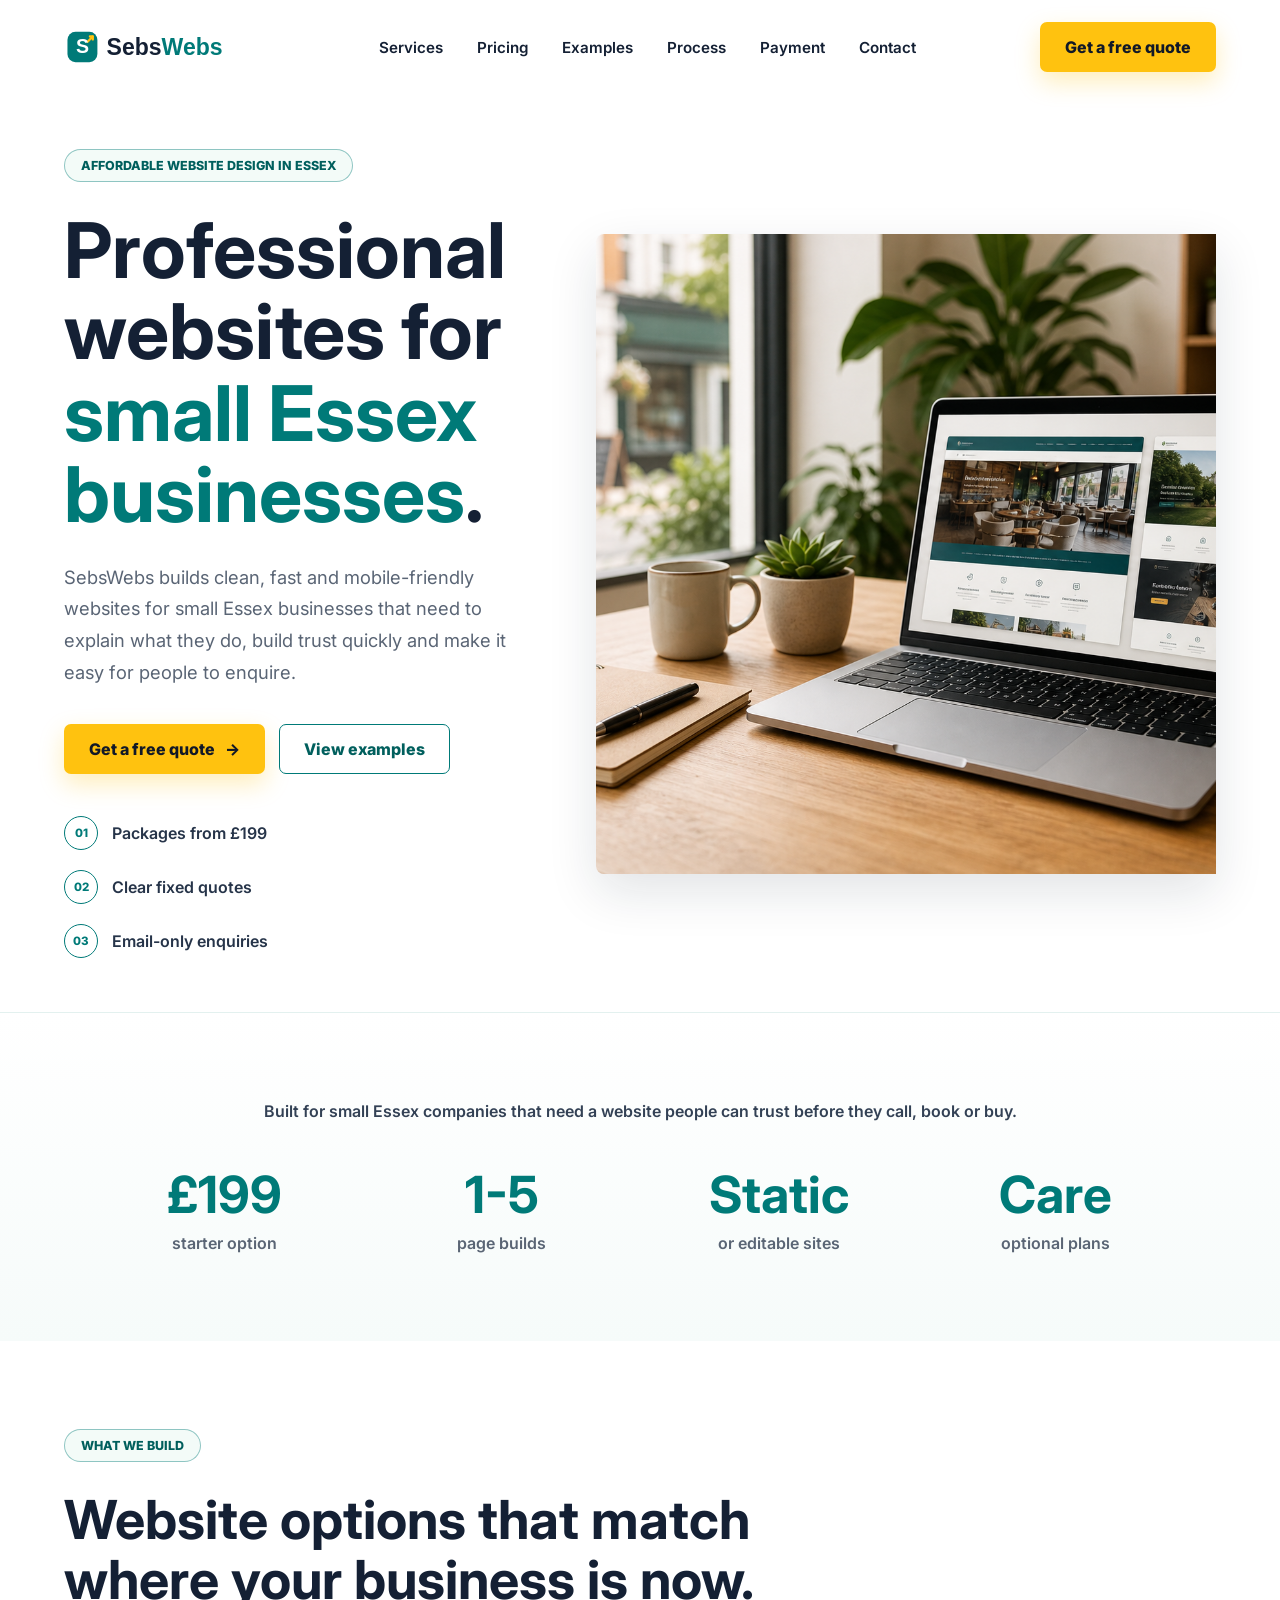
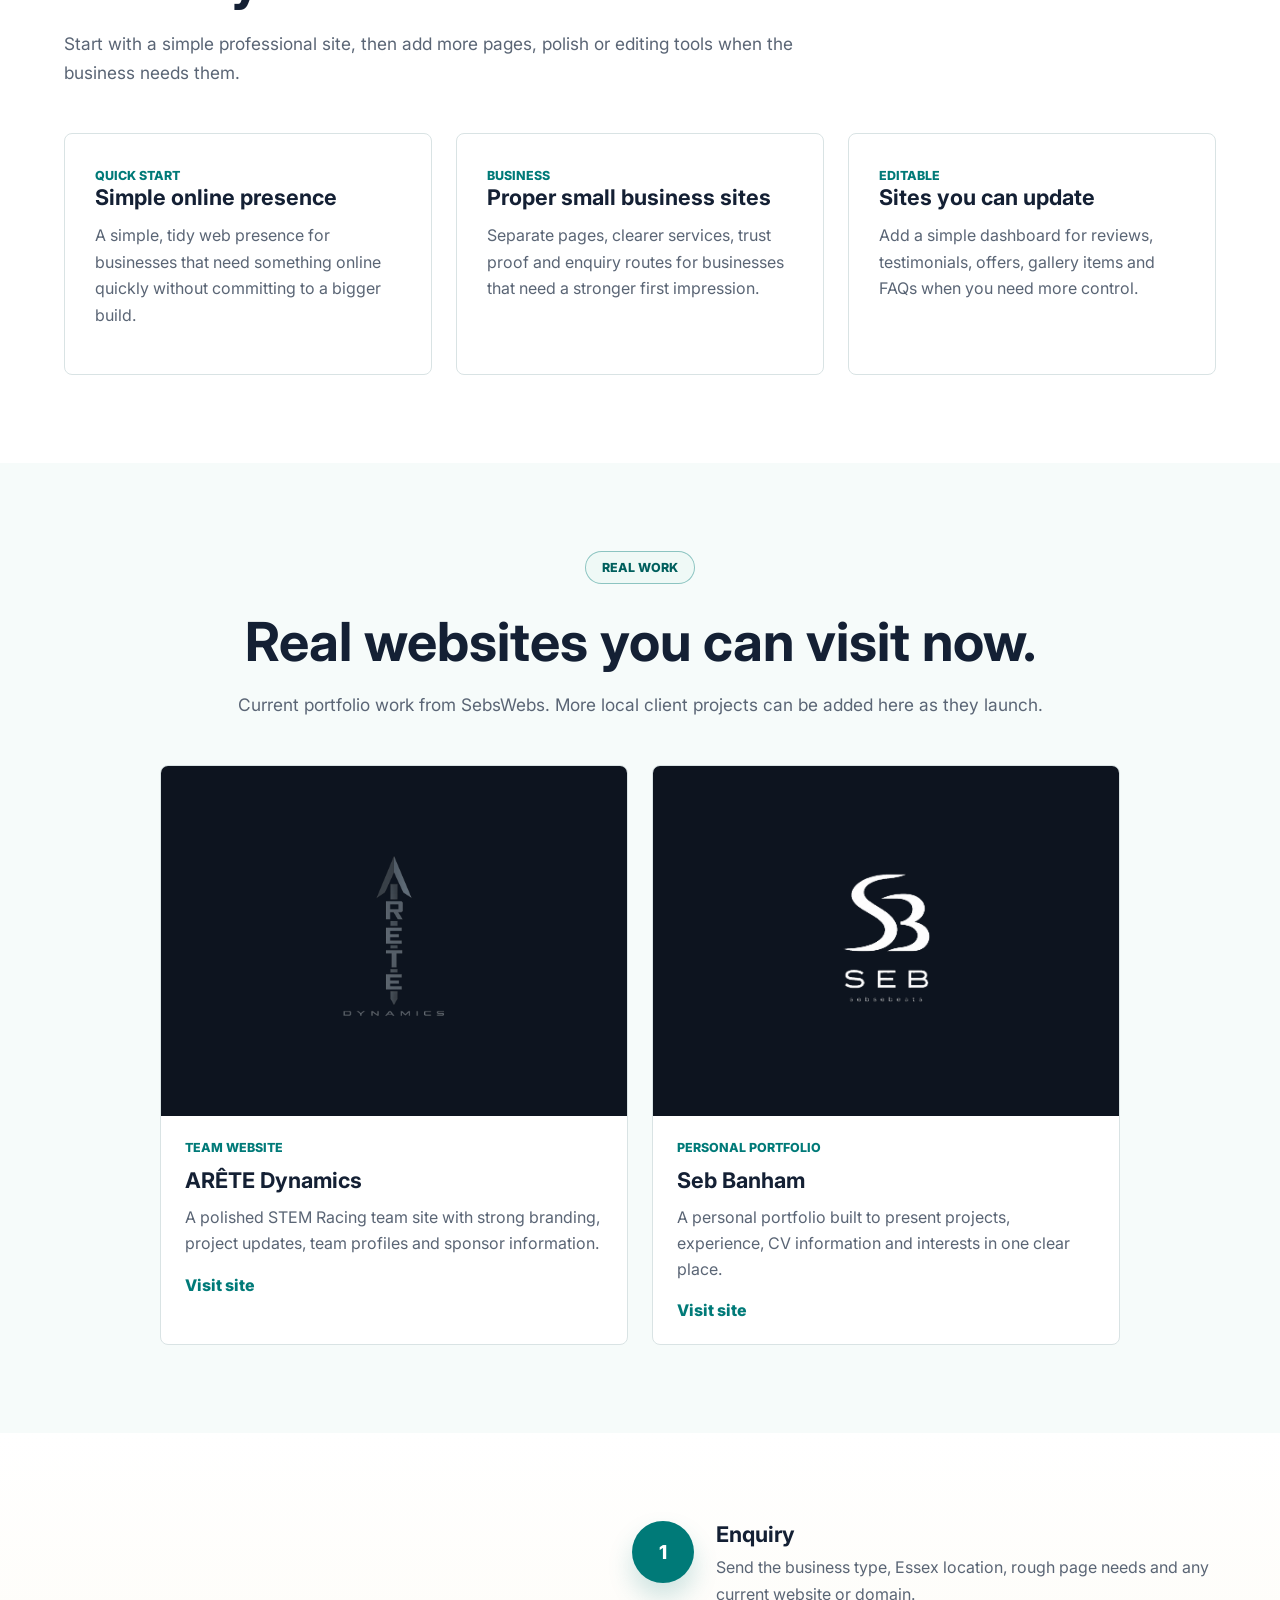
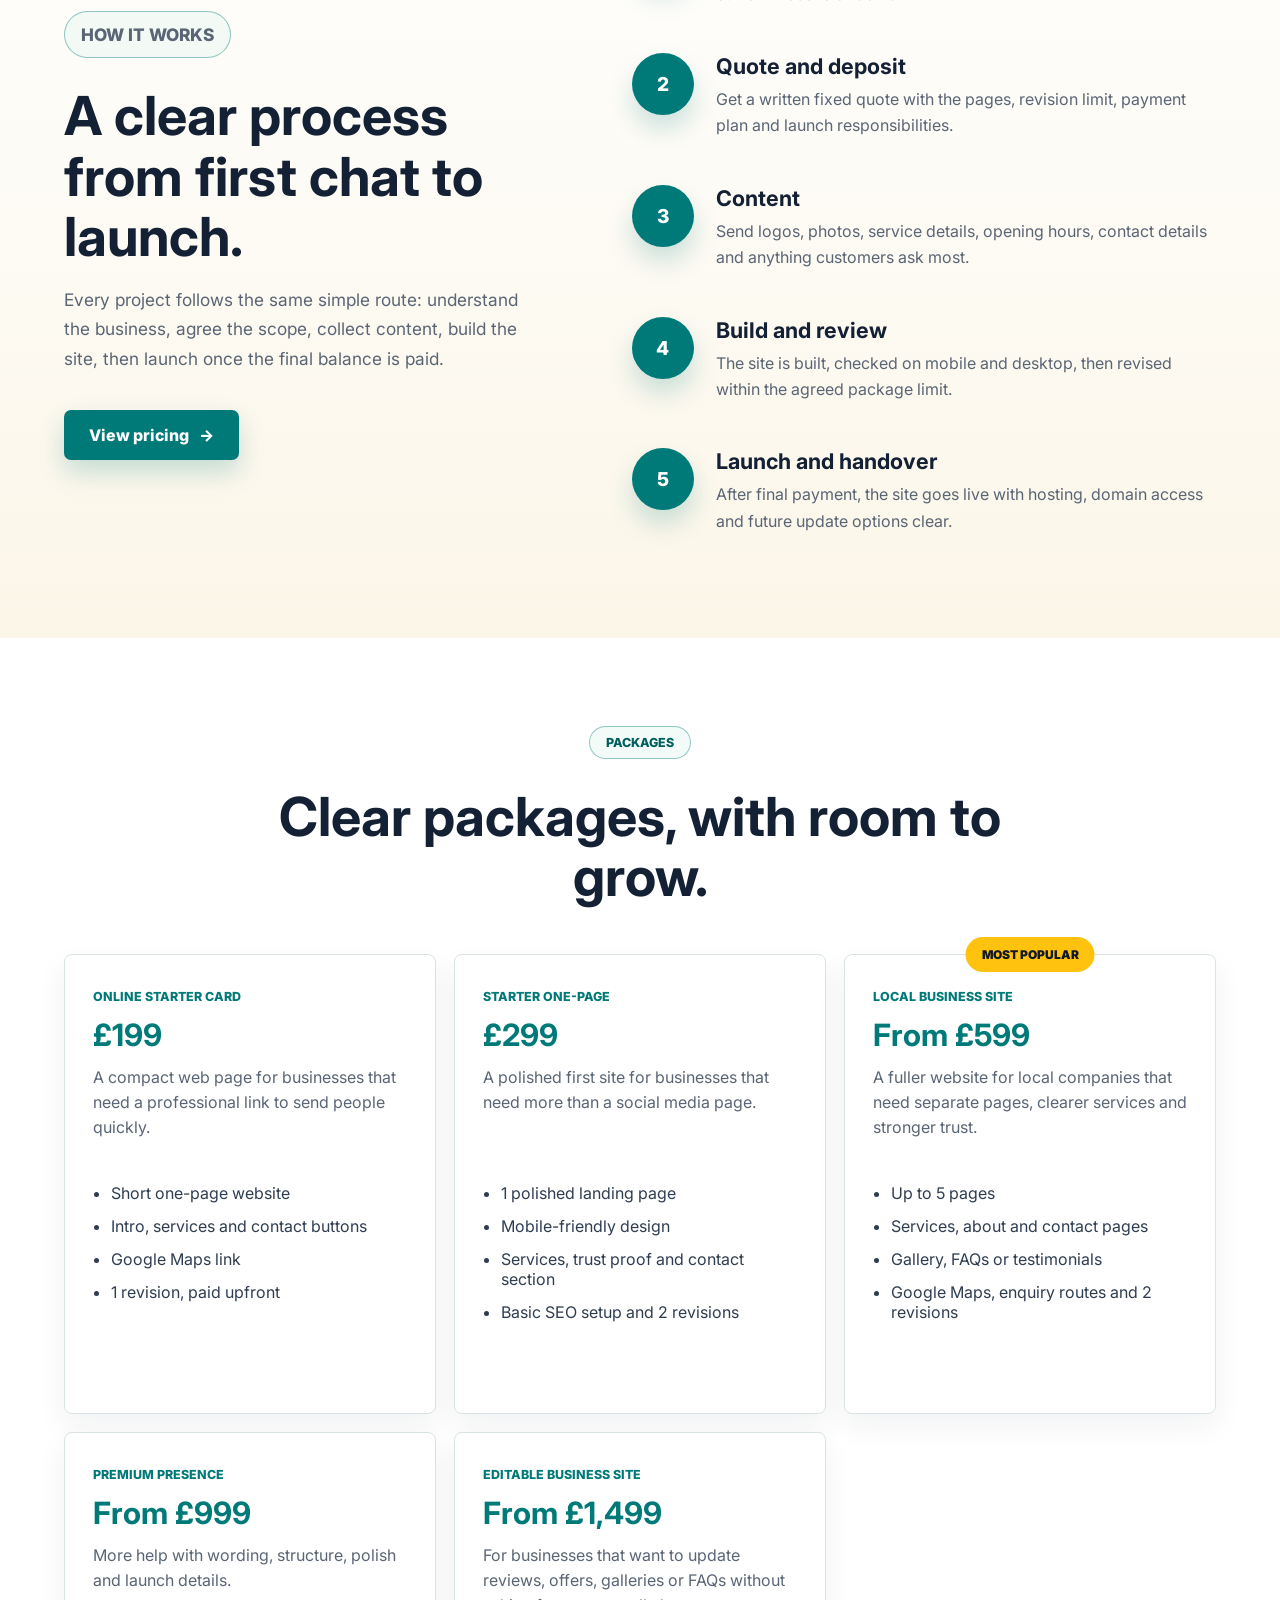
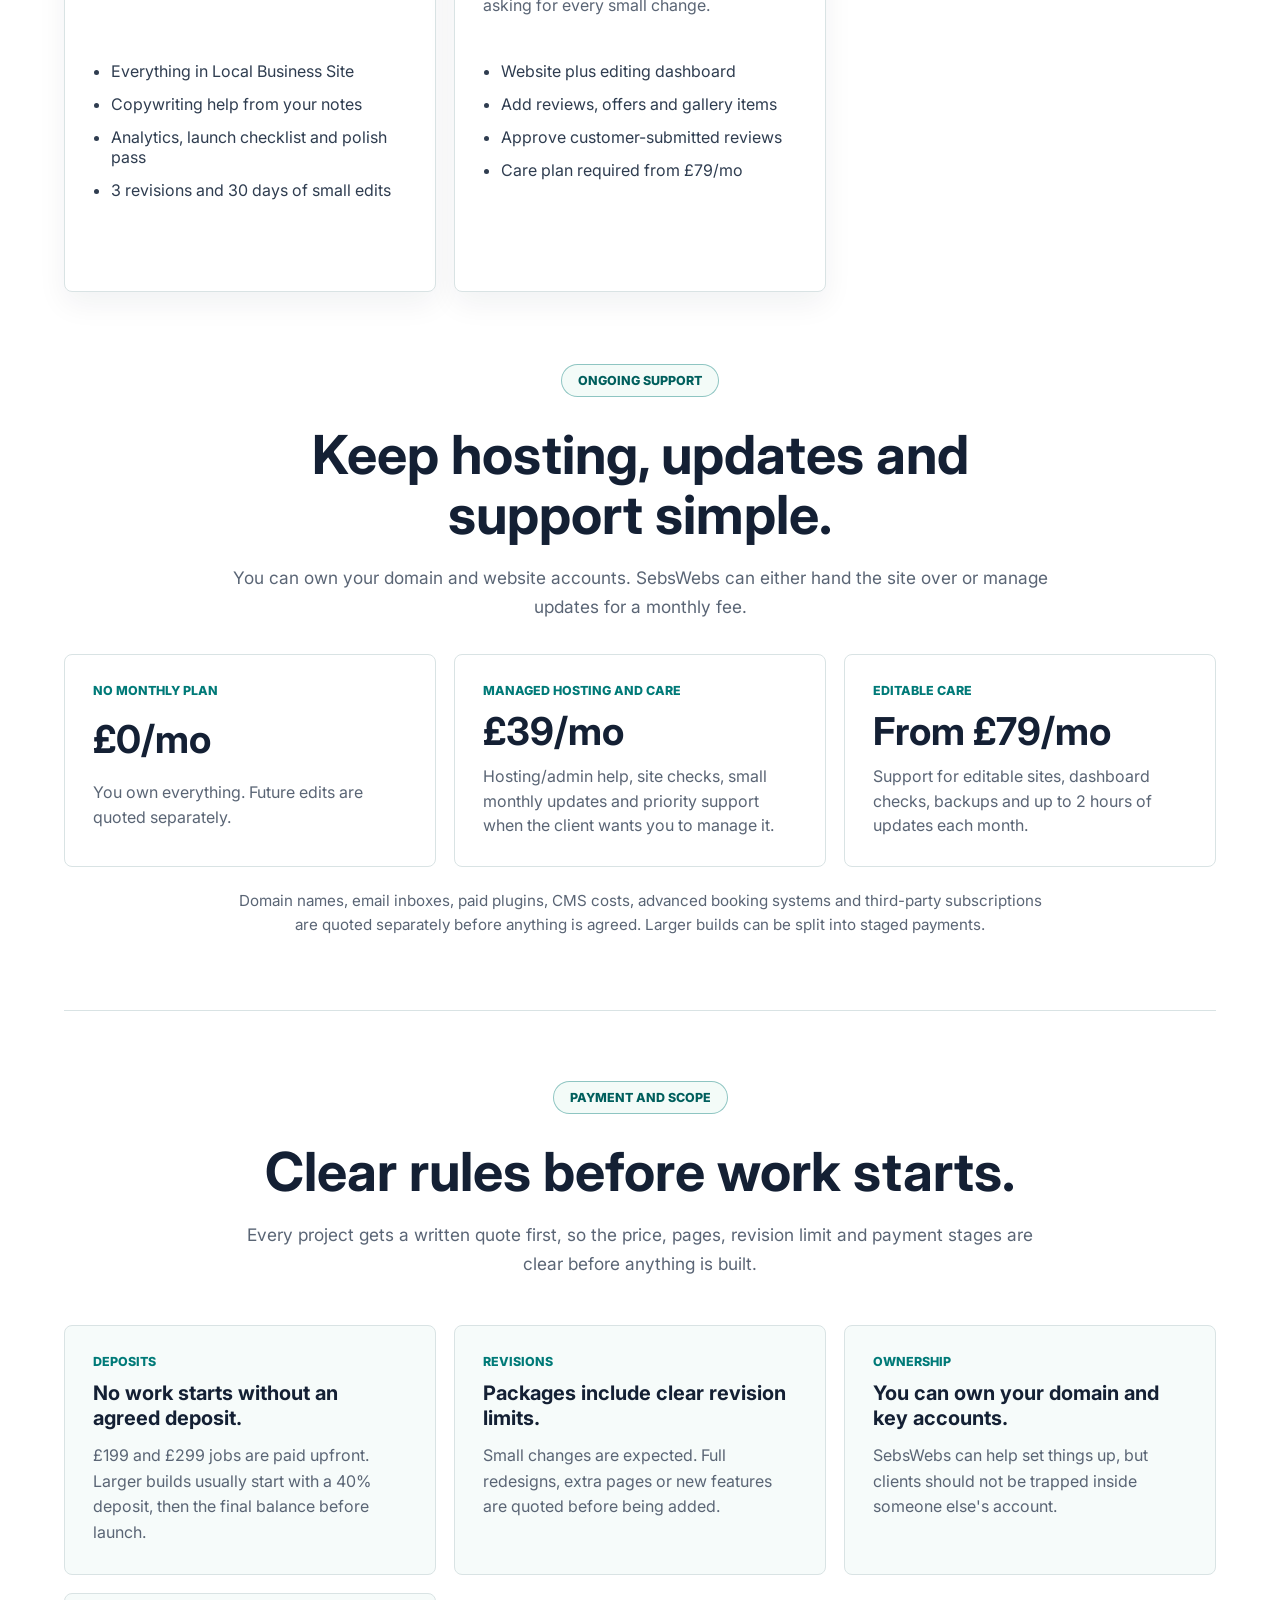
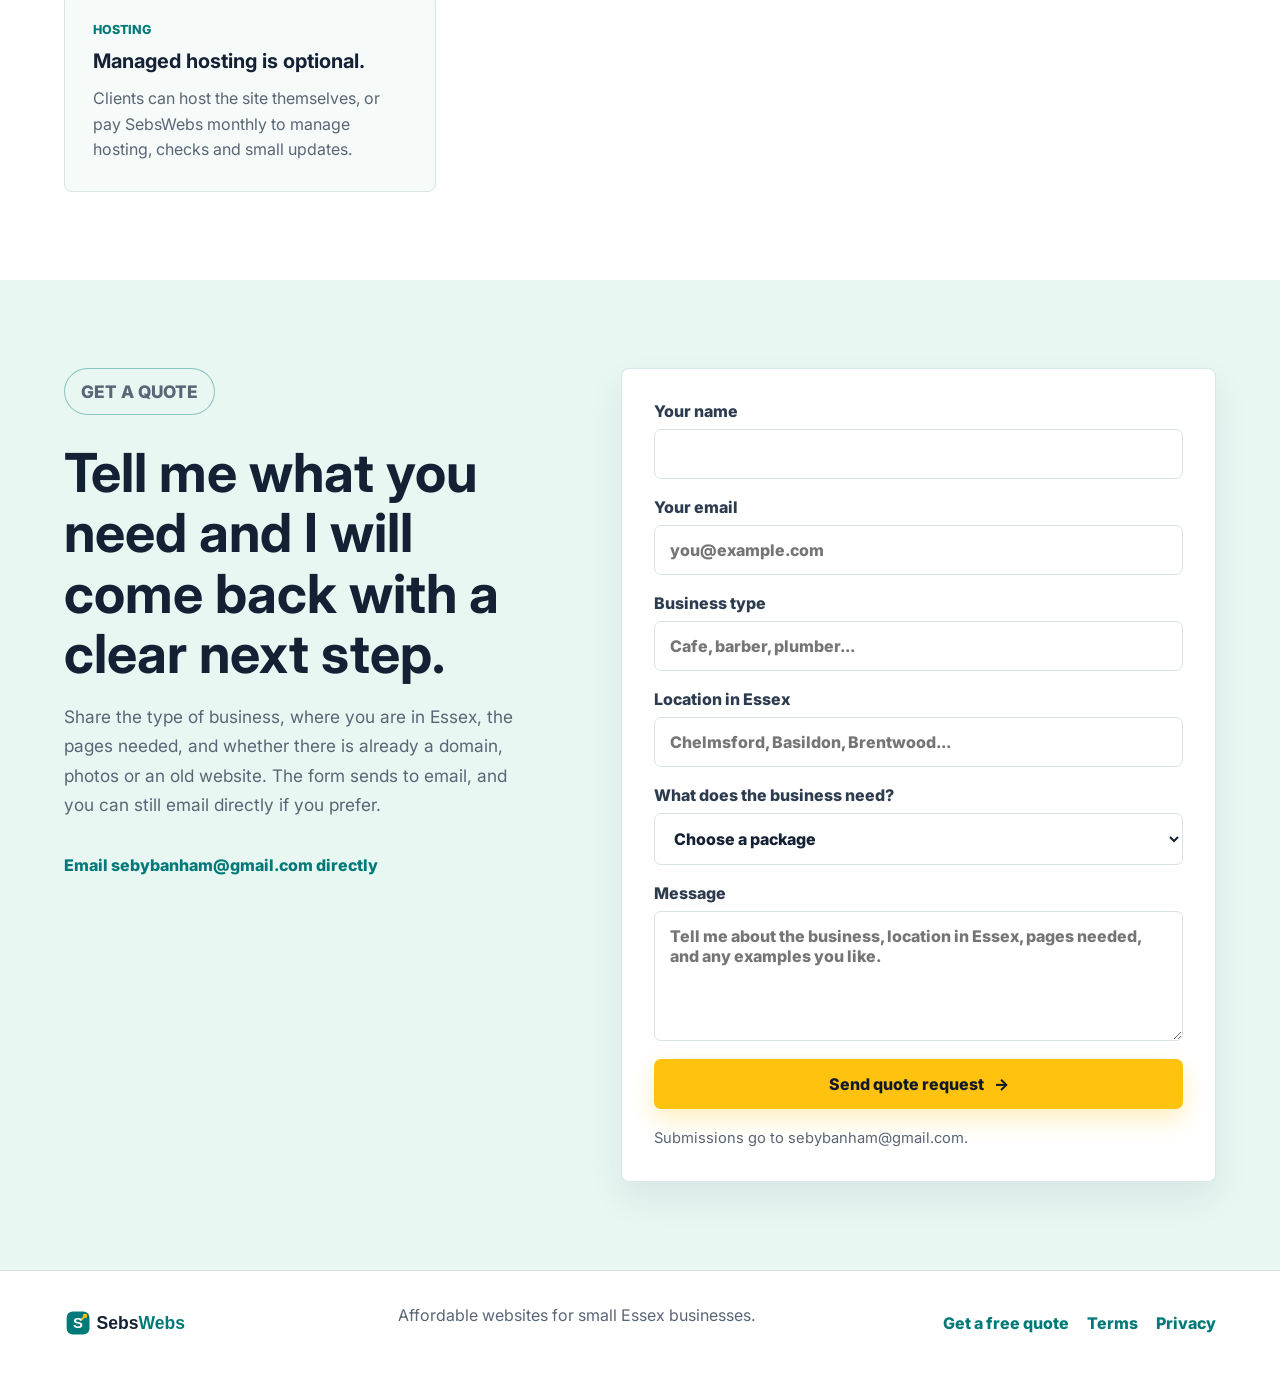
==== index.html @ 16cc8976 "Improve favicon, form confirmation and SEO" ====
<!DOCTYPE html>
<html lang="en">
<head>
  <meta charset="UTF-8">
  <meta name="viewport" content="width=device-width, initial-scale=1.0">
  <title>SebsWebs | Affordable Website Design in Essex</title>
  <meta name="description" content="SebsWebs builds affordable, professional website design for small businesses in Essex, from simple starter pages to editable business sites and ongoing care.">
  <link rel="canonical" href="https://sebswebs.co.uk/">
  <meta name="theme-color" content="#007a78">
  <meta property="og:type" content="website">
  <meta property="og:site_name" content="SebsWebs">
  <meta property="og:title" content="SebsWebs | Affordable Website Design in Essex">
  <meta property="og:description" content="Affordable, professional website design for small Essex businesses, from simple starter pages to editable business sites and ongoing care.">
  <meta property="og:url" content="https://sebswebs.co.uk/">
  <meta property="og:image" content="https://sebswebs.co.uk/assets/hero-workspace.png">
  <meta name="twitter:card" content="summary_large_image">
  <meta name="twitter:title" content="SebsWebs | Affordable Website Design in Essex">
  <meta name="twitter:description" content="Affordable websites for small Essex businesses that need trust, enquiries and a cleaner online presence.">
  <meta name="twitter:image" content="https://sebswebs.co.uk/assets/hero-workspace.png">
  <link rel="preconnect" href="https://fonts.googleapis.com">
  <link rel="preconnect" href="https://fonts.gstatic.com" crossorigin>
  <link href="https://fonts.googleapis.com/css2?family=Inter:wght@400;500;600;700;800&display=swap" rel="stylesheet">
  <link rel="icon" href="/favicon.ico" sizes="any">
  <link rel="icon" href="/assets/favicon.svg" type="image/svg+xml">
  <link rel="stylesheet" href="styles.css">
  <script type="application/ld+json">
    {
      "@context": "https://schema.org",
      "@graph": [
        {
          "@type": "ProfessionalService",
          "@id": "https://sebswebs.co.uk/#business",
          "name": "SebsWebs",
          "url": "https://sebswebs.co.uk/",
          "logo": "https://sebswebs.co.uk/assets/logo.svg",
          "image": "https://sebswebs.co.uk/assets/hero-workspace.png",
          "email": "sebybanham@gmail.com",
          "founder": {
            "@type": "Person",
            "name": "Seb Banham"
          },
          "areaServed": [
            {
              "@type": "AdministrativeArea",
              "name": "Essex"
            },
            {
              "@type": "City",
              "name": "Chelmsford"
            },
            {
              "@type": "City",
              "name": "Maldon"
            },
            {
              "@type": "City",
              "name": "Billericay"
            }
          ],
          "serviceType": [
            "Small business website design",
            "Affordable local business websites",
            "Website care and updates"
          ],
          "priceRange": "Starter websites from 149 GBP"
        },
        {
          "@type": "WebSite",
          "@id": "https://sebswebs.co.uk/#website",
          "name": "SebsWebs",
          "url": "https://sebswebs.co.uk/",
          "publisher": {
            "@id": "https://sebswebs.co.uk/#business"
          }
        }
      ]
    }
  </script>
</head>
<body>
  <header class="site-header" data-header>
    <a class="brand" href="#home" aria-label="SebsWebs home">
      <img src="assets/logo.svg" alt="SebsWebs">
    </a>

    <button class="menu-toggle" type="button" aria-label="Open menu" aria-expanded="false" aria-controls="site-nav">
      <span></span>
      <span></span>
      <span></span>
    </button>

    <nav class="site-nav" id="site-nav" aria-label="Main navigation">
      <a href="#services">Services</a>
      <a href="#pricing">Pricing</a>
      <a href="#examples">Examples</a>
      <a href="#process">Process</a>
      <a href="#payment">Payment</a>
      <a href="#contact">Contact</a>
    </nav>

    <a class="header-cta" href="#contact">Get a free quote</a>
  </header>

  <main id="home">
    <section class="hero section-pad">
      <div class="hero-copy">
        <p class="eyebrow">Affordable website design in Essex</p>
        <h1>Professional websites for <span>small Essex businesses</span>.</h1>
        <p class="hero-text">SebsWebs builds clean, fast and mobile-friendly websites for small Essex businesses that need to explain what they do, build trust quickly and make it easy for people to enquire.</p>
        <div class="hero-actions">
          <a class="button primary" href="#contact">Get a free quote <span aria-hidden="true">-></span></a>
          <a class="button secondary" href="#examples">View examples</a>
        </div>
        <ul class="trust-list" aria-label="SebsWebs benefits">
          <li><span aria-hidden="true">01</span>Packages from &pound;199</li>
          <li><span aria-hidden="true">02</span>Clear fixed quotes</li>
          <li><span aria-hidden="true">03</span>Email-only enquiries</li>
        </ul>
      </div>

      <div class="hero-media" aria-label="SebsWebs website examples">
        <img src="assets/hero-workspace.png" alt="Laptop on a desk showing local business website designs">
      </div>
    </section>

    <section class="proof section-pad" aria-label="Trust signals">
      <p>Built for small Essex companies that need a website people can trust before they call, book or buy.</p>
      <div class="proof-grid">
        <div>
          <strong>&pound;199</strong>
          <span>starter option</span>
        </div>
        <div>
          <strong>1-5</strong>
          <span>page builds</span>
        </div>
        <div>
          <strong>Static</strong>
          <span>or editable sites</span>
        </div>
        <div>
          <strong>Care</strong>
          <span>optional plans</span>
        </div>
      </div>
    </section>

    <section class="services section-pad" id="services">
      <div class="section-heading">
        <p class="eyebrow">What we build</p>
        <h2>Website options that match where your business is now.</h2>
        <p>Start with a simple professional site, then add more pages, polish or editing tools when the business needs them.</p>
      </div>

      <div class="service-grid">
        <article class="service-item">
          <span>Quick start</span>
          <h3>Simple online presence</h3>
          <p>A simple, tidy web presence for businesses that need something online quickly without committing to a bigger build.</p>
        </article>
        <article class="service-item">
          <span>Business</span>
          <h3>Proper small business sites</h3>
          <p>Separate pages, clearer services, trust proof and enquiry routes for businesses that need a stronger first impression.</p>
        </article>
        <article class="service-item">
          <span>Editable</span>
          <h3>Sites you can update</h3>
          <p>Add a simple dashboard for reviews, testimonials, offers, gallery items and FAQs when you need more control.</p>
        </article>
      </div>
    </section>

    <section class="examples section-pad" id="examples">
      <div class="section-heading compact">
          <p class="eyebrow">Real work</p>
          <h2>Real websites you can visit now.</h2>
          <p>Current portfolio work from SebsWebs. More local client projects can be added here as they launch.</p>
        </div>

      <div class="example-grid real-work-grid">
        <article class="example-item portfolio-item">
          <img src="assets/portfolio-arete.png" alt="ARÊTE Dynamics website branding preview">
          <div>
            <p>Team website</p>
            <h3>ARÊTE Dynamics</h3>
            <span>A polished STEM Racing team site with strong branding, project updates, team profiles and sponsor information.</span>
            <a class="text-link" href="https://aretedynamics.co.uk" target="_blank" rel="noopener">Visit site</a>
          </div>
        </article>
        <article class="example-item portfolio-item">
          <img src="assets/portfolio-sebbanham.png" alt="Seb Banham portfolio website branding preview">
          <div>
            <p>Personal portfolio</p>
            <h3>Seb Banham</h3>
            <span>A personal portfolio built to present projects, experience, CV information and interests in one clear place.</span>
            <a class="text-link" href="http://sebbanham.co.uk" target="_blank" rel="noopener">Visit site</a>
          </div>
        </article>
      </div>
    </section>

    <section class="process-pricing section-pad" id="process">
      <div class="process-copy">
        <p class="eyebrow">How it works</p>
        <h2>A clear process from first chat to launch.</h2>
        <p>Every project follows the same simple route: understand the business, agree the scope, collect content, build the site, then launch once the final balance is paid.</p>
        <a class="button primary dark" href="#pricing">View pricing <span aria-hidden="true">-></span></a>
      </div>

      <ol class="process-list">
        <li>
          <span>1</span>
          <div>
            <h3>Enquiry</h3>
            <p>Send the business type, Essex location, rough page needs and any current website or domain.</p>
          </div>
        </li>
        <li>
          <span>2</span>
          <div>
            <h3>Quote and deposit</h3>
            <p>Get a written fixed quote with the pages, revision limit, payment plan and launch responsibilities.</p>
          </div>
        </li>
        <li>
          <span>3</span>
          <div>
            <h3>Content</h3>
            <p>Send logos, photos, service details, opening hours, contact details and anything customers ask most.</p>
          </div>
        </li>
        <li>
          <span>4</span>
          <div>
            <h3>Build and review</h3>
            <p>The site is built, checked on mobile and desktop, then revised within the agreed package limit.</p>
          </div>
        </li>
        <li>
          <span>5</span>
          <div>
            <h3>Launch and handover</h3>
            <p>After final payment, the site goes live with hosting, domain access and future update options clear.</p>
          </div>
        </li>
      </ol>
    </section>

    <section class="pricing section-pad" id="pricing">
      <div class="section-heading compact">
        <p class="eyebrow">Packages</p>
        <h2>Clear packages, with room to grow.</h2>
      </div>

      <div class="pricing-panel package-grid">
        <article class="price-column">
          <p>Online Starter Card</p>
          <h3>&pound;199</h3>
          <span>A compact web page for businesses that need a professional link to send people quickly.</span>
          <ul>
            <li>Short one-page website</li>
            <li>Intro, services and contact buttons</li>
            <li>Google Maps link</li>
            <li>1 revision, paid upfront</li>
          </ul>
        </article>
        <article class="price-column">
          <p>Starter One-Page</p>
          <h3>&pound;299</h3>
          <span>A polished first site for businesses that need more than a social media page.</span>
          <ul>
            <li>1 polished landing page</li>
            <li>Mobile-friendly design</li>
            <li>Services, trust proof and contact section</li>
            <li>Basic SEO setup and 2 revisions</li>
          </ul>
        </article>
        <article class="price-column featured">
          <div class="badge">Most popular</div>
          <p>Local Business Site</p>
          <h3>From &pound;599</h3>
          <span>A fuller website for local companies that need separate pages, clearer services and stronger trust.</span>
          <ul>
            <li>Up to 5 pages</li>
            <li>Services, about and contact pages</li>
            <li>Gallery, FAQs or testimonials</li>
            <li>Google Maps, enquiry routes and 2 revisions</li>
          </ul>
        </article>
        <article class="price-column">
          <p>Premium Presence</p>
          <h3>From &pound;999</h3>
          <span>More help with wording, structure, polish and launch details.</span>
          <ul>
            <li>Everything in Local Business Site</li>
            <li>Copywriting help from your notes</li>
            <li>Analytics, launch checklist and polish pass</li>
            <li>3 revisions and 30 days of small edits</li>
          </ul>
        </article>
        <article class="price-column">
          <p>Editable Business Site</p>
          <h3>From &pound;1,499</h3>
          <span>For businesses that want to update reviews, offers, galleries or FAQs without asking for every small change.</span>
          <ul>
            <li>Website plus editing dashboard</li>
            <li>Add reviews, offers and gallery items</li>
            <li>Approve customer-submitted reviews</li>
            <li>Care plan required from &pound;79/mo</li>
          </ul>
        </article>
      </div>

      <div class="care-options" aria-label="Ongoing care options">
        <div class="section-heading compact">
          <p class="eyebrow">Ongoing support</p>
          <h2>Keep hosting, updates and support simple.</h2>
          <p>You can own your domain and website accounts. SebsWebs can either hand the site over or manage updates for a monthly fee.</p>
        </div>

        <div class="care-grid">
          <article class="care-item">
            <p>No monthly plan</p>
            <h3>&pound;0/mo</h3>
            <span>You own everything. Future edits are quoted separately.</span>
          </article>
          <article class="care-item">
            <p>Managed Hosting and Care</p>
            <h3>&pound;39/mo</h3>
            <span>Hosting/admin help, site checks, small monthly updates and priority support when the client wants you to manage it.</span>
          </article>
          <article class="care-item">
            <p>Editable Care</p>
            <h3>From &pound;79/mo</h3>
            <span>Support for editable sites, dashboard checks, backups and up to 2 hours of updates each month.</span>
          </article>
        </div>
      </div>

      <p class="pricing-note">Domain names, email inboxes, paid plugins, CMS costs, advanced booking systems and third-party subscriptions are quoted separately before anything is agreed. Larger builds can be split into staged payments.</p>

      <div class="payment-scope" id="payment" aria-label="Payment and project scope">
        <div class="section-heading compact">
          <p class="eyebrow">Payment and scope</p>
          <h2>Clear rules before work starts.</h2>
          <p>Every project gets a written quote first, so the price, pages, revision limit and payment stages are clear before anything is built.</p>
        </div>

        <div class="scope-grid">
          <article class="scope-item">
            <p>Deposits</p>
            <h3>No work starts without an agreed deposit.</h3>
            <span>&pound;199 and &pound;299 jobs are paid upfront. Larger builds usually start with a 40% deposit, then the final balance before launch.</span>
          </article>
          <article class="scope-item">
            <p>Revisions</p>
            <h3>Packages include clear revision limits.</h3>
            <span>Small changes are expected. Full redesigns, extra pages or new features are quoted before being added.</span>
          </article>
          <article class="scope-item">
            <p>Ownership</p>
            <h3>You can own your domain and key accounts.</h3>
            <span>SebsWebs can help set things up, but clients should not be trapped inside someone else's account.</span>
          </article>
          <article class="scope-item">
            <p>Hosting</p>
            <h3>Managed hosting is optional.</h3>
            <span>Clients can host the site themselves, or pay SebsWebs monthly to manage hosting, checks and small updates.</span>
          </article>
        </div>
      </div>
    </section>

    <section class="contact section-pad" id="contact">
      <div class="contact-copy">
        <p class="eyebrow">Get a quote</p>
        <h2>Tell me what you need and I will come back with a clear next step.</h2>
        <p>Share the type of business, where you are in Essex, the pages needed, and whether there is already a domain, photos or an old website. The form sends to email, and you can still email directly if you prefer.</p>
        <a class="text-link direct-email" href="mailto:sebybanham@gmail.com?subject=SebsWebs%20quote%20request">Email sebybanham@gmail.com directly</a>
      </div>

      <form class="quote-form" action="https://formsubmit.co/sebybanham@gmail.com" method="POST" data-quote-form data-form-endpoint="https://formsubmit.co/ajax/sebybanham@gmail.com">
        <input type="hidden" name="_subject" value="New SebsWebs quote request">
        <input type="hidden" name="_template" value="table">
        <input type="hidden" name="_captcha" value="false">
        <input type="hidden" name="_next" value="https://sebswebs.co.uk/thanks.html">
        <input type="text" name="_honey" class="hidden-field" tabindex="-1" autocomplete="off">
        <label>
          Your name
          <input name="name" type="text" autocomplete="name" required>
        </label>
        <label>
          Your email
          <input name="email" type="email" autocomplete="email" placeholder="you@example.com" required>
        </label>
        <label>
          Business type
          <input name="business" type="text" placeholder="Cafe, barber, plumber..." required>
        </label>
        <label>
          Location in Essex
          <input name="location" type="text" placeholder="Chelmsford, Basildon, Brentwood..." required>
        </label>
        <label>
          What does the business need?
          <select name="package" required>
            <option value="">Choose a package</option>
            <option>Online Starter Card</option>
            <option>Starter One-Page</option>
            <option>Local Business Site</option>
            <option>Premium Presence</option>
            <option>Editable Business Site</option>
            <option>Managed Care</option>
            <option>Not sure yet</option>
          </select>
        </label>
        <label>
          Message
          <textarea name="message" rows="5" placeholder="Tell me about the business, location in Essex, pages needed, and any examples you like."></textarea>
        </label>
        <button class="button primary" type="submit" data-submit-button>Send quote request <span aria-hidden="true">-></span></button>
        <p class="form-note" data-form-note>Submissions go to sebybanham@gmail.com.</p>
      </form>

      <div class="form-dialog" data-form-dialog hidden>
        <div class="form-dialog-backdrop" data-form-dialog-close></div>
        <div class="form-dialog-panel" role="alertdialog" aria-modal="true" aria-labelledby="form-dialog-title" aria-describedby="form-dialog-message">
          <span class="form-dialog-icon" data-form-dialog-icon aria-hidden="true">OK</span>
          <h3 id="form-dialog-title" data-form-dialog-title>Quote request sent</h3>
          <p id="form-dialog-message" data-form-dialog-message>Thanks - your request has been sent. I will reply by email as soon as possible.</p>
          <button class="button primary" type="button" data-form-dialog-close>Back to website</button>
        </div>
      </div>
    </section>
  </main>

  <footer class="site-footer">
    <a class="brand" href="#home">
      <img src="assets/logo.svg" alt="SebsWebs">
    </a>
    <p>Affordable websites for small Essex businesses.</p>
    <div class="footer-links">
      <a href="#contact">Get a free quote</a>
      <a href="terms.html">Terms</a>
      <a href="privacy.html">Privacy</a>
    </div>
  </footer>

  <script src="script.js"></script>
</body>
</html>
---- styles.css ----
:root {
  --ink: #142034;
  --muted: #5a6575;
  --teal: #007a78;
  --teal-dark: #005f5d;
  --mint: #e9f7f3;
  --yellow: #ffc20f;
  --yellow-dark: #e3a900;
  --coral: #f2765c;
  --line: #d9e3e4;
  --surface: #ffffff;
  --soft: #f6fbfa;
  --shadow: 0 18px 50px rgba(20, 32, 52, 0.12);
  --radius: 8px;
}

* {
  box-sizing: border-box;
}

html {
  scroll-behavior: smooth;
}

body {
  margin: 0;
  font-family: Inter, Arial, sans-serif;
  color: var(--ink);
  background: var(--surface);
  overflow-x: hidden;
}

body.dialog-open {
  overflow: hidden;
}

img {
  display: block;
  max-width: 100%;
}

a {
  color: inherit;
  text-decoration: none;
}

button,
input,
select,
textarea {
  font: inherit;
}

.section-pad {
  padding: 88px clamp(20px, 5vw, 72px);
}

.site-header {
  position: sticky;
  top: 0;
  z-index: 20;
  display: grid;
  grid-template-columns: auto 1fr auto;
  align-items: center;
  gap: 32px;
  padding: 22px clamp(20px, 5vw, 72px);
  background: rgba(255, 255, 255, 0.92);
  backdrop-filter: blur(16px);
  border-bottom: 1px solid transparent;
  transition: border-color 180ms ease, box-shadow 180ms ease;
}

.site-header.is-scrolled {
  border-bottom-color: rgba(0, 122, 120, 0.12);
  box-shadow: 0 8px 30px rgba(20, 32, 52, 0.06);
}

.brand {
  display: inline-flex;
  align-items: center;
  line-height: 0;
}

.brand img {
  width: clamp(150px, 16vw, 190px);
  height: auto;
}

.site-nav {
  justify-self: center;
  display: flex;
  align-items: center;
  gap: 34px;
  font-size: 0.95rem;
  font-weight: 600;
}

.site-nav a,
.site-footer a {
  transition: color 160ms ease;
}

.site-nav a:hover,
.site-footer a:hover {
  color: var(--teal);
}

.header-cta,
.button {
  display: inline-flex;
  align-items: center;
  justify-content: center;
  gap: 10px;
  min-height: 50px;
  padding: 0 24px;
  border-radius: 7px;
  font-weight: 800;
  border: 1px solid transparent;
  cursor: pointer;
  transition: transform 160ms ease, box-shadow 160ms ease, background 160ms ease;
}

.header-cta,
.button.primary {
  background: var(--yellow);
  color: #111827;
  box-shadow: 0 10px 24px rgba(255, 194, 15, 0.28);
}

.button.primary.dark {
  background: var(--teal);
  color: #fff;
  box-shadow: 0 12px 26px rgba(0, 122, 120, 0.22);
}

.button.secondary {
  color: var(--teal-dark);
  background: #fff;
  border-color: var(--teal);
}

.header-cta:hover,
.button:hover {
  transform: translateY(-2px);
}

.menu-toggle {
  display: none;
  width: 44px;
  height: 44px;
  padding: 0;
  border: 1px solid var(--line);
  border-radius: 7px;
  background: #fff;
}

.menu-toggle span {
  display: block;
  width: 20px;
  height: 2px;
  margin: 4px auto;
  background: var(--ink);
}

.hero {
  min-height: calc(100vh - 88px);
  display: grid;
  grid-template-columns: minmax(0, 0.86fr) minmax(420px, 1.14fr);
  gap: clamp(36px, 5vw, 78px);
  align-items: center;
  padding-top: 54px;
  padding-bottom: 54px;
  overflow: hidden;
}

.hero-copy {
  max-width: 590px;
}

.eyebrow {
  display: inline-flex;
  width: fit-content;
  margin: 0 0 28px;
  padding: 8px 16px;
  border: 1px solid rgba(0, 122, 120, 0.42);
  border-radius: 999px;
  color: var(--teal-dark);
  background: rgba(233, 247, 243, 0.55);
  font-size: 0.78rem;
  font-weight: 800;
  text-transform: uppercase;
}

h1,
h2,
h3,
p {
  margin-top: 0;
}

h1 {
  margin-bottom: 26px;
  font-size: clamp(3.1rem, 6vw, 5.7rem);
  line-height: 1.06;
  letter-spacing: 0;
}

h1::first-letter {
  letter-spacing: 0;
}

h1 span {
  color: var(--teal);
}

.hero h1 {
  max-width: 12ch;
}

.hero h1::selection,
.brand::selection {
  background: var(--yellow);
}

.hero-text {
  max-width: 540px;
  color: var(--muted);
  font-size: 1.15rem;
  line-height: 1.72;
}

.hero-actions {
  display: flex;
  flex-wrap: wrap;
  gap: 14px;
  margin: 36px 0 42px;
}

.trust-list {
  display: grid;
  gap: 20px;
  padding: 0;
  margin: 0;
  list-style: none;
  color: #263449;
}

.trust-list li {
  display: flex;
  align-items: center;
  gap: 14px;
  font-weight: 600;
}

.trust-list span {
  display: inline-grid;
  place-items: center;
  width: 34px;
  height: 34px;
  border-radius: 50%;
  border: 1px solid var(--teal);
  color: var(--teal);
  font-size: 0.72rem;
  font-weight: 800;
}

.hero-media {
  position: relative;
  min-height: 640px;
}

.hero-media img {
  width: min(820px, 58vw);
  min-height: 640px;
  object-fit: cover;
  border-radius: 8px 0 0 8px;
  box-shadow: var(--shadow);
}

.proof {
  background: linear-gradient(180deg, #ffffff 0%, var(--soft) 100%);
  text-align: center;
  border-top: 1px solid rgba(0, 122, 120, 0.08);
}

.proof > p {
  margin-bottom: 42px;
  color: #334155;
  font-weight: 600;
}

.proof-grid {
  display: grid;
  grid-template-columns: repeat(4, 1fr);
  gap: 28px;
  max-width: 1080px;
  margin: 0 auto;
}

.proof-grid div {
  display: grid;
  gap: 8px;
}

.proof-grid strong {
  color: var(--teal);
  font-size: clamp(2rem, 4vw, 3.2rem);
}

.proof-grid span {
  color: var(--muted);
  font-weight: 600;
}

.section-heading {
  max-width: 760px;
  margin-bottom: 46px;
}

.section-heading.compact {
  max-width: 830px;
  margin-left: auto;
  margin-right: auto;
  text-align: center;
}

h2 {
  margin-bottom: 18px;
  font-size: clamp(2.35rem, 4.2vw, 4.2rem);
  line-height: 1.12;
}

.section-heading p:not(.eyebrow),
.process-copy p,
.contact-copy p {
  color: var(--muted);
  font-size: 1.08rem;
  line-height: 1.7;
}

.service-grid,
.example-grid {
  display: grid;
  grid-template-columns: repeat(3, 1fr);
  gap: 24px;
}

.real-work-grid {
  grid-template-columns: repeat(2, minmax(0, 1fr));
  max-width: 960px;
  margin: 0 auto;
}

.service-item,
.example-item {
  border: 1px solid var(--line);
  border-radius: var(--radius);
  background: #fff;
}

.service-item {
  padding: 30px;
}

.service-item span,
.example-item p,
.price-column p {
  color: var(--teal);
  font-weight: 800;
  text-transform: uppercase;
  font-size: 0.78rem;
}

.service-item h3,
.example-item h3 {
  margin-bottom: 12px;
  font-size: 1.35rem;
}

.service-item p {
  color: var(--muted);
  line-height: 1.65;
}

.examples {
  background: var(--soft);
}

.example-item {
  overflow: hidden;
}

.example-item img {
  width: 100%;
  aspect-ratio: 4 / 3;
  object-fit: cover;
}

.example-item div {
  padding: 24px;
}

.portfolio-item img {
  padding: 34px;
  background: #0d141f;
  object-fit: contain;
}

.portfolio-item span {
  display: block;
  color: var(--muted);
  line-height: 1.6;
}

.text-link {
  display: inline-flex;
  width: fit-content;
  margin-top: 18px;
  color: var(--teal);
  font-weight: 800;
}

.text-link:hover {
  color: var(--teal-dark);
}

.process-pricing {
  display: grid;
  grid-template-columns: 0.9fr 1.1fr;
  gap: clamp(34px, 7vw, 96px);
  align-items: center;
  background: linear-gradient(180deg, #ffffff, #fbf6e8);
}

.process-copy {
  max-width: 560px;
}

.process-copy .button {
  margin-top: 20px;
}

.process-list {
  display: grid;
  gap: 30px;
  margin: 0;
  padding: 0;
  list-style: none;
}

.process-list li {
  display: grid;
  grid-template-columns: 62px 1fr;
  gap: 22px;
  align-items: start;
}

.process-list span {
  display: grid;
  place-items: center;
  width: 62px;
  height: 62px;
  border-radius: 50%;
  color: #fff;
  background: var(--teal);
  font-size: 1.2rem;
  font-weight: 800;
  box-shadow: 0 14px 26px rgba(0, 122, 120, 0.2);
}

.process-list h3 {
  margin-bottom: 7px;
  font-size: 1.35rem;
}

.process-list p {
  color: var(--muted);
  line-height: 1.65;
}

.pricing {
  background: #fff;
}

.pricing-panel {
  position: relative;
  display: grid;
  grid-template-columns: repeat(3, 1fr);
  max-width: 1180px;
  margin: 0 auto;
  border: 1px solid var(--line);
  border-radius: var(--radius);
  background: #fff;
  box-shadow: 0 16px 42px rgba(20, 32, 52, 0.08);
}

.package-grid {
  grid-template-columns: repeat(3, minmax(0, 1fr));
  max-width: 1180px;
  gap: 18px;
  border: 0;
  background: transparent;
  box-shadow: none;
}

.price-column {
  position: relative;
  padding: 34px 28px;
  min-height: 460px;
}

.price-column + .price-column {
  border-left: 1px solid var(--line);
}

.package-grid .price-column {
  border: 1px solid var(--line);
  border-radius: var(--radius);
  background: #fff;
  box-shadow: 0 12px 30px rgba(20, 32, 52, 0.06);
}

.package-grid .price-column + .price-column {
  border-left: 1px solid var(--line);
}

.price-column h3 {
  margin-bottom: 12px;
  color: var(--teal);
  font-size: clamp(1.8rem, 2.4vw, 2.65rem);
}

.price-column span {
  display: block;
  min-height: 92px;
  color: var(--muted);
  line-height: 1.55;
}

.price-column ul {
  display: grid;
  gap: 13px;
  margin: 26px 0 0;
  padding-left: 18px;
  color: #2f3d50;
}

.pricing-note {
  max-width: 820px;
  margin: 22px auto 0;
  color: var(--muted);
  font-size: 0.95rem;
  line-height: 1.6;
  text-align: center;
}

.care-options {
  max-width: 1180px;
  margin: 72px auto 0;
}

.care-options .section-heading {
  margin-bottom: 32px;
}

.care-grid {
  display: grid;
  grid-template-columns: repeat(3, minmax(0, 1fr));
  gap: 18px;
}

.care-item {
  display: grid;
  gap: 10px;
  padding: 28px;
  border: 1px solid var(--line);
  border-radius: var(--radius);
  background: #fff;
}

.care-item p {
  margin-bottom: 0;
  color: var(--teal);
  font-size: 0.78rem;
  font-weight: 800;
  text-transform: uppercase;
}

.care-item h3 {
  margin-bottom: 0;
  font-size: clamp(1.8rem, 3vw, 2.5rem);
}

.care-item span {
  color: var(--muted);
  line-height: 1.55;
}

.payment-scope {
  max-width: 1180px;
  margin: 72px auto 0;
  padding-top: 70px;
  border-top: 1px solid var(--line);
}

.scope-grid {
  display: grid;
  grid-template-columns: repeat(3, minmax(0, 1fr));
  gap: 18px;
}

.scope-item {
  padding: 28px;
  border: 1px solid var(--line);
  border-radius: var(--radius);
  background: var(--soft);
}

.scope-item p {
  color: var(--teal);
  font-size: 0.78rem;
  font-weight: 800;
  text-transform: uppercase;
}

.scope-item h3 {
  margin-bottom: 12px;
  font-size: 1.25rem;
  line-height: 1.25;
}

.scope-item span {
  color: var(--muted);
  line-height: 1.6;
}

.featured {
  background: linear-gradient(180deg, #fffdf3, #ffffff);
}

.badge {
  position: absolute;
  top: -18px;
  left: 50%;
  transform: translateX(-50%);
  padding: 10px 16px;
  border-radius: 999px;
  background: var(--yellow);
  color: #111827;
  font-size: 0.75rem;
  font-weight: 900;
  text-transform: uppercase;
}

.contact {
  display: grid;
  grid-template-columns: 0.88fr 1.12fr;
  gap: clamp(34px, 7vw, 92px);
  align-items: start;
  background: var(--mint);
}

.contact-copy {
  max-width: 560px;
}

.quote-form {
  display: grid;
  gap: 18px;
  padding: 32px;
  border-radius: var(--radius);
  background: #fff;
  border: 1px solid rgba(0, 122, 120, 0.16);
  box-shadow: 0 16px 34px rgba(20, 32, 52, 0.08);
}

.quote-form label {
  display: grid;
  gap: 8px;
  color: #2d3b4f;
  font-weight: 800;
}

.quote-form input,
.quote-form select,
.quote-form textarea {
  width: 100%;
  border: 1px solid var(--line);
  border-radius: 7px;
  padding: 14px 15px;
  color: var(--ink);
  background: #fff;
  outline: none;
  resize: vertical;
}

.quote-form input:focus,
.quote-form select:focus,
.quote-form textarea:focus {
  border-color: var(--teal);
  box-shadow: 0 0 0 4px rgba(0, 122, 120, 0.12);
}

.quote-form button:disabled {
  cursor: wait;
  opacity: 0.72;
}

.hidden-field {
  display: none;
}

.form-note {
  margin: 0;
  color: var(--muted);
  font-size: 0.92rem;
  line-height: 1.5;
}

.form-note[data-state="success"] {
  color: #146c43;
  font-weight: 700;
}

.form-note[data-state="error"] {
  color: #9b1c1c;
  font-weight: 700;
}

.form-note[data-state="pending"] {
  color: var(--teal);
  font-weight: 700;
}

.form-dialog {
  position: fixed;
  inset: 0;
  z-index: 80;
  display: grid;
  place-items: center;
  padding: 22px;
}

.form-dialog[hidden] {
  display: none;
}

.form-dialog-backdrop {
  position: absolute;
  inset: 0;
  background: rgba(20, 32, 52, 0.56);
}

.form-dialog-panel {
  position: relative;
  z-index: 1;
  width: min(100%, 440px);
  padding: 30px;
  border-radius: var(--radius);
  background: #fff;
  border: 1px solid rgba(0, 122, 120, 0.16);
  box-shadow: 0 24px 70px rgba(20, 32, 52, 0.24);
  text-align: center;
}

.form-dialog-icon {
  display: inline-grid;
  place-items: center;
  width: 52px;
  height: 52px;
  margin-bottom: 18px;
  border-radius: 50%;
  background: var(--teal);
  color: #fff;
  font-size: 0.92rem;
  font-weight: 900;
  letter-spacing: 0.04em;
}

.form-dialog[data-state="error"] .form-dialog-icon {
  background: #9b1c1c;
}

.form-dialog-panel h3 {
  margin: 0 0 10px;
  font-size: 1.35rem;
}

.form-dialog-panel p {
  margin: 0 0 22px;
  color: var(--muted);
  line-height: 1.6;
}

.site-footer {
  display: flex;
  align-items: center;
  justify-content: space-between;
  gap: 24px;
  padding: 34px clamp(20px, 5vw, 72px);
  border-top: 1px solid var(--line);
  color: var(--muted);
}

.site-footer .brand {
  flex: 0 0 auto;
}

.site-footer .brand img {
  width: 145px;
}

.site-footer a:last-child {
  color: var(--teal);
  font-weight: 800;
}

.footer-links {
  display: flex;
  align-items: center;
  gap: 18px;
  flex-wrap: wrap;
}

.footer-links a {
  color: var(--teal);
  font-weight: 800;
}

.legal-main {
  max-width: 980px;
  margin: 0 auto;
}

.legal-hero {
  padding-bottom: 36px;
}

.legal-hero h1 {
  max-width: 850px;
  font-size: clamp(2.8rem, 5vw, 4.8rem);
}

.legal-content {
  padding-top: 36px;
}

.legal-block {
  padding: 28px 0;
  border-top: 1px solid var(--line);
}

.legal-block h2 {
  font-size: clamp(1.65rem, 3vw, 2.35rem);
}

.legal-block p,
.legal-block li {
  color: var(--muted);
  line-height: 1.7;
}

.legal-block ul {
  display: grid;
  gap: 10px;
  padding-left: 22px;
}

@media (max-width: 1020px) {
  .site-header {
    grid-template-columns: auto auto;
    justify-content: space-between;
  }

  .menu-toggle {
    display: block;
    justify-self: end;
    margin-left: auto;
  }

  .site-nav,
  .header-cta {
    display: none;
  }

  .site-header.is-open {
    grid-template-columns: auto auto;
  }

  .site-header.is-open .site-nav {
    grid-column: 1 / -1;
    display: grid;
    justify-self: stretch;
    gap: 0;
    padding: 10px 0;
    border-top: 1px solid var(--line);
  }

  .site-header.is-open .site-nav a {
    padding: 16px 0;
  }

  .hero,
  .process-pricing,
  .contact {
    grid-template-columns: 1fr;
  }

  .hero {
    min-height: auto;
    padding-top: 48px;
    width: 100%;
    max-width: 100vw;
  }

  .hero h1 {
    max-width: 11ch;
  }

  .hero-copy,
  .hero-text,
  .hero-actions {
    width: 100%;
    min-width: 0;
  }

  .hero-media {
    min-height: 420px;
  }

  .hero-media img {
    width: 100%;
    min-height: 420px;
    border-radius: var(--radius);
  }

  .service-grid,
  .example-grid,
  .pricing-panel,
  .proof-grid,
  .care-grid,
  .scope-grid {
    grid-template-columns: repeat(2, 1fr);
  }

  .price-column + .price-column {
    border-left: 0;
    border-top: 1px solid var(--line);
  }

  .package-grid .price-column,
  .package-grid .price-column + .price-column {
    border: 1px solid var(--line);
  }
}

@media (max-width: 700px) {
  .section-pad {
    padding: 64px 20px;
  }

  .site-header {
    padding: 18px 20px;
  }

  .brand {
    max-width: 170px;
  }

  .brand img {
    width: 150px;
  }

  .eyebrow {
    max-width: 100%;
    white-space: normal;
  }

  h1 {
    font-size: clamp(2.65rem, 11.8vw, 3.35rem);
    line-height: 1.08;
  }

  .hero h1 {
    max-width: 100%;
  }

  .hero-copy,
  .hero-text,
  .hero-actions,
  .trust-list {
    max-width: calc(100vw - 40px);
  }

  .hero-text {
    overflow-wrap: break-word;
  }

  .hero-actions,
  .button,
  .header-cta {
    width: 100%;
    max-width: 100%;
  }

  .proof-grid,
  .service-grid,
  .example-grid,
  .pricing-panel,
  .care-grid,
  .scope-grid {
    grid-template-columns: 1fr;
  }

  .price-column {
    padding: 34px 26px;
    min-height: auto;
  }

  .process-list li {
    grid-template-columns: 48px 1fr;
  }

  .process-list span {
    width: 48px;
    height: 48px;
  }

  .quote-form {
    padding: 24px;
  }

  .site-footer {
    align-items: flex-start;
    flex-direction: column;
  }

  .footer-links {
    align-items: flex-start;
    flex-direction: column;
    gap: 10px;
  }
}
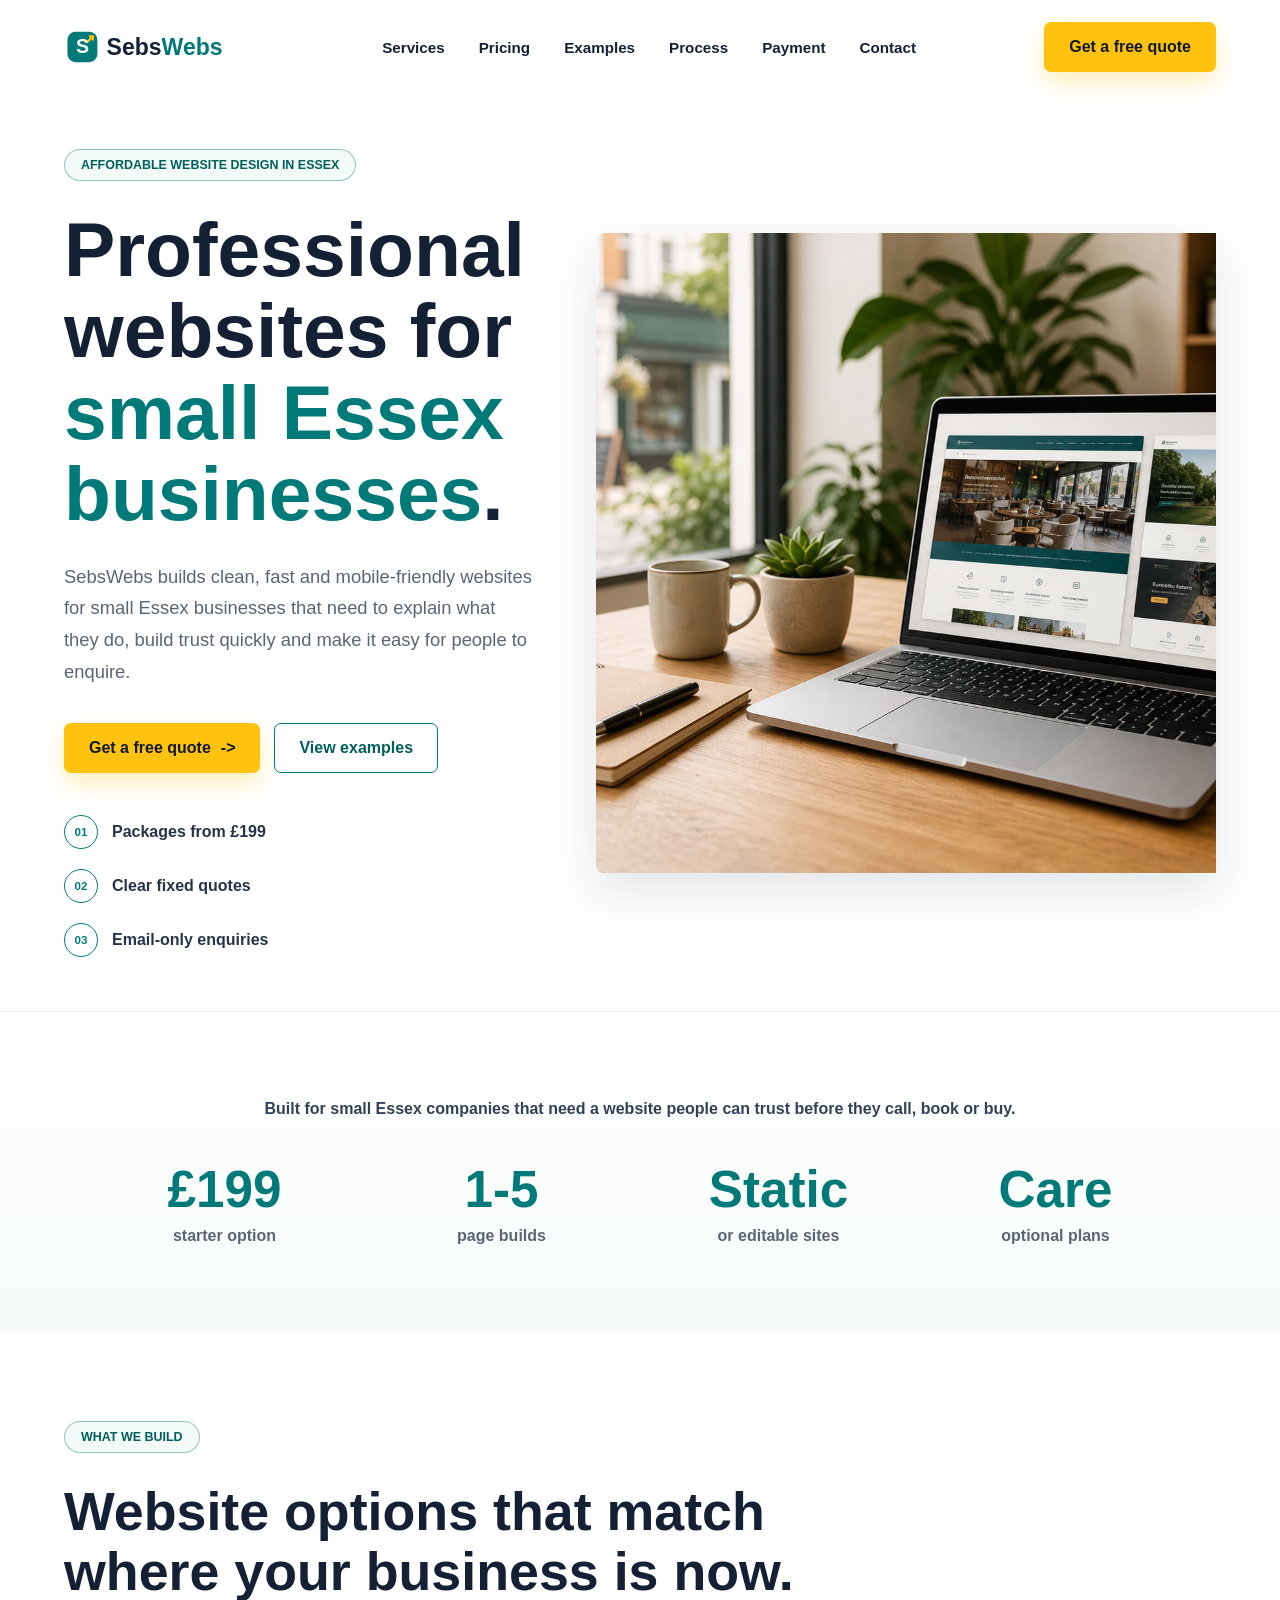
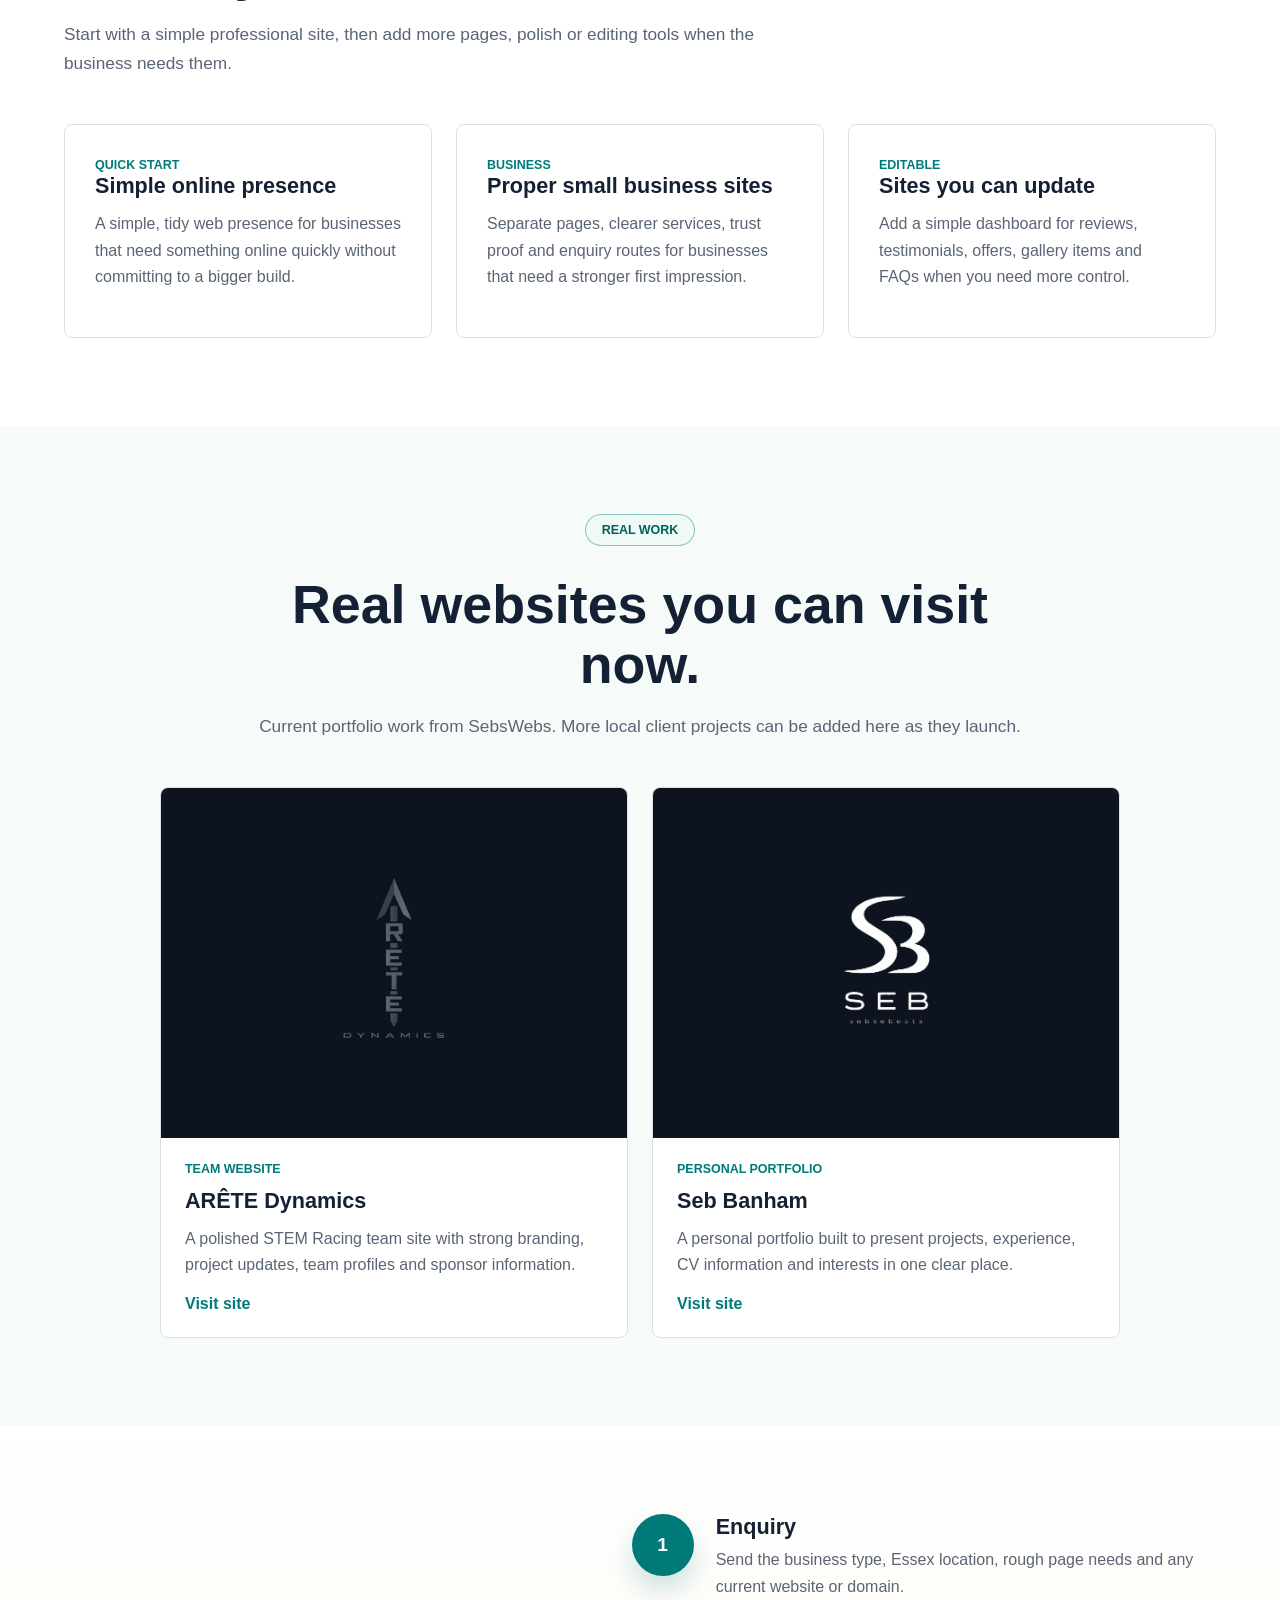
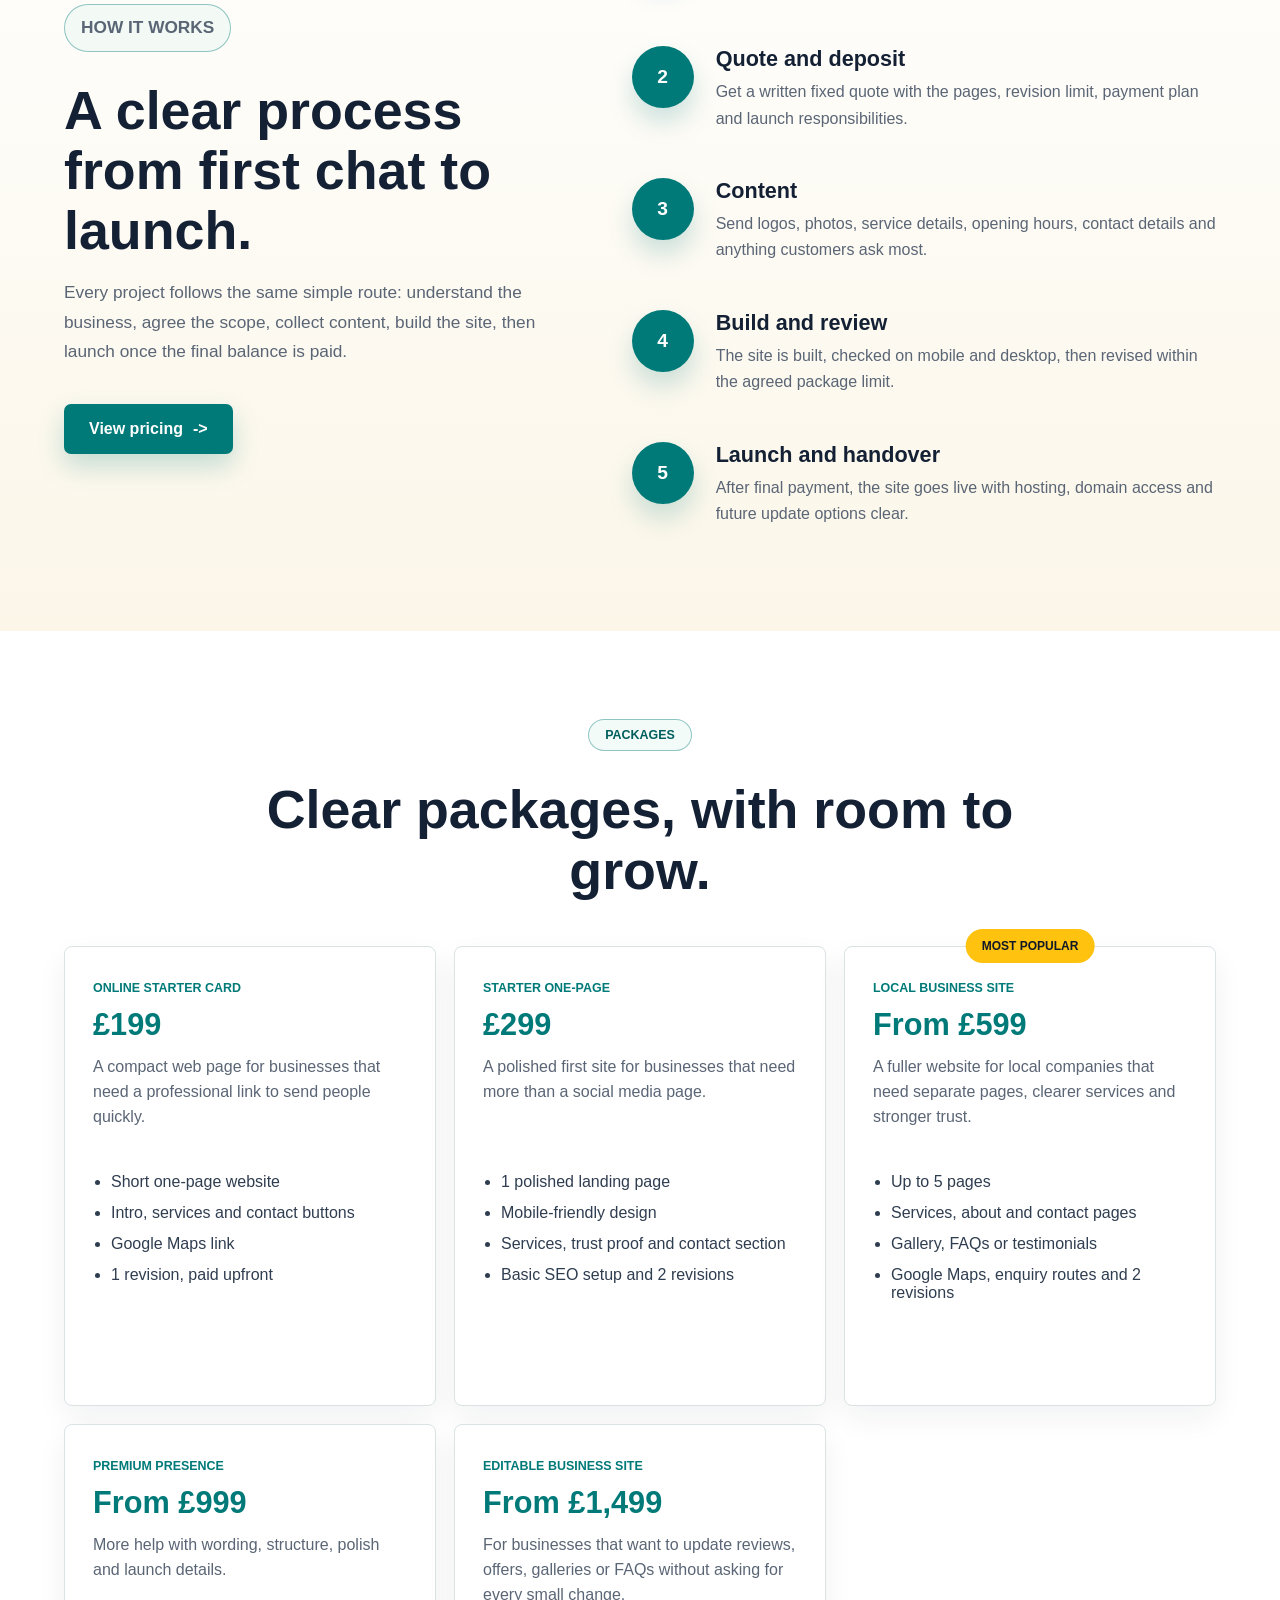
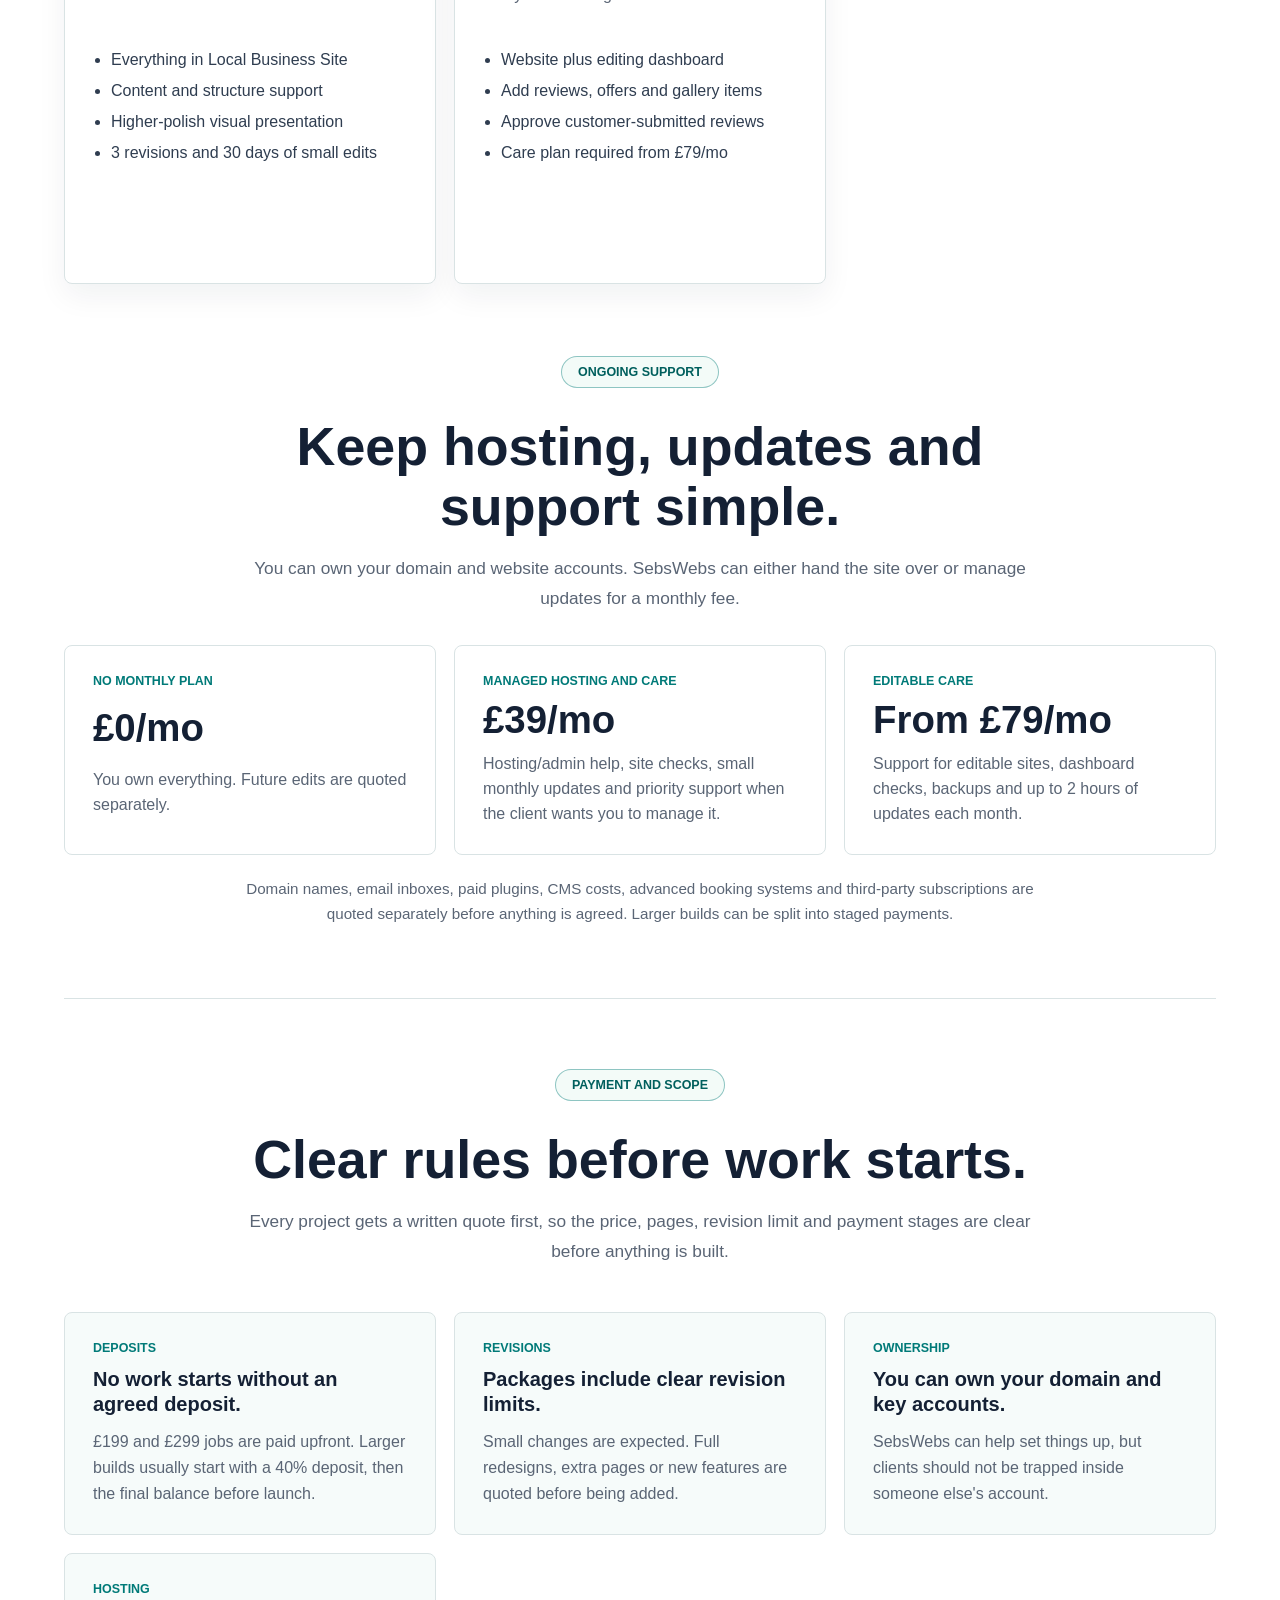
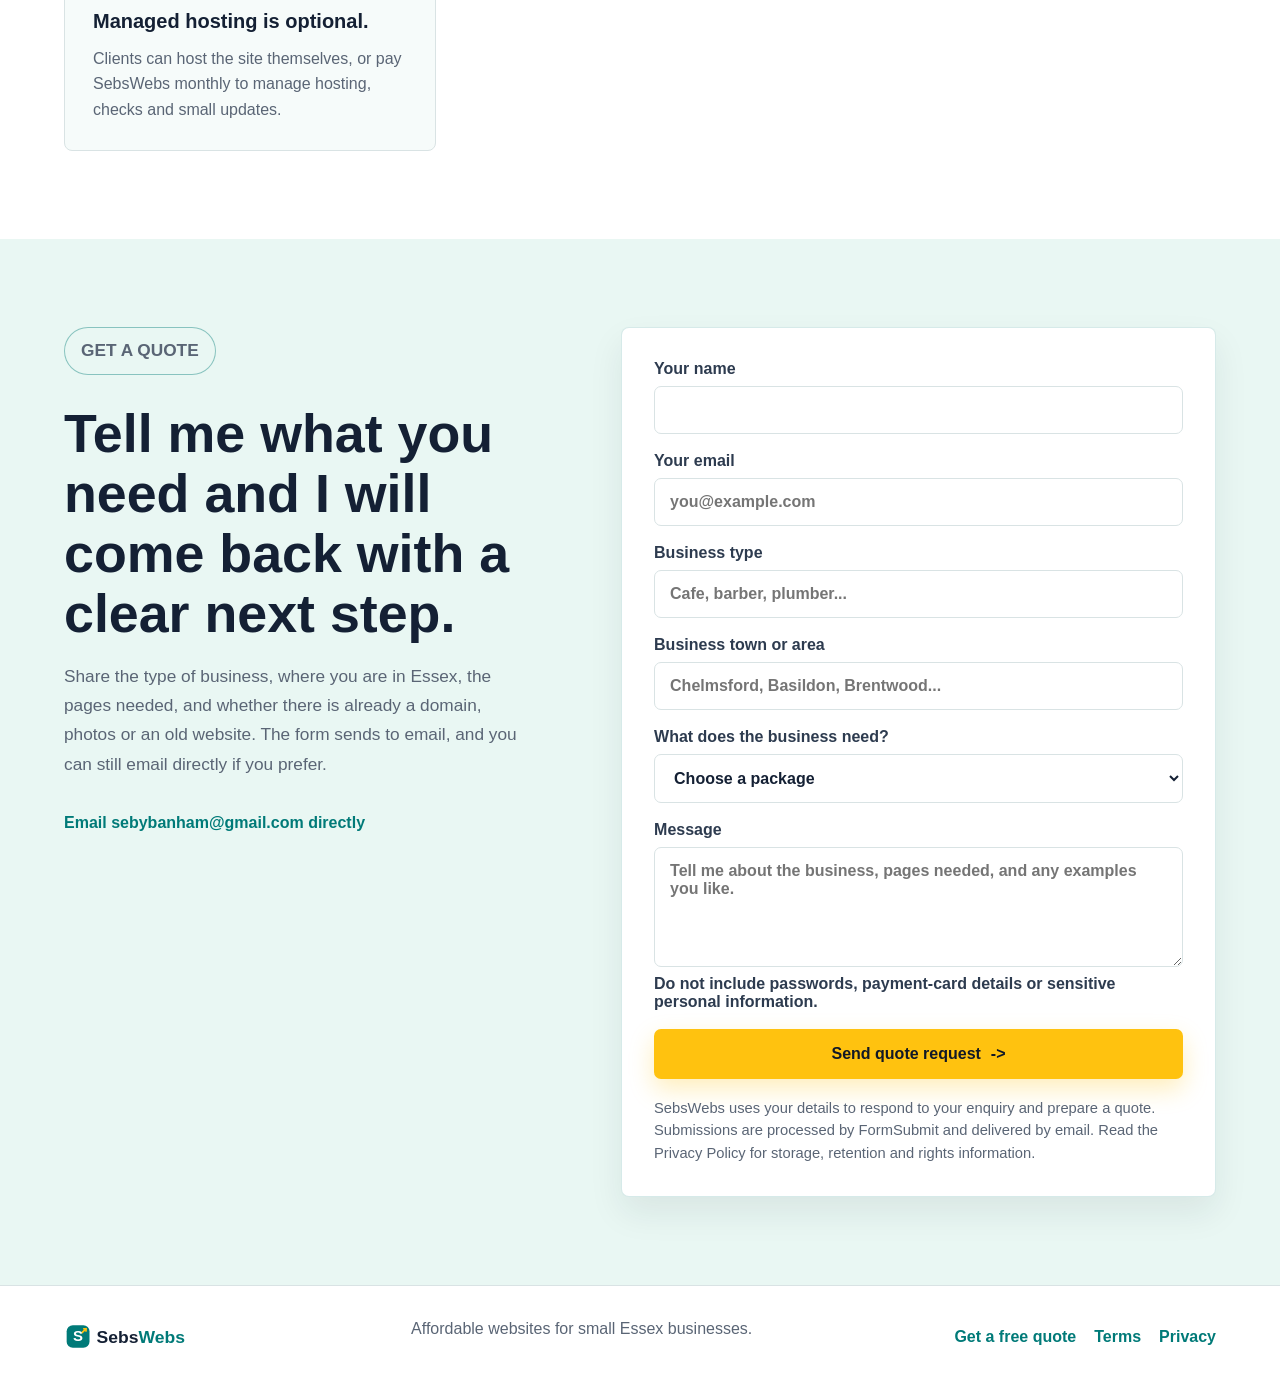
==== commit 46625f6f: "Improve enquiry privacy disclosure" ====
--- a/index.html
+++ b/index.html
@@ -17,12 +17,10 @@
   <meta name="twitter:title" content="SebsWebs | Affordable Website Design in Essex">
   <meta name="twitter:description" content="Affordable websites for small Essex businesses that need trust, enquiries and a cleaner online presence.">
   <meta name="twitter:image" content="https://sebswebs.co.uk/assets/hero-workspace.png">
-  <link rel="preconnect" href="https://fonts.googleapis.com">
-  <link rel="preconnect" href="https://fonts.gstatic.com" crossorigin>
-  <link href="https://fonts.googleapis.com/css2?family=Inter:wght@400;500;600;700;800&display=swap" rel="stylesheet">
   <link rel="icon" href="/favicon.ico" sizes="any">
   <link rel="icon" href="/assets/favicon.svg" type="image/svg+xml">
   <link rel="stylesheet" href="styles.css">
+  <link rel="stylesheet" href="privacy-fixes.css">
   <script type="application/ld+json">
     {
       "@context": "https://schema.org",
@@ -108,7 +106,7 @@
         <h1>Professional websites for <span>small Essex businesses</span>.</h1>
         <p class="hero-text">SebsWebs builds clean, fast and mobile-friendly websites for small Essex businesses that need to explain what they do, build trust quickly and make it easy for people to enquire.</p>
         <div class="hero-actions">
-          <a class="button primary" href="#contact">Get a free quote <span aria-hidden="true">-></span></a>
+          <a class="button primary" href="#contact">Get a free quote <span aria-hidden="true">-&gt;</span></a>
           <a class="button secondary" href="#examples">View examples</a>
         </div>
         <ul class="trust-list" aria-label="SebsWebs benefits">
@@ -173,10 +171,10 @@
 
     <section class="examples section-pad" id="examples">
       <div class="section-heading compact">
-          <p class="eyebrow">Real work</p>
-          <h2>Real websites you can visit now.</h2>
-          <p>Current portfolio work from SebsWebs. More local client projects can be added here as they launch.</p>
-        </div>
+        <p class="eyebrow">Real work</p>
+        <h2>Real websites you can visit now.</h2>
+        <p>Current portfolio work from SebsWebs. More local client projects can be added here as they launch.</p>
+      </div>
 
       <div class="example-grid real-work-grid">
         <article class="example-item portfolio-item">
@@ -205,7 +203,7 @@
         <p class="eyebrow">How it works</p>
         <h2>A clear process from first chat to launch.</h2>
         <p>Every project follows the same simple route: understand the business, agree the scope, collect content, build the site, then launch once the final balance is paid.</p>
-        <a class="button primary dark" href="#pricing">View pricing <span aria-hidden="true">-></span></a>
+        <a class="button primary dark" href="#pricing">View pricing <span aria-hidden="true">-&gt;</span></a>
       </div>
 
       <ol class="process-list">
@@ -294,8 +292,8 @@
           <span>More help with wording, structure, polish and launch details.</span>
           <ul>
             <li>Everything in Local Business Site</li>
-            <li>Copywriting help from your notes</li>
-            <li>Analytics, launch checklist and polish pass</li>
+            <li>Content and structure support</li>
+            <li>Higher-polish visual presentation</li>
             <li>3 revisions and 30 days of small edits</li>
           </ul>
         </article>
@@ -399,7 +397,7 @@
           <input name="business" type="text" placeholder="Cafe, barber, plumber..." required>
         </label>
         <label>
-          Location in Essex
+          Business town or area
           <input name="location" type="text" placeholder="Chelmsford, Basildon, Brentwood..." required>
         </label>
         <label>
@@ -417,10 +415,11 @@
         </label>
         <label>
           Message
-          <textarea name="message" rows="5" placeholder="Tell me about the business, location in Essex, pages needed, and any examples you like."></textarea>
-        </label>
-        <button class="button primary" type="submit" data-submit-button>Send quote request <span aria-hidden="true">-></span></button>
-        <p class="form-note" data-form-note>Submissions go to sebybanham@gmail.com.</p>
+          <textarea name="message" rows="5" placeholder="Tell me about the business, pages needed, and any examples you like."></textarea>
+          <span class="field-help">Do not include passwords, payment-card details or sensitive personal information.</span>
+        </label>
+        <button class="button primary" type="submit" data-submit-button>Send quote request <span aria-hidden="true">-&gt;</span></button>
+        <p class="form-note" data-form-note>SebsWebs uses your details to respond to your enquiry and prepare a quote. Submissions are processed by FormSubmit and delivered by email. Read the <a class="form-policy-link" href="privacy.html">Privacy Policy</a> for storage, retention and rights information.</p>
       </form>
 
       <div class="form-dialog" data-form-dialog hidden>
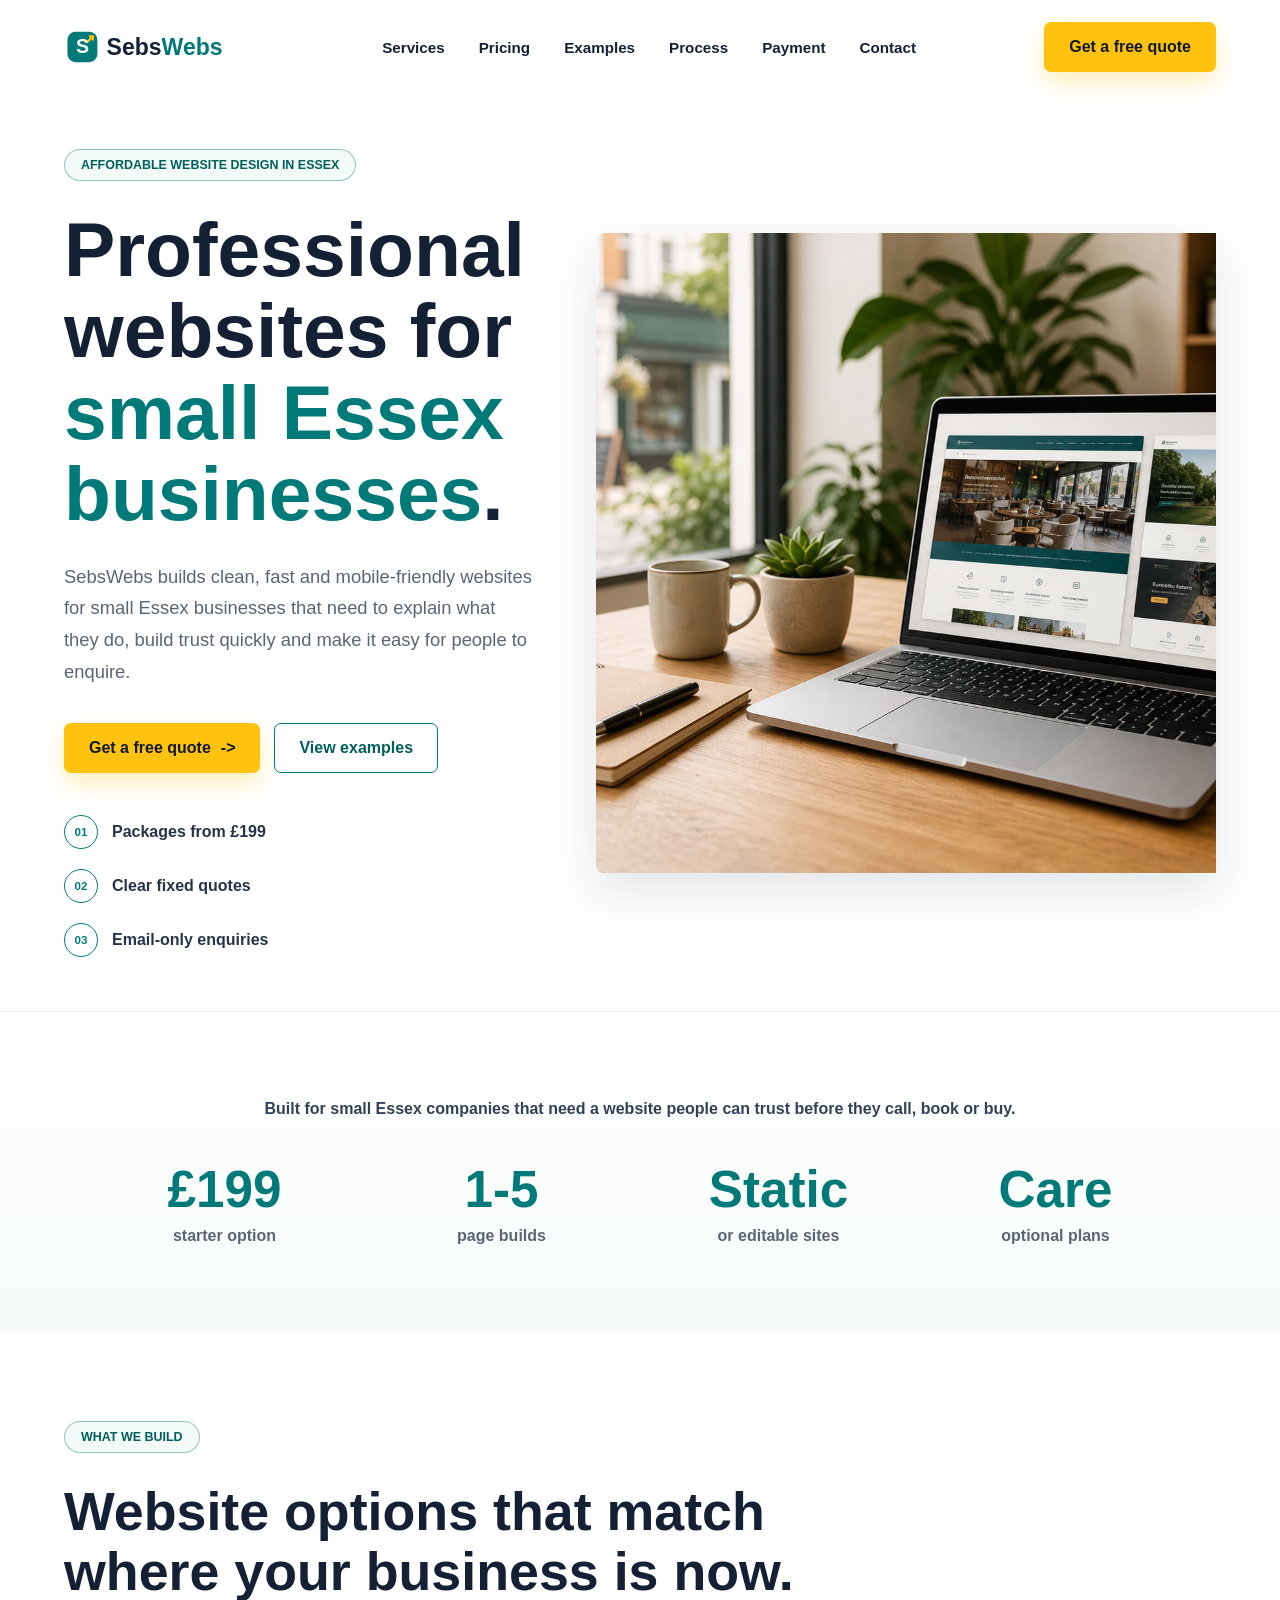
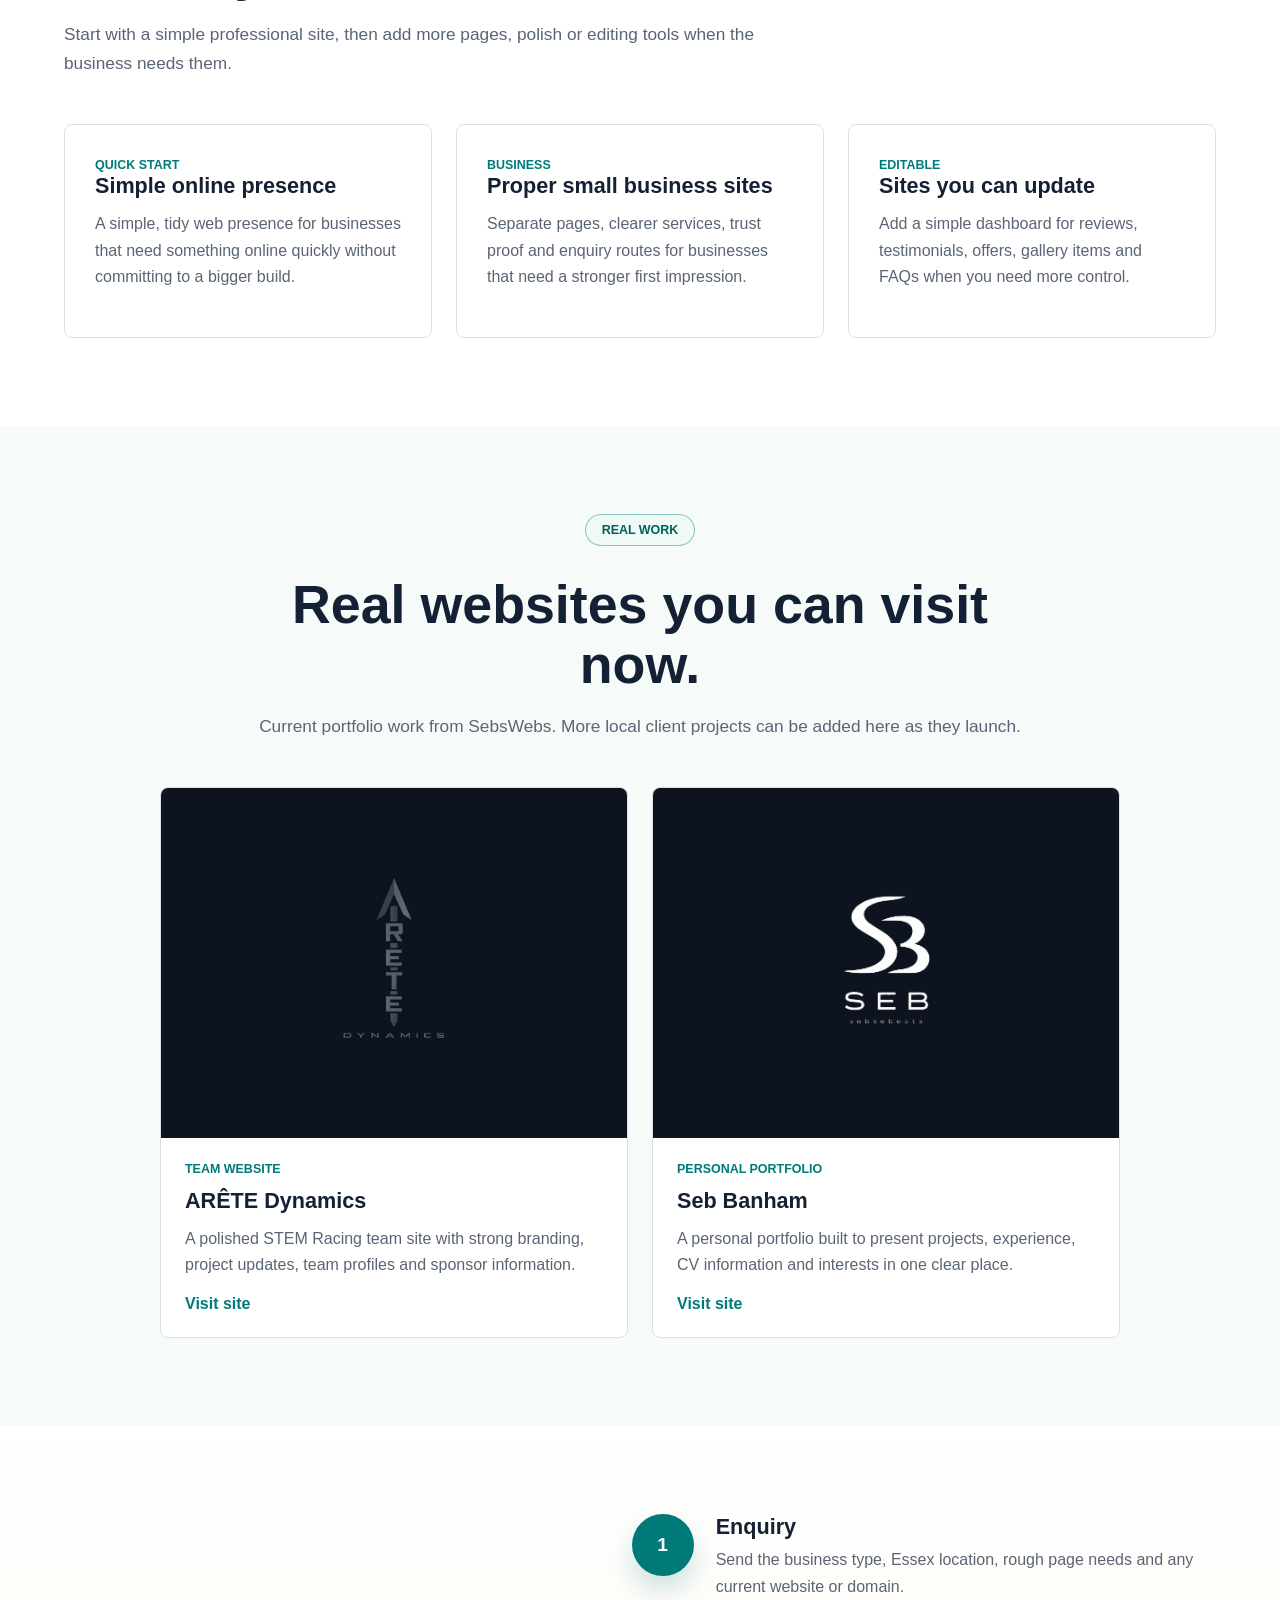
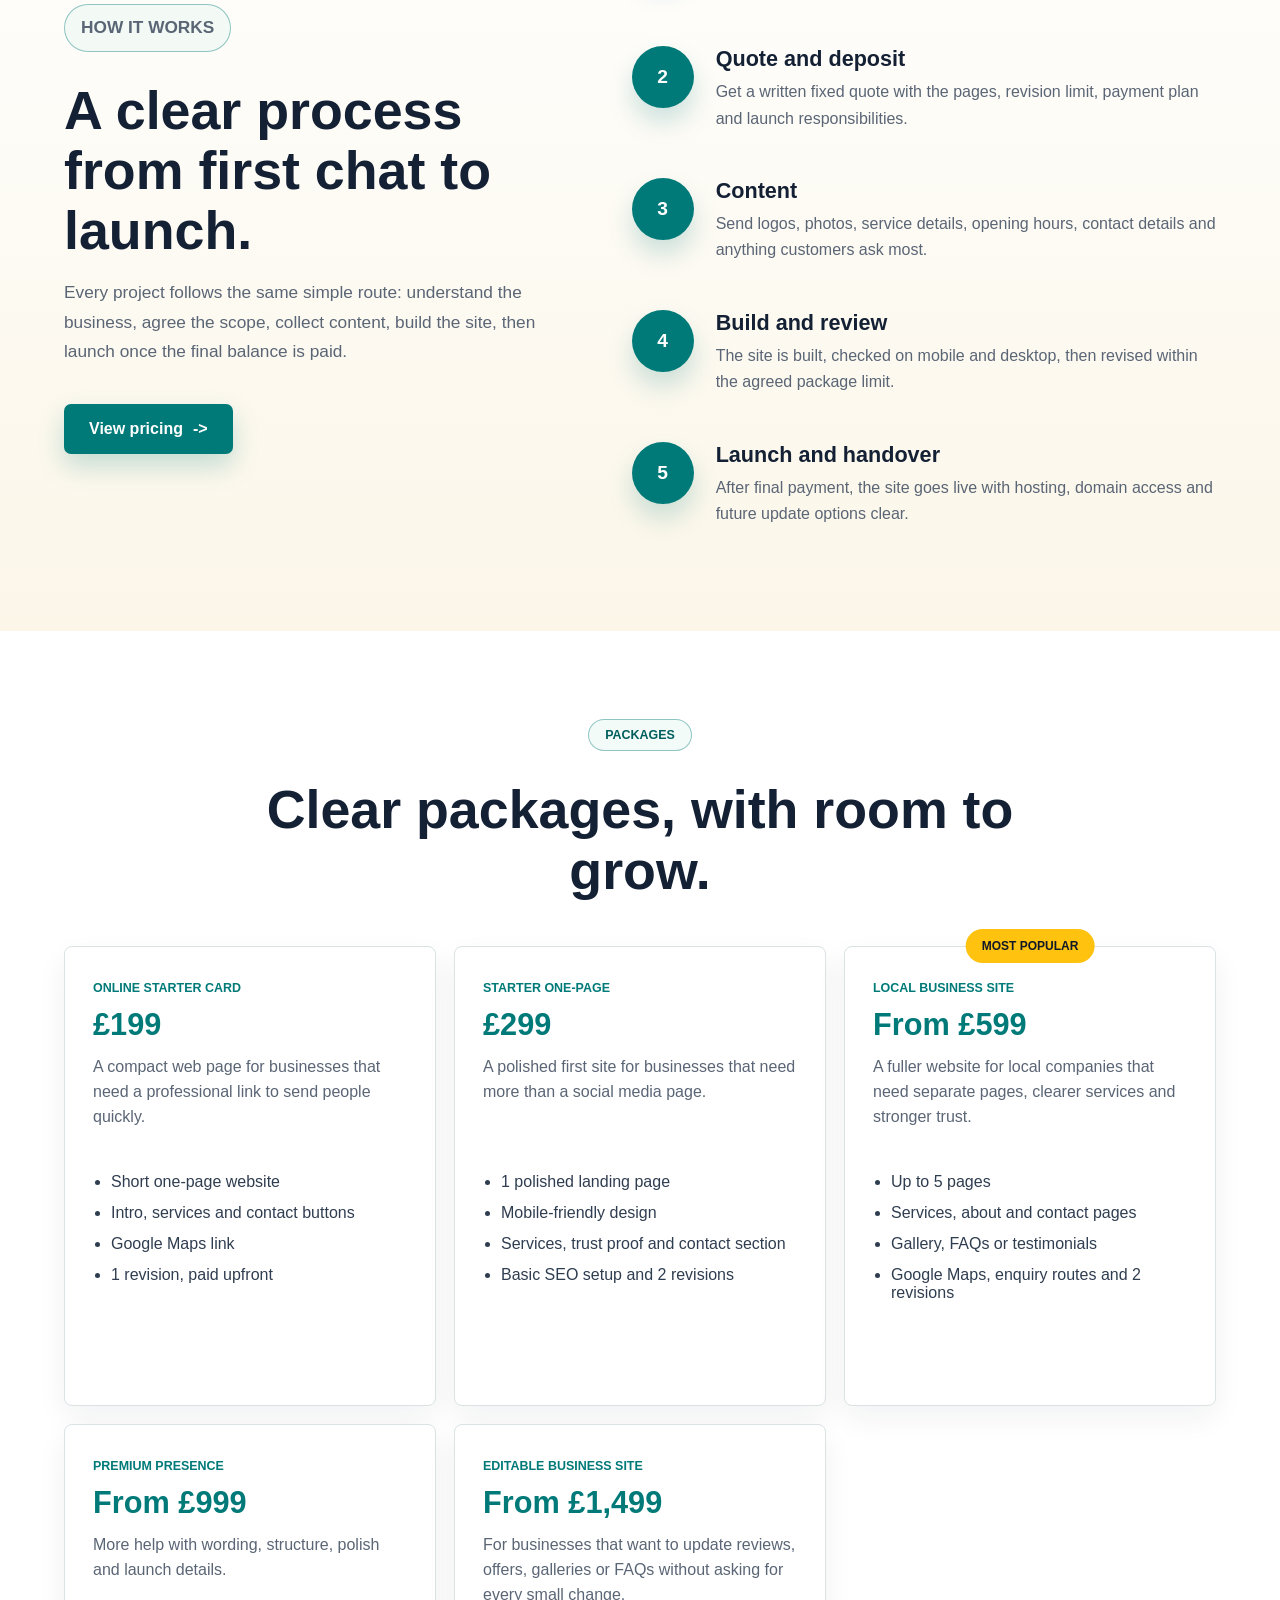
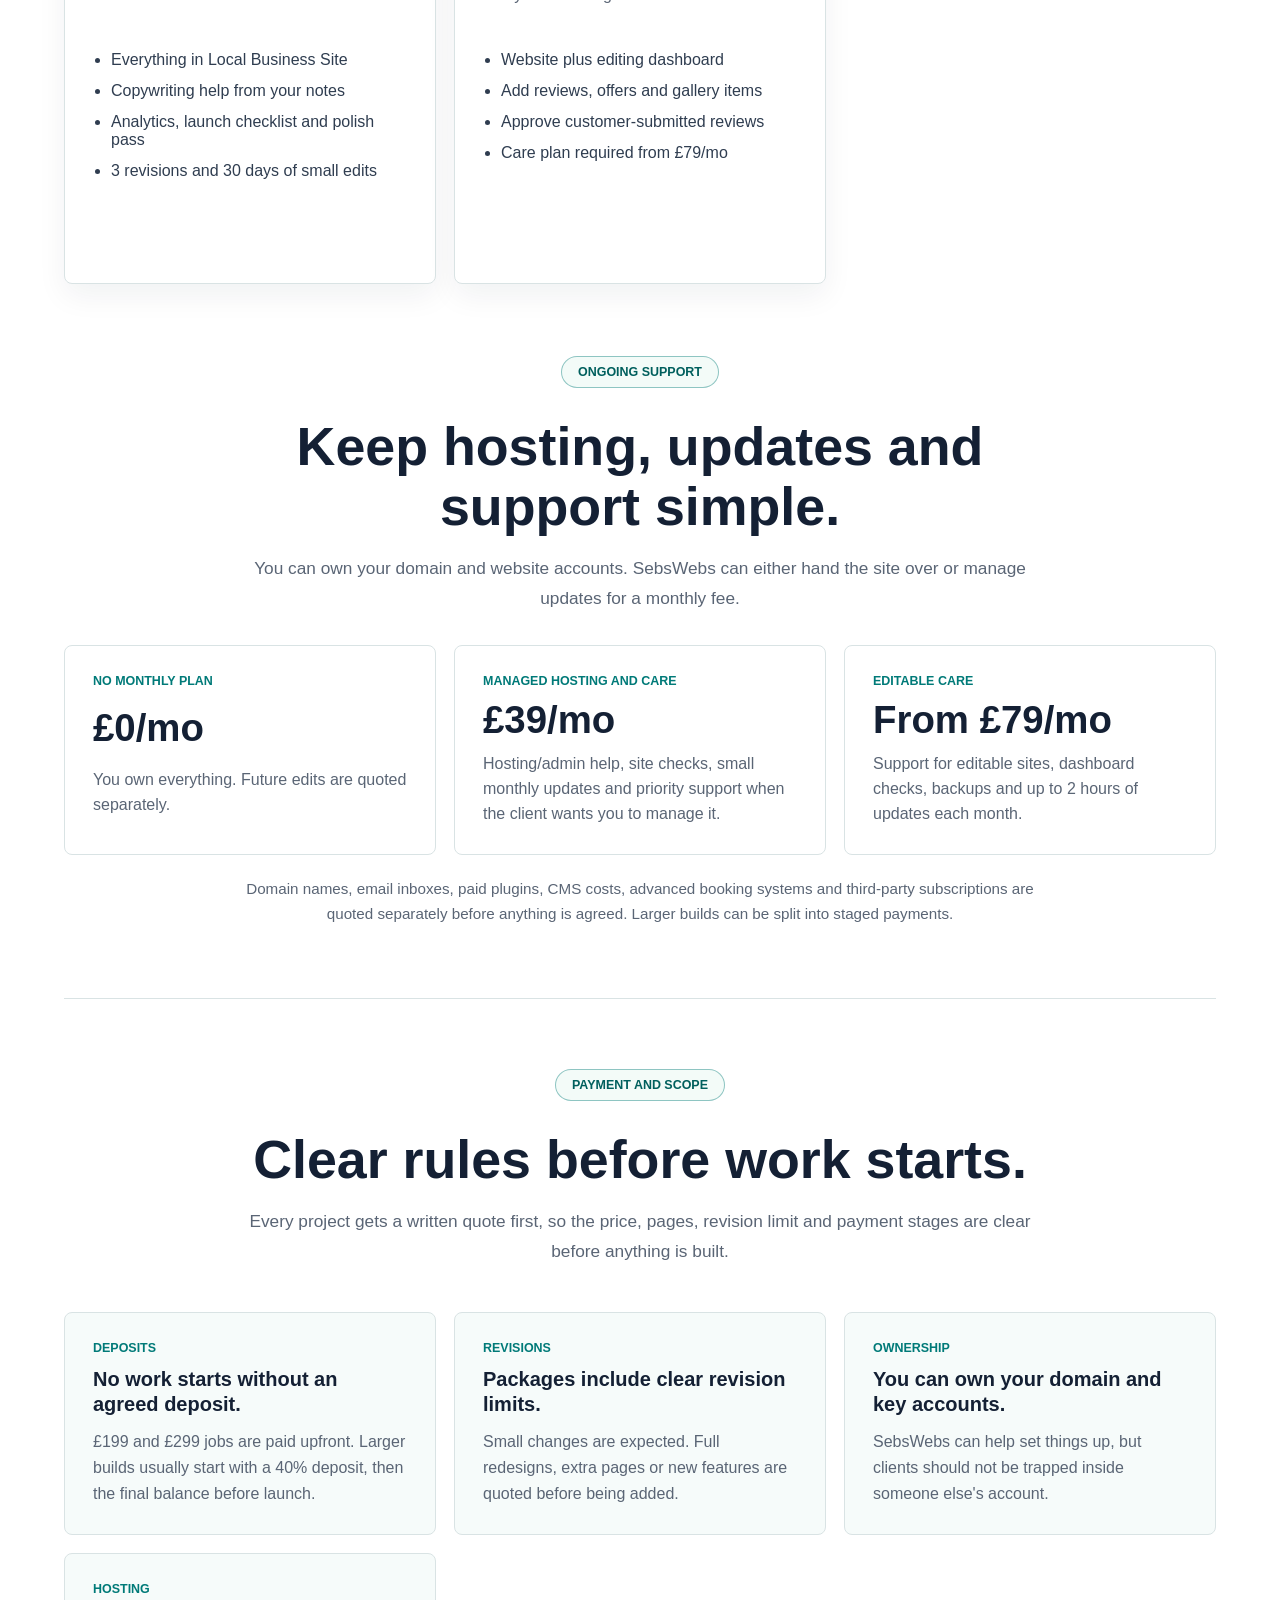
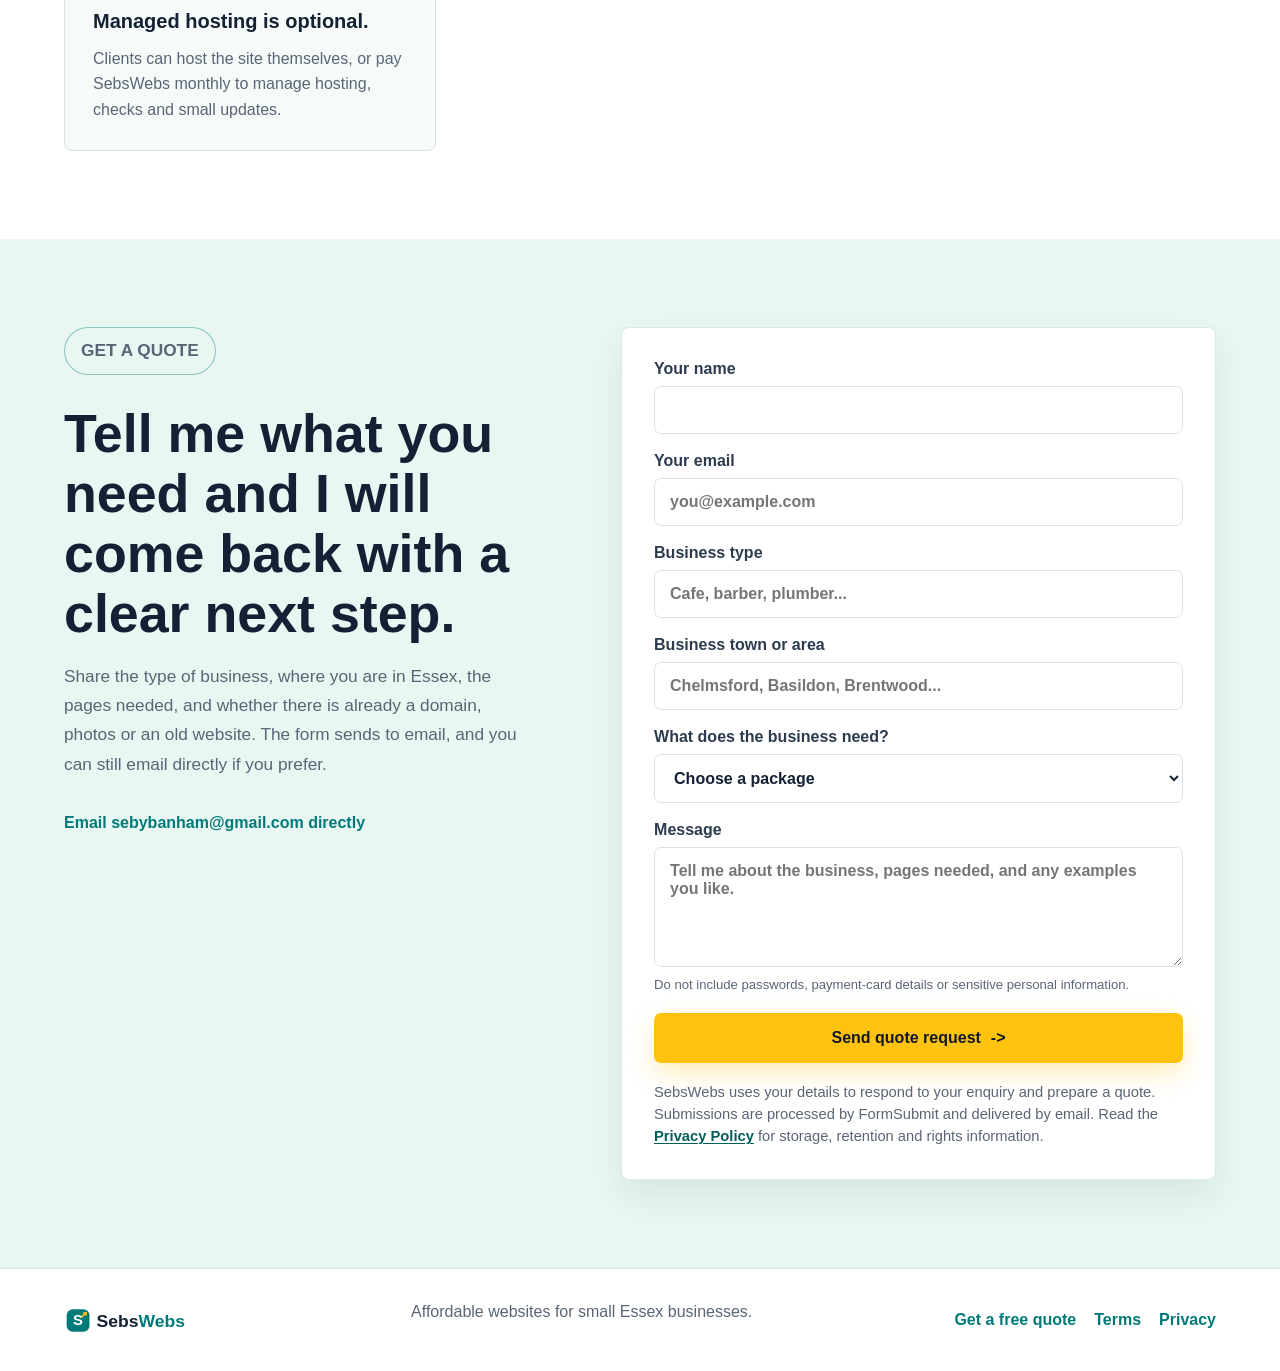
==== commit db174a3e: "Restore original pricing copy" ====
--- a/index.html
+++ b/index.html
@@ -292,8 +292,8 @@
           <span>More help with wording, structure, polish and launch details.</span>
           <ul>
             <li>Everything in Local Business Site</li>
-            <li>Content and structure support</li>
-            <li>Higher-polish visual presentation</li>
+            <li>Copywriting help from your notes</li>
+            <li>Analytics, launch checklist and polish pass</li>
             <li>3 revisions and 30 days of small edits</li>
           </ul>
         </article>
--- a/privacy-fixes.css
+++ b/privacy-fixes.css
@@ -0,0 +1,25 @@
+/* Privacy-focused overrides kept separate from the main design stylesheet. */
+
+body {
+  font-family: -apple-system, BlinkMacSystemFont, "Segoe UI", Arial, sans-serif;
+}
+
+.field-help {
+  color: var(--muted);
+  font-size: 0.82rem;
+  font-weight: 500;
+  line-height: 1.5;
+}
+
+.form-policy-link {
+  color: var(--teal-dark);
+  font-weight: 800;
+  text-decoration: underline;
+  text-decoration-thickness: 1px;
+  text-underline-offset: 2px;
+}
+
+.form-policy-link:hover,
+.form-policy-link:focus-visible {
+  color: var(--teal);
+}
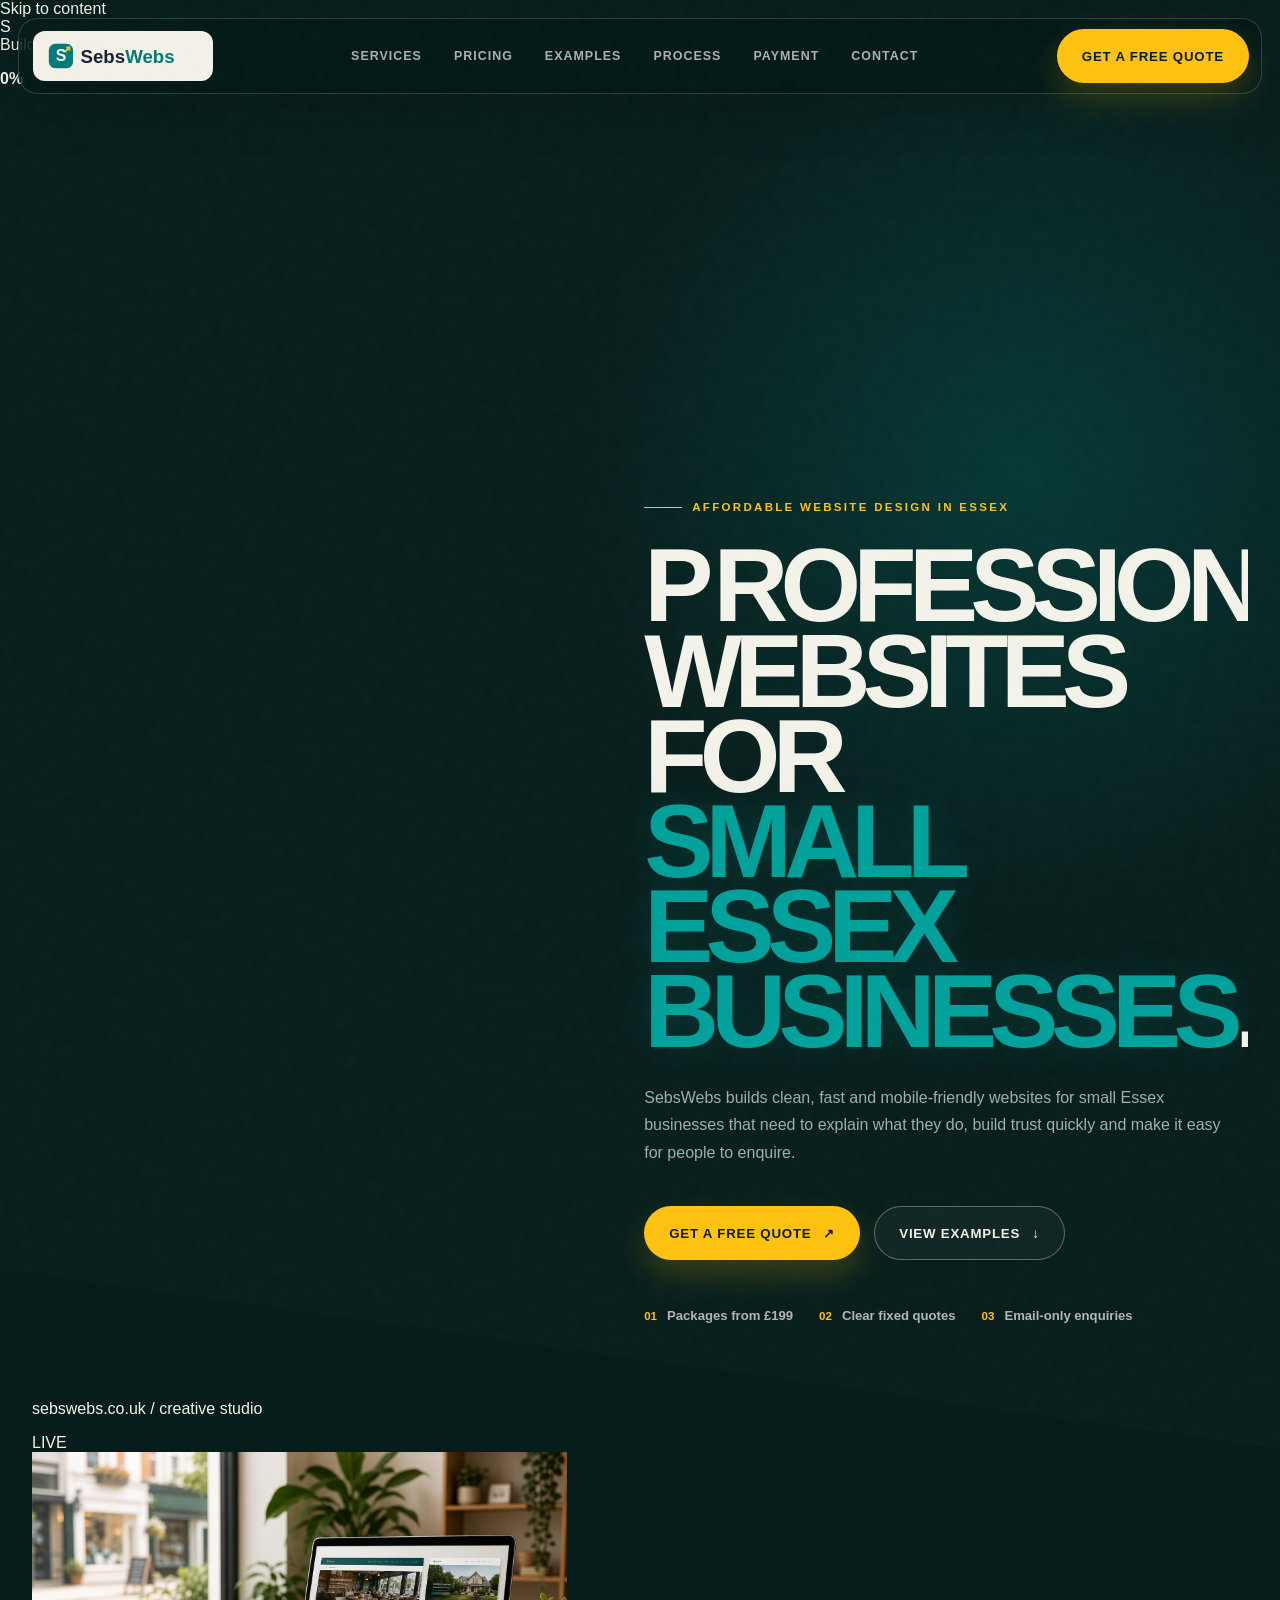
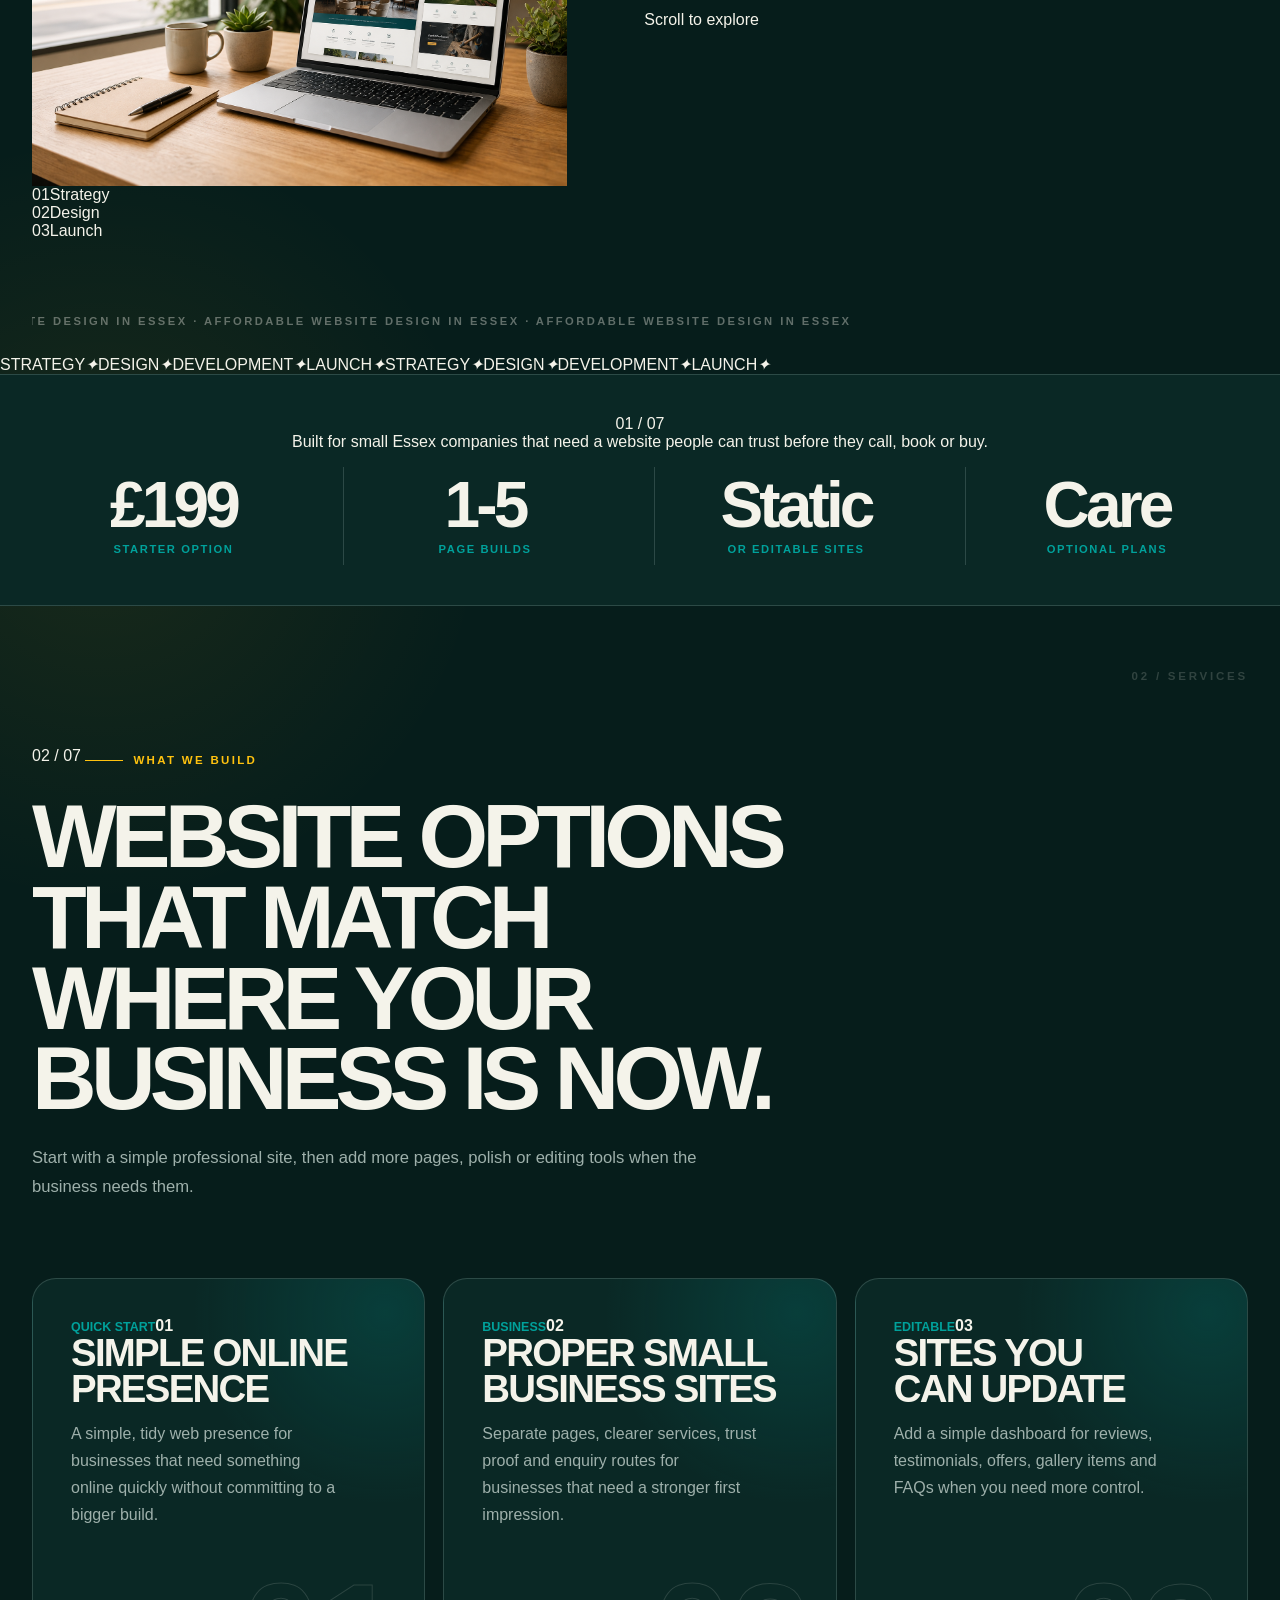
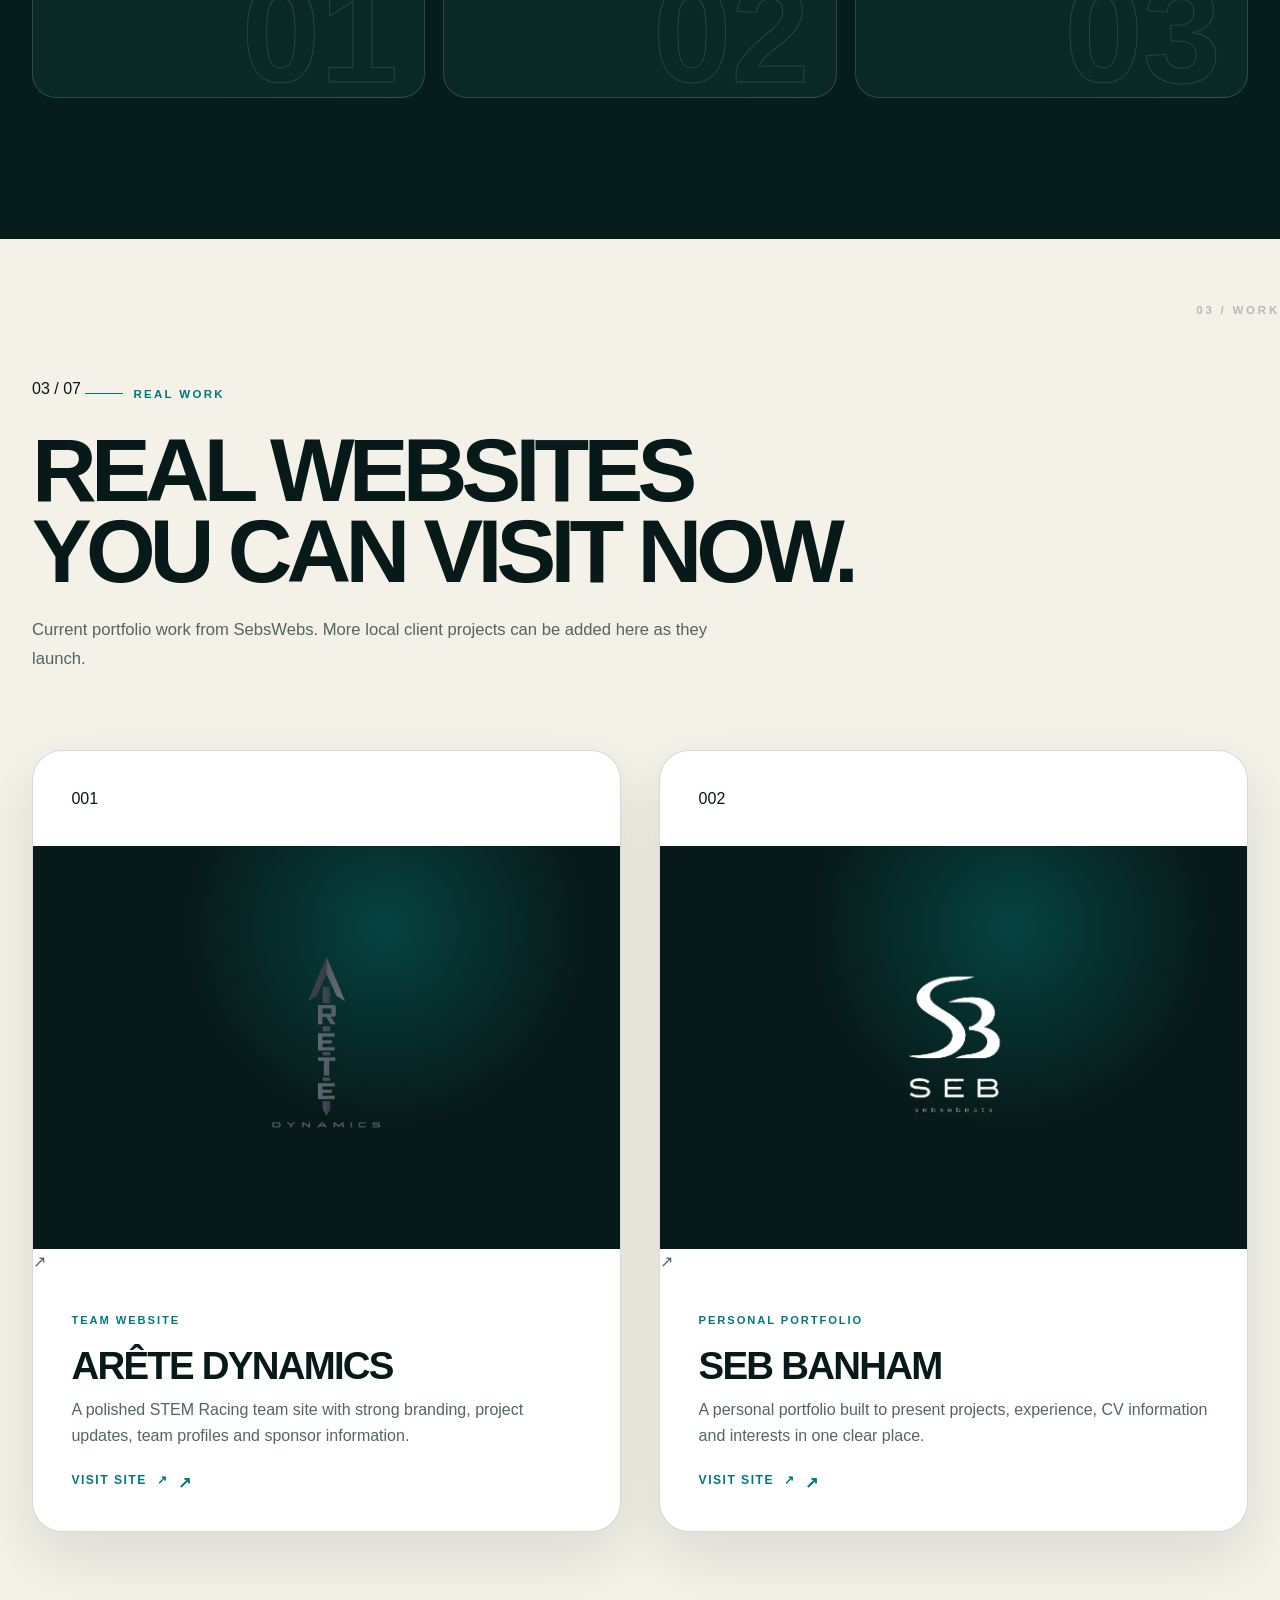
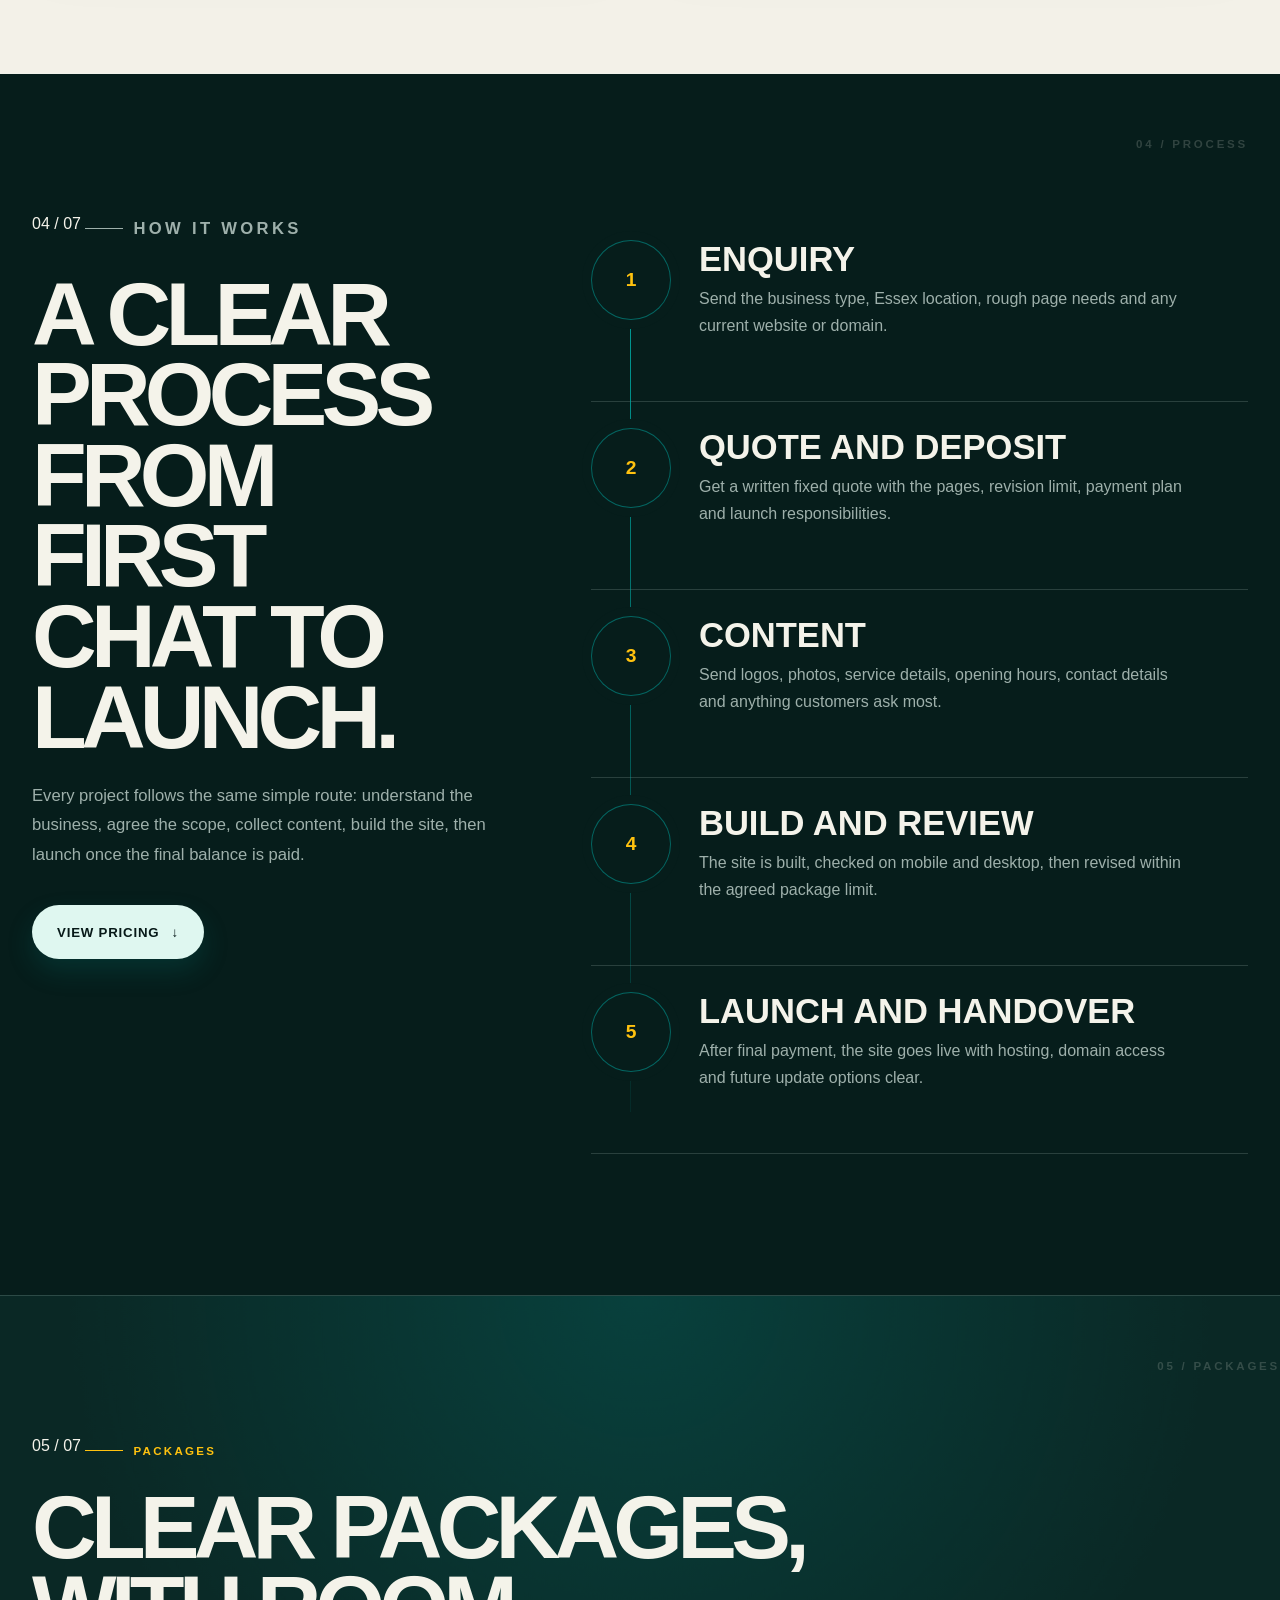
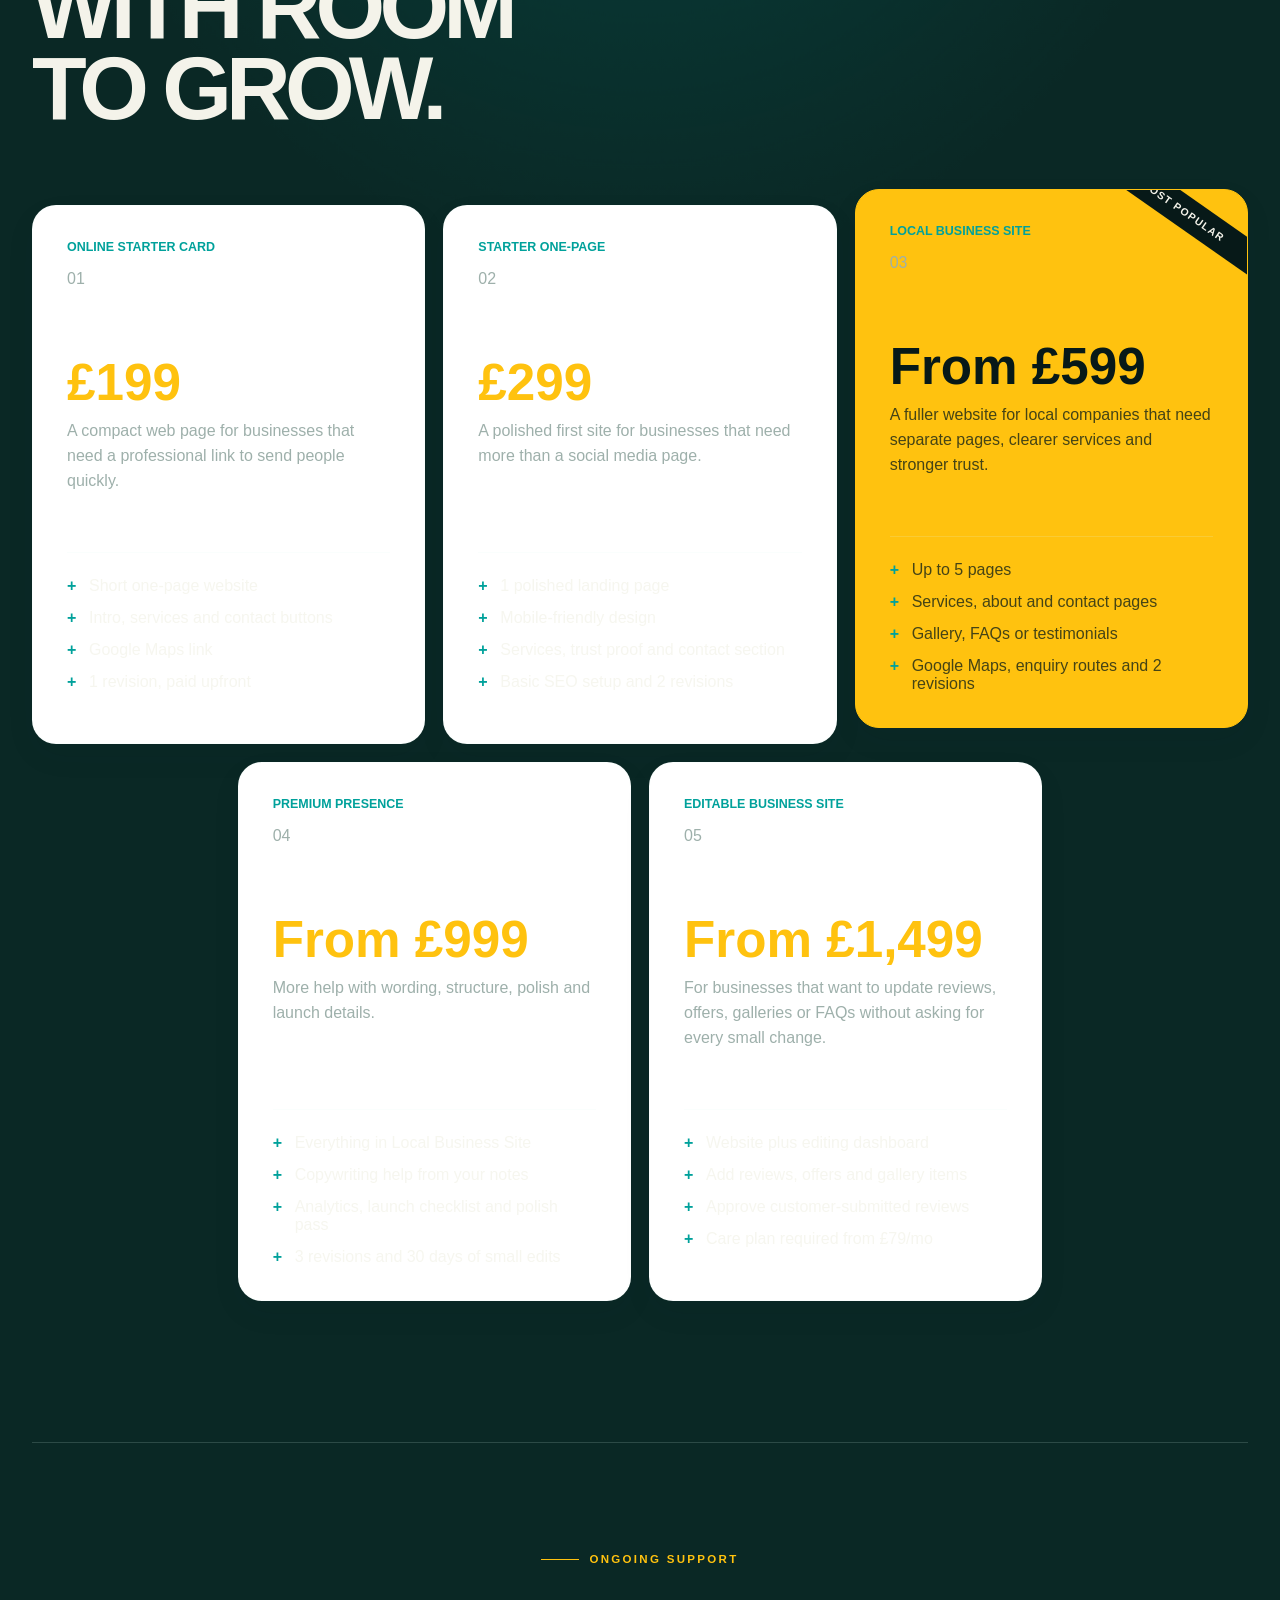
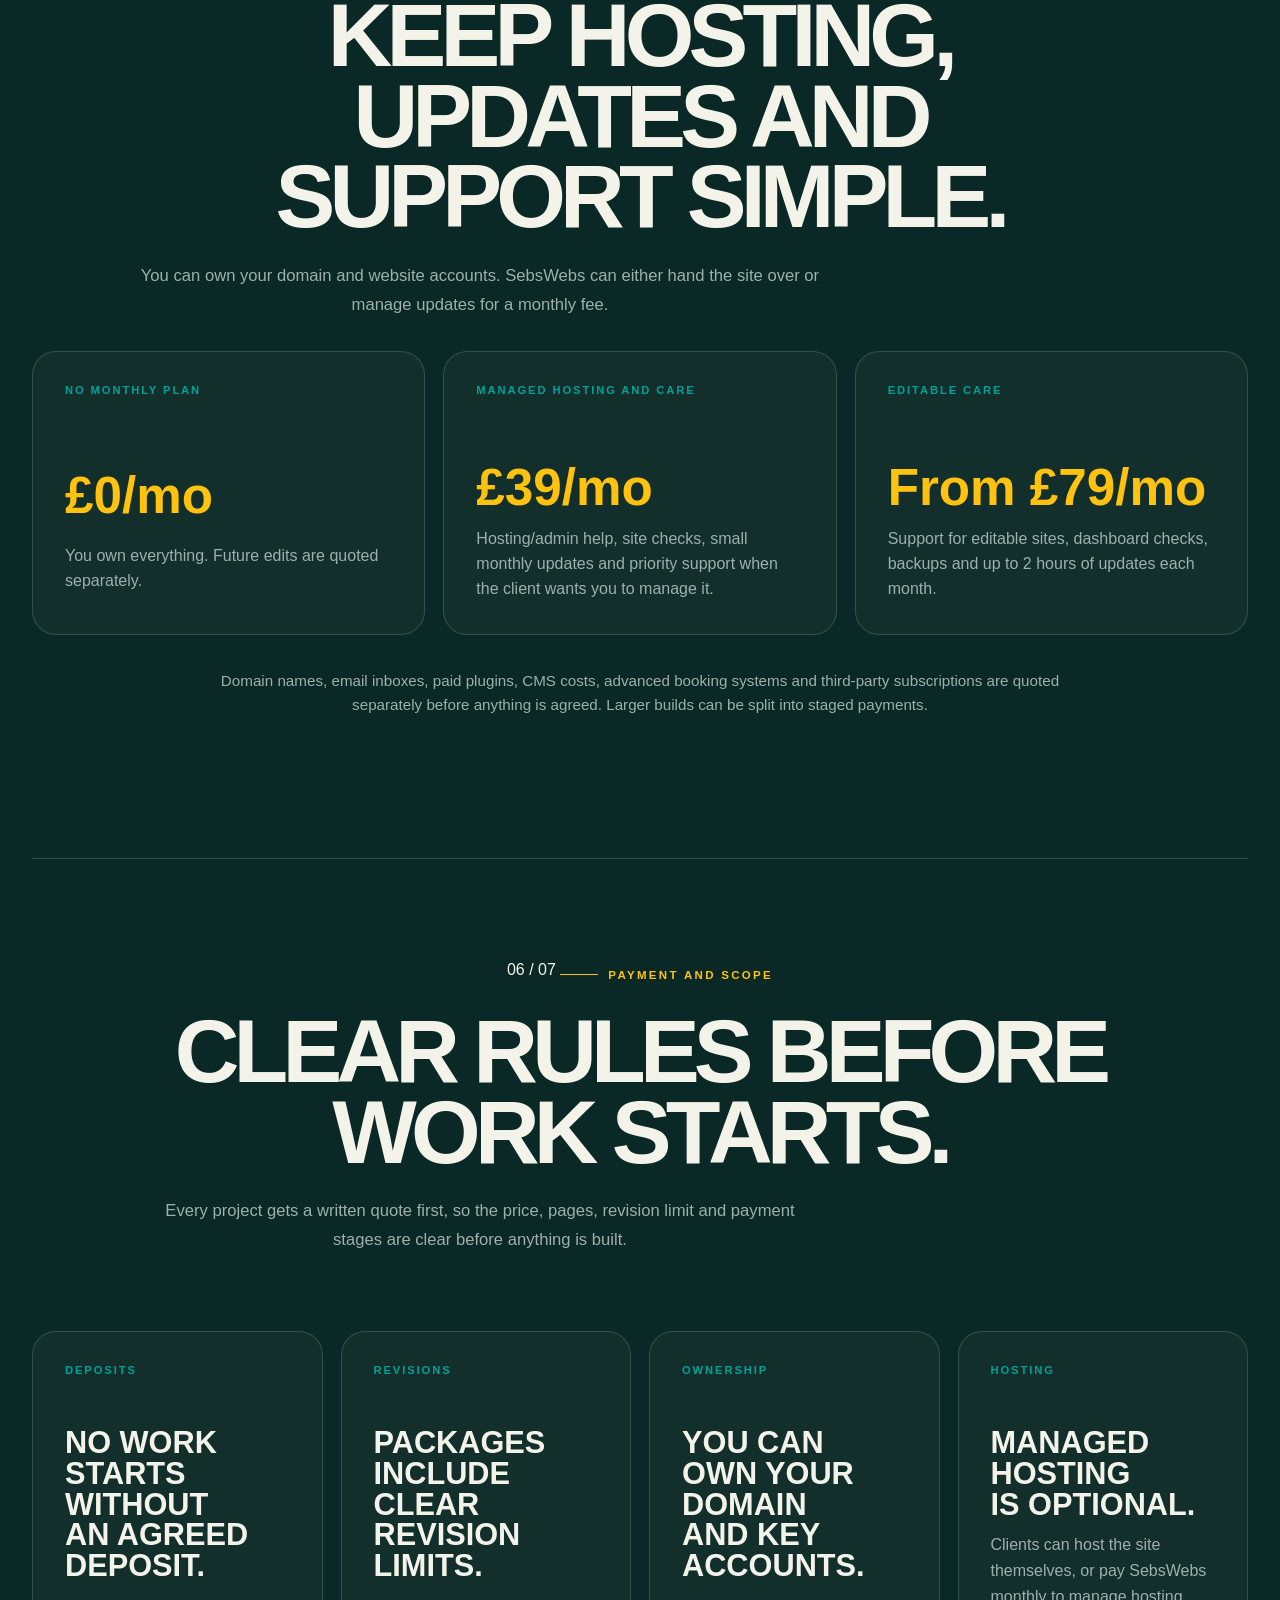
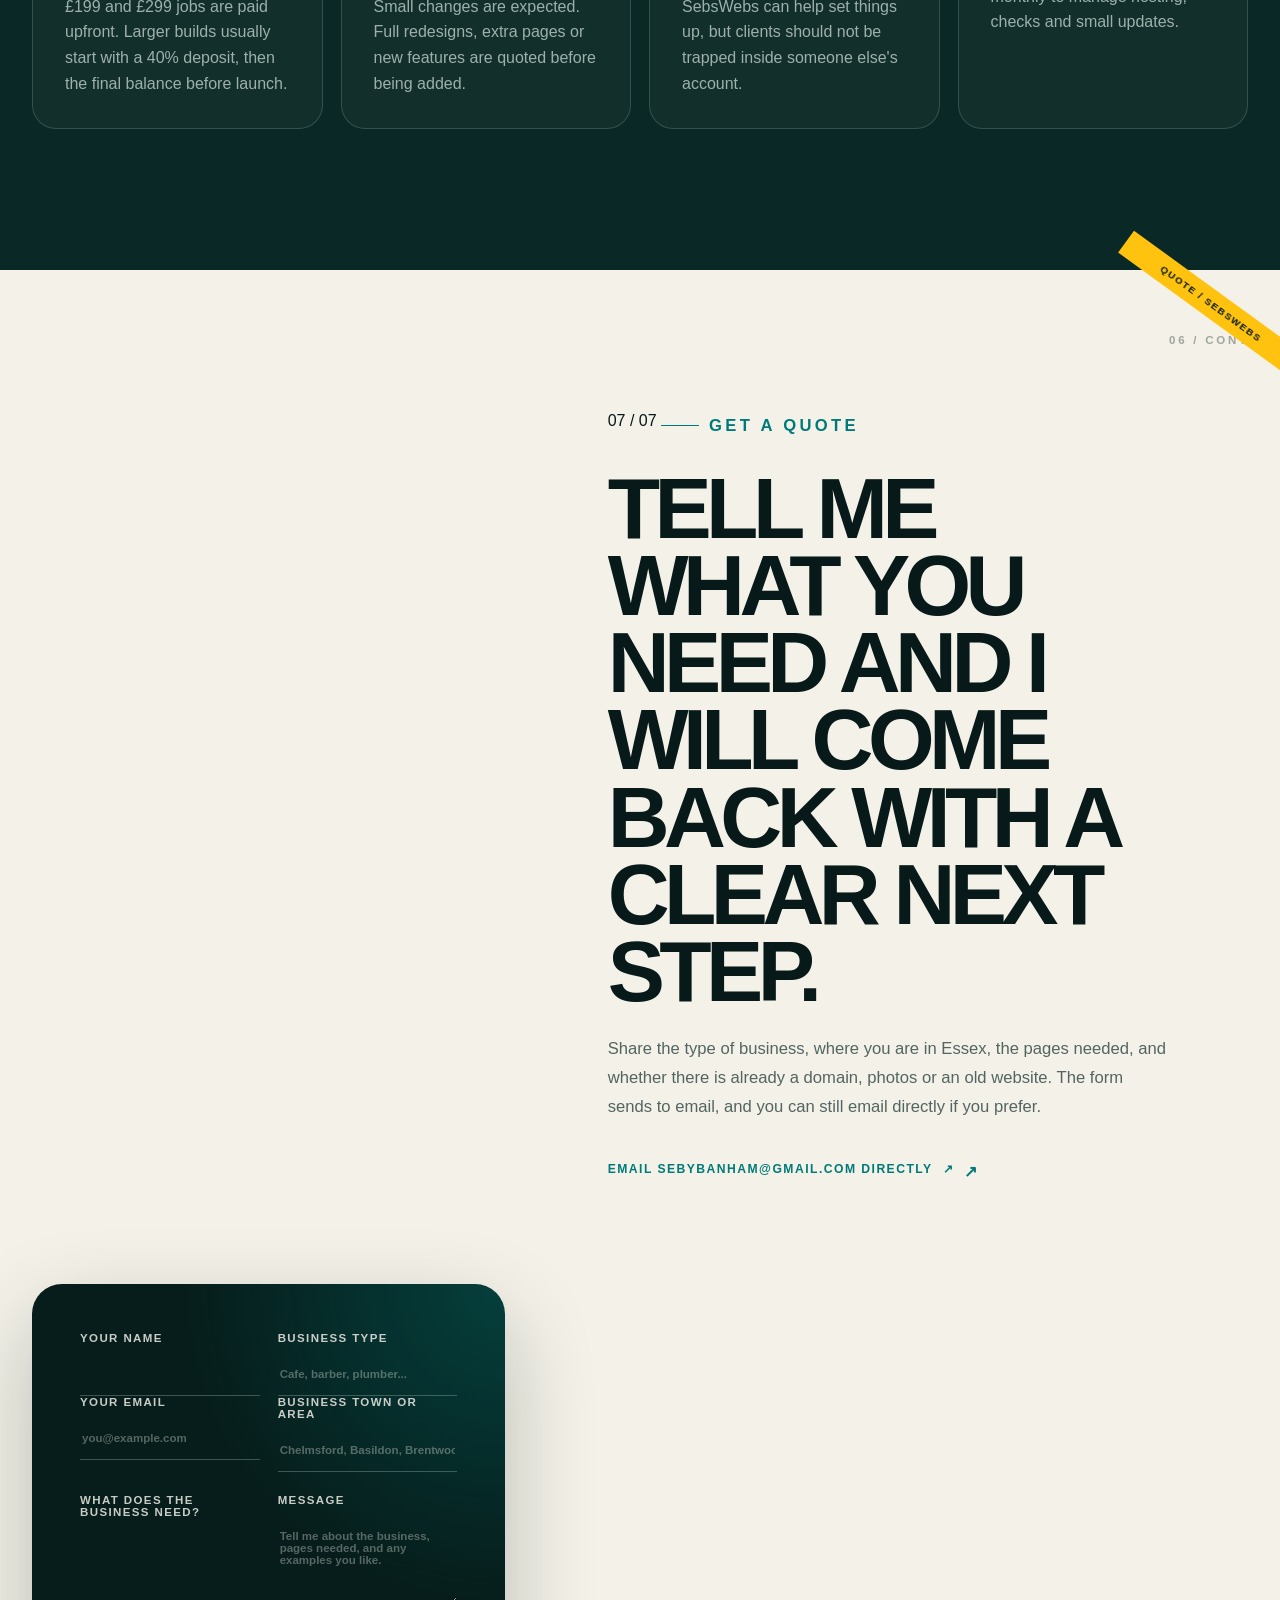
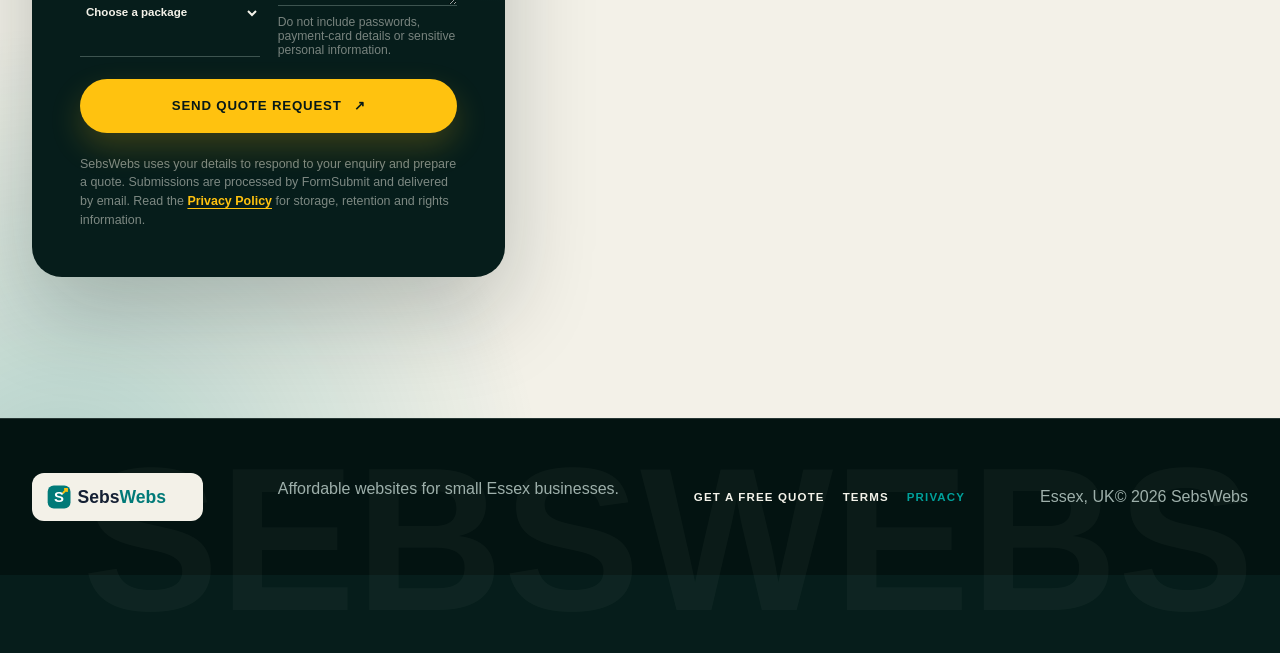
==== commit 4a14aa0a: "Rebuild SebsWebs homepage experience" ====
--- a/index.html
+++ b/index.html
@@ -6,7 +6,7 @@
   <title>SebsWebs | Affordable Website Design in Essex</title>
   <meta name="description" content="SebsWebs builds affordable, professional website design for small businesses in Essex, from simple starter pages to editable business sites and ongoing care.">
   <link rel="canonical" href="https://sebswebs.co.uk/">
-  <meta name="theme-color" content="#007a78">
+  <meta name="theme-color" content="#061412">
   <meta property="og:type" content="website">
   <meta property="og:site_name" content="SebsWebs">
   <meta property="og:title" content="SebsWebs | Affordable Website Design in Essex">
@@ -75,7 +75,24 @@
     }
   </script>
 </head>
-<body>
+<body class="home-page">
+  <a class="skip-link" href="#home">Skip to content</a>
+
+  <div class="experience-loader" data-loader aria-hidden="true">
+    <div class="loader-mark">
+      <span>S</span>
+      <i></i>
+    </div>
+    <div class="loader-copy">
+      <p>Building your first impression</p>
+      <strong data-loader-value>0%</strong>
+    </div>
+    <div class="loader-track"><span data-loader-track></span></div>
+  </div>
+
+  <div class="page-progress" aria-hidden="true"><span data-page-progress></span></div>
+  <div class="cursor-orb" data-cursor-orb aria-hidden="true"></div>
+
   <header class="site-header" data-header>
     <a class="brand" href="#home" aria-label="SebsWebs home">
       <img src="assets/logo.svg" alt="SebsWebs">
@@ -96,164 +113,192 @@
       <a href="#contact">Contact</a>
     </nav>
 
-    <a class="header-cta" href="#contact">Get a free quote</a>
+    <a class="header-cta magnetic" href="#contact"><span>Get a free quote</span></a>
   </header>
 
   <main id="home">
-    <section class="hero section-pad">
+    <section class="hero section-pad" data-section="home">
+      <canvas class="signal-canvas" data-signal-canvas aria-hidden="true"></canvas>
+      <div class="hero-halo hero-halo-one" aria-hidden="true"></div>
+      <div class="hero-halo hero-halo-two" aria-hidden="true"></div>
+
       <div class="hero-copy">
-        <p class="eyebrow">Affordable website design in Essex</p>
-        <h1>Professional websites for <span>small Essex businesses</span>.</h1>
-        <p class="hero-text">SebsWebs builds clean, fast and mobile-friendly websites for small Essex businesses that need to explain what they do, build trust quickly and make it easy for people to enquire.</p>
-        <div class="hero-actions">
-          <a class="button primary" href="#contact">Get a free quote <span aria-hidden="true">-&gt;</span></a>
-          <a class="button secondary" href="#examples">View examples</a>
-        </div>
-        <ul class="trust-list" aria-label="SebsWebs benefits">
+        <p class="eyebrow reveal-item">Affordable website design in Essex</p>
+        <h1 class="hero-title reveal-item">Professional websites for <span>small Essex businesses</span>.</h1>
+        <p class="hero-text reveal-item">SebsWebs builds clean, fast and mobile-friendly websites for small Essex businesses that need to explain what they do, build trust quickly and make it easy for people to enquire.</p>
+        <div class="hero-actions reveal-item">
+          <a class="button primary magnetic" href="#contact"><span>Get a free quote</span><b aria-hidden="true">↗</b></a>
+          <a class="button secondary magnetic" href="#examples"><span>View examples</span><b aria-hidden="true">↓</b></a>
+        </div>
+        <ul class="trust-list reveal-item" aria-label="SebsWebs benefits">
           <li><span aria-hidden="true">01</span>Packages from &pound;199</li>
           <li><span aria-hidden="true">02</span>Clear fixed quotes</li>
           <li><span aria-hidden="true">03</span>Email-only enquiries</li>
         </ul>
       </div>
 
-      <div class="hero-media" aria-label="SebsWebs website examples">
-        <img src="assets/hero-workspace.png" alt="Laptop on a desk showing local business website designs">
-      </div>
-    </section>
-
-    <section class="proof section-pad" aria-label="Trust signals">
-      <p>Built for small Essex companies that need a website people can trust before they call, book or buy.</p>
+      <div class="hero-stage reveal-item" data-tilt data-tilt-strength="7" aria-label="SebsWebs website examples">
+        <div class="hero-stage-ring" aria-hidden="true"></div>
+        <div class="browser-shell">
+          <div class="browser-bar">
+            <div class="browser-dots" aria-hidden="true"><i></i><i></i><i></i></div>
+            <p>sebswebs.co.uk / creative studio</p>
+            <span>LIVE</span>
+          </div>
+          <div class="browser-image-wrap">
+            <img src="assets/hero-workspace.png" alt="Laptop on a desk showing local business website designs">
+            <div class="browser-scan" aria-hidden="true"></div>
+          </div>
+        </div>
+        <div class="floating-chip chip-one"><span>01</span>Strategy</div>
+        <div class="floating-chip chip-two"><span>02</span>Design</div>
+        <div class="floating-chip chip-three"><span>03</span>Launch</div>
+      </div>
+
+      <a class="scroll-cue" href="#proof" aria-label="Scroll to trust signals">
+        <span>Scroll to explore</span>
+        <i aria-hidden="true"></i>
+      </a>
+    </section>
+
+    <div class="word-marquee" aria-hidden="true">
+      <div class="word-marquee-track">
+        <span>STRATEGY</span><i>✦</i><span>DESIGN</span><i>✦</i><span>DEVELOPMENT</span><i>✦</i><span>LAUNCH</span><i>✦</i><span>STRATEGY</span><i>✦</i><span>DESIGN</span><i>✦</i><span>DEVELOPMENT</span><i>✦</i><span>LAUNCH</span><i>✦</i>
+      </div>
+    </div>
+
+    <section class="proof section-pad" id="proof" data-section="proof">
+      <div class="proof-intro reveal-item">
+        <span class="section-index">01 / 07</span>
+        <p>Built for small Essex companies that need a website people can trust before they call, book or buy.</p>
+      </div>
       <div class="proof-grid">
+        <div class="reveal-item"><strong>&pound;199</strong><span>starter option</span></div>
+        <div class="reveal-item"><strong>1-5</strong><span>page builds</span></div>
+        <div class="reveal-item"><strong>Static</strong><span>or editable sites</span></div>
+        <div class="reveal-item"><strong>Care</strong><span>optional plans</span></div>
+      </div>
+    </section>
+
+    <section class="services section-pad" id="services" data-section="services">
+      <div class="section-heading split-heading reveal-item">
         <div>
-          <strong>&pound;199</strong>
-          <span>starter option</span>
+          <span class="section-index">02 / 07</span>
+          <p class="eyebrow">What we build</p>
         </div>
         <div>
-          <strong>1-5</strong>
-          <span>page builds</span>
-        </div>
-        <div>
-          <strong>Static</strong>
-          <span>or editable sites</span>
-        </div>
-        <div>
-          <strong>Care</strong>
-          <span>optional plans</span>
-        </div>
-      </div>
-    </section>
-
-    <section class="services section-pad" id="services">
-      <div class="section-heading">
-        <p class="eyebrow">What we build</p>
-        <h2>Website options that match where your business is now.</h2>
-        <p>Start with a simple professional site, then add more pages, polish or editing tools when the business needs them.</p>
+          <h2>Website options that match where your business is now.</h2>
+          <p>Start with a simple professional site, then add more pages, polish or editing tools when the business needs them.</p>
+        </div>
       </div>
 
       <div class="service-grid">
-        <article class="service-item">
-          <span>Quick start</span>
+        <article class="service-item reveal-item" data-tilt data-tilt-strength="3">
+          <div class="service-top"><span>Quick start</span><b>01</b></div>
+          <div class="service-orbit" aria-hidden="true"><i></i></div>
           <h3>Simple online presence</h3>
           <p>A simple, tidy web presence for businesses that need something online quickly without committing to a bigger build.</p>
         </article>
-        <article class="service-item">
-          <span>Business</span>
+        <article class="service-item reveal-item" data-tilt data-tilt-strength="3">
+          <div class="service-top"><span>Business</span><b>02</b></div>
+          <div class="service-orbit service-orbit-square" aria-hidden="true"><i></i></div>
           <h3>Proper small business sites</h3>
           <p>Separate pages, clearer services, trust proof and enquiry routes for businesses that need a stronger first impression.</p>
         </article>
-        <article class="service-item">
-          <span>Editable</span>
+        <article class="service-item reveal-item" data-tilt data-tilt-strength="3">
+          <div class="service-top"><span>Editable</span><b>03</b></div>
+          <div class="service-orbit service-orbit-grid" aria-hidden="true"><i></i><i></i><i></i><i></i></div>
           <h3>Sites you can update</h3>
           <p>Add a simple dashboard for reviews, testimonials, offers, gallery items and FAQs when you need more control.</p>
         </article>
       </div>
     </section>
 
-    <section class="examples section-pad" id="examples">
-      <div class="section-heading compact">
-        <p class="eyebrow">Real work</p>
+    <section class="examples section-pad" id="examples" data-section="examples">
+      <div class="section-heading project-heading reveal-item">
+        <div>
+          <span class="section-index">03 / 07</span>
+          <p class="eyebrow">Real work</p>
+        </div>
         <h2>Real websites you can visit now.</h2>
         <p>Current portfolio work from SebsWebs. More local client projects can be added here as they launch.</p>
       </div>
 
       <div class="example-grid real-work-grid">
-        <article class="example-item portfolio-item">
-          <img src="assets/portfolio-arete.png" alt="ARÊTE Dynamics website branding preview">
-          <div>
+        <article class="example-item portfolio-item reveal-item" data-tilt data-tilt-strength="4">
+          <a class="project-visual" href="https://aretedynamics.co.uk" target="_blank" rel="noopener" aria-label="Visit ARÊTE Dynamics website">
+            <div class="project-number">001</div>
+            <img src="assets/portfolio-arete.png" alt="ARÊTE Dynamics website branding preview">
+            <span class="project-open" aria-hidden="true">↗</span>
+          </a>
+          <div class="project-copy">
             <p>Team website</p>
             <h3>ARÊTE Dynamics</h3>
             <span>A polished STEM Racing team site with strong branding, project updates, team profiles and sponsor information.</span>
-            <a class="text-link" href="https://aretedynamics.co.uk" target="_blank" rel="noopener">Visit site</a>
+            <a class="text-link" href="https://aretedynamics.co.uk" target="_blank" rel="noopener">Visit site <b aria-hidden="true">↗</b></a>
           </div>
         </article>
-        <article class="example-item portfolio-item">
-          <img src="assets/portfolio-sebbanham.png" alt="Seb Banham portfolio website branding preview">
-          <div>
+        <article class="example-item portfolio-item reveal-item" data-tilt data-tilt-strength="4">
+          <a class="project-visual" href="http://sebbanham.co.uk" target="_blank" rel="noopener" aria-label="Visit Seb Banham portfolio website">
+            <div class="project-number">002</div>
+            <img src="assets/portfolio-sebbanham.png" alt="Seb Banham portfolio website branding preview">
+            <span class="project-open" aria-hidden="true">↗</span>
+          </a>
+          <div class="project-copy">
             <p>Personal portfolio</p>
             <h3>Seb Banham</h3>
             <span>A personal portfolio built to present projects, experience, CV information and interests in one clear place.</span>
-            <a class="text-link" href="http://sebbanham.co.uk" target="_blank" rel="noopener">Visit site</a>
+            <a class="text-link" href="http://sebbanham.co.uk" target="_blank" rel="noopener">Visit site <b aria-hidden="true">↗</b></a>
           </div>
         </article>
       </div>
     </section>
 
-    <section class="process-pricing section-pad" id="process">
-      <div class="process-copy">
+    <section class="process-pricing section-pad" id="process" data-section="process">
+      <div class="process-copy reveal-item">
+        <span class="section-index">04 / 07</span>
         <p class="eyebrow">How it works</p>
         <h2>A clear process from first chat to launch.</h2>
         <p>Every project follows the same simple route: understand the business, agree the scope, collect content, build the site, then launch once the final balance is paid.</p>
-        <a class="button primary dark" href="#pricing">View pricing <span aria-hidden="true">-&gt;</span></a>
+        <a class="button primary dark magnetic" href="#pricing"><span>View pricing</span><b aria-hidden="true">↓</b></a>
       </div>
 
       <ol class="process-list">
-        <li>
+        <li class="reveal-item">
           <span>1</span>
-          <div>
-            <h3>Enquiry</h3>
-            <p>Send the business type, Essex location, rough page needs and any current website or domain.</p>
-          </div>
+          <div><h3>Enquiry</h3><p>Send the business type, Essex location, rough page needs and any current website or domain.</p></div>
         </li>
-        <li>
+        <li class="reveal-item">
           <span>2</span>
-          <div>
-            <h3>Quote and deposit</h3>
-            <p>Get a written fixed quote with the pages, revision limit, payment plan and launch responsibilities.</p>
-          </div>
+          <div><h3>Quote and deposit</h3><p>Get a written fixed quote with the pages, revision limit, payment plan and launch responsibilities.</p></div>
         </li>
-        <li>
+        <li class="reveal-item">
           <span>3</span>
-          <div>
-            <h3>Content</h3>
-            <p>Send logos, photos, service details, opening hours, contact details and anything customers ask most.</p>
-          </div>
+          <div><h3>Content</h3><p>Send logos, photos, service details, opening hours, contact details and anything customers ask most.</p></div>
         </li>
-        <li>
+        <li class="reveal-item">
           <span>4</span>
-          <div>
-            <h3>Build and review</h3>
-            <p>The site is built, checked on mobile and desktop, then revised within the agreed package limit.</p>
-          </div>
+          <div><h3>Build and review</h3><p>The site is built, checked on mobile and desktop, then revised within the agreed package limit.</p></div>
         </li>
-        <li>
+        <li class="reveal-item">
           <span>5</span>
-          <div>
-            <h3>Launch and handover</h3>
-            <p>After final payment, the site goes live with hosting, domain access and future update options clear.</p>
-          </div>
+          <div><h3>Launch and handover</h3><p>After final payment, the site goes live with hosting, domain access and future update options clear.</p></div>
         </li>
       </ol>
     </section>
 
-    <section class="pricing section-pad" id="pricing">
-      <div class="section-heading compact">
-        <p class="eyebrow">Packages</p>
+    <section class="pricing section-pad" id="pricing" data-section="pricing">
+      <div class="section-heading pricing-heading reveal-item">
+        <div>
+          <span class="section-index">05 / 07</span>
+          <p class="eyebrow">Packages</p>
+        </div>
         <h2>Clear packages, with room to grow.</h2>
       </div>
 
       <div class="pricing-panel package-grid">
-        <article class="price-column">
-          <p>Online Starter Card</p>
+        <article class="price-column reveal-item">
+          <div class="price-topline"><p>Online Starter Card</p><span>01</span></div>
           <h3>&pound;199</h3>
           <span>A compact web page for businesses that need a professional link to send people quickly.</span>
           <ul>
@@ -263,8 +308,8 @@
             <li>1 revision, paid upfront</li>
           </ul>
         </article>
-        <article class="price-column">
-          <p>Starter One-Page</p>
+        <article class="price-column reveal-item">
+          <div class="price-topline"><p>Starter One-Page</p><span>02</span></div>
           <h3>&pound;299</h3>
           <span>A polished first site for businesses that need more than a social media page.</span>
           <ul>
@@ -274,9 +319,9 @@
             <li>Basic SEO setup and 2 revisions</li>
           </ul>
         </article>
-        <article class="price-column featured">
+        <article class="price-column featured reveal-item">
           <div class="badge">Most popular</div>
-          <p>Local Business Site</p>
+          <div class="price-topline"><p>Local Business Site</p><span>03</span></div>
           <h3>From &pound;599</h3>
           <span>A fuller website for local companies that need separate pages, clearer services and stronger trust.</span>
           <ul>
@@ -286,8 +331,8 @@
             <li>Google Maps, enquiry routes and 2 revisions</li>
           </ul>
         </article>
-        <article class="price-column">
-          <p>Premium Presence</p>
+        <article class="price-column reveal-item">
+          <div class="price-topline"><p>Premium Presence</p><span>04</span></div>
           <h3>From &pound;999</h3>
           <span>More help with wording, structure, polish and launch details.</span>
           <ul>
@@ -297,8 +342,8 @@
             <li>3 revisions and 30 days of small edits</li>
           </ul>
         </article>
-        <article class="price-column">
-          <p>Editable Business Site</p>
+        <article class="price-column reveal-item">
+          <div class="price-topline"><p>Editable Business Site</p><span>05</span></div>
           <h3>From &pound;1,499</h3>
           <span>For businesses that want to update reviews, offers, galleries or FAQs without asking for every small change.</span>
           <ul>
@@ -310,98 +355,64 @@
         </article>
       </div>
 
-      <div class="care-options" aria-label="Ongoing care options">
-        <div class="section-heading compact">
+      <div class="care-options">
+        <div class="section-heading compact reveal-item">
           <p class="eyebrow">Ongoing support</p>
           <h2>Keep hosting, updates and support simple.</h2>
           <p>You can own your domain and website accounts. SebsWebs can either hand the site over or manage updates for a monthly fee.</p>
         </div>
 
         <div class="care-grid">
-          <article class="care-item">
-            <p>No monthly plan</p>
-            <h3>&pound;0/mo</h3>
-            <span>You own everything. Future edits are quoted separately.</span>
-          </article>
-          <article class="care-item">
-            <p>Managed Hosting and Care</p>
-            <h3>&pound;39/mo</h3>
-            <span>Hosting/admin help, site checks, small monthly updates and priority support when the client wants you to manage it.</span>
-          </article>
-          <article class="care-item">
-            <p>Editable Care</p>
-            <h3>From &pound;79/mo</h3>
-            <span>Support for editable sites, dashboard checks, backups and up to 2 hours of updates each month.</span>
-          </article>
-        </div>
-      </div>
-
-      <p class="pricing-note">Domain names, email inboxes, paid plugins, CMS costs, advanced booking systems and third-party subscriptions are quoted separately before anything is agreed. Larger builds can be split into staged payments.</p>
+          <article class="care-item reveal-item"><p>No monthly plan</p><h3>&pound;0/mo</h3><span>You own everything. Future edits are quoted separately.</span></article>
+          <article class="care-item reveal-item"><p>Managed Hosting and Care</p><h3>&pound;39/mo</h3><span>Hosting/admin help, site checks, small monthly updates and priority support when the client wants you to manage it.</span></article>
+          <article class="care-item reveal-item"><p>Editable Care</p><h3>From &pound;79/mo</h3><span>Support for editable sites, dashboard checks, backups and up to 2 hours of updates each month.</span></article>
+        </div>
+      </div>
+
+      <p class="pricing-note reveal-item">Domain names, email inboxes, paid plugins, CMS costs, advanced booking systems and third-party subscriptions are quoted separately before anything is agreed. Larger builds can be split into staged payments.</p>
 
       <div class="payment-scope" id="payment" aria-label="Payment and project scope">
-        <div class="section-heading compact">
+        <div class="section-heading compact reveal-item">
+          <span class="section-index">06 / 07</span>
           <p class="eyebrow">Payment and scope</p>
           <h2>Clear rules before work starts.</h2>
           <p>Every project gets a written quote first, so the price, pages, revision limit and payment stages are clear before anything is built.</p>
         </div>
 
         <div class="scope-grid">
-          <article class="scope-item">
-            <p>Deposits</p>
-            <h3>No work starts without an agreed deposit.</h3>
-            <span>&pound;199 and &pound;299 jobs are paid upfront. Larger builds usually start with a 40% deposit, then the final balance before launch.</span>
-          </article>
-          <article class="scope-item">
-            <p>Revisions</p>
-            <h3>Packages include clear revision limits.</h3>
-            <span>Small changes are expected. Full redesigns, extra pages or new features are quoted before being added.</span>
-          </article>
-          <article class="scope-item">
-            <p>Ownership</p>
-            <h3>You can own your domain and key accounts.</h3>
-            <span>SebsWebs can help set things up, but clients should not be trapped inside someone else's account.</span>
-          </article>
-          <article class="scope-item">
-            <p>Hosting</p>
-            <h3>Managed hosting is optional.</h3>
-            <span>Clients can host the site themselves, or pay SebsWebs monthly to manage hosting, checks and small updates.</span>
-          </article>
-        </div>
-      </div>
-    </section>
-
-    <section class="contact section-pad" id="contact">
-      <div class="contact-copy">
+          <article class="scope-item reveal-item"><p>Deposits</p><h3>No work starts without an agreed deposit.</h3><span>&pound;199 and &pound;299 jobs are paid upfront. Larger builds usually start with a 40% deposit, then the final balance before launch.</span></article>
+          <article class="scope-item reveal-item"><p>Revisions</p><h3>Packages include clear revision limits.</h3><span>Small changes are expected. Full redesigns, extra pages or new features are quoted before being added.</span></article>
+          <article class="scope-item reveal-item"><p>Ownership</p><h3>You can own your domain and key accounts.</h3><span>SebsWebs can help set things up, but clients should not be trapped inside someone else's account.</span></article>
+          <article class="scope-item reveal-item"><p>Hosting</p><h3>Managed hosting is optional.</h3><span>Clients can host the site themselves, or pay SebsWebs monthly to manage hosting, checks and small updates.</span></article>
+        </div>
+      </div>
+    </section>
+
+    <section class="contact section-pad" id="contact" data-section="contact">
+      <div class="contact-noise" aria-hidden="true"></div>
+      <div class="contact-copy reveal-item">
+        <span class="section-index">07 / 07</span>
         <p class="eyebrow">Get a quote</p>
         <h2>Tell me what you need and I will come back with a clear next step.</h2>
         <p>Share the type of business, where you are in Essex, the pages needed, and whether there is already a domain, photos or an old website. The form sends to email, and you can still email directly if you prefer.</p>
-        <a class="text-link direct-email" href="mailto:sebybanham@gmail.com?subject=SebsWebs%20quote%20request">Email sebybanham@gmail.com directly</a>
-      </div>
-
-      <form class="quote-form" action="https://formsubmit.co/sebybanham@gmail.com" method="POST" data-quote-form data-form-endpoint="https://formsubmit.co/ajax/sebybanham@gmail.com">
+        <a class="text-link direct-email" href="mailto:sebybanham@gmail.com?subject=SebsWebs%20quote%20request">Email sebybanham@gmail.com directly <b aria-hidden="true">↗</b></a>
+      </div>
+
+      <form class="quote-form reveal-item" action="https://formsubmit.co/sebybanham@gmail.com" method="POST" data-quote-form data-form-endpoint="https://formsubmit.co/ajax/sebybanham@gmail.com">
         <input type="hidden" name="_subject" value="New SebsWebs quote request">
         <input type="hidden" name="_template" value="table">
         <input type="hidden" name="_captcha" value="false">
         <input type="hidden" name="_next" value="https://sebswebs.co.uk/thanks.html">
         <input type="text" name="_honey" class="hidden-field" tabindex="-1" autocomplete="off">
-        <label>
-          Your name
-          <input name="name" type="text" autocomplete="name" required>
-        </label>
-        <label>
-          Your email
-          <input name="email" type="email" autocomplete="email" placeholder="you@example.com" required>
-        </label>
-        <label>
-          Business type
-          <input name="business" type="text" placeholder="Cafe, barber, plumber..." required>
-        </label>
-        <label>
-          Business town or area
-          <input name="location" type="text" placeholder="Chelmsford, Basildon, Brentwood..." required>
-        </label>
-        <label>
-          What does the business need?
+        <div class="form-row">
+          <label>Your name<input name="name" type="text" autocomplete="name" required></label>
+          <label>Your email<input name="email" type="email" autocomplete="email" placeholder="you@example.com" required></label>
+        </div>
+        <div class="form-row">
+          <label>Business type<input name="business" type="text" placeholder="Cafe, barber, plumber..." required></label>
+          <label>Business town or area<input name="location" type="text" placeholder="Chelmsford, Basildon, Brentwood..." required></label>
+        </div>
+        <label>What does the business need?
           <select name="package" required>
             <option value="">Choose a package</option>
             <option>Online Starter Card</option>
@@ -413,12 +424,11 @@
             <option>Not sure yet</option>
           </select>
         </label>
-        <label>
-          Message
+        <label>Message
           <textarea name="message" rows="5" placeholder="Tell me about the business, pages needed, and any examples you like."></textarea>
           <span class="field-help">Do not include passwords, payment-card details or sensitive personal information.</span>
         </label>
-        <button class="button primary" type="submit" data-submit-button>Send quote request <span aria-hidden="true">-&gt;</span></button>
+        <button class="button primary magnetic" type="submit" data-submit-button><span>Send quote request</span><b aria-hidden="true">↗</b></button>
         <p class="form-note" data-form-note>SebsWebs uses your details to respond to your enquiry and prepare a quote. Submissions are processed by FormSubmit and delivered by email. Read the <a class="form-policy-link" href="privacy.html">Privacy Policy</a> for storage, retention and rights information.</p>
       </form>
 
@@ -435,15 +445,14 @@
   </main>
 
   <footer class="site-footer">
-    <a class="brand" href="#home">
-      <img src="assets/logo.svg" alt="SebsWebs">
-    </a>
+    <a class="brand" href="#home"><img src="assets/logo.svg" alt="SebsWebs"></a>
     <p>Affordable websites for small Essex businesses.</p>
     <div class="footer-links">
       <a href="#contact">Get a free quote</a>
       <a href="terms.html">Terms</a>
       <a href="privacy.html">Privacy</a>
     </div>
+    <div class="footer-meta"><span>Essex, UK</span><span>© 2026 SebsWebs</span></div>
   </footer>
 
   <script src="script.js"></script>
--- a/privacy-fixes.css
+++ b/privacy-fixes.css
@@ -1,25 +1,41 @@
-/* Privacy-focused overrides kept separate from the main design stylesheet. */
-
-body {
-  font-family: -apple-system, BlinkMacSystemFont, "Segoe UI", Arial, sans-serif;
+/* SebsWebs cinematic redesign. Existing content, SEO and form behaviour are unchanged. */
+:root{
+  --ink:#f4f3ea;--muted:#9eb0ab;--teal:#00a19b;--teal-dark:#007a78;--mint:#dff7f0;
+  --yellow:#ffc20f;--line:rgba(223,247,240,.16);--surface:#061d1b;--soft:#0a2825;
+  --paper:#f3f1e8;--shadow:0 30px 90px rgba(0,0,0,.38);--radius:24px;
+  --display:"Arial Narrow","Helvetica Neue",Arial,sans-serif;
 }
-
-.field-help {
-  color: var(--muted);
-  font-size: 0.82rem;
-  font-weight: 500;
-  line-height: 1.5;
-}
-
-.form-policy-link {
-  color: var(--teal-dark);
-  font-weight: 800;
-  text-decoration: underline;
-  text-decoration-thickness: 1px;
-  text-underline-offset: 2px;
-}
-
-.form-policy-link:hover,
-.form-policy-link:focus-visible {
-  color: var(--teal);
-}
+*{box-sizing:border-box}
+html{background:var(--surface);scrollbar-color:var(--teal) var(--surface)}
+body{min-width:320px;color:var(--ink);background:radial-gradient(circle at 80% 4%,rgba(0,161,155,.2),transparent 28rem),radial-gradient(circle at 8% 18%,rgba(255,194,15,.08),transparent 24rem),var(--surface);font-family:-apple-system,BlinkMacSystemFont,"Segoe UI",Arial,sans-serif;-webkit-font-smoothing:antialiased;text-rendering:optimizeLegibility}
+body:before{content:"";position:fixed;inset:0;z-index:-2;pointer-events:none;opacity:.28;background-image:linear-gradient(rgba(255,255,255,.025) 1px,transparent 1px),linear-gradient(90deg,rgba(255,255,255,.025) 1px,transparent 1px);background-size:62px 62px;mask-image:linear-gradient(#000,transparent 80%)}
+body:after{content:"";position:fixed;inset:-50%;z-index:100;pointer-events:none;opacity:.035;background-image:url("data:image/svg+xml,%3Csvg viewBox='0 0 180 180' xmlns='http://www.w3.org/2000/svg'%3E%3Cfilter id='n'%3E%3CfeTurbulence type='fractalNoise' baseFrequency='.75' numOctaves='4' stitchTiles='stitch'/%3E%3C/filter%3E%3Crect width='100%25' height='100%25' filter='url(%23n)' opacity='.72'/%3E%3C/svg%3E");transform:rotate(8deg)}
+body.dialog-open,body.menu-open{overflow:hidden}::selection{color:#071918;background:var(--yellow)}
+:focus-visible{outline:3px solid var(--yellow);outline-offset:5px}main{overflow:clip}.section-pad{position:relative;width:min(1500px,calc(100vw - 64px));margin:auto;padding:clamp(96px,11vw,170px) 0}
+.section-pad:not(.hero):before{position:absolute;top:clamp(42px,5vw,72px);right:0;color:rgba(244,243,234,.18);font:800 .72rem var(--display);letter-spacing:.24em;text-transform:uppercase}.services:before{content:"02 / Services"}.examples:before{content:"03 / Work"}.process-pricing:before{content:"04 / Process"}.pricing:before{content:"05 / Packages"}.contact:before{content:"06 / Contact";color:rgba(7,25,24,.35)!important}
+.site-header{position:fixed;top:18px;left:50%;z-index:60;display:grid;grid-template-columns:auto 1fr auto;align-items:center;gap:clamp(18px,3vw,42px);width:min(1500px,calc(100vw - 36px));min-height:72px;padding:10px 12px 10px 14px;border:1px solid rgba(223,247,240,.18);border-radius:20px;background:rgba(4,22,20,.7);box-shadow:0 18px 50px rgba(0,0,0,.14);backdrop-filter:blur(22px) saturate(150%);transform:translateX(-50%);transition:.3s}
+.site-header.is-scrolled{top:8px;border-color:rgba(223,247,240,.28);background:rgba(3,18,17,.92);box-shadow:0 20px 65px rgba(0,0,0,.28)}
+.brand{display:inline-flex;width:fit-content;padding:8px 13px;border-radius:12px;background:var(--paper);line-height:0;transition:.25s}.brand:hover{transform:rotate(-1deg) translateY(-2px);box-shadow:0 10px 28px rgba(0,0,0,.22)}.brand img{width:clamp(126px,12vw,172px)}
+.site-nav{justify-self:center;display:flex;gap:clamp(18px,2.5vw,36px);font-size:.78rem;font-weight:800;letter-spacing:.08em;text-transform:uppercase}.site-nav a{position:relative;padding:12px 0;color:rgba(244,243,234,.7)}.site-nav a:after{content:"";position:absolute;right:0;bottom:7px;left:0;height:2px;background:var(--yellow);transform:scaleX(0);transform-origin:right;transition:.22s}.site-nav a:hover,.site-nav a.is-active{color:var(--ink)}.site-nav a:hover:after,.site-nav a.is-active:after{transform:scaleX(1);transform-origin:left}
+.header-cta,.button{position:relative;display:inline-flex;align-items:center;justify-content:center;gap:12px;min-height:54px;padding:0 24px;overflow:hidden;border:1px solid transparent;border-radius:999px;font-size:.83rem;font-weight:900;letter-spacing:.06em;text-transform:uppercase;isolation:isolate;transition:.22s}.header-cta:before,.button:before{content:"";position:absolute;inset:0;z-index:-1;background:var(--ink);transform:translateY(105%);transition:.26s cubic-bezier(.2,.8,.2,1)}.header-cta,.button.primary{color:#071918;background:var(--yellow);box-shadow:0 14px 32px rgba(255,194,15,.2)}.button.primary.dark{color:#071918;background:var(--mint)}.button.secondary{color:var(--ink);border-color:rgba(244,243,234,.34);background:rgba(244,243,234,.04)}.button.secondary:before{background:var(--paper)}.header-cta:hover,.button:hover{color:var(--ink);transform:translateY(-3px);box-shadow:0 18px 38px rgba(0,0,0,.24)}.button.secondary:hover{color:#071918}.header-cta:hover:before,.button:hover:before{transform:none}
+.menu-toggle{display:none;width:48px;height:48px;border:1px solid var(--line);border-radius:50%;color:var(--ink);background:transparent}.menu-toggle span{width:19px;height:1.5px;margin:5px auto;background:currentColor;transition:.22s}.site-header.is-open .menu-toggle span:first-child{transform:translateY(6.5px) rotate(45deg)}.site-header.is-open .menu-toggle span:nth-child(2){opacity:0}.site-header.is-open .menu-toggle span:last-child{transform:translateY(-6.5px) rotate(-45deg)}
+.hero{display:grid;grid-template-columns:minmax(0,.94fr) minmax(420px,1.06fr);gap:clamp(42px,6vw,100px);align-items:center;min-height:100svh;padding-top:clamp(150px,14vw,210px);padding-bottom:clamp(100px,9vw,150px)}.hero:before{content:"01";position:absolute;top:11%;left:-.05em;z-index:-1;color:transparent;font:900 clamp(14rem,30vw,34rem)/.72 var(--display);-webkit-text-stroke:1px rgba(223,247,240,.07)}.hero:after{content:"Affordable website design in Essex  ·  Affordable website design in Essex  ·  Affordable website design in Essex";position:absolute;right:50%;bottom:28px;width:120vw;color:rgba(244,243,234,.38);font-size:.7rem;font-weight:800;letter-spacing:.22em;text-transform:uppercase;white-space:nowrap;transform:translateX(50%);animation:ticker 24s linear infinite}
+.hero-copy{position:relative;z-index:2;max-width:760px}.eyebrow{display:inline-flex;align-items:center;gap:10px;width:fit-content;margin:0 0 30px;padding:0;border:0;border-radius:0;color:var(--yellow);background:none;font-size:.72rem;font-weight:900;letter-spacing:.2em;text-transform:uppercase}.eyebrow:before{content:"";width:38px;height:1px;background:currentColor}
+h1,h2,h3{font-family:var(--display);text-wrap:balance}h1{margin-bottom:30px;font-size:clamp(4.3rem,8.1vw,9.2rem);font-weight:900;line-height:.82;letter-spacing:-.075em;text-transform:uppercase}.hero h1{max-width:8.5ch}h1 span{color:var(--teal);text-shadow:0 0 36px rgba(0,161,155,.22)}.hero-text{max-width:590px;color:var(--muted);font-size:clamp(1rem,1.25vw,1.2rem);line-height:1.72}.hero-actions{gap:14px;margin:40px 0 48px}.trust-list{display:flex;flex-wrap:wrap;gap:14px 26px;color:rgba(244,243,234,.72);font-size:.82rem}.trust-list li{gap:10px}.trust-list span{display:inline;width:auto;height:auto;border:0;border-radius:0;color:var(--yellow);font-size:.72rem}
+.hero-media{position:relative;z-index:1;min-height:clamp(560px,69vh,820px);perspective:1200px}.hero-media:before{content:"SEBSWEBS";position:absolute;top:8%;right:-6%;z-index:2;padding:11px 16px;color:#071918;background:var(--yellow);font:900 .74rem var(--display);letter-spacing:.18em;transform:rotate(5deg);box-shadow:0 18px 42px rgba(0,0,0,.24)}.hero-media:after{content:"";position:absolute;inset:8% -9% -5% 12%;z-index:-1;border:1px solid rgba(0,161,155,.42);border-radius:45% 55% 45% 55%/58% 43% 57% 42%;background:radial-gradient(circle at 60% 40%,rgba(0,161,155,.28),transparent 56%);animation:morph 9s ease-in-out infinite alternate}.hero-media img{width:100%;height:clamp(560px,69vh,820px);min-height:0;object-fit:cover;border:1px solid rgba(244,243,234,.18);border-radius:46px 8px 46px 8px;box-shadow:var(--shadow);transform:rotateY(-5deg) rotateX(1deg);transition:.5s cubic-bezier(.2,.8,.2,1)}
+.proof{width:100%;padding:40px max(32px,calc((100vw - 1500px)/2));border-block:1px solid var(--line);background:var(--soft)}.proof>p{max-width:760px;margin:0 auto 34px;color:var(--muted);font-size:.92rem}.proof-grid{grid-template-columns:repeat(4,1fr);max-width:1500px}.proof-grid div{padding:10px clamp(20px,4vw,56px)}.proof-grid div+div{border-left:1px solid var(--line)}.proof-grid strong{color:var(--ink);font:900 clamp(2.7rem,5vw,5.7rem)/.9 var(--display);letter-spacing:-.06em}.proof-grid span{color:var(--teal);font-size:.7rem;letter-spacing:.14em;text-transform:uppercase}
+.section-heading{max-width:900px;margin-bottom:clamp(46px,6vw,84px)}.section-heading.compact{max-width:1000px}.section-heading.compact .eyebrow{margin-inline:auto}h2{margin-bottom:24px;font-size:clamp(3.2rem,7vw,7.8rem);font-weight:900;line-height:.9;letter-spacing:-.065em;text-transform:uppercase}.section-heading p:not(.eyebrow),.process-copy p,.contact-copy p{max-width:680px;color:var(--muted);font-size:clamp(1rem,1.3vw,1.18rem);line-height:1.75}
+.service-grid{grid-template-columns:repeat(3,1fr);gap:18px;counter-reset:services}.service-item{position:relative;min-height:420px;padding:38px;overflow:hidden;border:1px solid var(--line);border-radius:var(--radius);background:radial-gradient(circle at 90% 8%,rgba(0,161,155,.18),transparent 12rem),var(--soft);transition:.35s}.service-item:before{counter-increment:services;content:"0" counter(services);position:absolute;right:26px;bottom:8px;color:transparent;font:900 clamp(7rem,11vw,12rem)/.78 var(--display);-webkit-text-stroke:1px rgba(244,243,234,.14)}.service-item:hover{color:#071918;border-color:var(--yellow);background:var(--yellow);box-shadow:0 28px 80px rgba(0,0,0,.28);transform:translateY(-10px)}.service-item>span,.example-item p,.price-column>p,.care-item p,.scope-item p{display:block;margin-bottom:82px;color:var(--teal);font-size:.7rem;font-weight:900;letter-spacing:.17em;text-transform:uppercase}.service-item:hover>span{color:#071918}.service-item h3,.example-item h3{font-size:clamp(2rem,3vw,3.2rem);font-weight:900;line-height:.95;letter-spacing:-.045em;text-transform:uppercase}.service-item p{max-width:31ch;color:var(--muted);line-height:1.7}.service-item:hover p{color:rgba(7,25,24,.74)}
+.examples{width:100%;padding-inline:max(32px,calc((100vw - 1500px)/2));border-block:1px solid var(--line);background:var(--paper);color:#071918}.examples:before{right:max(32px,calc((100vw - 1500px)/2));color:rgba(7,25,24,.25)!important}.examples .eyebrow,.examples .example-item p{color:var(--teal-dark)}.examples .section-heading p:not(.eyebrow),.examples .portfolio-item span{color:#536562}.real-work-grid{grid-template-columns:repeat(2,1fr);gap:clamp(22px,3vw,40px);max-width:1500px}.example-item{overflow:hidden;border:1px solid rgba(7,25,24,.16);border-radius:30px;background:#fff;box-shadow:0 24px 60px rgba(7,25,24,.1);transition:.42s}.example-item:hover{transform:translateY(-12px) rotate(-.5deg);box-shadow:0 36px 90px rgba(7,25,24,.18)}.example-item:nth-child(2):hover{transform:translateY(-12px) rotate(.5deg)}.example-item img{aspect-ratio:16/11;transition:.7s}.example-item:hover img{transform:scale(1.055)}.portfolio-item img{padding:clamp(28px,4vw,60px);background:radial-gradient(circle at 60% 20%,rgba(0,161,155,.3),transparent 42%),#071a19}.example-item div{padding:clamp(26px,3vw,42px)}.example-item p{margin-bottom:22px}.portfolio-item span{line-height:1.65}.text-link{gap:10px;margin-top:24px;color:var(--teal-dark);font-size:.76rem;letter-spacing:.12em;text-transform:uppercase}.text-link:after{content:"↗";font-size:1rem;transition:.2s}.text-link:hover:after{transform:translate(4px,-4px)}
+.process-pricing{grid-template-columns:minmax(0,.82fr) minmax(520px,1.18fr);gap:clamp(58px,8vw,130px);align-items:start;background:none}.process-copy{position:sticky;top:140px}.process-list{position:relative;gap:0}.process-list:before{content:"";position:absolute;top:42px;bottom:42px;left:39px;width:1px;background:linear-gradient(var(--teal),rgba(0,161,155,.1))}.process-list li{grid-template-columns:80px 1fr;gap:28px;min-height:188px;padding:26px 0 34px;border-bottom:1px solid var(--line)}.process-list span{position:relative;z-index:1;width:80px;height:80px;border:1px solid rgba(0,161,155,.55);color:var(--yellow);background:var(--surface);box-shadow:0 0 0 9px var(--surface)}.process-list li:hover>span{color:#071918;background:var(--yellow);transform:scale(1.08) rotate(-5deg)}.process-list h3{font-size:clamp(1.8rem,2.7vw,3rem);text-transform:uppercase}.process-list p{max-width:55ch;color:var(--muted)}
+.pricing{width:100%;padding-inline:max(32px,calc((100vw - 1500px)/2));background:radial-gradient(circle at 50% 0,rgba(0,161,155,.2),transparent 36rem),var(--soft);border-top:1px solid var(--line)}.pricing:before{right:max(32px,calc((100vw - 1500px)/2))}.pricing-panel,.package-grid{grid-template-columns:repeat(6,1fr);gap:18px;max-width:1500px;border:0;background:none;box-shadow:none}.price-column{position:relative;grid-column:span 2;min-height:500px;padding:34px;overflow:hidden;border:1px solid var(--line)!important;border-radius:var(--radius);background:rgba(6,29,27,.68);box-shadow:0 20px 60px rgba(0,0,0,.12);transition:.3s}.price-column:nth-child(4){grid-column:2/span 2}.price-column:nth-child(5){grid-column:4/span 2}.price-column:hover{border-color:rgba(0,161,155,.72)!important;background:#10312d;transform:translateY(-8px)}.price-column.featured{border-color:var(--yellow)!important;color:#071918;background:var(--yellow);transform:translateY(-16px)}.price-column.featured:hover{background:#ffd13f;transform:translateY(-24px)}.price-column>p{margin-bottom:46px}.price-column h3{color:var(--yellow);font-size:clamp(2.4rem,4vw,4.4rem);line-height:.95}.price-column.featured>p,.price-column.featured h3{color:#071918}.price-column>span{min-height:105px;color:var(--muted)}.price-column.featured>span,.price-column.featured li{color:rgba(7,25,24,.75)}.price-column ul{gap:14px;margin-top:28px;padding:24px 0 0;border-top:1px solid var(--line);color:rgba(244,243,234,.78);list-style:none}.price-column li{position:relative;padding-left:22px}.price-column li:before{content:"+";position:absolute;left:0;color:var(--teal);font-weight:900}.badge{top:20px;right:-42px;left:auto;width:170px;padding:10px;border-radius:0;color:var(--ink);background:#071918;font-size:.65rem;letter-spacing:.12em;transform:rotate(35deg)}
+.care-options,.payment-scope{max-width:1500px;margin:clamp(100px,11vw,160px) auto 0;padding-top:clamp(80px,8vw,120px);border-top:1px solid var(--line)}.care-grid{gap:18px}.care-item,.scope-item{position:relative;min-height:270px;padding:32px;overflow:hidden;border:1px solid var(--line);border-radius:var(--radius);background:rgba(244,243,234,.035);transition:.28s}.care-item:hover,.scope-item:hover{border-color:rgba(0,161,155,.72);background:rgba(0,161,155,.08);transform:translateY(-7px)}.care-item p,.scope-item p{margin-bottom:52px}.care-item h3{color:var(--yellow);font-size:clamp(2.4rem,4vw,4.2rem)}.care-item span,.scope-item span{color:var(--muted)}.pricing-note{max-width:900px;margin-top:34px;color:var(--muted)}.scope-grid{grid-template-columns:repeat(4,1fr);gap:18px}.scope-item{min-height:330px}.scope-item h3{font-size:clamp(1.7rem,2.4vw,2.5rem);line-height:1;text-transform:uppercase}
+.contact{width:100%;grid-template-columns:minmax(0,.85fr) minmax(500px,1.15fr);gap:clamp(52px,8vw,120px);padding-inline:max(32px,calc((100vw - 1500px)/2));color:#071918;background:radial-gradient(circle at 5% 105%,rgba(0,122,120,.28),transparent 30rem),var(--paper)}.contact-copy{position:sticky;top:150px}.contact .eyebrow,.contact .text-link{color:var(--teal-dark)}.contact h2{font-size:clamp(3.5rem,6.7vw,7rem)}.contact-copy p{color:#536562}.quote-form{grid-template-columns:repeat(2,1fr);gap:22px 18px;padding:clamp(28px,4vw,48px);overflow:hidden;border:0;border-radius:30px;color:var(--ink);background:radial-gradient(circle at 100% 0,rgba(0,161,155,.26),transparent 20rem),var(--surface);box-shadow:0 35px 90px rgba(7,25,24,.24)}.quote-form:before{content:"QUOTE / SEBSWEBS";position:absolute;top:20px;right:-36px;padding:8px 44px;color:#071918;background:var(--yellow);font-size:.62rem;font-weight:900;letter-spacing:.14em;transform:rotate(36deg)}.quote-form label{gap:9px;color:rgba(244,243,234,.82);font-size:.72rem;letter-spacing:.12em;text-transform:uppercase}.quote-form label:nth-of-type(5),.quote-form label:nth-of-type(6),.quote-form .button,.quote-form .form-note{grid-column:1/-1}.quote-form input,.quote-form select,.quote-form textarea{border:0;border-bottom:1px solid rgba(223,247,240,.25);border-radius:0;padding:15px 2px;color:var(--ink);background:transparent}.quote-form select{color-scheme:dark}.quote-form input::placeholder,.quote-form textarea::placeholder{color:rgba(244,243,234,.34)}.quote-form input:focus,.quote-form select:focus,.quote-form textarea:focus{border-color:var(--yellow);box-shadow:none}.quote-form .button{width:100%}.field-help{color:rgba(244,243,234,.48);font-size:.76rem;font-weight:500;letter-spacing:0;text-transform:none}.form-note{color:rgba(244,243,234,.5);font-size:.78rem}.form-policy-link{color:var(--yellow);font-weight:800;text-decoration:underline;text-underline-offset:3px}
+.form-dialog-backdrop{background:rgba(1,10,9,.84);backdrop-filter:blur(14px)}.form-dialog-panel{width:min(100%,500px);padding:44px;border:1px solid var(--line);border-radius:28px;color:var(--ink);background:var(--soft);box-shadow:0 35px 110px rgba(0,0,0,.52)}.form-dialog-icon{width:68px;height:68px;color:#071918;background:var(--yellow)}.form-dialog-panel h3{font-size:2rem;text-transform:uppercase}.form-dialog-panel p{color:var(--muted)}
+.site-footer{position:relative;grid-template-columns:auto 1fr auto;padding:54px max(32px,calc((100vw - 1500px)/2));border-color:var(--line);color:var(--muted);background:#031311}.site-footer:before{content:"SEBSWEBS";position:absolute;right:2vw;bottom:-.23em;color:rgba(244,243,234,.035);font:900 clamp(7rem,16vw,16rem)/.8 var(--display)}.site-footer>*{position:relative;z-index:1}.site-footer p{text-align:center}.footer-links{justify-content:flex-end}.footer-links a{color:var(--ink);font-size:.72rem;letter-spacing:.1em;text-transform:uppercase}.footer-links a:hover{color:var(--yellow)}
+.legal-main{padding-top:110px}.legal-hero h1{font-size:clamp(4rem,8vw,8rem)}.legal-block{border-color:var(--line)}.legal-block p,.legal-block li{color:var(--muted)}
+.site-loader{position:fixed;inset:0;z-index:1000;display:grid;place-items:center;color:var(--ink);background:#031311;transition:transform .7s cubic-bezier(.76,0,.24,1),visibility .7s}.site-loader:before{content:"";position:absolute;inset:20px;border:1px solid var(--line);border-radius:22px}.site-loader__inner{width:min(720px,calc(100vw - 64px));text-align:center}.site-loader__brand{display:block;margin-bottom:16px;color:var(--yellow);font-size:.72rem;font-weight:900;letter-spacing:.3em;text-transform:uppercase}.site-loader__count{display:block;font:900 clamp(7rem,24vw,20rem)/.75 var(--display);letter-spacing:-.08em}.site-loader__line{display:block;width:100%;height:2px;margin-top:40px;overflow:hidden;background:rgba(244,243,234,.14)}.site-loader__line:after{content:"";display:block;width:var(--loader-progress,0);height:100%;background:var(--teal)}.site-loader.is-done{visibility:hidden;transform:translateY(-105%)}.scroll-progress{position:fixed;top:0;left:0;z-index:80;width:var(--scroll-progress,0);height:3px;background:var(--yellow);box-shadow:0 0 18px rgba(255,194,15,.7)}.cursor-dot,.cursor-ring{position:fixed;top:0;left:0;z-index:120;pointer-events:none;border-radius:50%;opacity:0;transition:.18s}.cursor-dot{width:7px;height:7px;background:var(--yellow)}.cursor-ring{width:38px;height:38px;border:1px solid rgba(255,194,15,.68)}body.cursor-ready .cursor-dot,body.cursor-ready .cursor-ring{opacity:1}body.cursor-hover .cursor-ring{width:62px;height:62px;border-color:var(--teal);background:rgba(0,161,155,.12)}.will-reveal{opacity:0;transform:translateY(44px);transition:opacity .8s cubic-bezier(.2,.8,.2,1),transform .8s cubic-bezier(.2,.8,.2,1)}.will-reveal.reveal-left{transform:translateX(-46px)}.will-reveal.reveal-right{transform:translateX(46px)}.will-reveal.is-visible{opacity:1;transform:none}
+@keyframes ticker{from{transform:translateX(45%)}to{transform:translateX(55%)}}@keyframes morph{to{border-radius:57% 43% 58% 42%/42% 58% 43% 57%;transform:rotate(7deg) scale(1.05)}}
+@media(max-width:1180px){.site-header{grid-template-columns:auto auto;justify-content:space-between}.menu-toggle{display:block}.site-nav,.header-cta{display:none}.site-header.is-open .site-nav{position:fixed;top:98px;right:18px;left:18px;display:grid;height:calc(100svh - 116px);padding:30px;overflow:auto;border:1px solid var(--line);border-radius:24px;background:var(--surface);box-shadow:var(--shadow)}.site-header.is-open .site-nav a{display:flex;align-items:center;min-height:12vh;border-bottom:1px solid var(--line);color:var(--ink);font:900 clamp(2rem,8vw,4.5rem) var(--display);letter-spacing:-.04em}.hero{grid-template-columns:1fr;min-height:auto;padding-top:160px}.hero h1{max-width:9.3ch}.hero-media,.hero-media img{height:620px;min-height:620px}.hero-media img{transform:none}.service-grid{grid-template-columns:1fr 1fr}.service-item:last-child{grid-column:1/-1}.process-pricing,.contact{grid-template-columns:1fr}.process-copy,.contact-copy{position:static}.pricing-panel,.package-grid{grid-template-columns:repeat(2,1fr)}.price-column,.price-column:nth-child(4),.price-column:nth-child(5){grid-column:auto}.price-column.featured{transform:none}.scope-grid{grid-template-columns:repeat(2,1fr)}}
+@media(max-width:760px){.section-pad{width:calc(100vw - 32px);padding:96px 0}.site-header{top:10px;width:calc(100vw - 20px);min-height:64px}.brand img{width:126px}.hero{gap:52px;padding-top:132px;padding-bottom:110px}h1{font-size:clamp(3.65rem,18vw,6.3rem)}.hero h1{max-width:100%}h2{font-size:clamp(3rem,14vw,5.2rem)}.hero-actions,.button{width:100%}.trust-list{display:grid}.hero-media,.hero-media img{height:62svh;min-height:430px}.hero-media img{border-radius:28px 7px 28px 7px}.proof{padding:46px 16px}.proof-grid{grid-template-columns:repeat(2,1fr)}.proof-grid div+div{border-left:0}.proof-grid div:nth-child(even){border-left:1px solid var(--line)}.proof-grid div:nth-child(n+3){border-top:1px solid var(--line)}.service-grid,.real-work-grid,.pricing-panel,.package-grid,.care-grid,.scope-grid{grid-template-columns:1fr}.service-item:last-child{grid-column:auto}.examples,.pricing,.contact{padding-inline:16px}.process-list:before{left:28px}.process-list li{grid-template-columns:56px 1fr;gap:18px}.process-list span{width:56px;height:56px;box-shadow:0 0 0 7px var(--surface)}.price-column{min-height:auto}.price-column>span{min-height:0}.quote-form{grid-template-columns:1fr;padding:28px 22px}.quote-form label,.quote-form label:nth-of-type(5),.quote-form label:nth-of-type(6),.quote-form .button,.quote-form .form-note{grid-column:1}.site-footer{grid-template-columns:1fr;justify-items:start;padding:48px 20px 80px}.site-footer p{text-align:left}.footer-links{justify-content:flex-start}.cursor-dot,.cursor-ring{display:none}}
+@media(prefers-reduced-motion:reduce){html{scroll-behavior:auto}*,*:before,*:after{animation-duration:.001ms!important;animation-iteration-count:1!important;transition-duration:.001ms!important}.will-reveal{opacity:1;transform:none}.site-loader{display:none}}
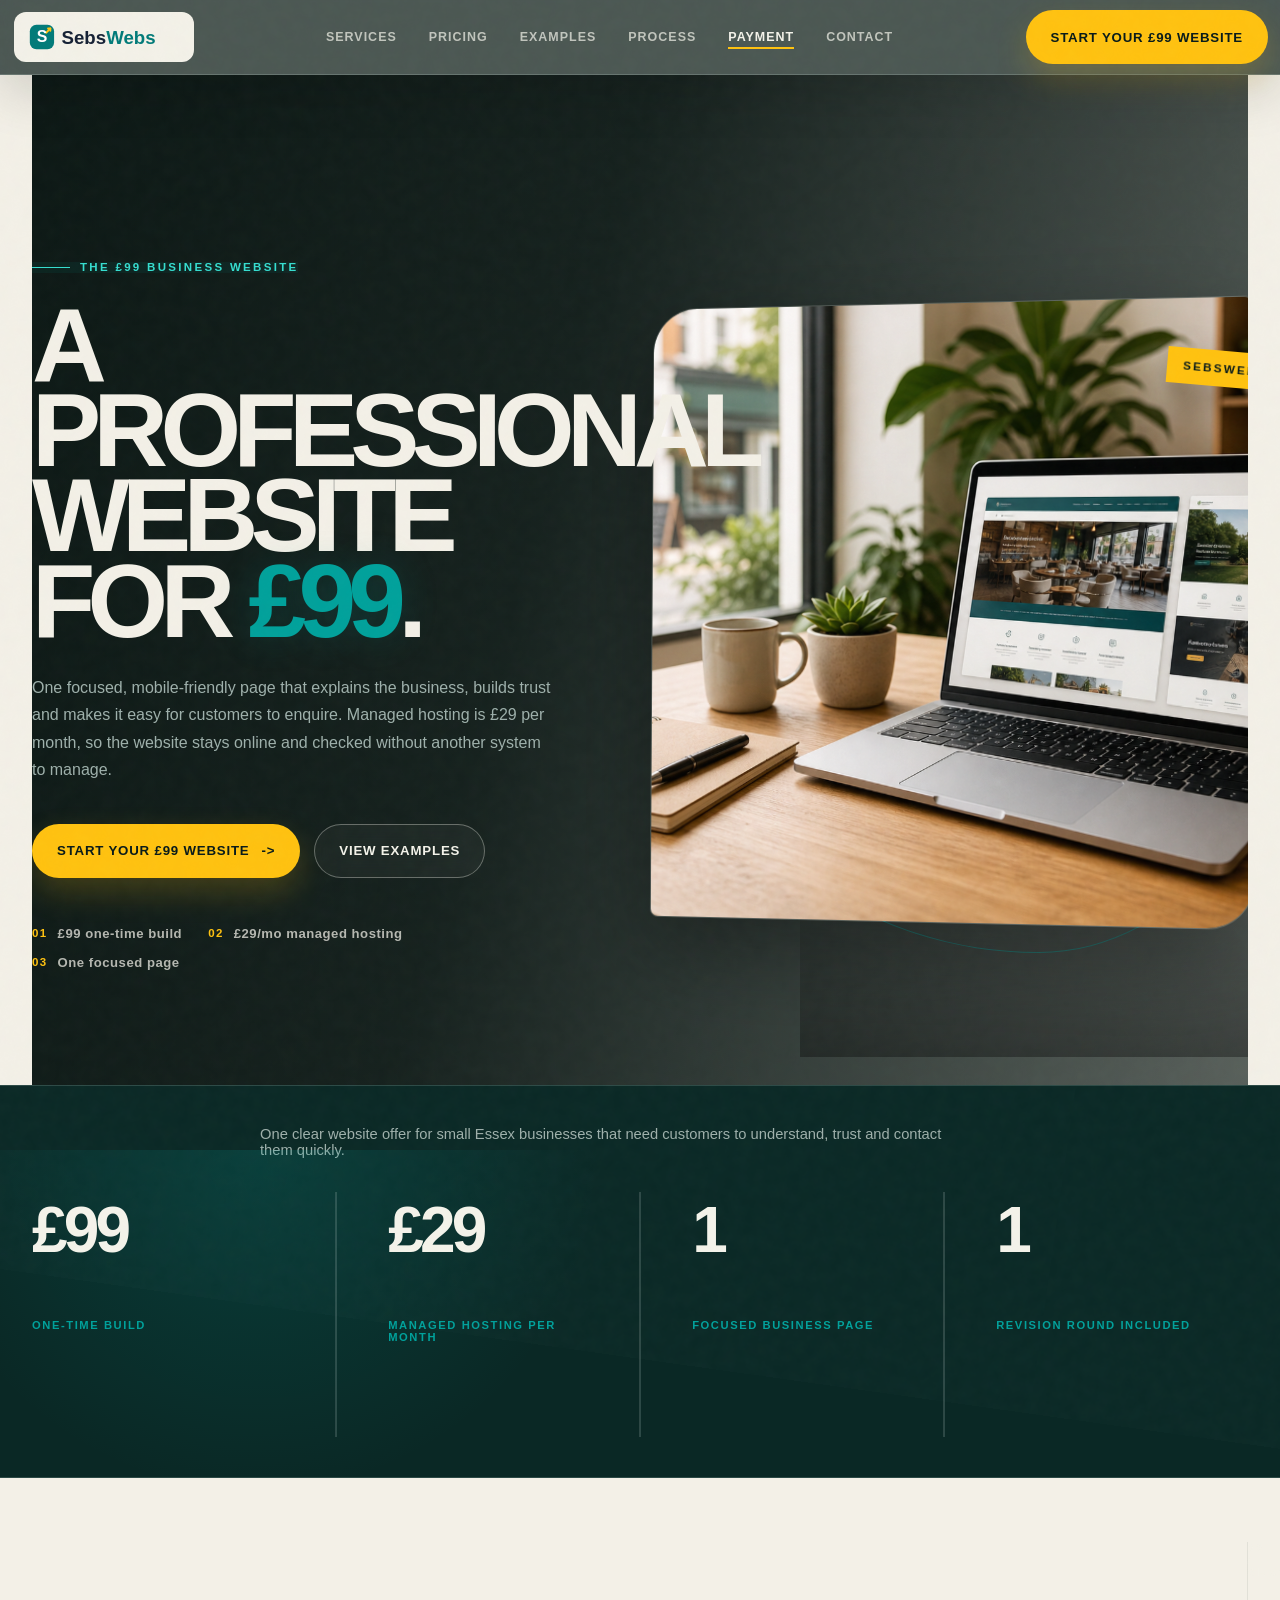
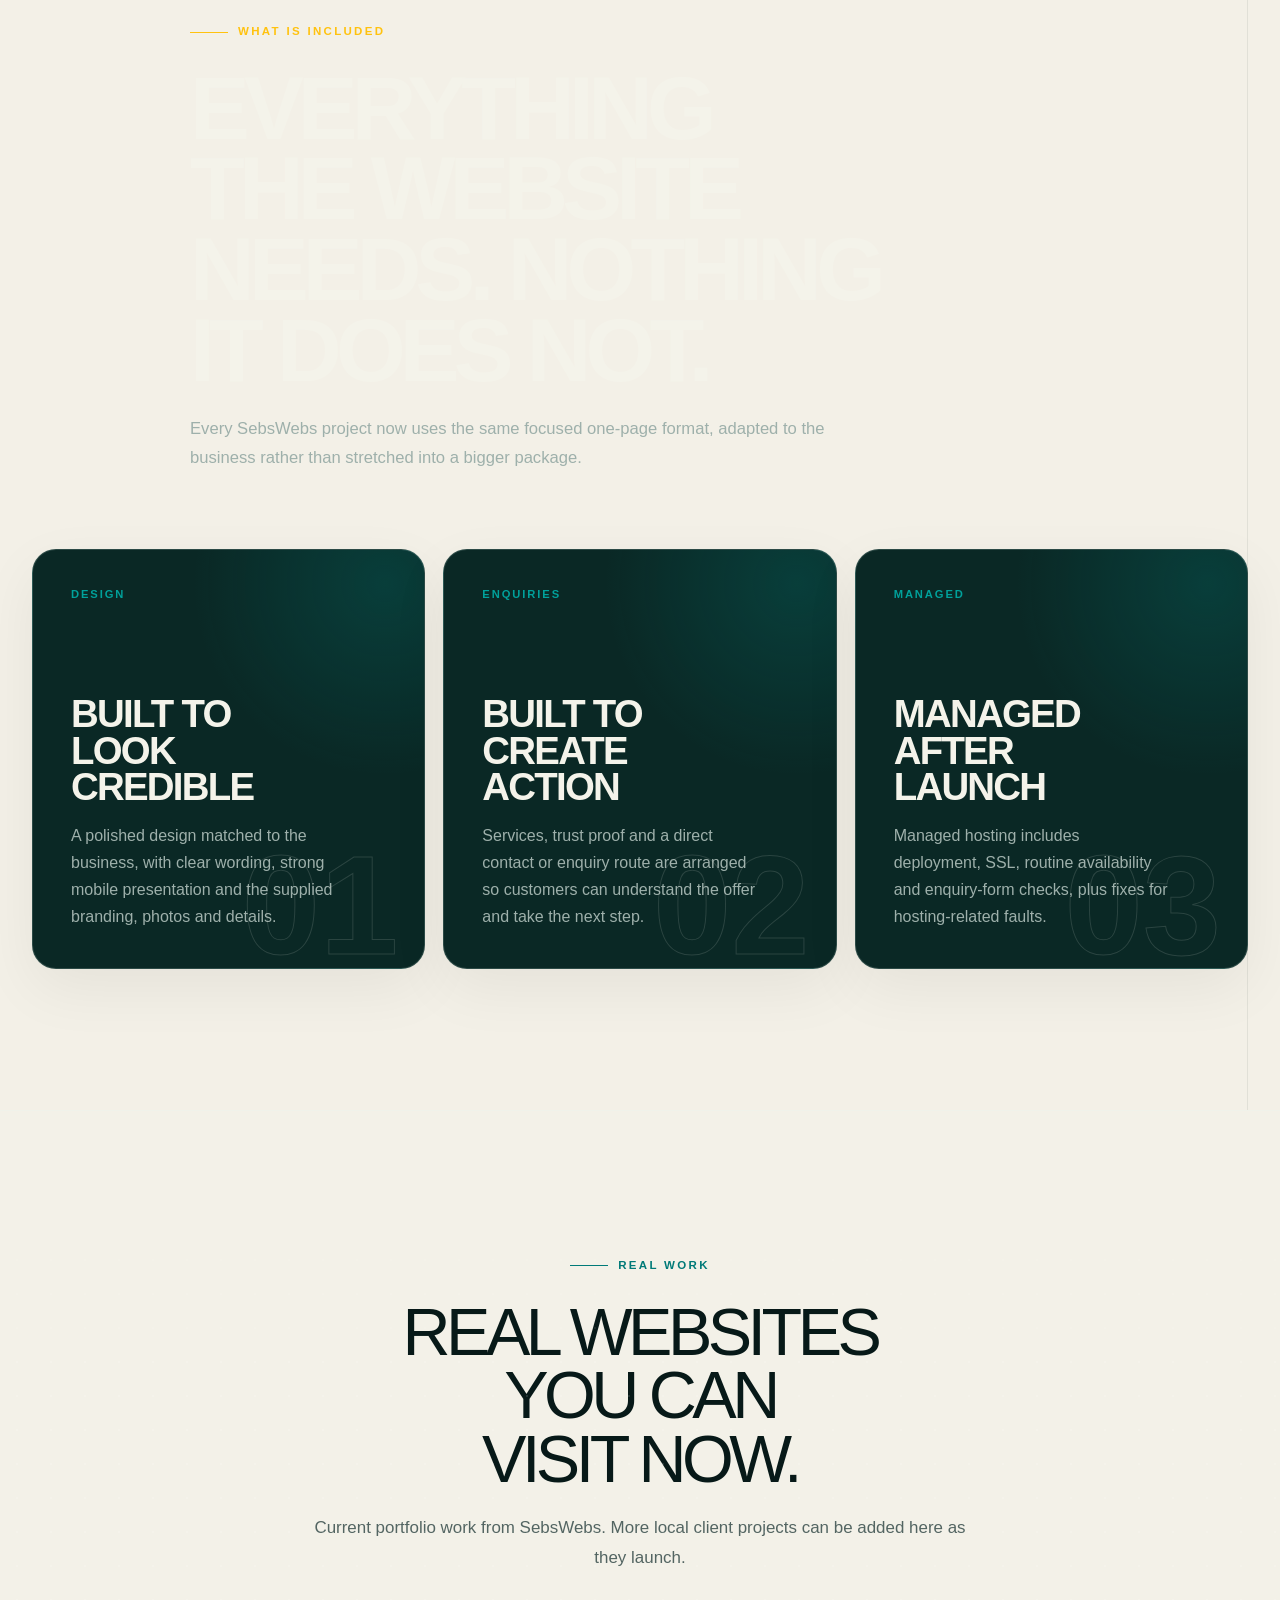
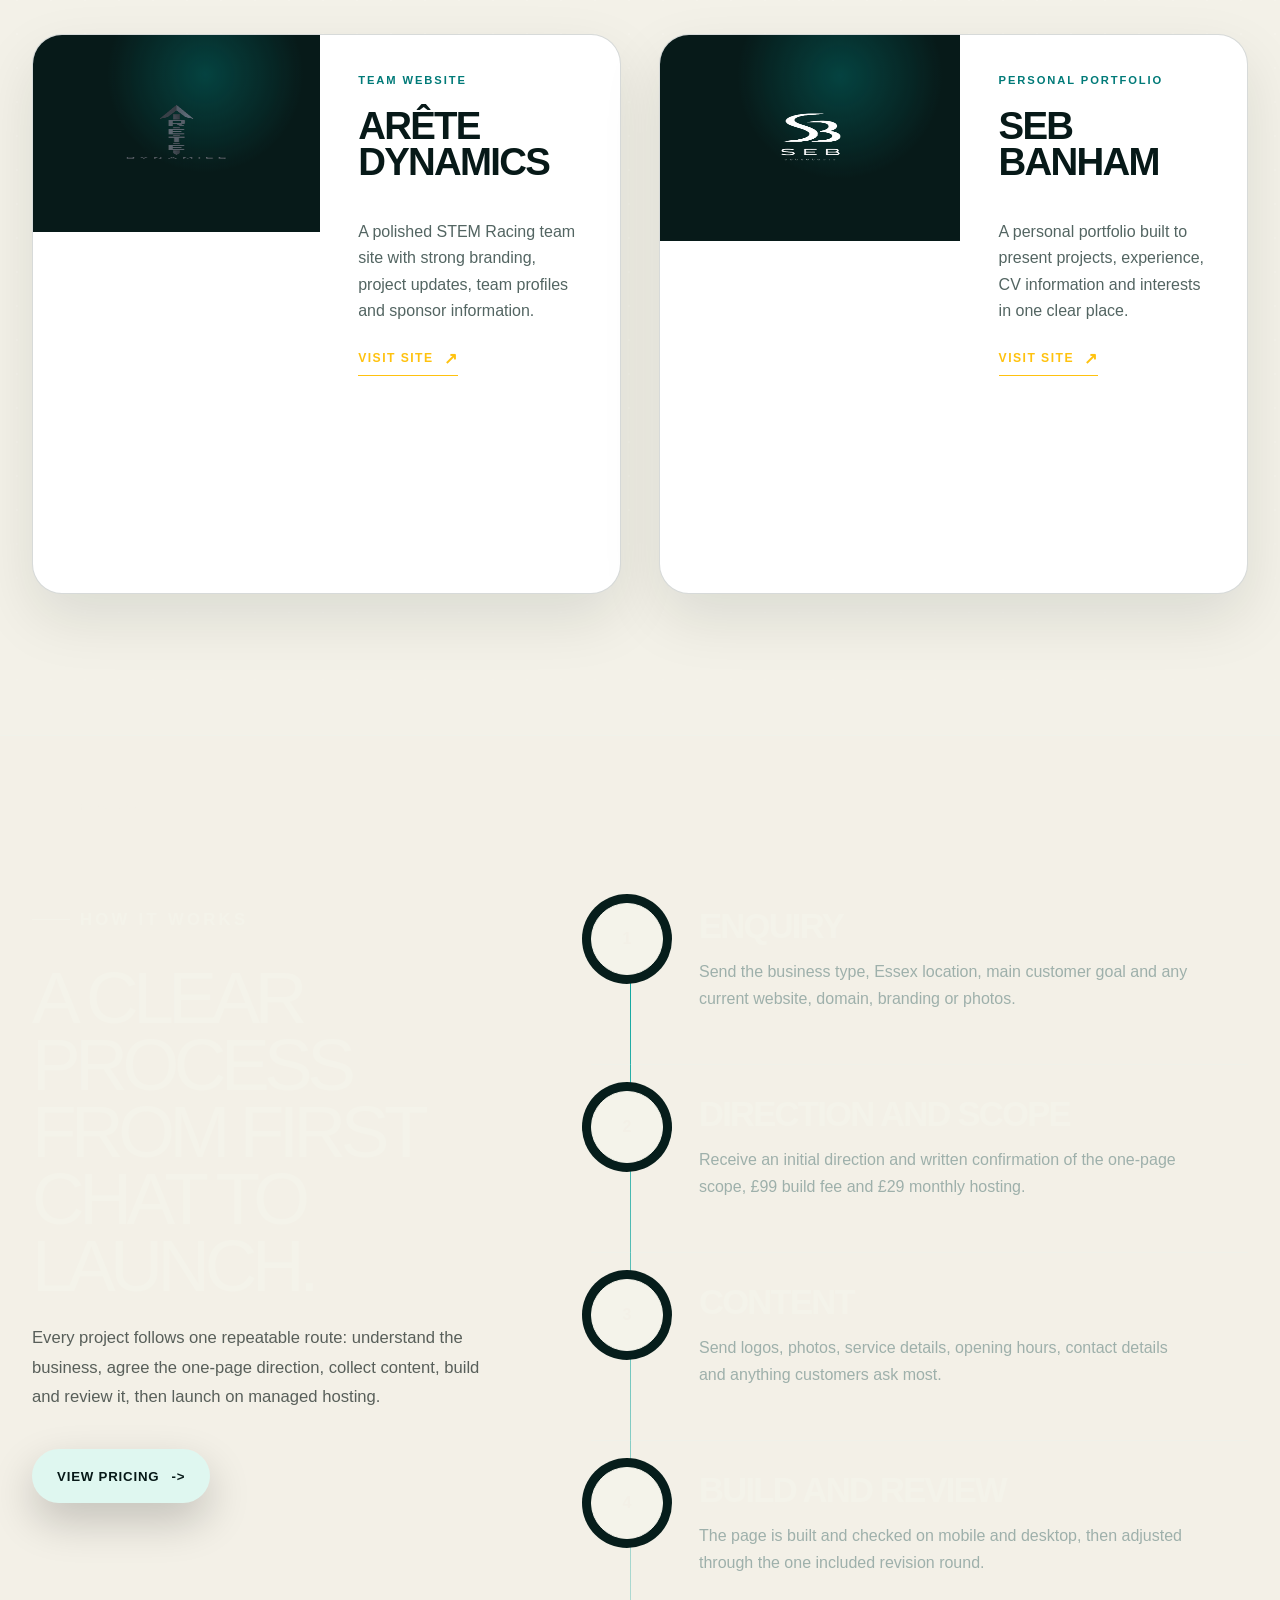
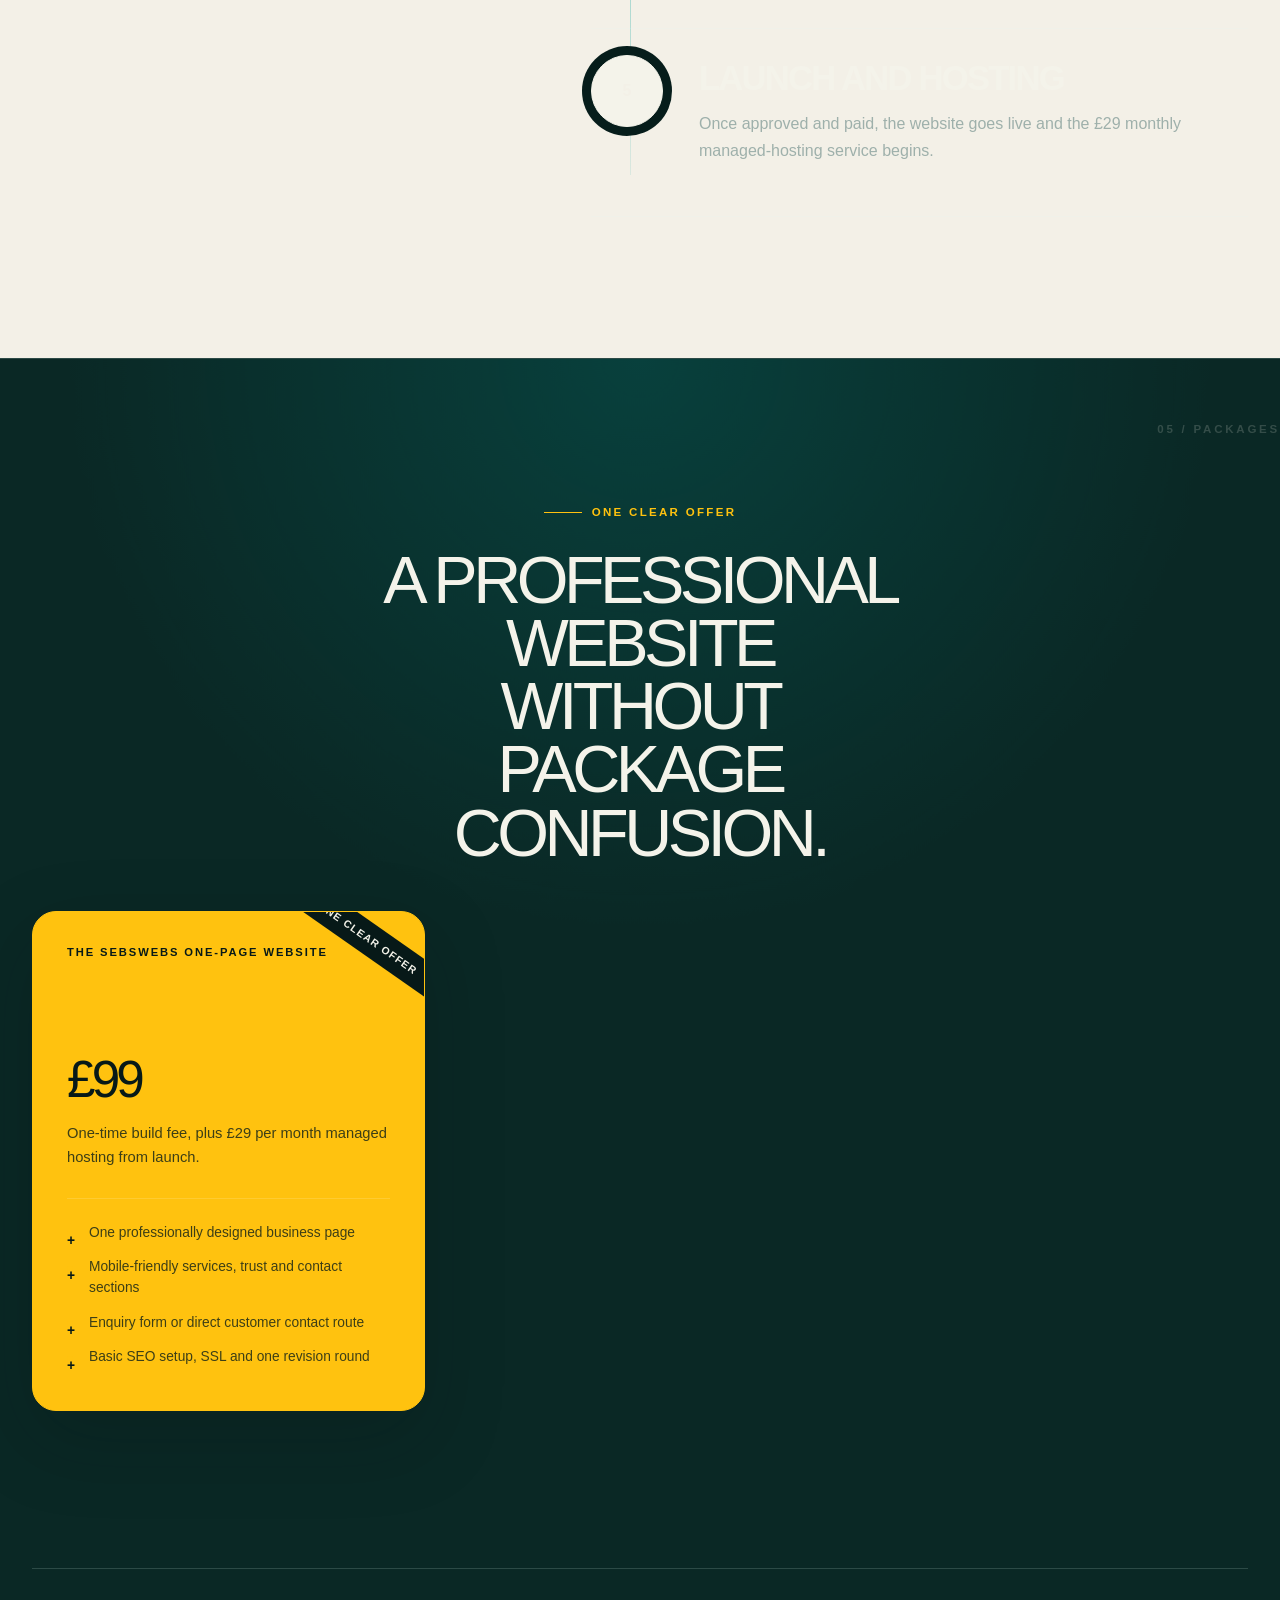
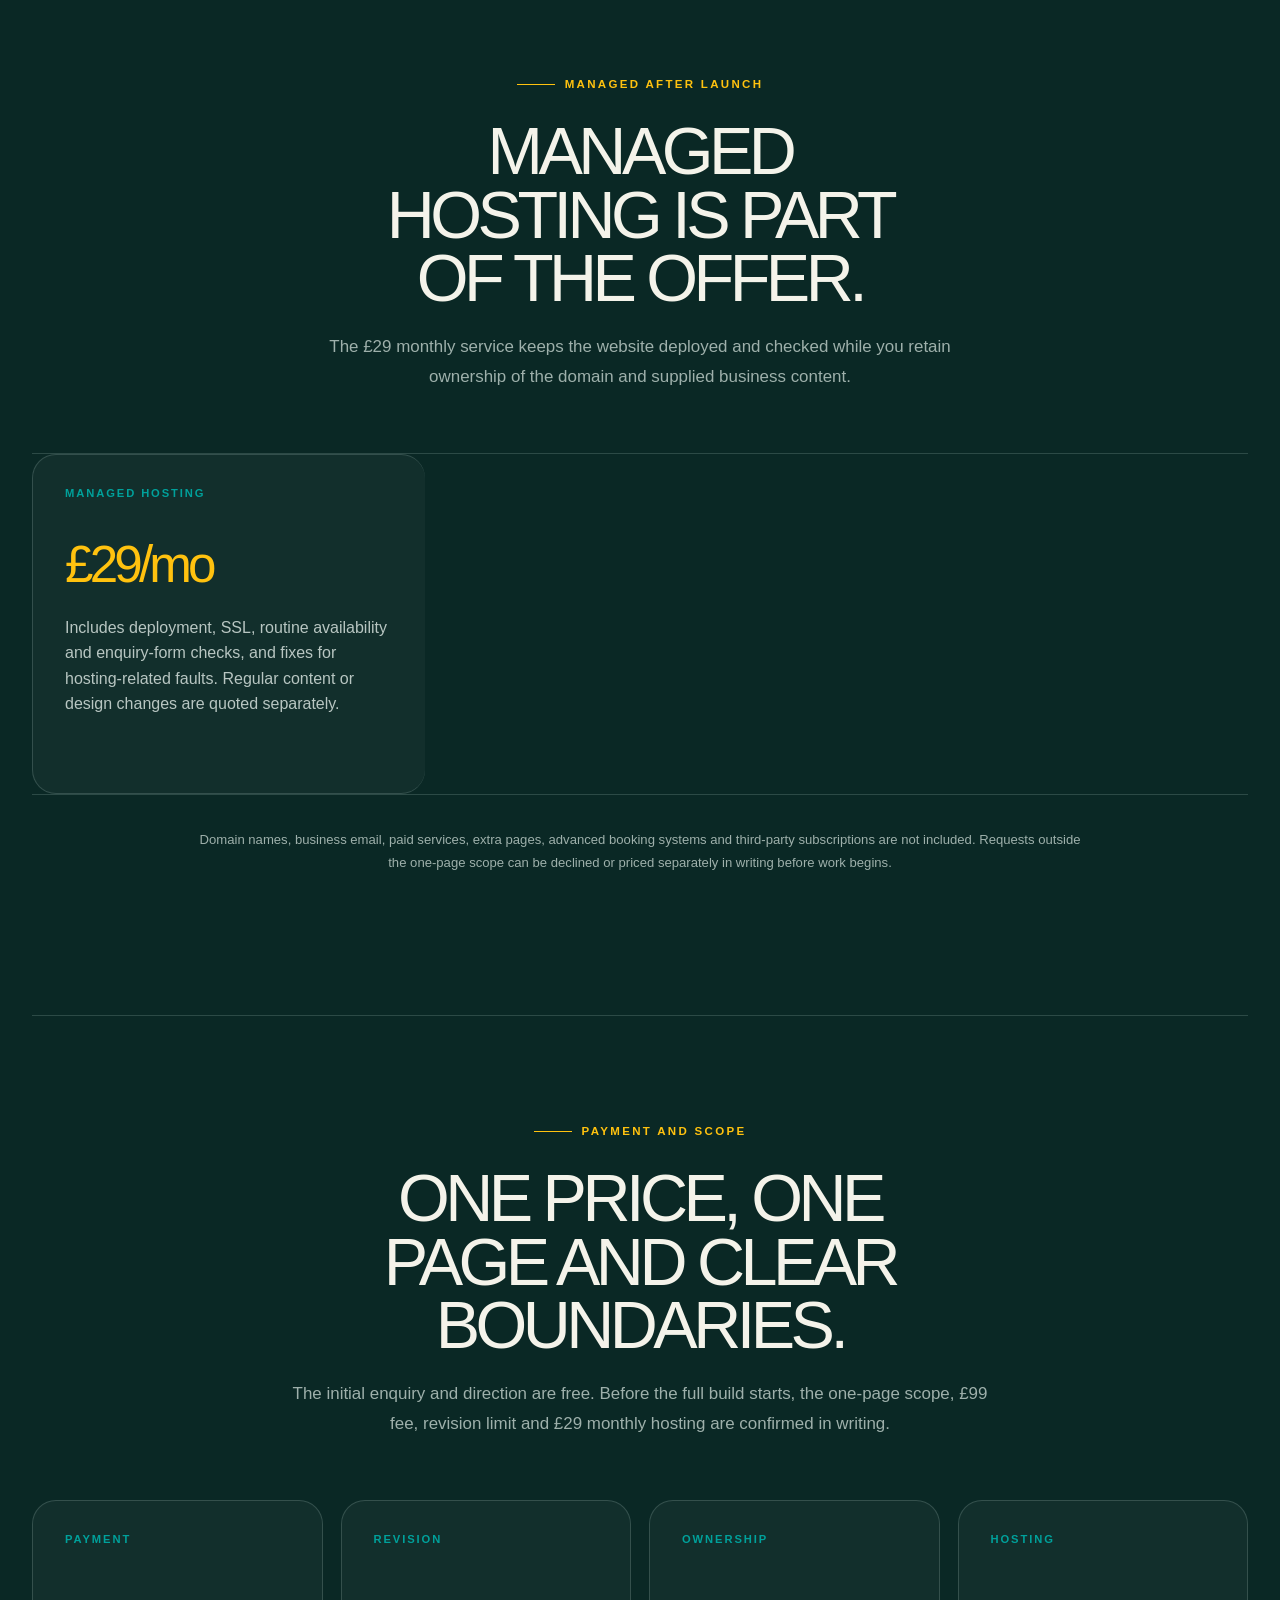
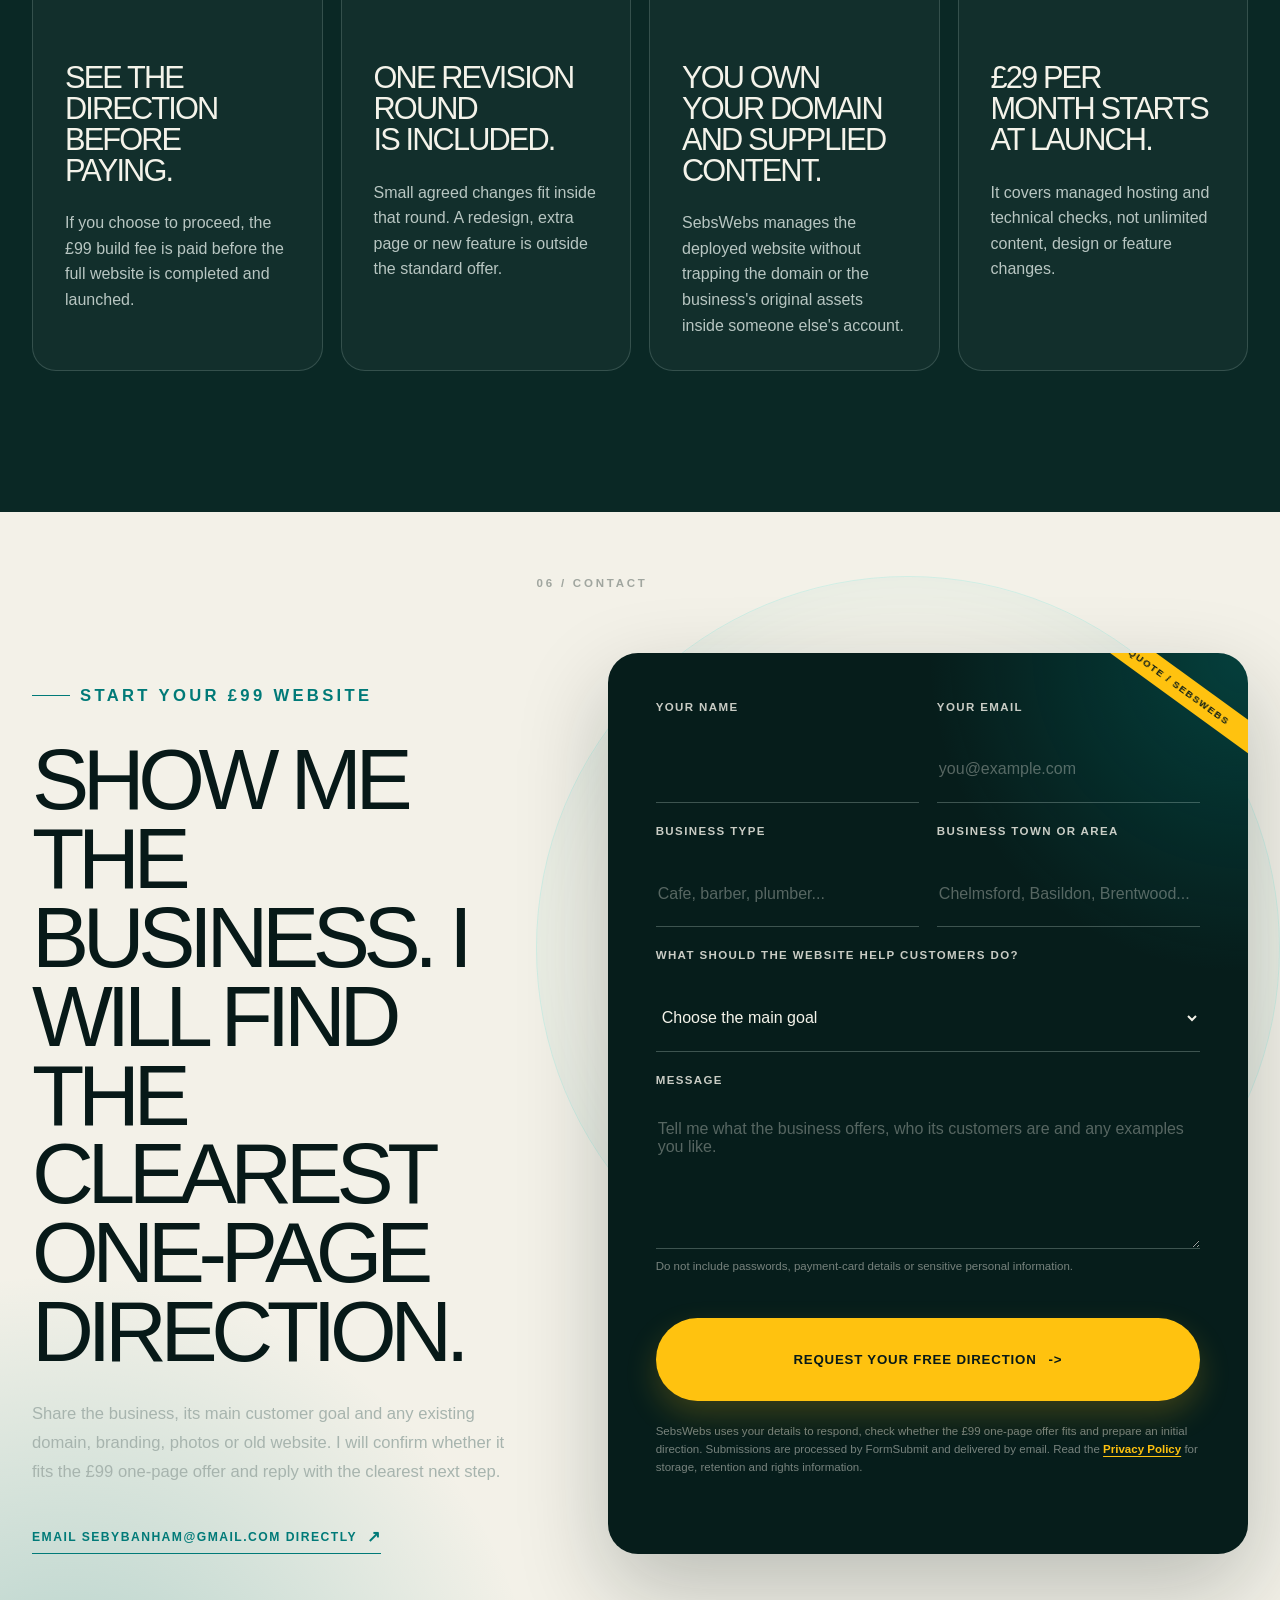
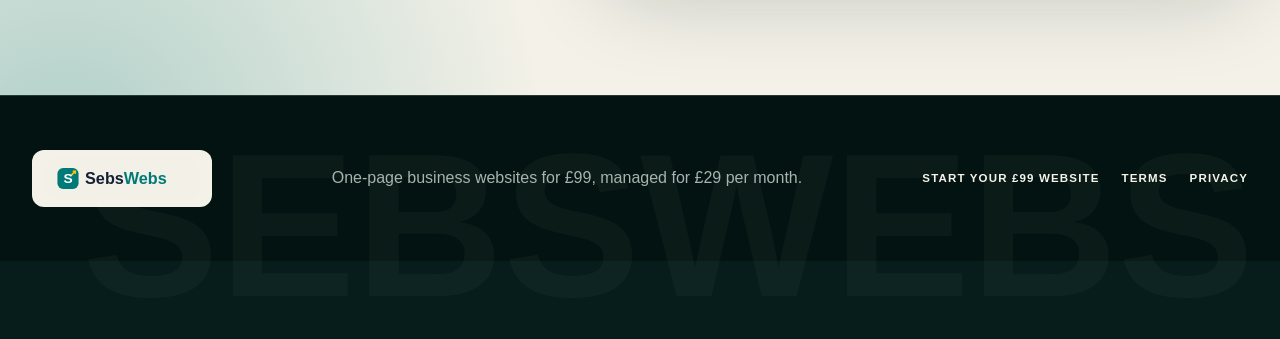
==== commit 6407507d: "Update site to single £99 offer" ====
--- a/index.html
+++ b/index.html
@@ -3,19 +3,19 @@
 <head>
   <meta charset="UTF-8">
   <meta name="viewport" content="width=device-width, initial-scale=1.0">
-  <title>SebsWebs | Affordable Website Design in Essex</title>
-  <meta name="description" content="SebsWebs builds affordable, professional website design for small businesses in Essex, from simple starter pages to editable business sites and ongoing care.">
+  <title>£99 One-Page Websites for Essex Businesses | SebsWebs</title>
+  <meta name="description" content="SebsWebs builds professional one-page websites for Essex businesses for £99, with managed hosting for £29 per month.">
   <link rel="canonical" href="https://sebswebs.co.uk/">
-  <meta name="theme-color" content="#061412">
+  <meta name="theme-color" content="#007a78">
   <meta property="og:type" content="website">
   <meta property="og:site_name" content="SebsWebs">
-  <meta property="og:title" content="SebsWebs | Affordable Website Design in Essex">
-  <meta property="og:description" content="Affordable, professional website design for small Essex businesses, from simple starter pages to editable business sites and ongoing care.">
+  <meta property="og:title" content="£99 One-Page Websites for Essex Businesses | SebsWebs">
+  <meta property="og:description" content="One professional business website for £99, with managed hosting for £29 per month.">
   <meta property="og:url" content="https://sebswebs.co.uk/">
   <meta property="og:image" content="https://sebswebs.co.uk/assets/hero-workspace.png">
   <meta name="twitter:card" content="summary_large_image">
-  <meta name="twitter:title" content="SebsWebs | Affordable Website Design in Essex">
-  <meta name="twitter:description" content="Affordable websites for small Essex businesses that need trust, enquiries and a cleaner online presence.">
+  <meta name="twitter:title" content="£99 One-Page Websites for Essex Businesses | SebsWebs">
+  <meta name="twitter:description" content="One professional business website for £99, with managed hosting for £29 per month.">
   <meta name="twitter:image" content="https://sebswebs.co.uk/assets/hero-workspace.png">
   <link rel="icon" href="/favicon.ico" sizes="any">
   <link rel="icon" href="/assets/favicon.svg" type="image/svg+xml">
@@ -56,11 +56,10 @@
             }
           ],
           "serviceType": [
-            "Small business website design",
-            "Affordable local business websites",
-            "Website care and updates"
+            "One-page small business website design",
+            "Managed business website hosting"
           ],
-          "priceRange": "Starter websites from 149 GBP"
+          "priceRange": "99 GBP setup plus 29 GBP per month managed hosting"
         },
         {
           "@type": "WebSite",
@@ -75,24 +74,7 @@
     }
   </script>
 </head>
-<body class="home-page">
-  <a class="skip-link" href="#home">Skip to content</a>
-
-  <div class="experience-loader" data-loader aria-hidden="true">
-    <div class="loader-mark">
-      <span>S</span>
-      <i></i>
-    </div>
-    <div class="loader-copy">
-      <p>Building your first impression</p>
-      <strong data-loader-value>0%</strong>
-    </div>
-    <div class="loader-track"><span data-loader-track></span></div>
-  </div>
-
-  <div class="page-progress" aria-hidden="true"><span data-page-progress></span></div>
-  <div class="cursor-orb" data-cursor-orb aria-hidden="true"></div>
-
+<body>
   <header class="site-header" data-header>
     <a class="brand" href="#home" aria-label="SebsWebs home">
       <img src="assets/logo.svg" alt="SebsWebs">
@@ -113,330 +95,282 @@
       <a href="#contact">Contact</a>
     </nav>
 
-    <a class="header-cta magnetic" href="#contact"><span>Get a free quote</span></a>
+    <a class="header-cta" href="#contact">Start your £99 website</a>
   </header>
 
   <main id="home">
-    <section class="hero section-pad" data-section="home">
-      <canvas class="signal-canvas" data-signal-canvas aria-hidden="true"></canvas>
-      <div class="hero-halo hero-halo-one" aria-hidden="true"></div>
-      <div class="hero-halo hero-halo-two" aria-hidden="true"></div>
-
+    <section class="hero section-pad">
       <div class="hero-copy">
-        <p class="eyebrow reveal-item">Affordable website design in Essex</p>
-        <h1 class="hero-title reveal-item">Professional websites for <span>small Essex businesses</span>.</h1>
-        <p class="hero-text reveal-item">SebsWebs builds clean, fast and mobile-friendly websites for small Essex businesses that need to explain what they do, build trust quickly and make it easy for people to enquire.</p>
-        <div class="hero-actions reveal-item">
-          <a class="button primary magnetic" href="#contact"><span>Get a free quote</span><b aria-hidden="true">↗</b></a>
-          <a class="button secondary magnetic" href="#examples"><span>View examples</span><b aria-hidden="true">↓</b></a>
-        </div>
-        <ul class="trust-list reveal-item" aria-label="SebsWebs benefits">
-          <li><span aria-hidden="true">01</span>Packages from &pound;199</li>
-          <li><span aria-hidden="true">02</span>Clear fixed quotes</li>
-          <li><span aria-hidden="true">03</span>Email-only enquiries</li>
+        <p class="eyebrow">The £99 business website</p>
+        <h1>A professional website for <span>&pound;99</span>.</h1>
+        <p class="hero-text">One focused, mobile-friendly page that explains the business, builds trust and makes it easy for customers to enquire. Managed hosting is £29 per month, so the website stays online and checked without another system to manage.</p>
+        <div class="hero-actions">
+          <a class="button primary" href="#contact">Start your £99 website <span aria-hidden="true">-&gt;</span></a>
+          <a class="button secondary" href="#examples">View examples</a>
+        </div>
+        <ul class="trust-list" aria-label="SebsWebs benefits">
+          <li><span aria-hidden="true">01</span>&pound;99 one-time build</li>
+          <li><span aria-hidden="true">02</span>&pound;29/mo managed hosting</li>
+          <li><span aria-hidden="true">03</span>One focused page</li>
         </ul>
       </div>
 
-      <div class="hero-stage reveal-item" data-tilt data-tilt-strength="7" aria-label="SebsWebs website examples">
-        <div class="hero-stage-ring" aria-hidden="true"></div>
-        <div class="browser-shell">
-          <div class="browser-bar">
-            <div class="browser-dots" aria-hidden="true"><i></i><i></i><i></i></div>
-            <p>sebswebs.co.uk / creative studio</p>
-            <span>LIVE</span>
-          </div>
-          <div class="browser-image-wrap">
-            <img src="assets/hero-workspace.png" alt="Laptop on a desk showing local business website designs">
-            <div class="browser-scan" aria-hidden="true"></div>
-          </div>
-        </div>
-        <div class="floating-chip chip-one"><span>01</span>Strategy</div>
-        <div class="floating-chip chip-two"><span>02</span>Design</div>
-        <div class="floating-chip chip-three"><span>03</span>Launch</div>
-      </div>
-
-      <a class="scroll-cue" href="#proof" aria-label="Scroll to trust signals">
-        <span>Scroll to explore</span>
-        <i aria-hidden="true"></i>
-      </a>
-    </section>
-
-    <div class="word-marquee" aria-hidden="true">
-      <div class="word-marquee-track">
-        <span>STRATEGY</span><i>✦</i><span>DESIGN</span><i>✦</i><span>DEVELOPMENT</span><i>✦</i><span>LAUNCH</span><i>✦</i><span>STRATEGY</span><i>✦</i><span>DESIGN</span><i>✦</i><span>DEVELOPMENT</span><i>✦</i><span>LAUNCH</span><i>✦</i>
-      </div>
-    </div>
-
-    <section class="proof section-pad" id="proof" data-section="proof">
-      <div class="proof-intro reveal-item">
-        <span class="section-index">01 / 07</span>
-        <p>Built for small Essex companies that need a website people can trust before they call, book or buy.</p>
-      </div>
+      <div class="hero-media" aria-label="SebsWebs website examples">
+        <img src="assets/hero-workspace.png" alt="Laptop on a desk showing local business website designs">
+      </div>
+    </section>
+
+    <section class="proof section-pad" aria-label="Trust signals">
+      <p>One clear website offer for small Essex businesses that need customers to understand, trust and contact them quickly.</p>
       <div class="proof-grid">
-        <div class="reveal-item"><strong>&pound;199</strong><span>starter option</span></div>
-        <div class="reveal-item"><strong>1-5</strong><span>page builds</span></div>
-        <div class="reveal-item"><strong>Static</strong><span>or editable sites</span></div>
-        <div class="reveal-item"><strong>Care</strong><span>optional plans</span></div>
-      </div>
-    </section>
-
-    <section class="services section-pad" id="services" data-section="services">
-      <div class="section-heading split-heading reveal-item">
         <div>
-          <span class="section-index">02 / 07</span>
-          <p class="eyebrow">What we build</p>
+          <strong>&pound;99</strong>
+          <span>one-time build</span>
         </div>
         <div>
-          <h2>Website options that match where your business is now.</h2>
-          <p>Start with a simple professional site, then add more pages, polish or editing tools when the business needs them.</p>
-        </div>
+          <strong>&pound;29</strong>
+          <span>managed hosting per month</span>
+        </div>
+        <div>
+          <strong>1</strong>
+          <span>focused business page</span>
+        </div>
+        <div>
+          <strong>1</strong>
+          <span>revision round included</span>
+        </div>
+      </div>
+    </section>
+
+    <section class="services section-pad" id="services">
+      <div class="section-heading">
+        <p class="eyebrow">What is included</p>
+        <h2>Everything the website needs. Nothing it does not.</h2>
+        <p>Every SebsWebs project now uses the same focused one-page format, adapted to the business rather than stretched into a bigger package.</p>
       </div>
 
       <div class="service-grid">
-        <article class="service-item reveal-item" data-tilt data-tilt-strength="3">
-          <div class="service-top"><span>Quick start</span><b>01</b></div>
-          <div class="service-orbit" aria-hidden="true"><i></i></div>
-          <h3>Simple online presence</h3>
-          <p>A simple, tidy web presence for businesses that need something online quickly without committing to a bigger build.</p>
-        </article>
-        <article class="service-item reveal-item" data-tilt data-tilt-strength="3">
-          <div class="service-top"><span>Business</span><b>02</b></div>
-          <div class="service-orbit service-orbit-square" aria-hidden="true"><i></i></div>
-          <h3>Proper small business sites</h3>
-          <p>Separate pages, clearer services, trust proof and enquiry routes for businesses that need a stronger first impression.</p>
-        </article>
-        <article class="service-item reveal-item" data-tilt data-tilt-strength="3">
-          <div class="service-top"><span>Editable</span><b>03</b></div>
-          <div class="service-orbit service-orbit-grid" aria-hidden="true"><i></i><i></i><i></i><i></i></div>
-          <h3>Sites you can update</h3>
-          <p>Add a simple dashboard for reviews, testimonials, offers, gallery items and FAQs when you need more control.</p>
-        </article>
-      </div>
-    </section>
-
-    <section class="examples section-pad" id="examples" data-section="examples">
-      <div class="section-heading project-heading reveal-item">
-        <div>
-          <span class="section-index">03 / 07</span>
-          <p class="eyebrow">Real work</p>
-        </div>
+        <article class="service-item">
+          <span>Design</span>
+          <h3>Built to look credible</h3>
+          <p>A polished design matched to the business, with clear wording, strong mobile presentation and the supplied branding, photos and details.</p>
+        </article>
+        <article class="service-item">
+          <span>Enquiries</span>
+          <h3>Built to create action</h3>
+          <p>Services, trust proof and a direct contact or enquiry route are arranged so customers can understand the offer and take the next step.</p>
+        </article>
+        <article class="service-item">
+          <span>Managed</span>
+          <h3>Managed after launch</h3>
+          <p>Managed hosting includes deployment, SSL, routine availability and enquiry-form checks, plus fixes for hosting-related faults.</p>
+        </article>
+      </div>
+    </section>
+
+    <section class="examples section-pad" id="examples">
+      <div class="section-heading compact">
+        <p class="eyebrow">Real work</p>
         <h2>Real websites you can visit now.</h2>
         <p>Current portfolio work from SebsWebs. More local client projects can be added here as they launch.</p>
       </div>
 
       <div class="example-grid real-work-grid">
-        <article class="example-item portfolio-item reveal-item" data-tilt data-tilt-strength="4">
-          <a class="project-visual" href="https://aretedynamics.co.uk" target="_blank" rel="noopener" aria-label="Visit ARÊTE Dynamics website">
-            <div class="project-number">001</div>
-            <img src="assets/portfolio-arete.png" alt="ARÊTE Dynamics website branding preview">
-            <span class="project-open" aria-hidden="true">↗</span>
-          </a>
-          <div class="project-copy">
+        <article class="example-item portfolio-item">
+          <img src="assets/portfolio-arete.png" alt="ARÊTE Dynamics website branding preview">
+          <div>
             <p>Team website</p>
             <h3>ARÊTE Dynamics</h3>
             <span>A polished STEM Racing team site with strong branding, project updates, team profiles and sponsor information.</span>
-            <a class="text-link" href="https://aretedynamics.co.uk" target="_blank" rel="noopener">Visit site <b aria-hidden="true">↗</b></a>
-          </div>
-        </article>
-        <article class="example-item portfolio-item reveal-item" data-tilt data-tilt-strength="4">
-          <a class="project-visual" href="http://sebbanham.co.uk" target="_blank" rel="noopener" aria-label="Visit Seb Banham portfolio website">
-            <div class="project-number">002</div>
-            <img src="assets/portfolio-sebbanham.png" alt="Seb Banham portfolio website branding preview">
-            <span class="project-open" aria-hidden="true">↗</span>
-          </a>
-          <div class="project-copy">
+            <a class="text-link" href="https://aretedynamics.co.uk" target="_blank" rel="noopener">Visit site</a>
+          </div>
+        </article>
+        <article class="example-item portfolio-item">
+          <img src="assets/portfolio-sebbanham.png" alt="Seb Banham portfolio website branding preview">
+          <div>
             <p>Personal portfolio</p>
             <h3>Seb Banham</h3>
             <span>A personal portfolio built to present projects, experience, CV information and interests in one clear place.</span>
-            <a class="text-link" href="http://sebbanham.co.uk" target="_blank" rel="noopener">Visit site <b aria-hidden="true">↗</b></a>
-          </div>
-        </article>
-      </div>
-    </section>
-
-    <section class="process-pricing section-pad" id="process" data-section="process">
-      <div class="process-copy reveal-item">
-        <span class="section-index">04 / 07</span>
+            <a class="text-link" href="http://sebbanham.co.uk" target="_blank" rel="noopener">Visit site</a>
+          </div>
+        </article>
+      </div>
+    </section>
+
+    <section class="process-pricing section-pad" id="process">
+      <div class="process-copy">
         <p class="eyebrow">How it works</p>
         <h2>A clear process from first chat to launch.</h2>
-        <p>Every project follows the same simple route: understand the business, agree the scope, collect content, build the site, then launch once the final balance is paid.</p>
-        <a class="button primary dark magnetic" href="#pricing"><span>View pricing</span><b aria-hidden="true">↓</b></a>
+        <p>Every project follows one repeatable route: understand the business, agree the one-page direction, collect content, build and review it, then launch on managed hosting.</p>
+        <a class="button primary dark" href="#pricing">View pricing <span aria-hidden="true">-&gt;</span></a>
       </div>
 
       <ol class="process-list">
-        <li class="reveal-item">
+        <li>
           <span>1</span>
-          <div><h3>Enquiry</h3><p>Send the business type, Essex location, rough page needs and any current website or domain.</p></div>
-        </li>
-        <li class="reveal-item">
+          <div>
+            <h3>Enquiry</h3>
+            <p>Send the business type, Essex location, main customer goal and any current website, domain, branding or photos.</p>
+          </div>
+        </li>
+        <li>
           <span>2</span>
-          <div><h3>Quote and deposit</h3><p>Get a written fixed quote with the pages, revision limit, payment plan and launch responsibilities.</p></div>
-        </li>
-        <li class="reveal-item">
+          <div>
+            <h3>Direction and scope</h3>
+            <p>Receive an initial direction and written confirmation of the one-page scope, £99 build fee and £29 monthly hosting.</p>
+          </div>
+        </li>
+        <li>
           <span>3</span>
-          <div><h3>Content</h3><p>Send logos, photos, service details, opening hours, contact details and anything customers ask most.</p></div>
-        </li>
-        <li class="reveal-item">
+          <div>
+            <h3>Content</h3>
+            <p>Send logos, photos, service details, opening hours, contact details and anything customers ask most.</p>
+          </div>
+        </li>
+        <li>
           <span>4</span>
-          <div><h3>Build and review</h3><p>The site is built, checked on mobile and desktop, then revised within the agreed package limit.</p></div>
-        </li>
-        <li class="reveal-item">
+          <div>
+            <h3>Build and review</h3>
+            <p>The page is built and checked on mobile and desktop, then adjusted through the one included revision round.</p>
+          </div>
+        </li>
+        <li>
           <span>5</span>
-          <div><h3>Launch and handover</h3><p>After final payment, the site goes live with hosting, domain access and future update options clear.</p></div>
+          <div>
+            <h3>Launch and hosting</h3>
+            <p>Once approved and paid, the website goes live and the £29 monthly managed-hosting service begins.</p>
+          </div>
         </li>
       </ol>
     </section>
 
-    <section class="pricing section-pad" id="pricing" data-section="pricing">
-      <div class="section-heading pricing-heading reveal-item">
-        <div>
-          <span class="section-index">05 / 07</span>
-          <p class="eyebrow">Packages</p>
-        </div>
-        <h2>Clear packages, with room to grow.</h2>
-      </div>
-
-      <div class="pricing-panel package-grid">
-        <article class="price-column reveal-item">
-          <div class="price-topline"><p>Online Starter Card</p><span>01</span></div>
-          <h3>&pound;199</h3>
-          <span>A compact web page for businesses that need a professional link to send people quickly.</span>
+    <section class="pricing section-pad" id="pricing">
+      <div class="section-heading compact">
+        <p class="eyebrow">One clear offer</p>
+        <h2>A professional website without package confusion.</h2>
+      </div>
+
+      <div class="pricing-panel package-grid single-offer-grid">
+        <article class="price-column featured">
+          <div class="badge">One clear offer</div>
+          <p>The SebsWebs One-Page Website</p>
+          <h3>&pound;99</h3>
+          <span>One-time build fee, plus £29 per month managed hosting from launch.</span>
           <ul>
-            <li>Short one-page website</li>
-            <li>Intro, services and contact buttons</li>
-            <li>Google Maps link</li>
-            <li>1 revision, paid upfront</li>
+            <li>One professionally designed business page</li>
+            <li>Mobile-friendly services, trust and contact sections</li>
+            <li>Enquiry form or direct customer contact route</li>
+            <li>Basic SEO setup, SSL and one revision round</li>
           </ul>
         </article>
-        <article class="price-column reveal-item">
-          <div class="price-topline"><p>Starter One-Page</p><span>02</span></div>
-          <h3>&pound;299</h3>
-          <span>A polished first site for businesses that need more than a social media page.</span>
-          <ul>
-            <li>1 polished landing page</li>
-            <li>Mobile-friendly design</li>
-            <li>Services, trust proof and contact section</li>
-            <li>Basic SEO setup and 2 revisions</li>
-          </ul>
-        </article>
-        <article class="price-column featured reveal-item">
-          <div class="badge">Most popular</div>
-          <div class="price-topline"><p>Local Business Site</p><span>03</span></div>
-          <h3>From &pound;599</h3>
-          <span>A fuller website for local companies that need separate pages, clearer services and stronger trust.</span>
-          <ul>
-            <li>Up to 5 pages</li>
-            <li>Services, about and contact pages</li>
-            <li>Gallery, FAQs or testimonials</li>
-            <li>Google Maps, enquiry routes and 2 revisions</li>
-          </ul>
-        </article>
-        <article class="price-column reveal-item">
-          <div class="price-topline"><p>Premium Presence</p><span>04</span></div>
-          <h3>From &pound;999</h3>
-          <span>More help with wording, structure, polish and launch details.</span>
-          <ul>
-            <li>Everything in Local Business Site</li>
-            <li>Copywriting help from your notes</li>
-            <li>Analytics, launch checklist and polish pass</li>
-            <li>3 revisions and 30 days of small edits</li>
-          </ul>
-        </article>
-        <article class="price-column reveal-item">
-          <div class="price-topline"><p>Editable Business Site</p><span>05</span></div>
-          <h3>From &pound;1,499</h3>
-          <span>For businesses that want to update reviews, offers, galleries or FAQs without asking for every small change.</span>
-          <ul>
-            <li>Website plus editing dashboard</li>
-            <li>Add reviews, offers and gallery items</li>
-            <li>Approve customer-submitted reviews</li>
-            <li>Care plan required from &pound;79/mo</li>
-          </ul>
-        </article>
-      </div>
-
-      <div class="care-options">
-        <div class="section-heading compact reveal-item">
-          <p class="eyebrow">Ongoing support</p>
-          <h2>Keep hosting, updates and support simple.</h2>
-          <p>You can own your domain and website accounts. SebsWebs can either hand the site over or manage updates for a monthly fee.</p>
-        </div>
-
-        <div class="care-grid">
-          <article class="care-item reveal-item"><p>No monthly plan</p><h3>&pound;0/mo</h3><span>You own everything. Future edits are quoted separately.</span></article>
-          <article class="care-item reveal-item"><p>Managed Hosting and Care</p><h3>&pound;39/mo</h3><span>Hosting/admin help, site checks, small monthly updates and priority support when the client wants you to manage it.</span></article>
-          <article class="care-item reveal-item"><p>Editable Care</p><h3>From &pound;79/mo</h3><span>Support for editable sites, dashboard checks, backups and up to 2 hours of updates each month.</span></article>
-        </div>
-      </div>
-
-      <p class="pricing-note reveal-item">Domain names, email inboxes, paid plugins, CMS costs, advanced booking systems and third-party subscriptions are quoted separately before anything is agreed. Larger builds can be split into staged payments.</p>
+      </div>
+
+      <div class="care-options" aria-label="Managed hosting">
+        <div class="section-heading compact">
+          <p class="eyebrow">Managed after launch</p>
+          <h2>Managed hosting is part of the offer.</h2>
+          <p>The £29 monthly service keeps the website deployed and checked while you retain ownership of the domain and supplied business content.</p>
+        </div>
+
+        <div class="care-grid single-care-grid">
+          <article class="care-item">
+            <p>Managed Hosting</p>
+            <h3>&pound;29/mo</h3>
+            <span>Includes deployment, SSL, routine availability and enquiry-form checks, and fixes for hosting-related faults. Regular content or design changes are quoted separately.</span>
+          </article>
+        </div>
+      </div>
+
+      <p class="pricing-note">Domain names, business email, paid services, extra pages, advanced booking systems and third-party subscriptions are not included. Requests outside the one-page scope can be declined or priced separately in writing before work begins.</p>
 
       <div class="payment-scope" id="payment" aria-label="Payment and project scope">
-        <div class="section-heading compact reveal-item">
-          <span class="section-index">06 / 07</span>
+        <div class="section-heading compact">
           <p class="eyebrow">Payment and scope</p>
-          <h2>Clear rules before work starts.</h2>
-          <p>Every project gets a written quote first, so the price, pages, revision limit and payment stages are clear before anything is built.</p>
+          <h2>One price, one page and clear boundaries.</h2>
+          <p>The initial enquiry and direction are free. Before the full build starts, the one-page scope, £99 fee, revision limit and £29 monthly hosting are confirmed in writing.</p>
         </div>
 
         <div class="scope-grid">
-          <article class="scope-item reveal-item"><p>Deposits</p><h3>No work starts without an agreed deposit.</h3><span>&pound;199 and &pound;299 jobs are paid upfront. Larger builds usually start with a 40% deposit, then the final balance before launch.</span></article>
-          <article class="scope-item reveal-item"><p>Revisions</p><h3>Packages include clear revision limits.</h3><span>Small changes are expected. Full redesigns, extra pages or new features are quoted before being added.</span></article>
-          <article class="scope-item reveal-item"><p>Ownership</p><h3>You can own your domain and key accounts.</h3><span>SebsWebs can help set things up, but clients should not be trapped inside someone else's account.</span></article>
-          <article class="scope-item reveal-item"><p>Hosting</p><h3>Managed hosting is optional.</h3><span>Clients can host the site themselves, or pay SebsWebs monthly to manage hosting, checks and small updates.</span></article>
-        </div>
-      </div>
-    </section>
-
-    <section class="contact section-pad" id="contact" data-section="contact">
-      <div class="contact-noise" aria-hidden="true"></div>
-      <div class="contact-copy reveal-item">
-        <span class="section-index">07 / 07</span>
-        <p class="eyebrow">Get a quote</p>
-        <h2>Tell me what you need and I will come back with a clear next step.</h2>
-        <p>Share the type of business, where you are in Essex, the pages needed, and whether there is already a domain, photos or an old website. The form sends to email, and you can still email directly if you prefer.</p>
-        <a class="text-link direct-email" href="mailto:sebybanham@gmail.com?subject=SebsWebs%20quote%20request">Email sebybanham@gmail.com directly <b aria-hidden="true">↗</b></a>
-      </div>
-
-      <form class="quote-form reveal-item" action="https://formsubmit.co/sebybanham@gmail.com" method="POST" data-quote-form data-form-endpoint="https://formsubmit.co/ajax/sebybanham@gmail.com">
-        <input type="hidden" name="_subject" value="New SebsWebs quote request">
+          <article class="scope-item">
+            <p>Payment</p>
+            <h3>See the direction before paying.</h3>
+            <span>If you choose to proceed, the £99 build fee is paid before the full website is completed and launched.</span>
+          </article>
+          <article class="scope-item">
+            <p>Revision</p>
+            <h3>One revision round is included.</h3>
+            <span>Small agreed changes fit inside that round. A redesign, extra page or new feature is outside the standard offer.</span>
+          </article>
+          <article class="scope-item">
+            <p>Ownership</p>
+            <h3>You own your domain and supplied content.</h3>
+            <span>SebsWebs manages the deployed website without trapping the domain or the business's original assets inside someone else's account.</span>
+          </article>
+          <article class="scope-item">
+            <p>Hosting</p>
+            <h3>£29 per month starts at launch.</h3>
+            <span>It covers managed hosting and technical checks, not unlimited content, design or feature changes.</span>
+          </article>
+        </div>
+      </div>
+    </section>
+
+    <section class="contact section-pad" id="contact">
+      <div class="contact-copy">
+        <p class="eyebrow">Start your £99 website</p>
+        <h2>Show me the business. I will find the clearest one-page direction.</h2>
+        <p>Share the business, its main customer goal and any existing domain, branding, photos or old website. I will confirm whether it fits the £99 one-page offer and reply with the clearest next step.</p>
+        <a class="text-link direct-email" href="mailto:sebybanham@gmail.com?subject=SebsWebs%20%C2%A399%20website%20enquiry">Email sebybanham@gmail.com directly</a>
+      </div>
+
+      <form class="quote-form" action="https://formsubmit.co/sebybanham@gmail.com" method="POST" data-quote-form data-form-endpoint="https://formsubmit.co/ajax/sebybanham@gmail.com">
+        <input type="hidden" name="_subject" value="New SebsWebs £99 website enquiry">
+        <input type="hidden" name="package" value="£99 One-Page Website + £29/month Managed Hosting">
         <input type="hidden" name="_template" value="table">
         <input type="hidden" name="_captcha" value="false">
         <input type="hidden" name="_next" value="https://sebswebs.co.uk/thanks.html">
         <input type="text" name="_honey" class="hidden-field" tabindex="-1" autocomplete="off">
-        <div class="form-row">
-          <label>Your name<input name="name" type="text" autocomplete="name" required></label>
-          <label>Your email<input name="email" type="email" autocomplete="email" placeholder="you@example.com" required></label>
-        </div>
-        <div class="form-row">
-          <label>Business type<input name="business" type="text" placeholder="Cafe, barber, plumber..." required></label>
-          <label>Business town or area<input name="location" type="text" placeholder="Chelmsford, Basildon, Brentwood..." required></label>
-        </div>
-        <label>What does the business need?
-          <select name="package" required>
-            <option value="">Choose a package</option>
-            <option>Online Starter Card</option>
-            <option>Starter One-Page</option>
-            <option>Local Business Site</option>
-            <option>Premium Presence</option>
-            <option>Editable Business Site</option>
-            <option>Managed Care</option>
-            <option>Not sure yet</option>
+        <label>
+          Your name
+          <input name="name" type="text" autocomplete="name" required>
+        </label>
+        <label>
+          Your email
+          <input name="email" type="email" autocomplete="email" placeholder="you@example.com" required>
+        </label>
+        <label>
+          Business type
+          <input name="business" type="text" placeholder="Cafe, barber, plumber..." required>
+        </label>
+        <label>
+          Business town or area
+          <input name="location" type="text" placeholder="Chelmsford, Basildon, Brentwood..." required>
+        </label>
+        <label>
+          What should the website help customers do?
+          <select name="goal" required>
+            <option value="">Choose the main goal</option>
+            <option>Send an enquiry</option>
+            <option>Call or message the business</option>
+            <option>Understand services and build trust</option>
+            <option>Follow an existing booking or payment link</option>
+            <option>Something else</option>
           </select>
         </label>
-        <label>Message
-          <textarea name="message" rows="5" placeholder="Tell me about the business, pages needed, and any examples you like."></textarea>
+        <label>
+          Message
+          <textarea name="message" rows="5" placeholder="Tell me what the business offers, who its customers are and any examples you like."></textarea>
           <span class="field-help">Do not include passwords, payment-card details or sensitive personal information.</span>
         </label>
-        <button class="button primary magnetic" type="submit" data-submit-button><span>Send quote request</span><b aria-hidden="true">↗</b></button>
-        <p class="form-note" data-form-note>SebsWebs uses your details to respond to your enquiry and prepare a quote. Submissions are processed by FormSubmit and delivered by email. Read the <a class="form-policy-link" href="privacy.html">Privacy Policy</a> for storage, retention and rights information.</p>
+        <button class="button primary" type="submit" data-submit-button>Request your free direction <span aria-hidden="true">-&gt;</span></button>
+        <p class="form-note" data-form-note>SebsWebs uses your details to respond, check whether the £99 one-page offer fits and prepare an initial direction. Submissions are processed by FormSubmit and delivered by email. Read the <a class="form-policy-link" href="privacy.html">Privacy Policy</a> for storage, retention and rights information.</p>
       </form>
 
       <div class="form-dialog" data-form-dialog hidden>
         <div class="form-dialog-backdrop" data-form-dialog-close></div>
         <div class="form-dialog-panel" role="alertdialog" aria-modal="true" aria-labelledby="form-dialog-title" aria-describedby="form-dialog-message">
           <span class="form-dialog-icon" data-form-dialog-icon aria-hidden="true">OK</span>
-          <h3 id="form-dialog-title" data-form-dialog-title>Quote request sent</h3>
+          <h3 id="form-dialog-title" data-form-dialog-title>Website enquiry sent</h3>
           <p id="form-dialog-message" data-form-dialog-message>Thanks - your request has been sent. I will reply by email as soon as possible.</p>
           <button class="button primary" type="button" data-form-dialog-close>Back to website</button>
         </div>
@@ -445,14 +379,15 @@
   </main>
 
   <footer class="site-footer">
-    <a class="brand" href="#home"><img src="assets/logo.svg" alt="SebsWebs"></a>
-    <p>Affordable websites for small Essex businesses.</p>
+    <a class="brand" href="#home">
+      <img src="assets/logo.svg" alt="SebsWebs">
+    </a>
+    <p>One-page business websites for £99, managed for £29 per month.</p>
     <div class="footer-links">
-      <a href="#contact">Get a free quote</a>
+      <a href="#contact">Start your £99 website</a>
       <a href="terms.html">Terms</a>
       <a href="privacy.html">Privacy</a>
     </div>
-    <div class="footer-meta"><span>Essex, UK</span><span>© 2026 SebsWebs</span></div>
   </footer>
 
   <script src="script.js"></script>
--- a/styles.css
+++ b/styles.css
@@ -1,1043 +1,4 @@
-:root {
-  --ink: #142034;
-  --muted: #5a6575;
-  --teal: #007a78;
-  --teal-dark: #005f5d;
-  --mint: #e9f7f3;
-  --yellow: #ffc20f;
-  --yellow-dark: #e3a900;
-  --coral: #f2765c;
-  --line: #d9e3e4;
-  --surface: #ffffff;
-  --soft: #f6fbfa;
-  --shadow: 0 18px 50px rgba(20, 32, 52, 0.12);
-  --radius: 8px;
-}
-
-* {
-  box-sizing: border-box;
-}
-
-html {
-  scroll-behavior: smooth;
-}
-
-body {
-  margin: 0;
-  font-family: Inter, Arial, sans-serif;
-  color: var(--ink);
-  background: var(--surface);
-  overflow-x: hidden;
-}
-
-body.dialog-open {
-  overflow: hidden;
-}
-
-img {
-  display: block;
-  max-width: 100%;
-}
-
-a {
-  color: inherit;
-  text-decoration: none;
-}
-
-button,
-input,
-select,
-textarea {
-  font: inherit;
-}
-
-.section-pad {
-  padding: 88px clamp(20px, 5vw, 72px);
-}
-
-.site-header {
-  position: sticky;
-  top: 0;
-  z-index: 20;
-  display: grid;
-  grid-template-columns: auto 1fr auto;
-  align-items: center;
-  gap: 32px;
-  padding: 22px clamp(20px, 5vw, 72px);
-  background: rgba(255, 255, 255, 0.92);
-  backdrop-filter: blur(16px);
-  border-bottom: 1px solid transparent;
-  transition: border-color 180ms ease, box-shadow 180ms ease;
-}
-
-.site-header.is-scrolled {
-  border-bottom-color: rgba(0, 122, 120, 0.12);
-  box-shadow: 0 8px 30px rgba(20, 32, 52, 0.06);
-}
-
-.brand {
-  display: inline-flex;
-  align-items: center;
-  line-height: 0;
-}
-
-.brand img {
-  width: clamp(150px, 16vw, 190px);
-  height: auto;
-}
-
-.site-nav {
-  justify-self: center;
-  display: flex;
-  align-items: center;
-  gap: 34px;
-  font-size: 0.95rem;
-  font-weight: 600;
-}
-
-.site-nav a,
-.site-footer a {
-  transition: color 160ms ease;
-}
-
-.site-nav a:hover,
-.site-footer a:hover {
-  color: var(--teal);
-}
-
-.header-cta,
-.button {
-  display: inline-flex;
-  align-items: center;
-  justify-content: center;
-  gap: 10px;
-  min-height: 50px;
-  padding: 0 24px;
-  border-radius: 7px;
-  font-weight: 800;
-  border: 1px solid transparent;
-  cursor: pointer;
-  transition: transform 160ms ease, box-shadow 160ms ease, background 160ms ease;
-}
-
-.header-cta,
-.button.primary {
-  background: var(--yellow);
-  color: #111827;
-  box-shadow: 0 10px 24px rgba(255, 194, 15, 0.28);
-}
-
-.button.primary.dark {
-  background: var(--teal);
-  color: #fff;
-  box-shadow: 0 12px 26px rgba(0, 122, 120, 0.22);
-}
-
-.button.secondary {
-  color: var(--teal-dark);
-  background: #fff;
-  border-color: var(--teal);
-}
-
-.header-cta:hover,
-.button:hover {
-  transform: translateY(-2px);
-}
-
-.menu-toggle {
-  display: none;
-  width: 44px;
-  height: 44px;
-  padding: 0;
-  border: 1px solid var(--line);
-  border-radius: 7px;
-  background: #fff;
-}
-
-.menu-toggle span {
-  display: block;
-  width: 20px;
-  height: 2px;
-  margin: 4px auto;
-  background: var(--ink);
-}
-
-.hero {
-  min-height: calc(100vh - 88px);
-  display: grid;
-  grid-template-columns: minmax(0, 0.86fr) minmax(420px, 1.14fr);
-  gap: clamp(36px, 5vw, 78px);
-  align-items: center;
-  padding-top: 54px;
-  padding-bottom: 54px;
-  overflow: hidden;
-}
-
-.hero-copy {
-  max-width: 590px;
-}
-
-.eyebrow {
-  display: inline-flex;
-  width: fit-content;
-  margin: 0 0 28px;
-  padding: 8px 16px;
-  border: 1px solid rgba(0, 122, 120, 0.42);
-  border-radius: 999px;
-  color: var(--teal-dark);
-  background: rgba(233, 247, 243, 0.55);
-  font-size: 0.78rem;
-  font-weight: 800;
-  text-transform: uppercase;
-}
-
-h1,
-h2,
-h3,
-p {
-  margin-top: 0;
-}
-
-h1 {
-  margin-bottom: 26px;
-  font-size: clamp(3.1rem, 6vw, 5.7rem);
-  line-height: 1.06;
-  letter-spacing: 0;
-}
-
-h1::first-letter {
-  letter-spacing: 0;
-}
-
-h1 span {
-  color: var(--teal);
-}
-
-.hero h1 {
-  max-width: 12ch;
-}
-
-.hero h1::selection,
-.brand::selection {
-  background: var(--yellow);
-}
-
-.hero-text {
-  max-width: 540px;
-  color: var(--muted);
-  font-size: 1.15rem;
-  line-height: 1.72;
-}
-
-.hero-actions {
-  display: flex;
-  flex-wrap: wrap;
-  gap: 14px;
-  margin: 36px 0 42px;
-}
-
-.trust-list {
-  display: grid;
-  gap: 20px;
-  padding: 0;
-  margin: 0;
-  list-style: none;
-  color: #263449;
-}
-
-.trust-list li {
-  display: flex;
-  align-items: center;
-  gap: 14px;
-  font-weight: 600;
-}
-
-.trust-list span {
-  display: inline-grid;
-  place-items: center;
-  width: 34px;
-  height: 34px;
-  border-radius: 50%;
-  border: 1px solid var(--teal);
-  color: var(--teal);
-  font-size: 0.72rem;
-  font-weight: 800;
-}
-
-.hero-media {
-  position: relative;
-  min-height: 640px;
-}
-
-.hero-media img {
-  width: min(820px, 58vw);
-  min-height: 640px;
-  object-fit: cover;
-  border-radius: 8px 0 0 8px;
-  box-shadow: var(--shadow);
-}
-
-.proof {
-  background: linear-gradient(180deg, #ffffff 0%, var(--soft) 100%);
-  text-align: center;
-  border-top: 1px solid rgba(0, 122, 120, 0.08);
-}
-
-.proof > p {
-  margin-bottom: 42px;
-  color: #334155;
-  font-weight: 600;
-}
-
-.proof-grid {
-  display: grid;
-  grid-template-columns: repeat(4, 1fr);
-  gap: 28px;
-  max-width: 1080px;
-  margin: 0 auto;
-}
-
-.proof-grid div {
-  display: grid;
-  gap: 8px;
-}
-
-.proof-grid strong {
-  color: var(--teal);
-  font-size: clamp(2rem, 4vw, 3.2rem);
-}
-
-.proof-grid span {
-  color: var(--muted);
-  font-weight: 600;
-}
-
-.section-heading {
-  max-width: 760px;
-  margin-bottom: 46px;
-}
-
-.section-heading.compact {
-  max-width: 830px;
-  margin-left: auto;
-  margin-right: auto;
-  text-align: center;
-}
-
-h2 {
-  margin-bottom: 18px;
-  font-size: clamp(2.35rem, 4.2vw, 4.2rem);
-  line-height: 1.12;
-}
-
-.section-heading p:not(.eyebrow),
-.process-copy p,
-.contact-copy p {
-  color: var(--muted);
-  font-size: 1.08rem;
-  line-height: 1.7;
-}
-
-.service-grid,
-.example-grid {
-  display: grid;
-  grid-template-columns: repeat(3, 1fr);
-  gap: 24px;
-}
-
-.real-work-grid {
-  grid-template-columns: repeat(2, minmax(0, 1fr));
-  max-width: 960px;
-  margin: 0 auto;
-}
-
-.service-item,
-.example-item {
-  border: 1px solid var(--line);
-  border-radius: var(--radius);
-  background: #fff;
-}
-
-.service-item {
-  padding: 30px;
-}
-
-.service-item span,
-.example-item p,
-.price-column p {
-  color: var(--teal);
-  font-weight: 800;
-  text-transform: uppercase;
-  font-size: 0.78rem;
-}
-
-.service-item h3,
-.example-item h3 {
-  margin-bottom: 12px;
-  font-size: 1.35rem;
-}
-
-.service-item p {
-  color: var(--muted);
-  line-height: 1.65;
-}
-
-.examples {
-  background: var(--soft);
-}
-
-.example-item {
-  overflow: hidden;
-}
-
-.example-item img {
-  width: 100%;
-  aspect-ratio: 4 / 3;
-  object-fit: cover;
-}
-
-.example-item div {
-  padding: 24px;
-}
-
-.portfolio-item img {
-  padding: 34px;
-  background: #0d141f;
-  object-fit: contain;
-}
-
-.portfolio-item span {
-  display: block;
-  color: var(--muted);
-  line-height: 1.6;
-}
-
-.text-link {
-  display: inline-flex;
-  width: fit-content;
-  margin-top: 18px;
-  color: var(--teal);
-  font-weight: 800;
-}
-
-.text-link:hover {
-  color: var(--teal-dark);
-}
-
-.process-pricing {
-  display: grid;
-  grid-template-columns: 0.9fr 1.1fr;
-  gap: clamp(34px, 7vw, 96px);
-  align-items: center;
-  background: linear-gradient(180deg, #ffffff, #fbf6e8);
-}
-
-.process-copy {
-  max-width: 560px;
-}
-
-.process-copy .button {
-  margin-top: 20px;
-}
-
-.process-list {
-  display: grid;
-  gap: 30px;
-  margin: 0;
-  padding: 0;
-  list-style: none;
-}
-
-.process-list li {
-  display: grid;
-  grid-template-columns: 62px 1fr;
-  gap: 22px;
-  align-items: start;
-}
-
-.process-list span {
-  display: grid;
-  place-items: center;
-  width: 62px;
-  height: 62px;
-  border-radius: 50%;
-  color: #fff;
-  background: var(--teal);
-  font-size: 1.2rem;
-  font-weight: 800;
-  box-shadow: 0 14px 26px rgba(0, 122, 120, 0.2);
-}
-
-.process-list h3 {
-  margin-bottom: 7px;
-  font-size: 1.35rem;
-}
-
-.process-list p {
-  color: var(--muted);
-  line-height: 1.65;
-}
-
-.pricing {
-  background: #fff;
-}
-
-.pricing-panel {
-  position: relative;
-  display: grid;
-  grid-template-columns: repeat(3, 1fr);
-  max-width: 1180px;
-  margin: 0 auto;
-  border: 1px solid var(--line);
-  border-radius: var(--radius);
-  background: #fff;
-  box-shadow: 0 16px 42px rgba(20, 32, 52, 0.08);
-}
-
-.package-grid {
-  grid-template-columns: repeat(3, minmax(0, 1fr));
-  max-width: 1180px;
-  gap: 18px;
-  border: 0;
-  background: transparent;
-  box-shadow: none;
-}
-
-.price-column {
-  position: relative;
-  padding: 34px 28px;
-  min-height: 460px;
-}
-
-.price-column + .price-column {
-  border-left: 1px solid var(--line);
-}
-
-.package-grid .price-column {
-  border: 1px solid var(--line);
-  border-radius: var(--radius);
-  background: #fff;
-  box-shadow: 0 12px 30px rgba(20, 32, 52, 0.06);
-}
-
-.package-grid .price-column + .price-column {
-  border-left: 1px solid var(--line);
-}
-
-.price-column h3 {
-  margin-bottom: 12px;
-  color: var(--teal);
-  font-size: clamp(1.8rem, 2.4vw, 2.65rem);
-}
-
-.price-column span {
-  display: block;
-  min-height: 92px;
-  color: var(--muted);
-  line-height: 1.55;
-}
-
-.price-column ul {
-  display: grid;
-  gap: 13px;
-  margin: 26px 0 0;
-  padding-left: 18px;
-  color: #2f3d50;
-}
-
-.pricing-note {
-  max-width: 820px;
-  margin: 22px auto 0;
-  color: var(--muted);
-  font-size: 0.95rem;
-  line-height: 1.6;
-  text-align: center;
-}
-
-.care-options {
-  max-width: 1180px;
-  margin: 72px auto 0;
-}
-
-.care-options .section-heading {
-  margin-bottom: 32px;
-}
-
-.care-grid {
-  display: grid;
-  grid-template-columns: repeat(3, minmax(0, 1fr));
-  gap: 18px;
-}
-
-.care-item {
-  display: grid;
-  gap: 10px;
-  padding: 28px;
-  border: 1px solid var(--line);
-  border-radius: var(--radius);
-  background: #fff;
-}
-
-.care-item p {
-  margin-bottom: 0;
-  color: var(--teal);
-  font-size: 0.78rem;
-  font-weight: 800;
-  text-transform: uppercase;
-}
-
-.care-item h3 {
-  margin-bottom: 0;
-  font-size: clamp(1.8rem, 3vw, 2.5rem);
-}
-
-.care-item span {
-  color: var(--muted);
-  line-height: 1.55;
-}
-
-.payment-scope {
-  max-width: 1180px;
-  margin: 72px auto 0;
-  padding-top: 70px;
-  border-top: 1px solid var(--line);
-}
-
-.scope-grid {
-  display: grid;
-  grid-template-columns: repeat(3, minmax(0, 1fr));
-  gap: 18px;
-}
-
-.scope-item {
-  padding: 28px;
-  border: 1px solid var(--line);
-  border-radius: var(--radius);
-  background: var(--soft);
-}
-
-.scope-item p {
-  color: var(--teal);
-  font-size: 0.78rem;
-  font-weight: 800;
-  text-transform: uppercase;
-}
-
-.scope-item h3 {
-  margin-bottom: 12px;
-  font-size: 1.25rem;
-  line-height: 1.25;
-}
-
-.scope-item span {
-  color: var(--muted);
-  line-height: 1.6;
-}
-
-.featured {
-  background: linear-gradient(180deg, #fffdf3, #ffffff);
-}
-
-.badge {
-  position: absolute;
-  top: -18px;
-  left: 50%;
-  transform: translateX(-50%);
-  padding: 10px 16px;
-  border-radius: 999px;
-  background: var(--yellow);
-  color: #111827;
-  font-size: 0.75rem;
-  font-weight: 900;
-  text-transform: uppercase;
-}
-
-.contact {
-  display: grid;
-  grid-template-columns: 0.88fr 1.12fr;
-  gap: clamp(34px, 7vw, 92px);
-  align-items: start;
-  background: var(--mint);
-}
-
-.contact-copy {
-  max-width: 560px;
-}
-
-.quote-form {
-  display: grid;
-  gap: 18px;
-  padding: 32px;
-  border-radius: var(--radius);
-  background: #fff;
-  border: 1px solid rgba(0, 122, 120, 0.16);
-  box-shadow: 0 16px 34px rgba(20, 32, 52, 0.08);
-}
-
-.quote-form label {
-  display: grid;
-  gap: 8px;
-  color: #2d3b4f;
-  font-weight: 800;
-}
-
-.quote-form input,
-.quote-form select,
-.quote-form textarea {
-  width: 100%;
-  border: 1px solid var(--line);
-  border-radius: 7px;
-  padding: 14px 15px;
-  color: var(--ink);
-  background: #fff;
-  outline: none;
-  resize: vertical;
-}
-
-.quote-form input:focus,
-.quote-form select:focus,
-.quote-form textarea:focus {
-  border-color: var(--teal);
-  box-shadow: 0 0 0 4px rgba(0, 122, 120, 0.12);
-}
-
-.quote-form button:disabled {
-  cursor: wait;
-  opacity: 0.72;
-}
-
-.hidden-field {
-  display: none;
-}
-
-.form-note {
-  margin: 0;
-  color: var(--muted);
-  font-size: 0.92rem;
-  line-height: 1.5;
-}
-
-.form-note[data-state="success"] {
-  color: #146c43;
-  font-weight: 700;
-}
-
-.form-note[data-state="error"] {
-  color: #9b1c1c;
-  font-weight: 700;
-}
-
-.form-note[data-state="pending"] {
-  color: var(--teal);
-  font-weight: 700;
-}
-
-.form-dialog {
-  position: fixed;
-  inset: 0;
-  z-index: 80;
-  display: grid;
-  place-items: center;
-  padding: 22px;
-}
-
-.form-dialog[hidden] {
-  display: none;
-}
-
-.form-dialog-backdrop {
-  position: absolute;
-  inset: 0;
-  background: rgba(20, 32, 52, 0.56);
-}
-
-.form-dialog-panel {
-  position: relative;
-  z-index: 1;
-  width: min(100%, 440px);
-  padding: 30px;
-  border-radius: var(--radius);
-  background: #fff;
-  border: 1px solid rgba(0, 122, 120, 0.16);
-  box-shadow: 0 24px 70px rgba(20, 32, 52, 0.24);
-  text-align: center;
-}
-
-.form-dialog-icon {
-  display: inline-grid;
-  place-items: center;
-  width: 52px;
-  height: 52px;
-  margin-bottom: 18px;
-  border-radius: 50%;
-  background: var(--teal);
-  color: #fff;
-  font-size: 0.92rem;
-  font-weight: 900;
-  letter-spacing: 0.04em;
-}
-
-.form-dialog[data-state="error"] .form-dialog-icon {
-  background: #9b1c1c;
-}
-
-.form-dialog-panel h3 {
-  margin: 0 0 10px;
-  font-size: 1.35rem;
-}
-
-.form-dialog-panel p {
-  margin: 0 0 22px;
-  color: var(--muted);
-  line-height: 1.6;
-}
-
-.site-footer {
-  display: flex;
-  align-items: center;
-  justify-content: space-between;
-  gap: 24px;
-  padding: 34px clamp(20px, 5vw, 72px);
-  border-top: 1px solid var(--line);
-  color: var(--muted);
-}
-
-.site-footer .brand {
-  flex: 0 0 auto;
-}
-
-.site-footer .brand img {
-  width: 145px;
-}
-
-.site-footer a:last-child {
-  color: var(--teal);
-  font-weight: 800;
-}
-
-.footer-links {
-  display: flex;
-  align-items: center;
-  gap: 18px;
-  flex-wrap: wrap;
-}
-
-.footer-links a {
-  color: var(--teal);
-  font-weight: 800;
-}
-
-.legal-main {
-  max-width: 980px;
-  margin: 0 auto;
-}
-
-.legal-hero {
-  padding-bottom: 36px;
-}
-
-.legal-hero h1 {
-  max-width: 850px;
-  font-size: clamp(2.8rem, 5vw, 4.8rem);
-}
-
-.legal-content {
-  padding-top: 36px;
-}
-
-.legal-block {
-  padding: 28px 0;
-  border-top: 1px solid var(--line);
-}
-
-.legal-block h2 {
-  font-size: clamp(1.65rem, 3vw, 2.35rem);
-}
-
-.legal-block p,
-.legal-block li {
-  color: var(--muted);
-  line-height: 1.7;
-}
-
-.legal-block ul {
-  display: grid;
-  gap: 10px;
-  padding-left: 22px;
-}
-
-@media (max-width: 1020px) {
-  .site-header {
-    grid-template-columns: auto auto;
-    justify-content: space-between;
-  }
-
-  .menu-toggle {
-    display: block;
-    justify-self: end;
-    margin-left: auto;
-  }
-
-  .site-nav,
-  .header-cta {
-    display: none;
-  }
-
-  .site-header.is-open {
-    grid-template-columns: auto auto;
-  }
-
-  .site-header.is-open .site-nav {
-    grid-column: 1 / -1;
-    display: grid;
-    justify-self: stretch;
-    gap: 0;
-    padding: 10px 0;
-    border-top: 1px solid var(--line);
-  }
-
-  .site-header.is-open .site-nav a {
-    padding: 16px 0;
-  }
-
-  .hero,
-  .process-pricing,
-  .contact {
-    grid-template-columns: 1fr;
-  }
-
-  .hero {
-    min-height: auto;
-    padding-top: 48px;
-    width: 100%;
-    max-width: 100vw;
-  }
-
-  .hero h1 {
-    max-width: 11ch;
-  }
-
-  .hero-copy,
-  .hero-text,
-  .hero-actions {
-    width: 100%;
-    min-width: 0;
-  }
-
-  .hero-media {
-    min-height: 420px;
-  }
-
-  .hero-media img {
-    width: 100%;
-    min-height: 420px;
-    border-radius: var(--radius);
-  }
-
-  .service-grid,
-  .example-grid,
-  .pricing-panel,
-  .proof-grid,
-  .care-grid,
-  .scope-grid {
-    grid-template-columns: repeat(2, 1fr);
-  }
-
-  .price-column + .price-column {
-    border-left: 0;
-    border-top: 1px solid var(--line);
-  }
-
-  .package-grid .price-column,
-  .package-grid .price-column + .price-column {
-    border: 1px solid var(--line);
-  }
-}
-
-@media (max-width: 700px) {
-  .section-pad {
-    padding: 64px 20px;
-  }
-
-  .site-header {
-    padding: 18px 20px;
-  }
-
-  .brand {
-    max-width: 170px;
-  }
-
-  .brand img {
-    width: 150px;
-  }
-
-  .eyebrow {
-    max-width: 100%;
-    white-space: normal;
-  }
-
-  h1 {
-    font-size: clamp(2.65rem, 11.8vw, 3.35rem);
-    line-height: 1.08;
-  }
-
-  .hero h1 {
-    max-width: 100%;
-  }
-
-  .hero-copy,
-  .hero-text,
-  .hero-actions,
-  .trust-list {
-    max-width: calc(100vw - 40px);
-  }
-
-  .hero-text {
-    overflow-wrap: break-word;
-  }
-
-  .hero-actions,
-  .button,
-  .header-cta {
-    width: 100%;
-    max-width: 100%;
-  }
-
-  .proof-grid,
-  .service-grid,
-  .example-grid,
-  .pricing-panel,
-  .care-grid,
-  .scope-grid {
-    grid-template-columns: 1fr;
-  }
-
-  .price-column {
-    padding: 34px 26px;
-    min-height: auto;
-  }
-
-  .process-list li {
-    grid-template-columns: 48px 1fr;
-  }
-
-  .process-list span {
-    width: 48px;
-    height: 48px;
-  }
-
-  .quote-form {
-    padding: 24px;
-  }
-
-  .site-footer {
-    align-items: flex-start;
-    flex-direction: column;
-  }
-
-  .footer-links {
-    align-items: flex-start;
-    flex-direction: column;
-    gap: 10px;
-  }
-}
+@import url("styles-core.css");
+@import url("styles-home.css");
+@import url("styles-sections.css");
+@import url("styles-responsive.css");
--- a/privacy-fixes.css
+++ b/privacy-fixes.css
@@ -39,3 +39,66 @@
 @media(max-width:1180px){.site-header{grid-template-columns:auto auto;justify-content:space-between}.menu-toggle{display:block}.site-nav,.header-cta{display:none}.site-header.is-open .site-nav{position:fixed;top:98px;right:18px;left:18px;display:grid;height:calc(100svh - 116px);padding:30px;overflow:auto;border:1px solid var(--line);border-radius:24px;background:var(--surface);box-shadow:var(--shadow)}.site-header.is-open .site-nav a{display:flex;align-items:center;min-height:12vh;border-bottom:1px solid var(--line);color:var(--ink);font:900 clamp(2rem,8vw,4.5rem) var(--display);letter-spacing:-.04em}.hero{grid-template-columns:1fr;min-height:auto;padding-top:160px}.hero h1{max-width:9.3ch}.hero-media,.hero-media img{height:620px;min-height:620px}.hero-media img{transform:none}.service-grid{grid-template-columns:1fr 1fr}.service-item:last-child{grid-column:1/-1}.process-pricing,.contact{grid-template-columns:1fr}.process-copy,.contact-copy{position:static}.pricing-panel,.package-grid{grid-template-columns:repeat(2,1fr)}.price-column,.price-column:nth-child(4),.price-column:nth-child(5){grid-column:auto}.price-column.featured{transform:none}.scope-grid{grid-template-columns:repeat(2,1fr)}}
 @media(max-width:760px){.section-pad{width:calc(100vw - 32px);padding:96px 0}.site-header{top:10px;width:calc(100vw - 20px);min-height:64px}.brand img{width:126px}.hero{gap:52px;padding-top:132px;padding-bottom:110px}h1{font-size:clamp(3.65rem,18vw,6.3rem)}.hero h1{max-width:100%}h2{font-size:clamp(3rem,14vw,5.2rem)}.hero-actions,.button{width:100%}.trust-list{display:grid}.hero-media,.hero-media img{height:62svh;min-height:430px}.hero-media img{border-radius:28px 7px 28px 7px}.proof{padding:46px 16px}.proof-grid{grid-template-columns:repeat(2,1fr)}.proof-grid div+div{border-left:0}.proof-grid div:nth-child(even){border-left:1px solid var(--line)}.proof-grid div:nth-child(n+3){border-top:1px solid var(--line)}.service-grid,.real-work-grid,.pricing-panel,.package-grid,.care-grid,.scope-grid{grid-template-columns:1fr}.service-item:last-child{grid-column:auto}.examples,.pricing,.contact{padding-inline:16px}.process-list:before{left:28px}.process-list li{grid-template-columns:56px 1fr;gap:18px}.process-list span{width:56px;height:56px;box-shadow:0 0 0 7px var(--surface)}.price-column{min-height:auto}.price-column>span{min-height:0}.quote-form{grid-template-columns:1fr;padding:28px 22px}.quote-form label,.quote-form label:nth-of-type(5),.quote-form label:nth-of-type(6),.quote-form .button,.quote-form .form-note{grid-column:1}.site-footer{grid-template-columns:1fr;justify-items:start;padding:48px 20px 80px}.site-footer p{text-align:left}.footer-links{justify-content:flex-start}.cursor-dot,.cursor-ring{display:none}}
 @media(prefers-reduced-motion:reduce){html{scroll-behavior:auto}*,*:before,*:after{animation-duration:.001ms!important;animation-iteration-count:1!important;transition-duration:.001ms!important}.will-reveal{opacity:1;transform:none}.site-loader{display:none}}
+
+/* Tablet and component stability fixes. These rules intentionally use component-level
+   specificity so the original stylesheet cannot override the cinematic theme. */
+html,body{overflow-x:clip}
+.section-heading.compact{width:min(100%,1040px);margin-left:auto;margin-right:auto;text-align:center}
+.section-heading.compact>p:not(.eyebrow){margin-left:auto;margin-right:auto}
+.examples .section-heading.compact h2,.pricing .section-heading.compact h2,.care-options .section-heading.compact h2,.payment-scope .section-heading.compact h2{max-width:15ch;margin-left:auto;margin-right:auto}
+
+.package-grid .price-column{display:flex;flex-direction:column;align-items:stretch;justify-content:flex-start;color:var(--ink);background:rgba(6,29,27,.82);border-color:rgba(223,247,240,.16)!important}
+.package-grid .price-column>p{color:var(--teal);opacity:1}
+.package-grid .price-column h3{color:var(--yellow);opacity:1}
+.package-grid .price-column>span{min-height:0;color:#b8c6c2;opacity:1}
+.package-grid .price-column ul{color:#d6dedb;opacity:1}
+.package-grid .price-column li{color:inherit;opacity:1}
+.package-grid .price-column.featured{color:#071918;background:var(--yellow);border-color:var(--yellow)!important}
+.package-grid .price-column.featured>p,.package-grid .price-column.featured h3{color:#071918}
+.package-grid .price-column.featured>span,.package-grid .price-column.featured ul,.package-grid .price-column.featured li{color:rgba(7,25,24,.78)}
+.package-grid .price-column.featured li:before{color:#071918}
+
+.care-grid{align-items:stretch}
+.care-grid .care-item{display:flex;flex-direction:column;justify-content:flex-start;min-height:340px}
+.care-grid .care-item p{margin-bottom:40px}
+.care-grid .care-item h3{margin:0 0 24px;line-height:1;overflow-wrap:anywhere}
+.care-grid .care-item span{margin-top:0;color:#b8c6c2;line-height:1.6}
+.scope-grid .scope-item{display:flex;flex-direction:column;justify-content:flex-start}
+.scope-grid .scope-item span{color:#b8c6c2;line-height:1.6}
+
+@media(max-width:1180px){
+  .section-pad{width:min(1120px,calc(100vw - 40px));padding:clamp(88px,10vw,124px) 0}
+  .section-pad:not(.hero):before{display:none}
+  .section-heading,.section-heading.compact{margin-left:auto;margin-right:auto;text-align:center}
+  .section-heading .eyebrow,.section-heading.compact .eyebrow{margin-left:auto;margin-right:auto}
+  .section-heading p:not(.eyebrow),.process-copy p,.contact-copy p{margin-left:auto;margin-right:auto}
+  h2{font-size:clamp(3.2rem,7.4vw,5.2rem);line-height:.94;letter-spacing:-.055em}
+  .examples .section-heading.compact h2,.pricing .section-heading.compact h2,.care-options .section-heading.compact h2,.payment-scope .section-heading.compact h2{max-width:14ch}
+  .pricing-panel,.package-grid{grid-template-columns:repeat(2,minmax(0,1fr))}
+  .package-grid .price-column,.package-grid .price-column:nth-child(4),.package-grid .price-column:nth-child(5){grid-column:auto;min-height:0;padding:30px}
+  .package-grid .price-column:nth-child(5){grid-column:1/-1;width:calc(50% - 9px);justify-self:center}
+  .package-grid .price-column>p{margin-bottom:34px}
+  .package-grid .price-column h3{font-size:clamp(2.45rem,5.4vw,3.9rem)}
+  .package-grid .price-column ul{margin-top:24px}
+  .care-grid{grid-template-columns:repeat(3,minmax(0,1fr))}
+  .care-grid .care-item{min-height:320px;padding:28px}
+  .care-grid .care-item p{margin-bottom:34px}
+  .care-grid .care-item h3{font-size:clamp(2rem,3.6vw,3rem)}
+  .scope-grid .scope-item{min-height:290px}
+}
+
+@media(max-width:840px){
+  .section-pad{width:calc(100vw - 32px)}
+  .service-grid,.real-work-grid,.pricing-panel,.package-grid,.care-grid,.scope-grid{grid-template-columns:1fr}
+  .service-item:last-child{grid-column:auto}
+  .package-grid .price-column:nth-child(5){grid-column:auto;width:100%}
+  .package-grid .price-column,.care-grid .care-item,.scope-grid .scope-item{min-height:0}
+  .examples,.pricing,.contact{padding-left:16px;padding-right:16px}
+  h2{font-size:clamp(3rem,11vw,4.7rem)}
+}
+
+@media(hover:none){
+  .service-item:hover,.example-item:hover,.example-item:nth-child(2):hover,.price-column:hover,.care-item:hover,.scope-item:hover{transform:none}
+  .package-grid .price-column:hover{background:rgba(6,29,27,.82)}
+  .package-grid .price-column.featured:hover{background:var(--yellow)}
+}
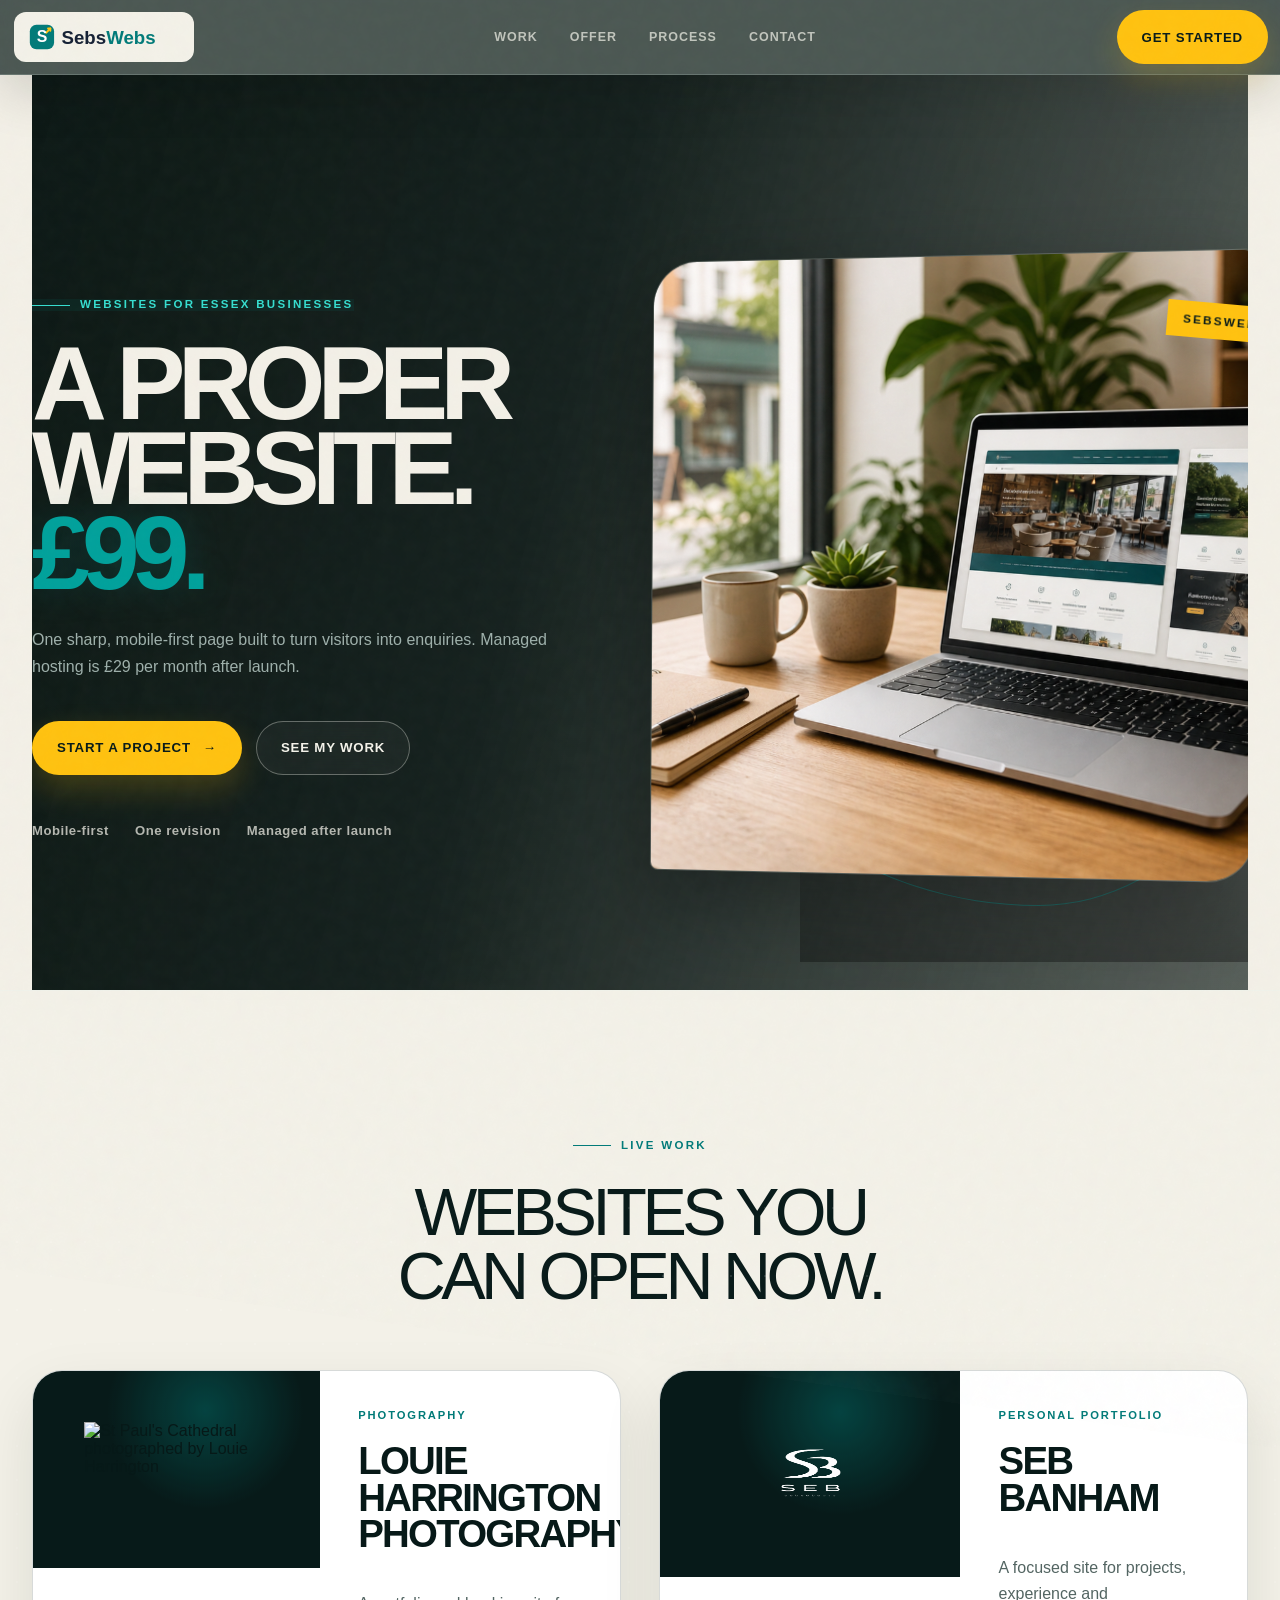
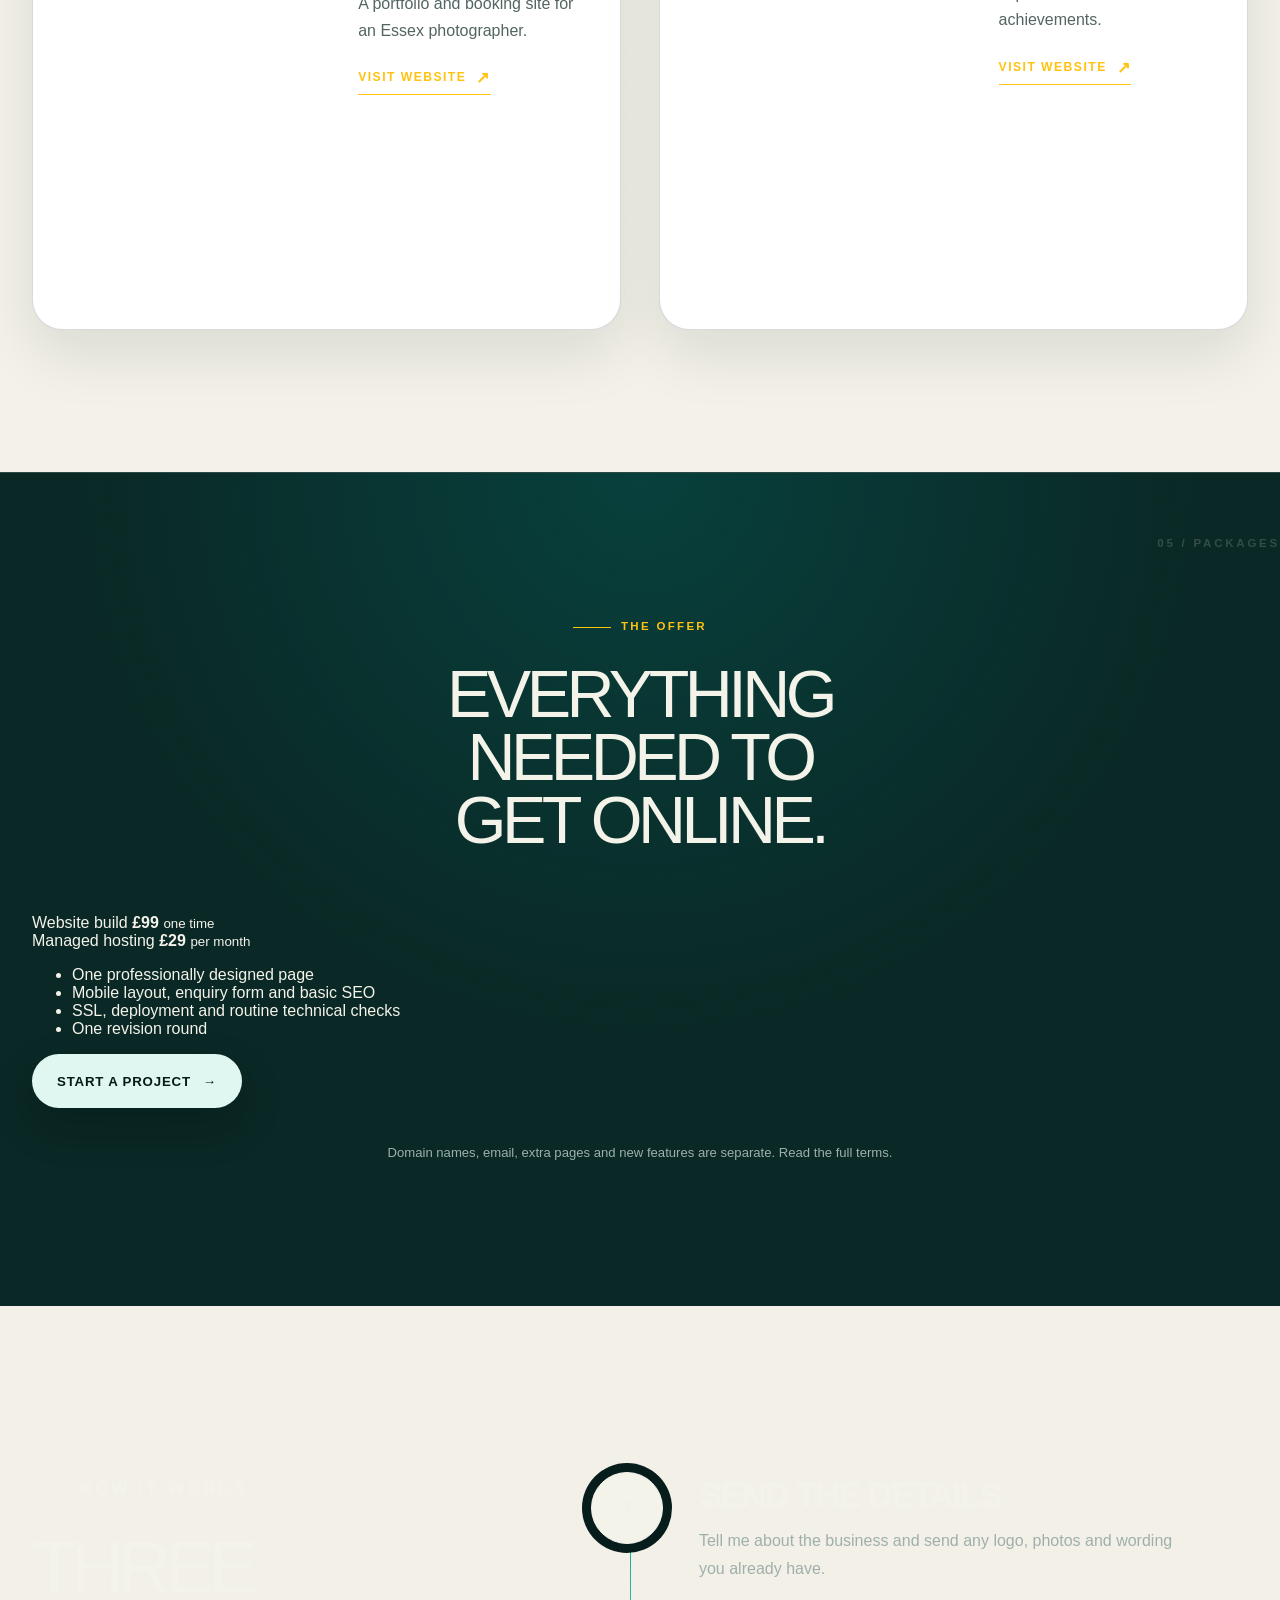
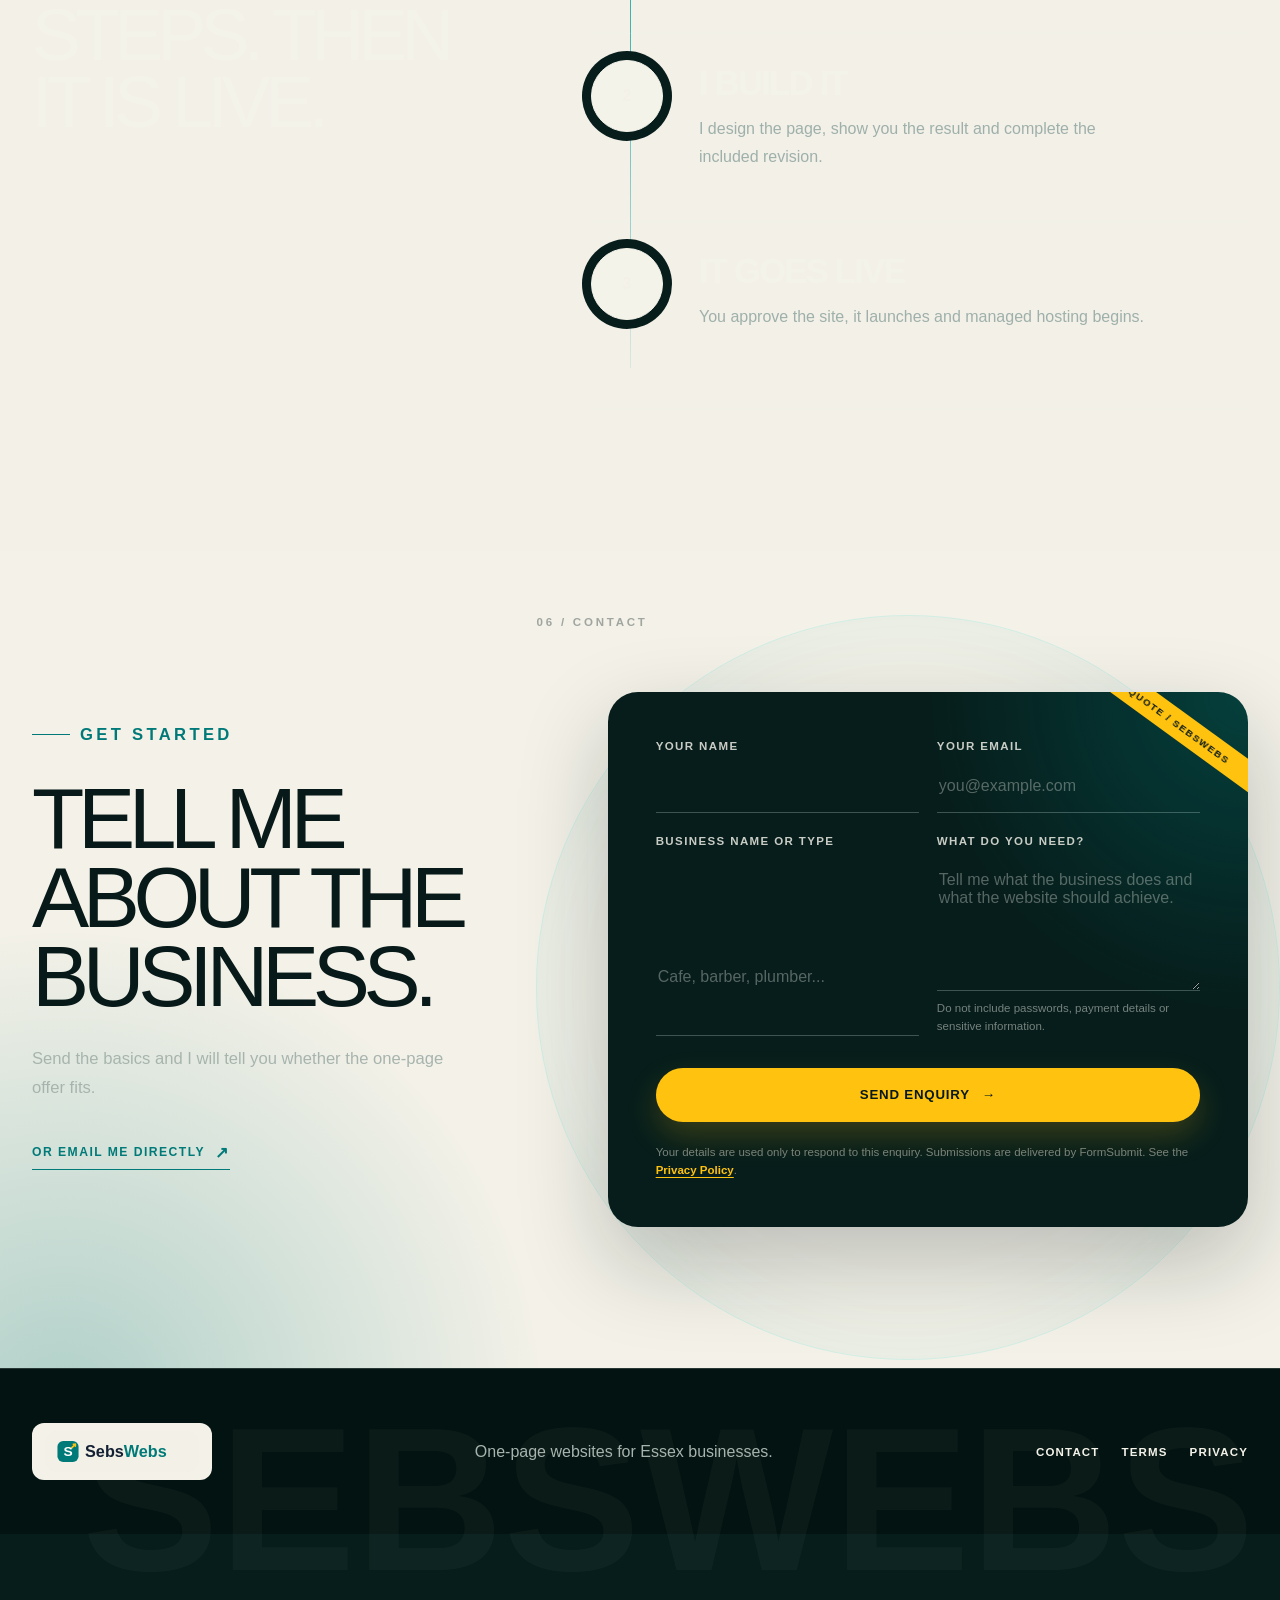
==== commit 76bdfa35: "Simplify homepage and feature LH Photography" ====
--- a/index.html
+++ b/index.html
@@ -6,16 +6,16 @@
   <title>£99 One-Page Websites for Essex Businesses | SebsWebs</title>
   <meta name="description" content="SebsWebs builds professional one-page websites for Essex businesses for £99, with managed hosting for £29 per month.">
   <link rel="canonical" href="https://sebswebs.co.uk/">
-  <meta name="theme-color" content="#007a78">
+  <meta name="theme-color" content="#061d1b">
   <meta property="og:type" content="website">
   <meta property="og:site_name" content="SebsWebs">
   <meta property="og:title" content="£99 One-Page Websites for Essex Businesses | SebsWebs">
-  <meta property="og:description" content="One professional business website for £99, with managed hosting for £29 per month.">
+  <meta property="og:description" content="A professional one-page website for £99, managed for £29 per month.">
   <meta property="og:url" content="https://sebswebs.co.uk/">
   <meta property="og:image" content="https://sebswebs.co.uk/assets/hero-workspace.png">
   <meta name="twitter:card" content="summary_large_image">
   <meta name="twitter:title" content="£99 One-Page Websites for Essex Businesses | SebsWebs">
-  <meta name="twitter:description" content="One professional business website for £99, with managed hosting for £29 per month.">
+  <meta name="twitter:description" content="A professional one-page website for £99, managed for £29 per month.">
   <meta name="twitter:image" content="https://sebswebs.co.uk/assets/hero-workspace.png">
   <link rel="icon" href="/favicon.ico" sizes="any">
   <link rel="icon" href="/assets/favicon.svg" type="image/svg+xml">
@@ -37,24 +37,10 @@
             "@type": "Person",
             "name": "Seb Banham"
           },
-          "areaServed": [
-            {
-              "@type": "AdministrativeArea",
-              "name": "Essex"
-            },
-            {
-              "@type": "City",
-              "name": "Chelmsford"
-            },
-            {
-              "@type": "City",
-              "name": "Maldon"
-            },
-            {
-              "@type": "City",
-              "name": "Billericay"
-            }
-          ],
+          "areaServed": {
+            "@type": "AdministrativeArea",
+            "name": "Essex"
+          },
           "serviceType": [
             "One-page small business website design",
             "Managed business website hosting"
@@ -87,240 +73,134 @@
     </button>
 
     <nav class="site-nav" id="site-nav" aria-label="Main navigation">
-      <a href="#services">Services</a>
-      <a href="#pricing">Pricing</a>
-      <a href="#examples">Examples</a>
+      <a href="#examples">Work</a>
+      <a href="#pricing">Offer</a>
       <a href="#process">Process</a>
-      <a href="#payment">Payment</a>
       <a href="#contact">Contact</a>
     </nav>
 
-    <a class="header-cta" href="#contact">Start your £99 website</a>
+    <a class="header-cta" href="#contact">Get started</a>
   </header>
 
   <main id="home">
     <section class="hero section-pad">
       <div class="hero-copy">
-        <p class="eyebrow">The £99 business website</p>
-        <h1>A professional website for <span>&pound;99</span>.</h1>
-        <p class="hero-text">One focused, mobile-friendly page that explains the business, builds trust and makes it easy for customers to enquire. Managed hosting is £29 per month, so the website stays online and checked without another system to manage.</p>
+        <p class="eyebrow">Websites for Essex businesses</p>
+        <h1>A proper website. <span>£99.</span></h1>
+        <p class="hero-text">One sharp, mobile-first page built to turn visitors into enquiries. Managed hosting is £29 per month after launch.</p>
         <div class="hero-actions">
-          <a class="button primary" href="#contact">Start your £99 website <span aria-hidden="true">-&gt;</span></a>
-          <a class="button secondary" href="#examples">View examples</a>
+          <a class="button primary" href="#contact">Start a project <span aria-hidden="true">→</span></a>
+          <a class="button secondary" href="#examples">See my work</a>
         </div>
-        <ul class="trust-list" aria-label="SebsWebs benefits">
-          <li><span aria-hidden="true">01</span>&pound;99 one-time build</li>
-          <li><span aria-hidden="true">02</span>&pound;29/mo managed hosting</li>
-          <li><span aria-hidden="true">03</span>One focused page</li>
+        <ul class="trust-list" aria-label="Offer highlights">
+          <li>Mobile-first</li>
+          <li>One revision</li>
+          <li>Managed after launch</li>
         </ul>
       </div>
 
-      <div class="hero-media" aria-label="SebsWebs website examples">
-        <img src="assets/hero-workspace.png" alt="Laptop on a desk showing local business website designs">
-      </div>
-    </section>
-
-    <section class="proof section-pad" aria-label="Trust signals">
-      <p>One clear website offer for small Essex businesses that need customers to understand, trust and contact them quickly.</p>
-      <div class="proof-grid">
-        <div>
-          <strong>&pound;99</strong>
-          <span>one-time build</span>
-        </div>
-        <div>
-          <strong>&pound;29</strong>
-          <span>managed hosting per month</span>
-        </div>
-        <div>
-          <strong>1</strong>
-          <span>focused business page</span>
-        </div>
-        <div>
-          <strong>1</strong>
-          <span>revision round included</span>
-        </div>
-      </div>
-    </section>
-
-    <section class="services section-pad" id="services">
-      <div class="section-heading">
-        <p class="eyebrow">What is included</p>
-        <h2>Everything the website needs. Nothing it does not.</h2>
-        <p>Every SebsWebs project now uses the same focused one-page format, adapted to the business rather than stretched into a bigger package.</p>
-      </div>
-
-      <div class="service-grid">
-        <article class="service-item">
-          <span>Design</span>
-          <h3>Built to look credible</h3>
-          <p>A polished design matched to the business, with clear wording, strong mobile presentation and the supplied branding, photos and details.</p>
-        </article>
-        <article class="service-item">
-          <span>Enquiries</span>
-          <h3>Built to create action</h3>
-          <p>Services, trust proof and a direct contact or enquiry route are arranged so customers can understand the offer and take the next step.</p>
-        </article>
-        <article class="service-item">
-          <span>Managed</span>
-          <h3>Managed after launch</h3>
-          <p>Managed hosting includes deployment, SSL, routine availability and enquiry-form checks, plus fixes for hosting-related faults.</p>
-        </article>
+      <div class="hero-media">
+        <img src="assets/hero-workspace.png" alt="Laptop on a desk showing a modern business website">
       </div>
     </section>
 
     <section class="examples section-pad" id="examples">
       <div class="section-heading compact">
-        <p class="eyebrow">Real work</p>
-        <h2>Real websites you can visit now.</h2>
-        <p>Current portfolio work from SebsWebs. More local client projects can be added here as they launch.</p>
+        <p class="eyebrow">Live work</p>
+        <h2>Websites you can open now.</h2>
       </div>
 
       <div class="example-grid real-work-grid">
         <article class="example-item portfolio-item">
-          <img src="assets/portfolio-arete.png" alt="ARÊTE Dynamics website branding preview">
-          <div>
-            <p>Team website</p>
-            <h3>ARÊTE Dynamics</h3>
-            <span>A polished STEM Racing team site with strong branding, project updates, team profiles and sponsor information.</span>
-            <a class="text-link" href="https://aretedynamics.co.uk" target="_blank" rel="noopener">Visit site</a>
+          <img src="https://lh-photography.github.io/photos/photo-01.jpg" alt="St Paul's Cathedral photographed by Louie Harrington">
+          <div>
+            <p>Photography</p>
+            <h3>Louie Harrington Photography</h3>
+            <span>A portfolio and booking site for an Essex photographer.</span>
+            <a class="text-link" href="https://lh-photography.github.io/" target="_blank" rel="noopener">Visit website</a>
           </div>
         </article>
+
         <article class="example-item portfolio-item">
-          <img src="assets/portfolio-sebbanham.png" alt="Seb Banham portfolio website branding preview">
+          <img src="assets/portfolio-sebbanham.png" alt="Seb Banham portfolio website preview">
           <div>
             <p>Personal portfolio</p>
             <h3>Seb Banham</h3>
-            <span>A personal portfolio built to present projects, experience, CV information and interests in one clear place.</span>
-            <a class="text-link" href="http://sebbanham.co.uk" target="_blank" rel="noopener">Visit site</a>
+            <span>A focused site for projects, experience and achievements.</span>
+            <a class="text-link" href="https://sebbanham.co.uk" target="_blank" rel="noopener">Visit website</a>
           </div>
         </article>
       </div>
+    </section>
+
+    <section class="pricing section-pad" id="pricing">
+      <div class="section-heading compact">
+        <p class="eyebrow">The offer</p>
+        <h2>Everything needed to get online.</h2>
+      </div>
+
+      <article class="offer-card">
+        <div class="offer-prices" aria-label="Offer pricing">
+          <div>
+            <span>Website build</span>
+            <strong>£99</strong>
+            <small>one time</small>
+          </div>
+          <div>
+            <span>Managed hosting</span>
+            <strong>£29</strong>
+            <small>per month</small>
+          </div>
+        </div>
+        <ul class="offer-list">
+          <li>One professionally designed page</li>
+          <li>Mobile layout, enquiry form and basic SEO</li>
+          <li>SSL, deployment and routine technical checks</li>
+          <li>One revision round</li>
+        </ul>
+        <a class="button primary dark" href="#contact">Start a project <span aria-hidden="true">→</span></a>
+      </article>
+
+      <p class="pricing-note">Domain names, email, extra pages and new features are separate. <a href="terms.html">Read the full terms.</a></p>
     </section>
 
     <section class="process-pricing section-pad" id="process">
       <div class="process-copy">
         <p class="eyebrow">How it works</p>
-        <h2>A clear process from first chat to launch.</h2>
-        <p>Every project follows one repeatable route: understand the business, agree the one-page direction, collect content, build and review it, then launch on managed hosting.</p>
-        <a class="button primary dark" href="#pricing">View pricing <span aria-hidden="true">-&gt;</span></a>
+        <h2>Three steps. Then it is live.</h2>
       </div>
 
       <ol class="process-list">
         <li>
           <span>1</span>
           <div>
-            <h3>Enquiry</h3>
-            <p>Send the business type, Essex location, main customer goal and any current website, domain, branding or photos.</p>
+            <h3>Send the details</h3>
+            <p>Tell me about the business and send any logo, photos and wording you already have.</p>
           </div>
         </li>
         <li>
           <span>2</span>
           <div>
-            <h3>Direction and scope</h3>
-            <p>Receive an initial direction and written confirmation of the one-page scope, £99 build fee and £29 monthly hosting.</p>
+            <h3>I build it</h3>
+            <p>I design the page, show you the result and complete the included revision.</p>
           </div>
         </li>
         <li>
           <span>3</span>
           <div>
-            <h3>Content</h3>
-            <p>Send logos, photos, service details, opening hours, contact details and anything customers ask most.</p>
-          </div>
-        </li>
-        <li>
-          <span>4</span>
-          <div>
-            <h3>Build and review</h3>
-            <p>The page is built and checked on mobile and desktop, then adjusted through the one included revision round.</p>
-          </div>
-        </li>
-        <li>
-          <span>5</span>
-          <div>
-            <h3>Launch and hosting</h3>
-            <p>Once approved and paid, the website goes live and the £29 monthly managed-hosting service begins.</p>
+            <h3>It goes live</h3>
+            <p>You approve the site, it launches and managed hosting begins.</p>
           </div>
         </li>
       </ol>
     </section>
 
-    <section class="pricing section-pad" id="pricing">
-      <div class="section-heading compact">
-        <p class="eyebrow">One clear offer</p>
-        <h2>A professional website without package confusion.</h2>
-      </div>
-
-      <div class="pricing-panel package-grid single-offer-grid">
-        <article class="price-column featured">
-          <div class="badge">One clear offer</div>
-          <p>The SebsWebs One-Page Website</p>
-          <h3>&pound;99</h3>
-          <span>One-time build fee, plus £29 per month managed hosting from launch.</span>
-          <ul>
-            <li>One professionally designed business page</li>
-            <li>Mobile-friendly services, trust and contact sections</li>
-            <li>Enquiry form or direct customer contact route</li>
-            <li>Basic SEO setup, SSL and one revision round</li>
-          </ul>
-        </article>
-      </div>
-
-      <div class="care-options" aria-label="Managed hosting">
-        <div class="section-heading compact">
-          <p class="eyebrow">Managed after launch</p>
-          <h2>Managed hosting is part of the offer.</h2>
-          <p>The £29 monthly service keeps the website deployed and checked while you retain ownership of the domain and supplied business content.</p>
-        </div>
-
-        <div class="care-grid single-care-grid">
-          <article class="care-item">
-            <p>Managed Hosting</p>
-            <h3>&pound;29/mo</h3>
-            <span>Includes deployment, SSL, routine availability and enquiry-form checks, and fixes for hosting-related faults. Regular content or design changes are quoted separately.</span>
-          </article>
-        </div>
-      </div>
-
-      <p class="pricing-note">Domain names, business email, paid services, extra pages, advanced booking systems and third-party subscriptions are not included. Requests outside the one-page scope can be declined or priced separately in writing before work begins.</p>
-
-      <div class="payment-scope" id="payment" aria-label="Payment and project scope">
-        <div class="section-heading compact">
-          <p class="eyebrow">Payment and scope</p>
-          <h2>One price, one page and clear boundaries.</h2>
-          <p>The initial enquiry and direction are free. Before the full build starts, the one-page scope, £99 fee, revision limit and £29 monthly hosting are confirmed in writing.</p>
-        </div>
-
-        <div class="scope-grid">
-          <article class="scope-item">
-            <p>Payment</p>
-            <h3>See the direction before paying.</h3>
-            <span>If you choose to proceed, the £99 build fee is paid before the full website is completed and launched.</span>
-          </article>
-          <article class="scope-item">
-            <p>Revision</p>
-            <h3>One revision round is included.</h3>
-            <span>Small agreed changes fit inside that round. A redesign, extra page or new feature is outside the standard offer.</span>
-          </article>
-          <article class="scope-item">
-            <p>Ownership</p>
-            <h3>You own your domain and supplied content.</h3>
-            <span>SebsWebs manages the deployed website without trapping the domain or the business's original assets inside someone else's account.</span>
-          </article>
-          <article class="scope-item">
-            <p>Hosting</p>
-            <h3>£29 per month starts at launch.</h3>
-            <span>It covers managed hosting and technical checks, not unlimited content, design or feature changes.</span>
-          </article>
-        </div>
-      </div>
-    </section>
-
     <section class="contact section-pad" id="contact">
       <div class="contact-copy">
-        <p class="eyebrow">Start your £99 website</p>
-        <h2>Show me the business. I will find the clearest one-page direction.</h2>
-        <p>Share the business, its main customer goal and any existing domain, branding, photos or old website. I will confirm whether it fits the £99 one-page offer and reply with the clearest next step.</p>
-        <a class="text-link direct-email" href="mailto:sebybanham@gmail.com?subject=SebsWebs%20%C2%A399%20website%20enquiry">Email sebybanham@gmail.com directly</a>
+        <p class="eyebrow">Get started</p>
+        <h2>Tell me about the business.</h2>
+        <p>Send the basics and I will tell you whether the one-page offer fits.</p>
+        <a class="text-link direct-email" href="mailto:sebybanham@gmail.com?subject=SebsWebs%20%C2%A399%20website%20enquiry">Or email me directly</a>
       </div>
 
       <form class="quote-form" action="https://formsubmit.co/sebybanham@gmail.com" method="POST" data-quote-form data-form-endpoint="https://formsubmit.co/ajax/sebybanham@gmail.com">
@@ -330,6 +210,7 @@
         <input type="hidden" name="_captcha" value="false">
         <input type="hidden" name="_next" value="https://sebswebs.co.uk/thanks.html">
         <input type="text" name="_honey" class="hidden-field" tabindex="-1" autocomplete="off">
+
         <label>
           Your name
           <input name="name" type="text" autocomplete="name" required>
@@ -339,31 +220,17 @@
           <input name="email" type="email" autocomplete="email" placeholder="you@example.com" required>
         </label>
         <label>
-          Business type
+          Business name or type
           <input name="business" type="text" placeholder="Cafe, barber, plumber..." required>
         </label>
         <label>
-          Business town or area
-          <input name="location" type="text" placeholder="Chelmsford, Basildon, Brentwood..." required>
-        </label>
-        <label>
-          What should the website help customers do?
-          <select name="goal" required>
-            <option value="">Choose the main goal</option>
-            <option>Send an enquiry</option>
-            <option>Call or message the business</option>
-            <option>Understand services and build trust</option>
-            <option>Follow an existing booking or payment link</option>
-            <option>Something else</option>
-          </select>
-        </label>
-        <label>
-          Message
-          <textarea name="message" rows="5" placeholder="Tell me what the business offers, who its customers are and any examples you like."></textarea>
-          <span class="field-help">Do not include passwords, payment-card details or sensitive personal information.</span>
-        </label>
-        <button class="button primary" type="submit" data-submit-button>Request your free direction <span aria-hidden="true">-&gt;</span></button>
-        <p class="form-note" data-form-note>SebsWebs uses your details to respond, check whether the £99 one-page offer fits and prepare an initial direction. Submissions are processed by FormSubmit and delivered by email. Read the <a class="form-policy-link" href="privacy.html">Privacy Policy</a> for storage, retention and rights information.</p>
+          What do you need?
+          <textarea name="message" rows="5" placeholder="Tell me what the business does and what the website should achieve." required></textarea>
+          <span class="field-help">Do not include passwords, payment details or sensitive information.</span>
+        </label>
+
+        <button class="button primary" type="submit" data-submit-button>Send enquiry <span aria-hidden="true">→</span></button>
+        <p class="form-note" data-form-note>Your details are used only to respond to this enquiry. Submissions are delivered by FormSubmit. See the <a class="form-policy-link" href="privacy.html">Privacy Policy</a>.</p>
       </form>
 
       <div class="form-dialog" data-form-dialog hidden>
@@ -371,7 +238,7 @@
         <div class="form-dialog-panel" role="alertdialog" aria-modal="true" aria-labelledby="form-dialog-title" aria-describedby="form-dialog-message">
           <span class="form-dialog-icon" data-form-dialog-icon aria-hidden="true">OK</span>
           <h3 id="form-dialog-title" data-form-dialog-title>Website enquiry sent</h3>
-          <p id="form-dialog-message" data-form-dialog-message>Thanks - your request has been sent. I will reply by email as soon as possible.</p>
+          <p id="form-dialog-message" data-form-dialog-message>Thanks — your request has been sent. I will reply by email as soon as possible.</p>
           <button class="button primary" type="button" data-form-dialog-close>Back to website</button>
         </div>
       </div>
@@ -382,9 +249,9 @@
     <a class="brand" href="#home">
       <img src="assets/logo.svg" alt="SebsWebs">
     </a>
-    <p>One-page business websites for £99, managed for £29 per month.</p>
+    <p>One-page websites for Essex businesses.</p>
     <div class="footer-links">
-      <a href="#contact">Start your £99 website</a>
+      <a href="#contact">Contact</a>
       <a href="terms.html">Terms</a>
       <a href="privacy.html">Privacy</a>
     </div>
--- a/privacy-fixes.css
+++ b/privacy-fixes.css
@@ -102,3 +102,31 @@
   .package-grid .price-column:hover{background:rgba(6,29,27,.82)}
   .package-grid .price-column.featured:hover{background:var(--yellow)}
 }
+
+
+/* Single-offer pricing layout */
+.single-offer-grid,
+.single-care-grid {
+  grid-template-columns: minmax(0, 780px);
+  justify-content: center;
+}
+
+.single-offer-grid .price-column,
+.single-offer-grid .price-column:nth-child(4),
+.single-offer-grid .price-column:nth-child(5) {
+  grid-column: auto;
+  width: 100%;
+  min-height: 0;
+}
+
+.single-care-grid .care-item {
+  width: 100%;
+  min-height: 0;
+}
+
+@media (max-width: 840px) {
+  .single-offer-grid,
+  .single-care-grid {
+    grid-template-columns: 1fr;
+  }
+}
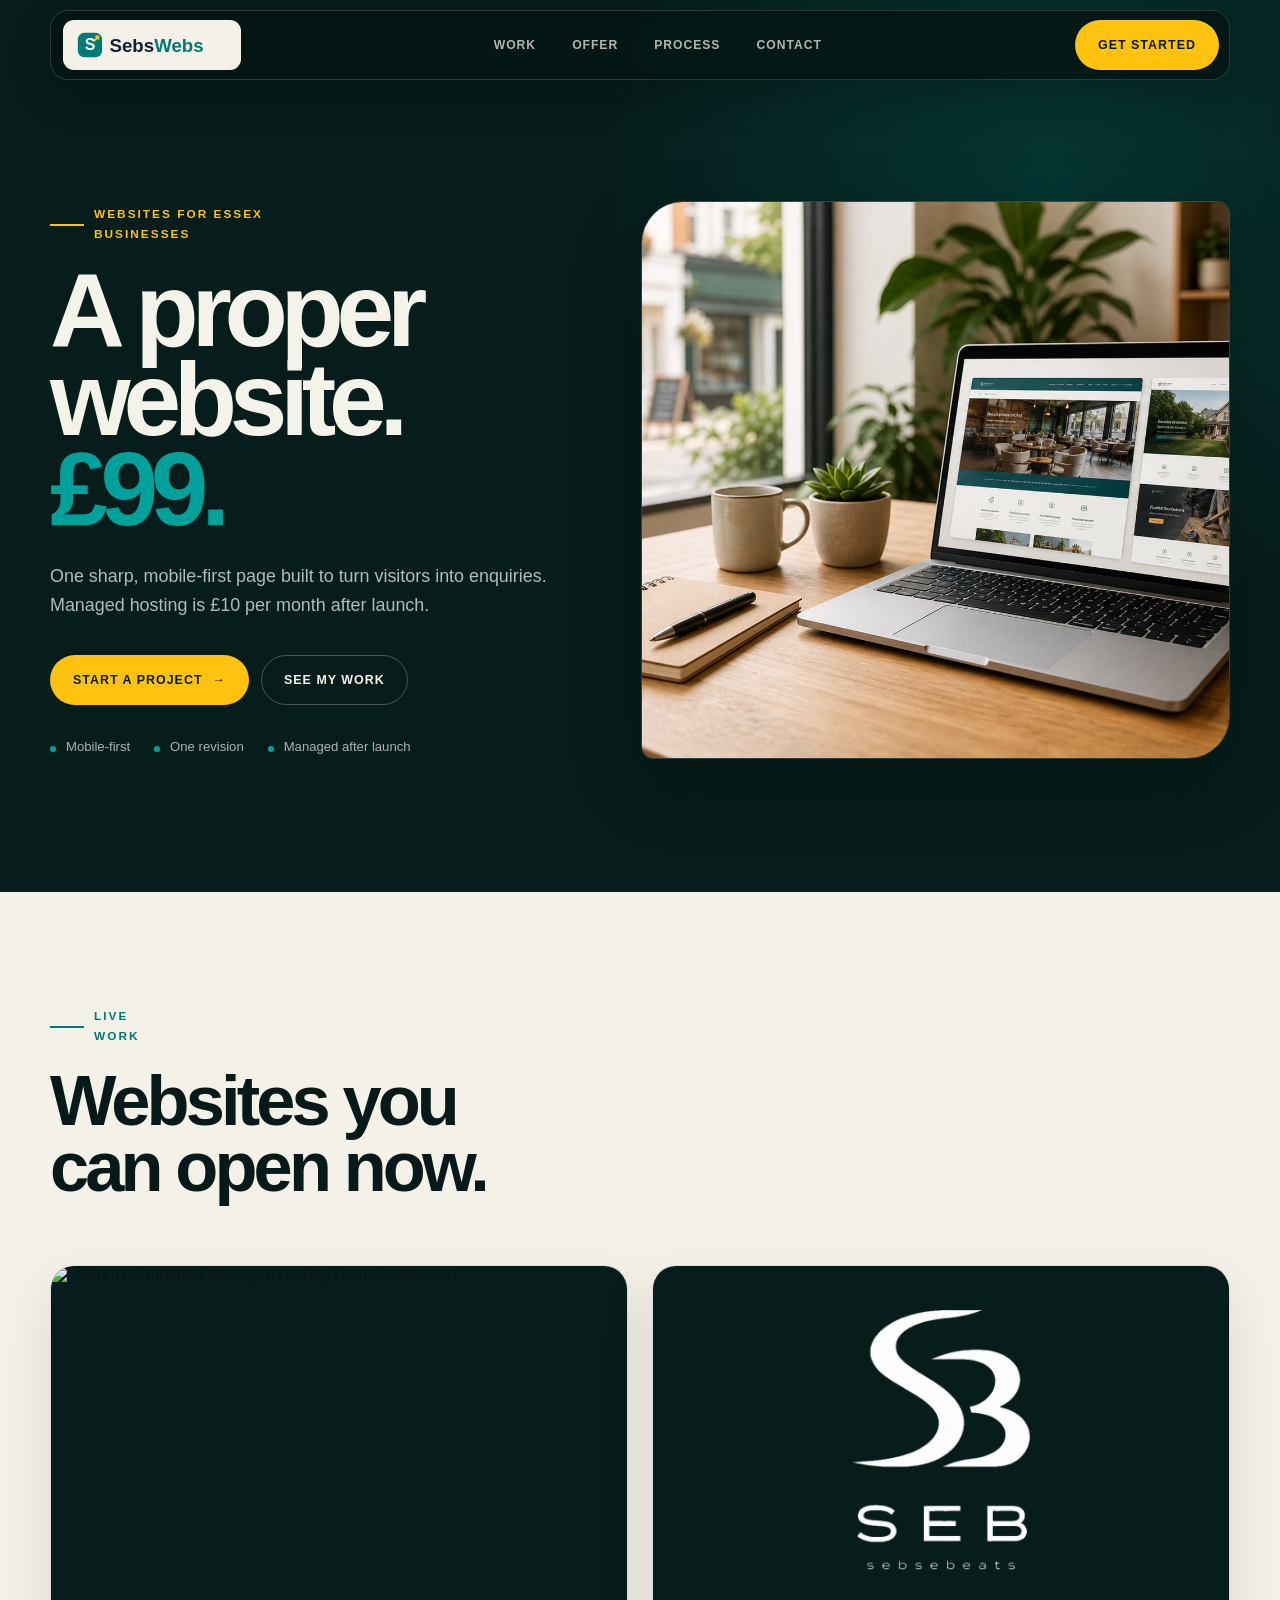
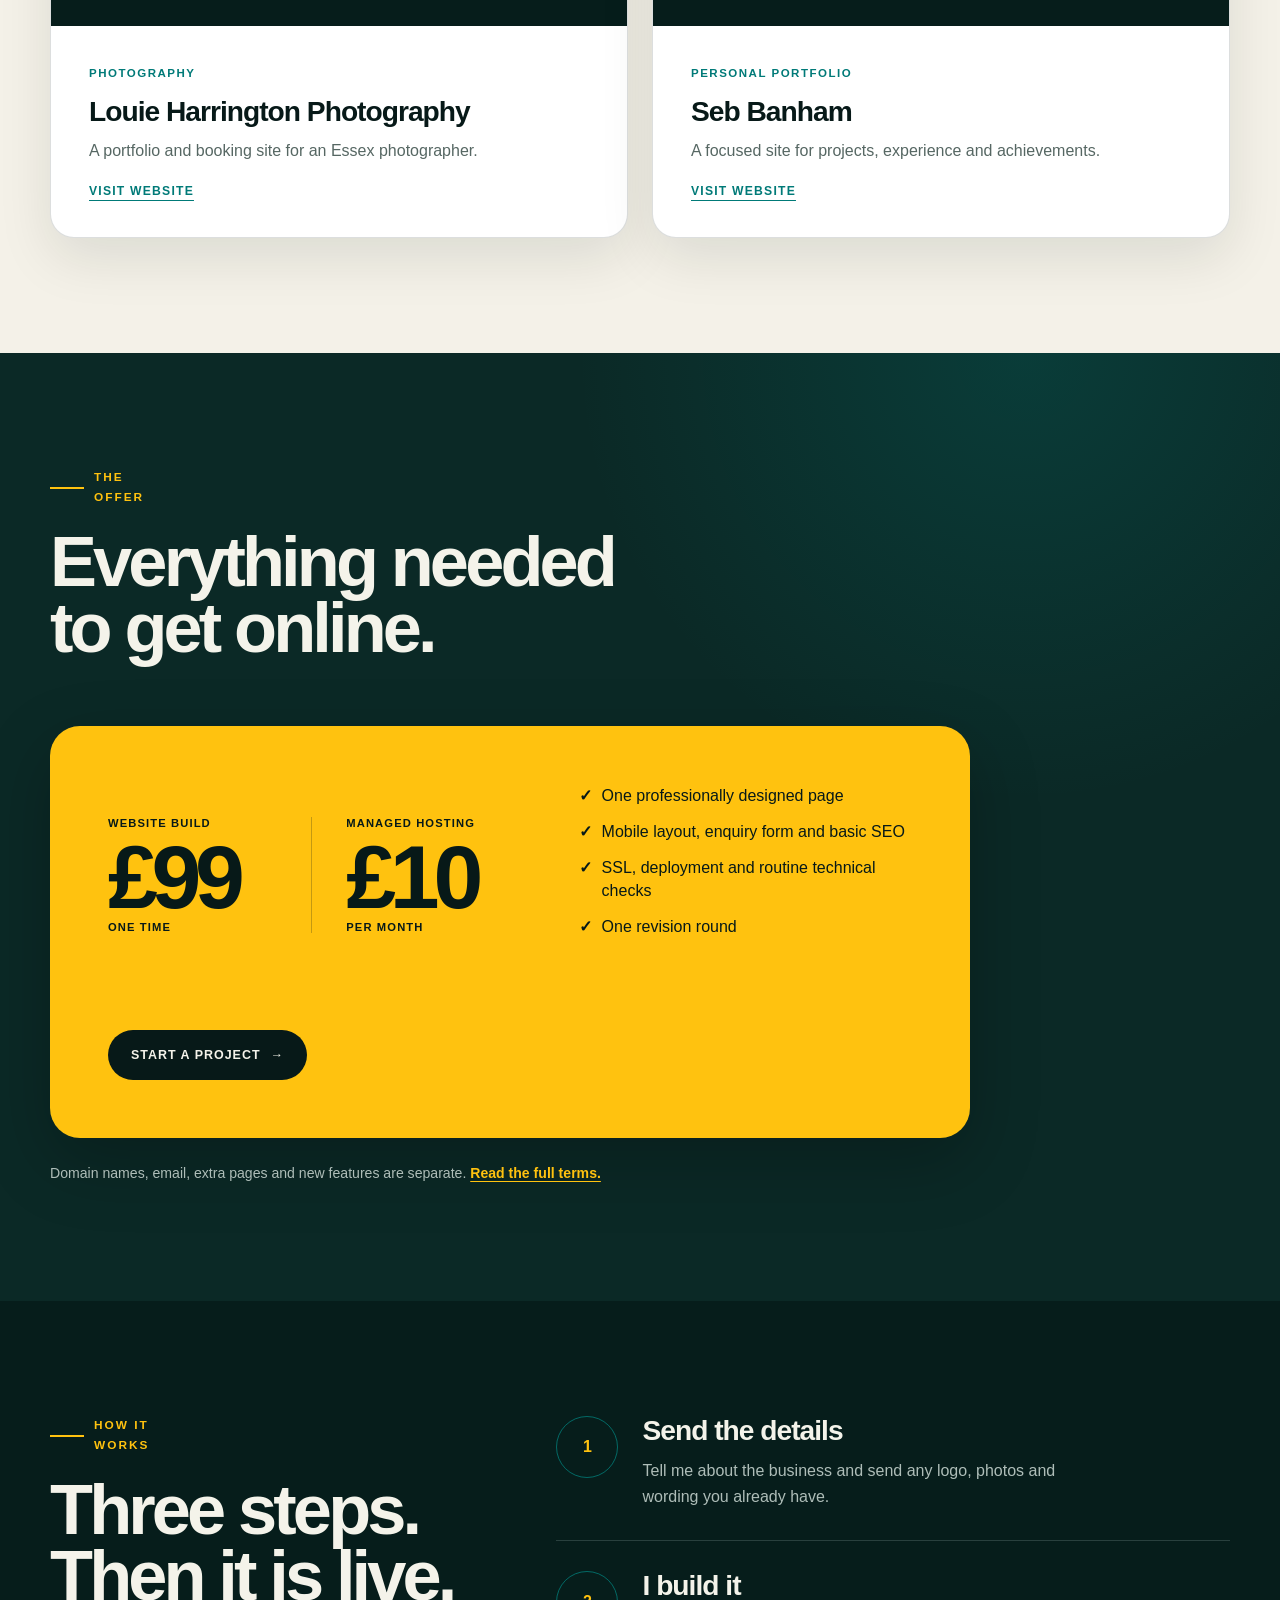
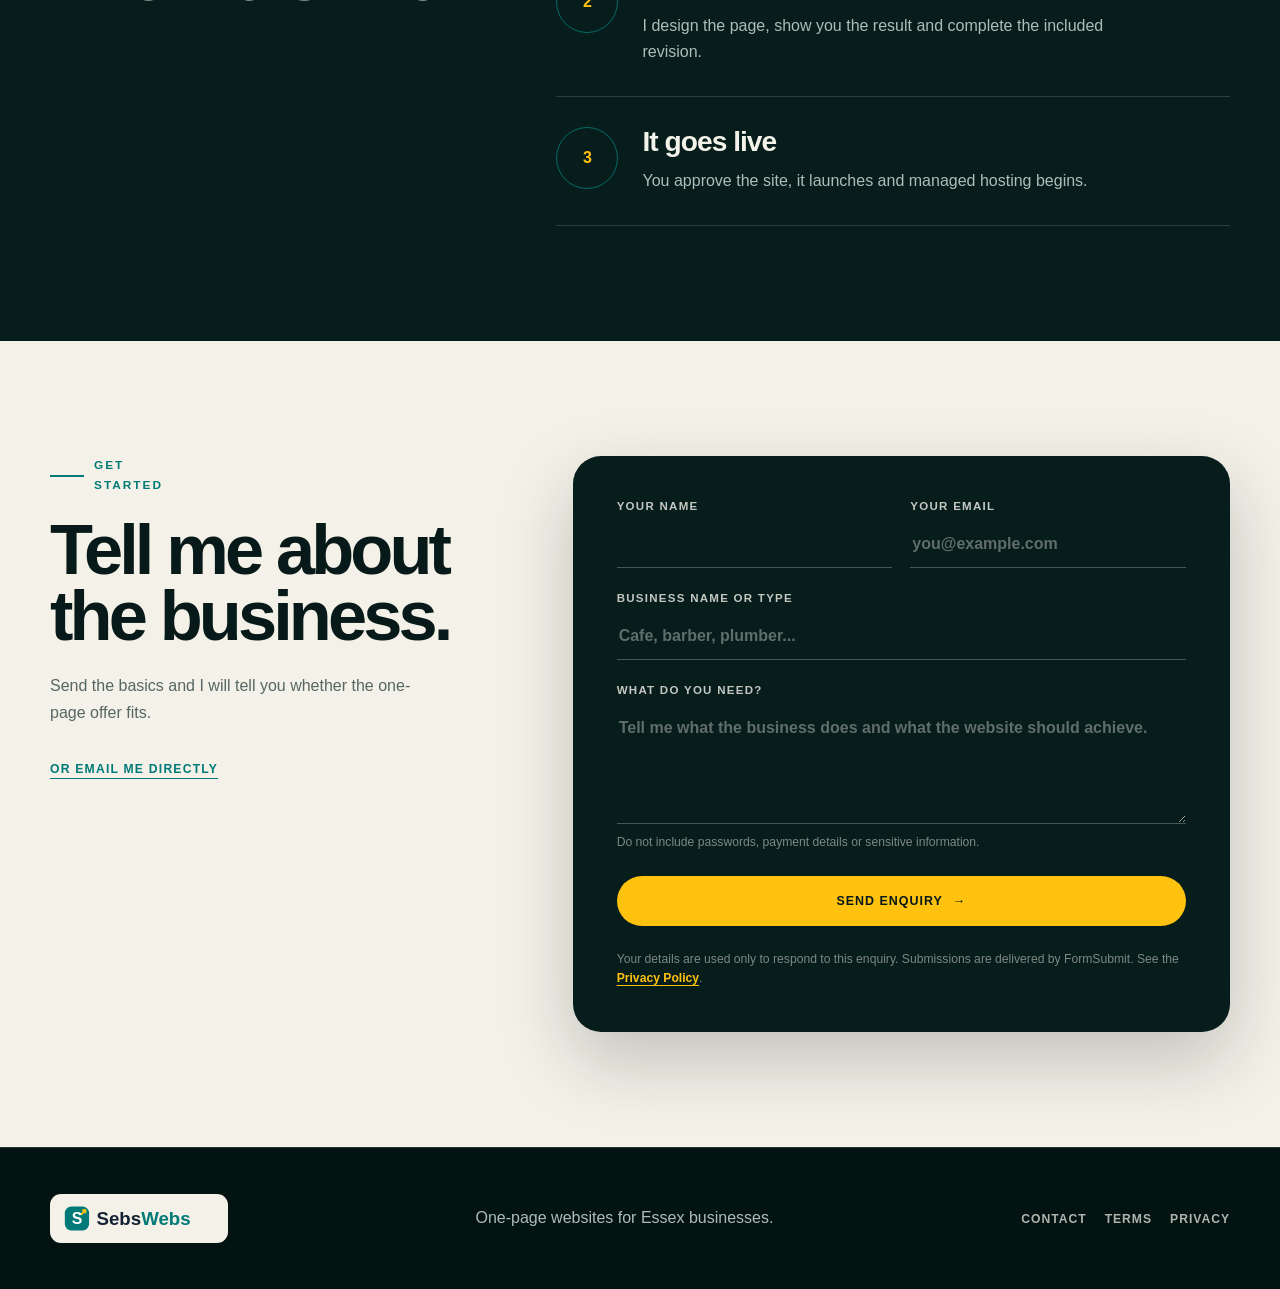
==== commit 68df8a54: "Update managed hosting price to £10 in index.html" ====
--- a/index.html
+++ b/index.html
@@ -4,18 +4,18 @@
   <meta charset="UTF-8">
   <meta name="viewport" content="width=device-width, initial-scale=1.0">
   <title>£99 One-Page Websites for Essex Businesses | SebsWebs</title>
-  <meta name="description" content="SebsWebs builds professional one-page websites for Essex businesses for £99, with managed hosting for £29 per month.">
+  <meta name="description" content="SebsWebs builds professional one-page websites for Essex businesses for £99, with managed hosting for £10 per month.">
   <link rel="canonical" href="https://sebswebs.co.uk/">
   <meta name="theme-color" content="#061d1b">
   <meta property="og:type" content="website">
   <meta property="og:site_name" content="SebsWebs">
   <meta property="og:title" content="£99 One-Page Websites for Essex Businesses | SebsWebs">
-  <meta property="og:description" content="A professional one-page website for £99, managed for £29 per month.">
+  <meta property="og:description" content="A professional one-page website for £99, managed for £10 per month.">
   <meta property="og:url" content="https://sebswebs.co.uk/">
   <meta property="og:image" content="https://sebswebs.co.uk/assets/hero-workspace.png">
   <meta name="twitter:card" content="summary_large_image">
   <meta name="twitter:title" content="£99 One-Page Websites for Essex Businesses | SebsWebs">
-  <meta name="twitter:description" content="A professional one-page website for £99, managed for £29 per month.">
+  <meta name="twitter:description" content="A professional one-page website for £99, managed for £10 per month.">
   <meta name="twitter:image" content="https://sebswebs.co.uk/assets/hero-workspace.png">
   <link rel="icon" href="/favicon.ico" sizes="any">
   <link rel="icon" href="/assets/favicon.svg" type="image/svg+xml">
@@ -45,7 +45,7 @@
             "One-page small business website design",
             "Managed business website hosting"
           ],
-          "priceRange": "99 GBP setup plus 29 GBP per month managed hosting"
+          "priceRange": "99 GBP setup plus 10 GBP per month managed hosting"
         },
         {
           "@type": "WebSite",
@@ -87,7 +87,7 @@
       <div class="hero-copy">
         <p class="eyebrow">Websites for Essex businesses</p>
         <h1>A proper website. <span>£99.</span></h1>
-        <p class="hero-text">One sharp, mobile-first page built to turn visitors into enquiries. Managed hosting is £29 per month after launch.</p>
+        <p class="hero-text">One sharp, mobile-first page built to turn visitors into enquiries. Managed hosting is £10 per month after launch.</p>
         <div class="hero-actions">
           <a class="button primary" href="#contact">Start a project <span aria-hidden="true">→</span></a>
           <a class="button secondary" href="#examples">See my work</a>
@@ -148,7 +148,7 @@
           </div>
           <div>
             <span>Managed hosting</span>
-            <strong>£29</strong>
+            <strong>£10</strong>
             <small>per month</small>
           </div>
         </div>
@@ -205,7 +205,7 @@
 
       <form class="quote-form" action="https://formsubmit.co/sebybanham@gmail.com" method="POST" data-quote-form data-form-endpoint="https://formsubmit.co/ajax/sebybanham@gmail.com">
         <input type="hidden" name="_subject" value="New SebsWebs £99 website enquiry">
-        <input type="hidden" name="package" value="£99 One-Page Website + £29/month Managed Hosting">
+        <input type="hidden" name="package" value="£99 One-Page Website + £10/month Managed Hosting">
         <input type="hidden" name="_template" value="table">
         <input type="hidden" name="_captcha" value="false">
         <input type="hidden" name="_next" value="https://sebswebs.co.uk/thanks.html">
--- a/styles.css
+++ b/styles.css
@@ -1,4 +1,1159 @@
-@import url("styles-core.css");
-@import url("styles-home.css");
-@import url("styles-sections.css");
-@import url("styles-responsive.css");
+:root {
+  --ink: #f4f3ea;
+  --ink-dark: #071918;
+  --muted: #aebdb8;
+  --muted-dark: #566763;
+  --surface: #061d1b;
+  --surface-2: #0b2926;
+  --paper: #f4f1e8;
+  --teal: #00a19b;
+  --teal-dark: #007a78;
+  --yellow: #ffc20f;
+  --line: rgba(223, 247, 240, 0.16);
+  --line-dark: rgba(7, 25, 24, 0.14);
+  --shadow: 0 24px 70px rgba(0, 0, 0, 0.24);
+  --radius: 24px;
+}
+
+* {
+  box-sizing: border-box;
+}
+
+html {
+  scroll-behavior: smooth;
+  overflow-x: hidden;
+  overflow-x: clip;
+}
+
+body {
+  min-width: 320px;
+  margin: 0;
+  overflow-x: hidden;
+  overflow-x: clip;
+  color: var(--ink);
+  background:
+    radial-gradient(circle at 82% 4%, rgba(0, 161, 155, 0.18), transparent 28rem),
+    var(--surface);
+  font-family: Inter, ui-sans-serif, -apple-system, BlinkMacSystemFont, "Segoe UI", sans-serif;
+  -webkit-font-smoothing: antialiased;
+}
+
+body.menu-open,
+body.dialog-open {
+  overflow: hidden;
+}
+
+[hidden] {
+  display: none !important;
+}
+
+a {
+  color: inherit;
+  text-decoration: none;
+}
+
+img {
+  display: block;
+  max-width: 100%;
+}
+
+button,
+input,
+select,
+textarea {
+  font: inherit;
+}
+
+button,
+a {
+  -webkit-tap-highlight-color: transparent;
+}
+
+:focus-visible {
+  outline: 3px solid var(--yellow);
+  outline-offset: 4px;
+}
+
+::selection {
+  color: var(--ink-dark);
+  background: var(--yellow);
+}
+
+.section-pad {
+  position: relative;
+  width: min(1180px, calc(100% - 48px));
+  margin-inline: auto;
+  padding: clamp(88px, 9vw, 132px) 0;
+}
+
+#examples,
+#pricing,
+#process,
+#contact {
+  scroll-margin-top: 92px;
+}
+
+.site-header {
+  position: sticky;
+  top: 10px;
+  z-index: 50;
+  display: grid;
+  grid-template-columns: auto 1fr auto;
+  align-items: center;
+  gap: clamp(20px, 3vw, 42px);
+  width: min(1180px, calc(100% - 24px));
+  min-height: 68px;
+  margin: 10px auto 0;
+  padding: 9px 10px 9px 12px;
+  border: 1px solid var(--line);
+  border-radius: 18px;
+  background: rgba(4, 22, 20, 0.88);
+  box-shadow: 0 14px 40px rgba(0, 0, 0, 0.2);
+  backdrop-filter: blur(18px) saturate(140%);
+}
+
+.site-header.is-scrolled {
+  background: rgba(3, 18, 17, 0.96);
+}
+
+.brand {
+  display: inline-flex;
+  width: fit-content;
+  padding: 8px 12px;
+  border-radius: 11px;
+  background: var(--paper);
+  line-height: 0;
+}
+
+.brand img {
+  width: clamp(126px, 12vw, 158px);
+  height: auto;
+}
+
+.site-nav {
+  display: flex;
+  justify-self: center;
+  align-items: center;
+  gap: clamp(20px, 3vw, 36px);
+}
+
+.site-nav a,
+.footer-links a {
+  color: rgba(244, 243, 234, 0.72);
+  font-size: 0.76rem;
+  font-weight: 800;
+  letter-spacing: 0.08em;
+  text-transform: uppercase;
+}
+
+.site-nav a:hover,
+.site-nav a.is-active,
+.footer-links a:hover {
+  color: var(--yellow);
+}
+
+.header-cta,
+.button {
+  display: inline-flex;
+  align-items: center;
+  justify-content: center;
+  gap: 10px;
+  min-height: 50px;
+  padding: 0 22px;
+  border: 1px solid transparent;
+  border-radius: 999px;
+  font-size: 0.78rem;
+  font-weight: 900;
+  letter-spacing: 0.08em;
+  text-align: center;
+  text-transform: uppercase;
+  transition: transform 180ms ease, background 180ms ease, border-color 180ms ease;
+}
+
+.header-cta,
+.button.primary {
+  color: var(--ink-dark);
+  background: var(--yellow);
+}
+
+.header-cta:hover,
+.button.primary:hover {
+  transform: translateY(-2px);
+  background: #ffd13f;
+}
+
+.button.secondary {
+  color: var(--ink);
+  border-color: rgba(244, 243, 234, 0.28);
+  background: transparent;
+}
+
+.button.secondary:hover {
+  border-color: var(--teal);
+  background: rgba(0, 161, 155, 0.1);
+}
+
+.button.dark {
+  color: var(--ink);
+  background: var(--ink-dark);
+}
+
+.button.dark:hover {
+  background: #12312e;
+}
+
+.menu-toggle {
+  display: none;
+  width: 46px;
+  height: 46px;
+  padding: 0;
+  border: 1px solid rgba(244, 243, 234, 0.24);
+  border-radius: 50%;
+  color: var(--ink);
+  background: transparent;
+}
+
+.menu-toggle span {
+  display: block;
+  width: 19px;
+  height: 2px;
+  margin: 4px auto;
+  border-radius: 2px;
+  background: currentColor;
+  transition: transform 180ms ease, opacity 180ms ease;
+}
+
+.site-header.is-open .menu-toggle span:first-child {
+  transform: translateY(6px) rotate(45deg);
+}
+
+.site-header.is-open .menu-toggle span:nth-child(2) {
+  opacity: 0;
+}
+
+.site-header.is-open .menu-toggle span:last-child {
+  transform: translateY(-6px) rotate(-45deg);
+}
+
+.eyebrow {
+  display: inline-flex;
+  align-items: center;
+  gap: 10px;
+  width: fit-content;
+  margin: 0 0 22px;
+  color: var(--yellow);
+  font-size: 0.74rem;
+  font-weight: 900;
+  letter-spacing: 0.17em;
+  text-transform: uppercase;
+}
+
+.eyebrow::before {
+  content: "";
+  flex: 0 0 34px;
+  height: 2px;
+  background: currentColor;
+}
+
+h1,
+h2,
+h3,
+p {
+  margin-top: 0;
+}
+
+h1,
+h2,
+h3 {
+  overflow-wrap: break-word;
+  text-wrap: balance;
+}
+
+h1 {
+  max-width: 8.5ch;
+  margin-bottom: 28px;
+  font-size: clamp(4.6rem, 8.1vw, 7.9rem);
+  font-weight: 900;
+  line-height: 0.86;
+  letter-spacing: -0.07em;
+}
+
+h1 span {
+  color: var(--teal);
+}
+
+h2 {
+  margin-bottom: 24px;
+  font-size: clamp(3rem, 5.5vw, 5.25rem);
+  font-weight: 900;
+  line-height: 0.94;
+  letter-spacing: -0.055em;
+}
+
+h3 {
+  margin-bottom: 12px;
+  font-size: clamp(1.45rem, 2.2vw, 2.1rem);
+  line-height: 1.05;
+  letter-spacing: -0.035em;
+}
+
+p {
+  line-height: 1.65;
+}
+
+.hero {
+  display: grid;
+  grid-template-columns: minmax(0, 0.92fr) minmax(400px, 1.08fr);
+  align-items: center;
+  gap: clamp(48px, 7vw, 92px);
+  min-height: calc(100svh - 88px);
+  padding-top: clamp(72px, 8vw, 112px);
+}
+
+.hero-copy {
+  min-width: 0;
+}
+
+.hero-text {
+  max-width: 560px;
+  margin-bottom: 0;
+  color: var(--muted);
+  font-size: clamp(1rem, 1.4vw, 1.16rem);
+}
+
+.hero-actions {
+  display: flex;
+  flex-wrap: wrap;
+  gap: 12px;
+  margin: 34px 0;
+}
+
+.trust-list {
+  display: flex;
+  flex-wrap: wrap;
+  gap: 10px 24px;
+  margin: 0;
+  padding: 0;
+  color: rgba(244, 243, 234, 0.7);
+  font-size: 0.82rem;
+  list-style: none;
+}
+
+.trust-list li {
+  position: relative;
+  padding-left: 16px;
+}
+
+.trust-list li::before {
+  content: "";
+  position: absolute;
+  top: 0.55em;
+  left: 0;
+  width: 6px;
+  height: 6px;
+  border-radius: 50%;
+  background: var(--teal);
+}
+
+.hero-media {
+  min-width: 0;
+}
+
+.hero-media img {
+  width: 100%;
+  height: clamp(480px, 62vh, 680px);
+  object-fit: cover;
+  border: 1px solid var(--line);
+  border-radius: 42px 12px 42px 12px;
+  box-shadow: var(--shadow);
+}
+
+.section-heading {
+  max-width: 800px;
+  margin-bottom: clamp(38px, 5vw, 64px);
+}
+
+.section-heading.compact {
+  text-align: left;
+}
+
+.examples,
+.pricing,
+.contact {
+  width: 100%;
+  padding-inline: max(24px, calc((100vw - 1180px) / 2));
+}
+
+.examples {
+  color: var(--ink-dark);
+  background: var(--paper);
+}
+
+.examples .eyebrow,
+.contact .eyebrow {
+  color: var(--teal-dark);
+}
+
+.real-work-grid {
+  display: grid;
+  grid-template-columns: repeat(2, minmax(0, 1fr));
+  gap: 24px;
+}
+
+.example-item {
+  min-width: 0;
+  overflow: hidden;
+  border: 1px solid var(--line-dark);
+  border-radius: var(--radius);
+  background: #fff;
+  box-shadow: 0 20px 54px rgba(7, 25, 24, 0.1);
+}
+
+.example-item img {
+  width: 100%;
+  aspect-ratio: 16 / 10;
+  object-fit: cover;
+  background: var(--surface);
+}
+
+.example-item div {
+  padding: clamp(24px, 3.5vw, 38px);
+}
+
+.example-item p {
+  margin-bottom: 14px;
+  color: var(--teal-dark);
+  font-size: 0.72rem;
+  font-weight: 900;
+  letter-spacing: 0.13em;
+  text-transform: uppercase;
+}
+
+.example-item span {
+  display: block;
+  color: var(--muted-dark);
+  line-height: 1.6;
+}
+
+.text-link {
+  display: inline-flex;
+  align-items: center;
+  gap: 8px;
+  margin-top: 20px;
+  color: var(--teal-dark);
+  font-size: 0.76rem;
+  font-weight: 900;
+  letter-spacing: 0.1em;
+  text-decoration: underline;
+  text-decoration-thickness: 1px;
+  text-underline-offset: 5px;
+  text-transform: uppercase;
+}
+
+.pricing {
+  background:
+    radial-gradient(circle at 80% 0, rgba(0, 161, 155, 0.16), transparent 28rem),
+    var(--surface-2);
+}
+
+.offer-card {
+  display: grid;
+  grid-template-columns: minmax(0, 1fr) minmax(260px, 0.82fr);
+  gap: clamp(30px, 5vw, 64px);
+  align-items: center;
+  max-width: 920px;
+  padding: clamp(28px, 5vw, 58px);
+  border-radius: 30px;
+  color: var(--ink-dark);
+  background: var(--yellow);
+  box-shadow: var(--shadow);
+}
+
+.offer-prices {
+  display: grid;
+  grid-template-columns: repeat(2, minmax(0, 1fr));
+}
+
+.offer-prices > div {
+  min-width: 0;
+  padding-right: clamp(16px, 3vw, 34px);
+}
+
+.offer-prices > div + div {
+  padding-right: 0;
+  padding-left: clamp(16px, 3vw, 34px);
+  border-left: 1px solid rgba(7, 25, 24, 0.24);
+}
+
+.offer-prices span,
+.offer-prices small {
+  display: block;
+  font-size: 0.7rem;
+  font-weight: 900;
+  letter-spacing: 0.1em;
+  text-transform: uppercase;
+}
+
+.offer-prices strong {
+  display: block;
+  margin: 8px 0 4px;
+  font-size: clamp(3.4rem, 7vw, 6.5rem);
+  line-height: 0.9;
+  letter-spacing: -0.07em;
+}
+
+.offer-list {
+  display: grid;
+  gap: 13px;
+  margin: 0 0 28px;
+  padding: 0;
+  list-style: none;
+}
+
+.offer-list li {
+  position: relative;
+  padding-left: 23px;
+  line-height: 1.45;
+}
+
+.offer-list li::before {
+  content: "✓";
+  position: absolute;
+  left: 0;
+  font-weight: 900;
+}
+
+.offer-card .button {
+  justify-self: start;
+}
+
+.pricing-note {
+  max-width: 760px;
+  margin: 24px 0 0;
+  color: var(--muted);
+  font-size: 0.88rem;
+}
+
+.pricing-note a {
+  color: var(--yellow);
+  font-weight: 800;
+  text-decoration: underline;
+  text-underline-offset: 3px;
+}
+
+.process-pricing {
+  display: grid;
+  grid-template-columns: minmax(0, 0.75fr) minmax(460px, 1.25fr);
+  gap: clamp(48px, 8vw, 110px);
+  align-items: start;
+}
+
+.process-copy {
+  position: sticky;
+  top: 112px;
+}
+
+.process-list {
+  display: grid;
+  margin: 0;
+  padding: 0;
+  list-style: none;
+}
+
+.process-list li {
+  display: grid;
+  grid-template-columns: 62px 1fr;
+  gap: 24px;
+  min-width: 0;
+  padding: 30px 0;
+  border-bottom: 1px solid var(--line);
+}
+
+.process-list li:first-child {
+  padding-top: 0;
+}
+
+.process-list > li > span {
+  display: grid;
+  place-items: center;
+  width: 62px;
+  height: 62px;
+  border: 1px solid rgba(0, 161, 155, 0.58);
+  border-radius: 50%;
+  color: var(--yellow);
+  font-weight: 900;
+}
+
+.process-list p {
+  max-width: 52ch;
+  margin-bottom: 0;
+  color: var(--muted);
+}
+
+.contact {
+  display: grid;
+  grid-template-columns: minmax(0, 0.78fr) minmax(460px, 1.22fr);
+  gap: clamp(48px, 8vw, 110px);
+  align-items: start;
+  color: var(--ink-dark);
+  background: var(--paper);
+}
+
+.contact-copy {
+  position: sticky;
+  top: 112px;
+}
+
+.contact-copy p {
+  max-width: 44ch;
+  color: var(--muted-dark);
+}
+
+.quote-form {
+  position: relative;
+  display: grid;
+  grid-template-columns: repeat(2, minmax(0, 1fr));
+  gap: 24px 18px;
+  min-width: 0;
+  padding: clamp(26px, 4vw, 44px);
+  border-radius: 28px;
+  color: var(--ink);
+  background: var(--surface);
+  box-shadow: 0 28px 72px rgba(7, 25, 24, 0.22);
+}
+
+.quote-form label {
+  display: grid;
+  gap: 9px;
+  min-width: 0;
+  color: rgba(244, 243, 234, 0.8);
+  font-size: 0.72rem;
+  font-weight: 900;
+  letter-spacing: 0.11em;
+  text-transform: uppercase;
+}
+
+.quote-form label:nth-of-type(3),
+.quote-form label:nth-of-type(4),
+.quote-form .button,
+.quote-form .form-note {
+  grid-column: 1 / -1;
+}
+
+.quote-form input,
+.quote-form select,
+.quote-form textarea {
+  width: 100%;
+  min-width: 0;
+  padding: 14px 2px;
+  border: 0;
+  border-bottom: 1px solid rgba(223, 247, 240, 0.28);
+  border-radius: 0;
+  color: var(--ink);
+  background: transparent;
+  outline: none;
+  font-size: 1rem;
+  letter-spacing: 0;
+  text-transform: none;
+}
+
+.quote-form textarea {
+  resize: vertical;
+}
+
+.quote-form input::placeholder,
+.quote-form textarea::placeholder {
+  color: rgba(244, 243, 234, 0.38);
+}
+
+.quote-form input:focus,
+.quote-form select:focus,
+.quote-form textarea:focus {
+  border-color: var(--yellow);
+}
+
+.quote-form .button {
+  width: 100%;
+  border: 0;
+  cursor: pointer;
+}
+
+.quote-form button:disabled {
+  cursor: wait;
+  opacity: 0.68;
+}
+
+.field-help,
+.form-note {
+  color: rgba(244, 243, 234, 0.5);
+  font-size: 0.76rem;
+  font-weight: 500;
+  letter-spacing: 0;
+  line-height: 1.55;
+  text-transform: none;
+}
+
+.form-note {
+  margin: 0;
+}
+
+.form-policy-link {
+  color: var(--yellow);
+  font-weight: 800;
+  text-decoration: underline;
+  text-underline-offset: 3px;
+}
+
+.hidden-field {
+  position: absolute !important;
+  left: -9999px !important;
+  width: 1px !important;
+  height: 1px !important;
+  overflow: hidden !important;
+}
+
+.form-dialog {
+  position: fixed;
+  inset: 0;
+  z-index: 100;
+  display: grid;
+  place-items: center;
+  padding: 20px;
+}
+
+.form-dialog-backdrop {
+  position: absolute;
+  inset: 0;
+  background: rgba(2, 14, 13, 0.78);
+  backdrop-filter: blur(10px);
+}
+
+.form-dialog-panel {
+  position: relative;
+  width: min(460px, 100%);
+  padding: 34px;
+  border: 1px solid var(--line);
+  border-radius: 24px;
+  color: var(--ink);
+  background: var(--surface-2);
+  box-shadow: var(--shadow);
+}
+
+.form-dialog-panel h3 {
+  margin-top: 18px;
+}
+
+.form-dialog-panel p {
+  color: var(--muted);
+}
+
+.form-dialog-icon {
+  display: grid;
+  place-items: center;
+  width: 52px;
+  height: 52px;
+  border-radius: 50%;
+  color: var(--ink-dark);
+  background: var(--yellow);
+  font-weight: 900;
+}
+
+.site-footer {
+  display: grid;
+  grid-template-columns: auto 1fr auto;
+  align-items: center;
+  gap: 28px;
+  padding: 46px max(24px, calc((100vw - 1180px) / 2));
+  border-top: 1px solid var(--line);
+  color: var(--muted);
+  background: #031311;
+}
+
+.site-footer p {
+  margin: 0;
+  text-align: center;
+}
+
+.footer-links {
+  display: flex;
+  flex-wrap: wrap;
+  justify-content: flex-end;
+  gap: 18px;
+}
+
+.legal-main {
+  min-height: 70vh;
+}
+
+.legal-hero {
+  padding-bottom: 54px;
+}
+
+.legal-hero h1,
+.legal-page h1 {
+  max-width: 13ch;
+  font-size: clamp(3.4rem, 7vw, 6.5rem);
+}
+
+.legal-content {
+  display: grid;
+  gap: 18px;
+  padding-top: 0;
+}
+
+.legal-block {
+  max-width: 920px;
+  padding: clamp(24px, 4vw, 42px);
+  border: 1px solid var(--line);
+  border-radius: 22px;
+  background: var(--surface-2);
+}
+
+.legal-block h2 {
+  margin-bottom: 18px;
+  font-size: clamp(1.65rem, 3vw, 2.55rem);
+  line-height: 1.05;
+}
+
+.legal-block p,
+.legal-block li {
+  color: var(--muted);
+  line-height: 1.7;
+}
+
+.legal-block p:last-child,
+.legal-block ul:last-child {
+  margin-bottom: 0;
+}
+
+.legal-block li + li {
+  margin-top: 9px;
+}
+
+.legal-block .text-link {
+  margin-top: 0;
+  color: var(--yellow);
+  font-size: inherit;
+  letter-spacing: 0;
+  text-transform: none;
+}
+
+.legal-page {
+  display: flex;
+  flex-direction: column;
+  justify-content: center;
+  min-height: calc(100svh - 180px);
+}
+
+.legal-page > p:not(.eyebrow) {
+  max-width: 60ch;
+  color: var(--muted);
+}
+
+.legal-page .button {
+  align-self: flex-start;
+  margin-top: 18px;
+}
+
+@media (max-width: 900px) {
+  .site-header {
+    grid-template-columns: auto auto;
+    justify-content: space-between;
+  }
+
+  .menu-toggle {
+    display: block;
+  }
+
+  .site-nav,
+  .header-cta {
+    display: none;
+  }
+
+  .site-header.is-open .site-nav {
+    position: absolute;
+    top: calc(100% + 8px);
+    right: 0;
+    left: 0;
+    display: grid;
+    gap: 0;
+    padding: 8px 20px;
+    overflow: hidden;
+    border: 1px solid var(--line);
+    border-radius: 18px;
+    background: rgba(3, 18, 17, 0.98);
+    box-shadow: var(--shadow);
+  }
+
+  .site-header.is-open .site-nav a {
+    min-height: 58px;
+    display: flex;
+    align-items: center;
+    border-bottom: 1px solid var(--line);
+    color: var(--ink);
+    font-size: 1rem;
+  }
+
+  .site-header.is-open .site-nav a:last-child {
+    border-bottom: 0;
+  }
+
+  .hero,
+  .process-pricing,
+  .contact {
+    grid-template-columns: 1fr;
+  }
+
+  .hero {
+    min-height: auto;
+  }
+
+  .hero h1 {
+    max-width: 9ch;
+  }
+
+  .hero-media img {
+    height: min(64svh, 560px);
+  }
+
+  .offer-card {
+    grid-template-columns: 1fr;
+  }
+
+  .process-copy,
+  .contact-copy {
+    position: static;
+  }
+
+  .contact {
+    gap: 42px;
+  }
+}
+
+@media (max-width: 640px) {
+  .section-pad {
+    width: calc(100% - 32px);
+    padding: 72px 0;
+  }
+
+  #examples,
+  #pricing,
+  #process,
+  #contact {
+    scroll-margin-top: 82px;
+  }
+
+  .site-header {
+    top: 8px;
+    width: calc(100% - 20px);
+    min-height: 60px;
+    margin-top: 8px;
+    padding: 7px 8px 7px 9px;
+    border-radius: 16px;
+  }
+
+  .brand {
+    padding: 7px 10px;
+    border-radius: 10px;
+  }
+
+  .brand img {
+    width: 118px;
+  }
+
+  .menu-toggle {
+    width: 44px;
+    height: 44px;
+  }
+
+  .eyebrow {
+    gap: 8px;
+    margin-bottom: 18px;
+    font-size: 0.68rem;
+    letter-spacing: 0.14em;
+  }
+
+  .eyebrow::before {
+    flex-basis: 26px;
+  }
+
+  h1,
+  .legal-hero h1,
+  .legal-page h1 {
+    max-width: 9ch;
+    font-size: clamp(3.1rem, 14.5vw, 4.15rem);
+    line-height: 0.9;
+    letter-spacing: -0.065em;
+  }
+
+  h2 {
+    max-width: 100%;
+    font-size: clamp(2.35rem, 10.5vw, 3.15rem);
+    line-height: 0.96;
+    letter-spacing: -0.05em;
+  }
+
+  h3 {
+    font-size: 1.5rem;
+  }
+
+  .hero {
+    gap: 42px;
+    padding-top: 62px;
+  }
+
+  .hero-text {
+    font-size: 1rem;
+    line-height: 1.58;
+  }
+
+  .hero-actions {
+    display: grid;
+    margin: 28px 0;
+  }
+
+  .hero-actions .button,
+  .offer-card .button {
+    width: 100%;
+  }
+
+  .trust-list {
+    display: grid;
+    gap: 10px;
+  }
+
+  .hero-media img {
+    height: auto;
+    aspect-ratio: 4 / 3;
+    border-radius: 25px 8px 25px 8px;
+  }
+
+  .examples,
+  .pricing,
+  .contact {
+    width: 100%;
+    padding-inline: 16px;
+  }
+
+  .real-work-grid {
+    grid-template-columns: 1fr;
+  }
+
+  .example-item div {
+    padding: 24px;
+  }
+
+  .offer-card {
+    gap: 28px;
+    padding: 26px 22px;
+    border-radius: 24px;
+  }
+
+  .offer-prices strong {
+    font-size: clamp(2.9rem, 16vw, 4.15rem);
+  }
+
+  .offer-prices span,
+  .offer-prices small {
+    font-size: 0.62rem;
+    letter-spacing: 0.08em;
+  }
+
+  .offer-list {
+    gap: 11px;
+    font-size: 0.93rem;
+  }
+
+  .process-list li {
+    grid-template-columns: 48px minmax(0, 1fr);
+    gap: 16px;
+    padding: 24px 0;
+  }
+
+  .process-list > li > span {
+    width: 48px;
+    height: 48px;
+  }
+
+  .process-list p {
+    font-size: 0.94rem;
+    line-height: 1.55;
+  }
+
+  .quote-form {
+    grid-template-columns: 1fr;
+    gap: 22px;
+    padding: 26px 22px;
+    border-radius: 24px;
+  }
+
+  .quote-form label,
+  .quote-form label:nth-of-type(3),
+  .quote-form label:nth-of-type(4),
+  .quote-form .button,
+  .quote-form .form-note {
+    grid-column: 1;
+  }
+
+  .quote-form input,
+  .quote-form textarea {
+    min-height: 48px;
+    font-size: 16px;
+  }
+
+  .quote-form textarea {
+    min-height: 130px;
+  }
+
+  .site-footer {
+    grid-template-columns: 1fr;
+    justify-items: start;
+    gap: 22px;
+    padding: 42px 20px 64px;
+  }
+
+  .site-footer p {
+    text-align: left;
+  }
+
+  .footer-links {
+    justify-content: flex-start;
+  }
+
+  .legal-hero {
+    padding-top: 64px;
+  }
+
+  .legal-block {
+    padding: 24px 20px;
+    border-radius: 18px;
+  }
+
+  .legal-block h2 {
+    font-size: 1.7rem;
+  }
+
+  .legal-block ul {
+    padding-left: 20px;
+  }
+
+  .legal-page {
+    min-height: calc(100svh - 150px);
+  }
+
+  .form-dialog-panel {
+    padding: 28px 22px;
+  }
+}
+
+@media (prefers-reduced-motion: reduce) {
+  html {
+    scroll-behavior: auto;
+  }
+
+  *,
+  *::before,
+  *::after {
+    transition-duration: 0.01ms !important;
+  }
+}
--- a/privacy-fixes.css
+++ b/privacy-fixes.css
@@ -1,132 +1,2 @@
-/* SebsWebs cinematic redesign. Existing content, SEO and form behaviour are unchanged. */
-:root{
-  --ink:#f4f3ea;--muted:#9eb0ab;--teal:#00a19b;--teal-dark:#007a78;--mint:#dff7f0;
-  --yellow:#ffc20f;--line:rgba(223,247,240,.16);--surface:#061d1b;--soft:#0a2825;
-  --paper:#f3f1e8;--shadow:0 30px 90px rgba(0,0,0,.38);--radius:24px;
-  --display:"Arial Narrow","Helvetica Neue",Arial,sans-serif;
-}
-*{box-sizing:border-box}
-html{background:var(--surface);scrollbar-color:var(--teal) var(--surface)}
-body{min-width:320px;color:var(--ink);background:radial-gradient(circle at 80% 4%,rgba(0,161,155,.2),transparent 28rem),radial-gradient(circle at 8% 18%,rgba(255,194,15,.08),transparent 24rem),var(--surface);font-family:-apple-system,BlinkMacSystemFont,"Segoe UI",Arial,sans-serif;-webkit-font-smoothing:antialiased;text-rendering:optimizeLegibility}
-body:before{content:"";position:fixed;inset:0;z-index:-2;pointer-events:none;opacity:.28;background-image:linear-gradient(rgba(255,255,255,.025) 1px,transparent 1px),linear-gradient(90deg,rgba(255,255,255,.025) 1px,transparent 1px);background-size:62px 62px;mask-image:linear-gradient(#000,transparent 80%)}
-body:after{content:"";position:fixed;inset:-50%;z-index:100;pointer-events:none;opacity:.035;background-image:url("data:image/svg+xml,%3Csvg viewBox='0 0 180 180' xmlns='http://www.w3.org/2000/svg'%3E%3Cfilter id='n'%3E%3CfeTurbulence type='fractalNoise' baseFrequency='.75' numOctaves='4' stitchTiles='stitch'/%3E%3C/filter%3E%3Crect width='100%25' height='100%25' filter='url(%23n)' opacity='.72'/%3E%3C/svg%3E");transform:rotate(8deg)}
-body.dialog-open,body.menu-open{overflow:hidden}::selection{color:#071918;background:var(--yellow)}
-:focus-visible{outline:3px solid var(--yellow);outline-offset:5px}main{overflow:clip}.section-pad{position:relative;width:min(1500px,calc(100vw - 64px));margin:auto;padding:clamp(96px,11vw,170px) 0}
-.section-pad:not(.hero):before{position:absolute;top:clamp(42px,5vw,72px);right:0;color:rgba(244,243,234,.18);font:800 .72rem var(--display);letter-spacing:.24em;text-transform:uppercase}.services:before{content:"02 / Services"}.examples:before{content:"03 / Work"}.process-pricing:before{content:"04 / Process"}.pricing:before{content:"05 / Packages"}.contact:before{content:"06 / Contact";color:rgba(7,25,24,.35)!important}
-.site-header{position:fixed;top:18px;left:50%;z-index:60;display:grid;grid-template-columns:auto 1fr auto;align-items:center;gap:clamp(18px,3vw,42px);width:min(1500px,calc(100vw - 36px));min-height:72px;padding:10px 12px 10px 14px;border:1px solid rgba(223,247,240,.18);border-radius:20px;background:rgba(4,22,20,.7);box-shadow:0 18px 50px rgba(0,0,0,.14);backdrop-filter:blur(22px) saturate(150%);transform:translateX(-50%);transition:.3s}
-.site-header.is-scrolled{top:8px;border-color:rgba(223,247,240,.28);background:rgba(3,18,17,.92);box-shadow:0 20px 65px rgba(0,0,0,.28)}
-.brand{display:inline-flex;width:fit-content;padding:8px 13px;border-radius:12px;background:var(--paper);line-height:0;transition:.25s}.brand:hover{transform:rotate(-1deg) translateY(-2px);box-shadow:0 10px 28px rgba(0,0,0,.22)}.brand img{width:clamp(126px,12vw,172px)}
-.site-nav{justify-self:center;display:flex;gap:clamp(18px,2.5vw,36px);font-size:.78rem;font-weight:800;letter-spacing:.08em;text-transform:uppercase}.site-nav a{position:relative;padding:12px 0;color:rgba(244,243,234,.7)}.site-nav a:after{content:"";position:absolute;right:0;bottom:7px;left:0;height:2px;background:var(--yellow);transform:scaleX(0);transform-origin:right;transition:.22s}.site-nav a:hover,.site-nav a.is-active{color:var(--ink)}.site-nav a:hover:after,.site-nav a.is-active:after{transform:scaleX(1);transform-origin:left}
-.header-cta,.button{position:relative;display:inline-flex;align-items:center;justify-content:center;gap:12px;min-height:54px;padding:0 24px;overflow:hidden;border:1px solid transparent;border-radius:999px;font-size:.83rem;font-weight:900;letter-spacing:.06em;text-transform:uppercase;isolation:isolate;transition:.22s}.header-cta:before,.button:before{content:"";position:absolute;inset:0;z-index:-1;background:var(--ink);transform:translateY(105%);transition:.26s cubic-bezier(.2,.8,.2,1)}.header-cta,.button.primary{color:#071918;background:var(--yellow);box-shadow:0 14px 32px rgba(255,194,15,.2)}.button.primary.dark{color:#071918;background:var(--mint)}.button.secondary{color:var(--ink);border-color:rgba(244,243,234,.34);background:rgba(244,243,234,.04)}.button.secondary:before{background:var(--paper)}.header-cta:hover,.button:hover{color:var(--ink);transform:translateY(-3px);box-shadow:0 18px 38px rgba(0,0,0,.24)}.button.secondary:hover{color:#071918}.header-cta:hover:before,.button:hover:before{transform:none}
-.menu-toggle{display:none;width:48px;height:48px;border:1px solid var(--line);border-radius:50%;color:var(--ink);background:transparent}.menu-toggle span{width:19px;height:1.5px;margin:5px auto;background:currentColor;transition:.22s}.site-header.is-open .menu-toggle span:first-child{transform:translateY(6.5px) rotate(45deg)}.site-header.is-open .menu-toggle span:nth-child(2){opacity:0}.site-header.is-open .menu-toggle span:last-child{transform:translateY(-6.5px) rotate(-45deg)}
-.hero{display:grid;grid-template-columns:minmax(0,.94fr) minmax(420px,1.06fr);gap:clamp(42px,6vw,100px);align-items:center;min-height:100svh;padding-top:clamp(150px,14vw,210px);padding-bottom:clamp(100px,9vw,150px)}.hero:before{content:"01";position:absolute;top:11%;left:-.05em;z-index:-1;color:transparent;font:900 clamp(14rem,30vw,34rem)/.72 var(--display);-webkit-text-stroke:1px rgba(223,247,240,.07)}.hero:after{content:"Affordable website design in Essex  ·  Affordable website design in Essex  ·  Affordable website design in Essex";position:absolute;right:50%;bottom:28px;width:120vw;color:rgba(244,243,234,.38);font-size:.7rem;font-weight:800;letter-spacing:.22em;text-transform:uppercase;white-space:nowrap;transform:translateX(50%);animation:ticker 24s linear infinite}
-.hero-copy{position:relative;z-index:2;max-width:760px}.eyebrow{display:inline-flex;align-items:center;gap:10px;width:fit-content;margin:0 0 30px;padding:0;border:0;border-radius:0;color:var(--yellow);background:none;font-size:.72rem;font-weight:900;letter-spacing:.2em;text-transform:uppercase}.eyebrow:before{content:"";width:38px;height:1px;background:currentColor}
-h1,h2,h3{font-family:var(--display);text-wrap:balance}h1{margin-bottom:30px;font-size:clamp(4.3rem,8.1vw,9.2rem);font-weight:900;line-height:.82;letter-spacing:-.075em;text-transform:uppercase}.hero h1{max-width:8.5ch}h1 span{color:var(--teal);text-shadow:0 0 36px rgba(0,161,155,.22)}.hero-text{max-width:590px;color:var(--muted);font-size:clamp(1rem,1.25vw,1.2rem);line-height:1.72}.hero-actions{gap:14px;margin:40px 0 48px}.trust-list{display:flex;flex-wrap:wrap;gap:14px 26px;color:rgba(244,243,234,.72);font-size:.82rem}.trust-list li{gap:10px}.trust-list span{display:inline;width:auto;height:auto;border:0;border-radius:0;color:var(--yellow);font-size:.72rem}
-.hero-media{position:relative;z-index:1;min-height:clamp(560px,69vh,820px);perspective:1200px}.hero-media:before{content:"SEBSWEBS";position:absolute;top:8%;right:-6%;z-index:2;padding:11px 16px;color:#071918;background:var(--yellow);font:900 .74rem var(--display);letter-spacing:.18em;transform:rotate(5deg);box-shadow:0 18px 42px rgba(0,0,0,.24)}.hero-media:after{content:"";position:absolute;inset:8% -9% -5% 12%;z-index:-1;border:1px solid rgba(0,161,155,.42);border-radius:45% 55% 45% 55%/58% 43% 57% 42%;background:radial-gradient(circle at 60% 40%,rgba(0,161,155,.28),transparent 56%);animation:morph 9s ease-in-out infinite alternate}.hero-media img{width:100%;height:clamp(560px,69vh,820px);min-height:0;object-fit:cover;border:1px solid rgba(244,243,234,.18);border-radius:46px 8px 46px 8px;box-shadow:var(--shadow);transform:rotateY(-5deg) rotateX(1deg);transition:.5s cubic-bezier(.2,.8,.2,1)}
-.proof{width:100%;padding:40px max(32px,calc((100vw - 1500px)/2));border-block:1px solid var(--line);background:var(--soft)}.proof>p{max-width:760px;margin:0 auto 34px;color:var(--muted);font-size:.92rem}.proof-grid{grid-template-columns:repeat(4,1fr);max-width:1500px}.proof-grid div{padding:10px clamp(20px,4vw,56px)}.proof-grid div+div{border-left:1px solid var(--line)}.proof-grid strong{color:var(--ink);font:900 clamp(2.7rem,5vw,5.7rem)/.9 var(--display);letter-spacing:-.06em}.proof-grid span{color:var(--teal);font-size:.7rem;letter-spacing:.14em;text-transform:uppercase}
-.section-heading{max-width:900px;margin-bottom:clamp(46px,6vw,84px)}.section-heading.compact{max-width:1000px}.section-heading.compact .eyebrow{margin-inline:auto}h2{margin-bottom:24px;font-size:clamp(3.2rem,7vw,7.8rem);font-weight:900;line-height:.9;letter-spacing:-.065em;text-transform:uppercase}.section-heading p:not(.eyebrow),.process-copy p,.contact-copy p{max-width:680px;color:var(--muted);font-size:clamp(1rem,1.3vw,1.18rem);line-height:1.75}
-.service-grid{grid-template-columns:repeat(3,1fr);gap:18px;counter-reset:services}.service-item{position:relative;min-height:420px;padding:38px;overflow:hidden;border:1px solid var(--line);border-radius:var(--radius);background:radial-gradient(circle at 90% 8%,rgba(0,161,155,.18),transparent 12rem),var(--soft);transition:.35s}.service-item:before{counter-increment:services;content:"0" counter(services);position:absolute;right:26px;bottom:8px;color:transparent;font:900 clamp(7rem,11vw,12rem)/.78 var(--display);-webkit-text-stroke:1px rgba(244,243,234,.14)}.service-item:hover{color:#071918;border-color:var(--yellow);background:var(--yellow);box-shadow:0 28px 80px rgba(0,0,0,.28);transform:translateY(-10px)}.service-item>span,.example-item p,.price-column>p,.care-item p,.scope-item p{display:block;margin-bottom:82px;color:var(--teal);font-size:.7rem;font-weight:900;letter-spacing:.17em;text-transform:uppercase}.service-item:hover>span{color:#071918}.service-item h3,.example-item h3{font-size:clamp(2rem,3vw,3.2rem);font-weight:900;line-height:.95;letter-spacing:-.045em;text-transform:uppercase}.service-item p{max-width:31ch;color:var(--muted);line-height:1.7}.service-item:hover p{color:rgba(7,25,24,.74)}
-.examples{width:100%;padding-inline:max(32px,calc((100vw - 1500px)/2));border-block:1px solid var(--line);background:var(--paper);color:#071918}.examples:before{right:max(32px,calc((100vw - 1500px)/2));color:rgba(7,25,24,.25)!important}.examples .eyebrow,.examples .example-item p{color:var(--teal-dark)}.examples .section-heading p:not(.eyebrow),.examples .portfolio-item span{color:#536562}.real-work-grid{grid-template-columns:repeat(2,1fr);gap:clamp(22px,3vw,40px);max-width:1500px}.example-item{overflow:hidden;border:1px solid rgba(7,25,24,.16);border-radius:30px;background:#fff;box-shadow:0 24px 60px rgba(7,25,24,.1);transition:.42s}.example-item:hover{transform:translateY(-12px) rotate(-.5deg);box-shadow:0 36px 90px rgba(7,25,24,.18)}.example-item:nth-child(2):hover{transform:translateY(-12px) rotate(.5deg)}.example-item img{aspect-ratio:16/11;transition:.7s}.example-item:hover img{transform:scale(1.055)}.portfolio-item img{padding:clamp(28px,4vw,60px);background:radial-gradient(circle at 60% 20%,rgba(0,161,155,.3),transparent 42%),#071a19}.example-item div{padding:clamp(26px,3vw,42px)}.example-item p{margin-bottom:22px}.portfolio-item span{line-height:1.65}.text-link{gap:10px;margin-top:24px;color:var(--teal-dark);font-size:.76rem;letter-spacing:.12em;text-transform:uppercase}.text-link:after{content:"↗";font-size:1rem;transition:.2s}.text-link:hover:after{transform:translate(4px,-4px)}
-.process-pricing{grid-template-columns:minmax(0,.82fr) minmax(520px,1.18fr);gap:clamp(58px,8vw,130px);align-items:start;background:none}.process-copy{position:sticky;top:140px}.process-list{position:relative;gap:0}.process-list:before{content:"";position:absolute;top:42px;bottom:42px;left:39px;width:1px;background:linear-gradient(var(--teal),rgba(0,161,155,.1))}.process-list li{grid-template-columns:80px 1fr;gap:28px;min-height:188px;padding:26px 0 34px;border-bottom:1px solid var(--line)}.process-list span{position:relative;z-index:1;width:80px;height:80px;border:1px solid rgba(0,161,155,.55);color:var(--yellow);background:var(--surface);box-shadow:0 0 0 9px var(--surface)}.process-list li:hover>span{color:#071918;background:var(--yellow);transform:scale(1.08) rotate(-5deg)}.process-list h3{font-size:clamp(1.8rem,2.7vw,3rem);text-transform:uppercase}.process-list p{max-width:55ch;color:var(--muted)}
-.pricing{width:100%;padding-inline:max(32px,calc((100vw - 1500px)/2));background:radial-gradient(circle at 50% 0,rgba(0,161,155,.2),transparent 36rem),var(--soft);border-top:1px solid var(--line)}.pricing:before{right:max(32px,calc((100vw - 1500px)/2))}.pricing-panel,.package-grid{grid-template-columns:repeat(6,1fr);gap:18px;max-width:1500px;border:0;background:none;box-shadow:none}.price-column{position:relative;grid-column:span 2;min-height:500px;padding:34px;overflow:hidden;border:1px solid var(--line)!important;border-radius:var(--radius);background:rgba(6,29,27,.68);box-shadow:0 20px 60px rgba(0,0,0,.12);transition:.3s}.price-column:nth-child(4){grid-column:2/span 2}.price-column:nth-child(5){grid-column:4/span 2}.price-column:hover{border-color:rgba(0,161,155,.72)!important;background:#10312d;transform:translateY(-8px)}.price-column.featured{border-color:var(--yellow)!important;color:#071918;background:var(--yellow);transform:translateY(-16px)}.price-column.featured:hover{background:#ffd13f;transform:translateY(-24px)}.price-column>p{margin-bottom:46px}.price-column h3{color:var(--yellow);font-size:clamp(2.4rem,4vw,4.4rem);line-height:.95}.price-column.featured>p,.price-column.featured h3{color:#071918}.price-column>span{min-height:105px;color:var(--muted)}.price-column.featured>span,.price-column.featured li{color:rgba(7,25,24,.75)}.price-column ul{gap:14px;margin-top:28px;padding:24px 0 0;border-top:1px solid var(--line);color:rgba(244,243,234,.78);list-style:none}.price-column li{position:relative;padding-left:22px}.price-column li:before{content:"+";position:absolute;left:0;color:var(--teal);font-weight:900}.badge{top:20px;right:-42px;left:auto;width:170px;padding:10px;border-radius:0;color:var(--ink);background:#071918;font-size:.65rem;letter-spacing:.12em;transform:rotate(35deg)}
-.care-options,.payment-scope{max-width:1500px;margin:clamp(100px,11vw,160px) auto 0;padding-top:clamp(80px,8vw,120px);border-top:1px solid var(--line)}.care-grid{gap:18px}.care-item,.scope-item{position:relative;min-height:270px;padding:32px;overflow:hidden;border:1px solid var(--line);border-radius:var(--radius);background:rgba(244,243,234,.035);transition:.28s}.care-item:hover,.scope-item:hover{border-color:rgba(0,161,155,.72);background:rgba(0,161,155,.08);transform:translateY(-7px)}.care-item p,.scope-item p{margin-bottom:52px}.care-item h3{color:var(--yellow);font-size:clamp(2.4rem,4vw,4.2rem)}.care-item span,.scope-item span{color:var(--muted)}.pricing-note{max-width:900px;margin-top:34px;color:var(--muted)}.scope-grid{grid-template-columns:repeat(4,1fr);gap:18px}.scope-item{min-height:330px}.scope-item h3{font-size:clamp(1.7rem,2.4vw,2.5rem);line-height:1;text-transform:uppercase}
-.contact{width:100%;grid-template-columns:minmax(0,.85fr) minmax(500px,1.15fr);gap:clamp(52px,8vw,120px);padding-inline:max(32px,calc((100vw - 1500px)/2));color:#071918;background:radial-gradient(circle at 5% 105%,rgba(0,122,120,.28),transparent 30rem),var(--paper)}.contact-copy{position:sticky;top:150px}.contact .eyebrow,.contact .text-link{color:var(--teal-dark)}.contact h2{font-size:clamp(3.5rem,6.7vw,7rem)}.contact-copy p{color:#536562}.quote-form{grid-template-columns:repeat(2,1fr);gap:22px 18px;padding:clamp(28px,4vw,48px);overflow:hidden;border:0;border-radius:30px;color:var(--ink);background:radial-gradient(circle at 100% 0,rgba(0,161,155,.26),transparent 20rem),var(--surface);box-shadow:0 35px 90px rgba(7,25,24,.24)}.quote-form:before{content:"QUOTE / SEBSWEBS";position:absolute;top:20px;right:-36px;padding:8px 44px;color:#071918;background:var(--yellow);font-size:.62rem;font-weight:900;letter-spacing:.14em;transform:rotate(36deg)}.quote-form label{gap:9px;color:rgba(244,243,234,.82);font-size:.72rem;letter-spacing:.12em;text-transform:uppercase}.quote-form label:nth-of-type(5),.quote-form label:nth-of-type(6),.quote-form .button,.quote-form .form-note{grid-column:1/-1}.quote-form input,.quote-form select,.quote-form textarea{border:0;border-bottom:1px solid rgba(223,247,240,.25);border-radius:0;padding:15px 2px;color:var(--ink);background:transparent}.quote-form select{color-scheme:dark}.quote-form input::placeholder,.quote-form textarea::placeholder{color:rgba(244,243,234,.34)}.quote-form input:focus,.quote-form select:focus,.quote-form textarea:focus{border-color:var(--yellow);box-shadow:none}.quote-form .button{width:100%}.field-help{color:rgba(244,243,234,.48);font-size:.76rem;font-weight:500;letter-spacing:0;text-transform:none}.form-note{color:rgba(244,243,234,.5);font-size:.78rem}.form-policy-link{color:var(--yellow);font-weight:800;text-decoration:underline;text-underline-offset:3px}
-.form-dialog-backdrop{background:rgba(1,10,9,.84);backdrop-filter:blur(14px)}.form-dialog-panel{width:min(100%,500px);padding:44px;border:1px solid var(--line);border-radius:28px;color:var(--ink);background:var(--soft);box-shadow:0 35px 110px rgba(0,0,0,.52)}.form-dialog-icon{width:68px;height:68px;color:#071918;background:var(--yellow)}.form-dialog-panel h3{font-size:2rem;text-transform:uppercase}.form-dialog-panel p{color:var(--muted)}
-.site-footer{position:relative;grid-template-columns:auto 1fr auto;padding:54px max(32px,calc((100vw - 1500px)/2));border-color:var(--line);color:var(--muted);background:#031311}.site-footer:before{content:"SEBSWEBS";position:absolute;right:2vw;bottom:-.23em;color:rgba(244,243,234,.035);font:900 clamp(7rem,16vw,16rem)/.8 var(--display)}.site-footer>*{position:relative;z-index:1}.site-footer p{text-align:center}.footer-links{justify-content:flex-end}.footer-links a{color:var(--ink);font-size:.72rem;letter-spacing:.1em;text-transform:uppercase}.footer-links a:hover{color:var(--yellow)}
-.legal-main{padding-top:110px}.legal-hero h1{font-size:clamp(4rem,8vw,8rem)}.legal-block{border-color:var(--line)}.legal-block p,.legal-block li{color:var(--muted)}
-.site-loader{position:fixed;inset:0;z-index:1000;display:grid;place-items:center;color:var(--ink);background:#031311;transition:transform .7s cubic-bezier(.76,0,.24,1),visibility .7s}.site-loader:before{content:"";position:absolute;inset:20px;border:1px solid var(--line);border-radius:22px}.site-loader__inner{width:min(720px,calc(100vw - 64px));text-align:center}.site-loader__brand{display:block;margin-bottom:16px;color:var(--yellow);font-size:.72rem;font-weight:900;letter-spacing:.3em;text-transform:uppercase}.site-loader__count{display:block;font:900 clamp(7rem,24vw,20rem)/.75 var(--display);letter-spacing:-.08em}.site-loader__line{display:block;width:100%;height:2px;margin-top:40px;overflow:hidden;background:rgba(244,243,234,.14)}.site-loader__line:after{content:"";display:block;width:var(--loader-progress,0);height:100%;background:var(--teal)}.site-loader.is-done{visibility:hidden;transform:translateY(-105%)}.scroll-progress{position:fixed;top:0;left:0;z-index:80;width:var(--scroll-progress,0);height:3px;background:var(--yellow);box-shadow:0 0 18px rgba(255,194,15,.7)}.cursor-dot,.cursor-ring{position:fixed;top:0;left:0;z-index:120;pointer-events:none;border-radius:50%;opacity:0;transition:.18s}.cursor-dot{width:7px;height:7px;background:var(--yellow)}.cursor-ring{width:38px;height:38px;border:1px solid rgba(255,194,15,.68)}body.cursor-ready .cursor-dot,body.cursor-ready .cursor-ring{opacity:1}body.cursor-hover .cursor-ring{width:62px;height:62px;border-color:var(--teal);background:rgba(0,161,155,.12)}.will-reveal{opacity:0;transform:translateY(44px);transition:opacity .8s cubic-bezier(.2,.8,.2,1),transform .8s cubic-bezier(.2,.8,.2,1)}.will-reveal.reveal-left{transform:translateX(-46px)}.will-reveal.reveal-right{transform:translateX(46px)}.will-reveal.is-visible{opacity:1;transform:none}
-@keyframes ticker{from{transform:translateX(45%)}to{transform:translateX(55%)}}@keyframes morph{to{border-radius:57% 43% 58% 42%/42% 58% 43% 57%;transform:rotate(7deg) scale(1.05)}}
-@media(max-width:1180px){.site-header{grid-template-columns:auto auto;justify-content:space-between}.menu-toggle{display:block}.site-nav,.header-cta{display:none}.site-header.is-open .site-nav{position:fixed;top:98px;right:18px;left:18px;display:grid;height:calc(100svh - 116px);padding:30px;overflow:auto;border:1px solid var(--line);border-radius:24px;background:var(--surface);box-shadow:var(--shadow)}.site-header.is-open .site-nav a{display:flex;align-items:center;min-height:12vh;border-bottom:1px solid var(--line);color:var(--ink);font:900 clamp(2rem,8vw,4.5rem) var(--display);letter-spacing:-.04em}.hero{grid-template-columns:1fr;min-height:auto;padding-top:160px}.hero h1{max-width:9.3ch}.hero-media,.hero-media img{height:620px;min-height:620px}.hero-media img{transform:none}.service-grid{grid-template-columns:1fr 1fr}.service-item:last-child{grid-column:1/-1}.process-pricing,.contact{grid-template-columns:1fr}.process-copy,.contact-copy{position:static}.pricing-panel,.package-grid{grid-template-columns:repeat(2,1fr)}.price-column,.price-column:nth-child(4),.price-column:nth-child(5){grid-column:auto}.price-column.featured{transform:none}.scope-grid{grid-template-columns:repeat(2,1fr)}}
-@media(max-width:760px){.section-pad{width:calc(100vw - 32px);padding:96px 0}.site-header{top:10px;width:calc(100vw - 20px);min-height:64px}.brand img{width:126px}.hero{gap:52px;padding-top:132px;padding-bottom:110px}h1{font-size:clamp(3.65rem,18vw,6.3rem)}.hero h1{max-width:100%}h2{font-size:clamp(3rem,14vw,5.2rem)}.hero-actions,.button{width:100%}.trust-list{display:grid}.hero-media,.hero-media img{height:62svh;min-height:430px}.hero-media img{border-radius:28px 7px 28px 7px}.proof{padding:46px 16px}.proof-grid{grid-template-columns:repeat(2,1fr)}.proof-grid div+div{border-left:0}.proof-grid div:nth-child(even){border-left:1px solid var(--line)}.proof-grid div:nth-child(n+3){border-top:1px solid var(--line)}.service-grid,.real-work-grid,.pricing-panel,.package-grid,.care-grid,.scope-grid{grid-template-columns:1fr}.service-item:last-child{grid-column:auto}.examples,.pricing,.contact{padding-inline:16px}.process-list:before{left:28px}.process-list li{grid-template-columns:56px 1fr;gap:18px}.process-list span{width:56px;height:56px;box-shadow:0 0 0 7px var(--surface)}.price-column{min-height:auto}.price-column>span{min-height:0}.quote-form{grid-template-columns:1fr;padding:28px 22px}.quote-form label,.quote-form label:nth-of-type(5),.quote-form label:nth-of-type(6),.quote-form .button,.quote-form .form-note{grid-column:1}.site-footer{grid-template-columns:1fr;justify-items:start;padding:48px 20px 80px}.site-footer p{text-align:left}.footer-links{justify-content:flex-start}.cursor-dot,.cursor-ring{display:none}}
-@media(prefers-reduced-motion:reduce){html{scroll-behavior:auto}*,*:before,*:after{animation-duration:.001ms!important;animation-iteration-count:1!important;transition-duration:.001ms!important}.will-reveal{opacity:1;transform:none}.site-loader{display:none}}
-
-/* Tablet and component stability fixes. These rules intentionally use component-level
-   specificity so the original stylesheet cannot override the cinematic theme. */
-html,body{overflow-x:clip}
-.section-heading.compact{width:min(100%,1040px);margin-left:auto;margin-right:auto;text-align:center}
-.section-heading.compact>p:not(.eyebrow){margin-left:auto;margin-right:auto}
-.examples .section-heading.compact h2,.pricing .section-heading.compact h2,.care-options .section-heading.compact h2,.payment-scope .section-heading.compact h2{max-width:15ch;margin-left:auto;margin-right:auto}
-
-.package-grid .price-column{display:flex;flex-direction:column;align-items:stretch;justify-content:flex-start;color:var(--ink);background:rgba(6,29,27,.82);border-color:rgba(223,247,240,.16)!important}
-.package-grid .price-column>p{color:var(--teal);opacity:1}
-.package-grid .price-column h3{color:var(--yellow);opacity:1}
-.package-grid .price-column>span{min-height:0;color:#b8c6c2;opacity:1}
-.package-grid .price-column ul{color:#d6dedb;opacity:1}
-.package-grid .price-column li{color:inherit;opacity:1}
-.package-grid .price-column.featured{color:#071918;background:var(--yellow);border-color:var(--yellow)!important}
-.package-grid .price-column.featured>p,.package-grid .price-column.featured h3{color:#071918}
-.package-grid .price-column.featured>span,.package-grid .price-column.featured ul,.package-grid .price-column.featured li{color:rgba(7,25,24,.78)}
-.package-grid .price-column.featured li:before{color:#071918}
-
-.care-grid{align-items:stretch}
-.care-grid .care-item{display:flex;flex-direction:column;justify-content:flex-start;min-height:340px}
-.care-grid .care-item p{margin-bottom:40px}
-.care-grid .care-item h3{margin:0 0 24px;line-height:1;overflow-wrap:anywhere}
-.care-grid .care-item span{margin-top:0;color:#b8c6c2;line-height:1.6}
-.scope-grid .scope-item{display:flex;flex-direction:column;justify-content:flex-start}
-.scope-grid .scope-item span{color:#b8c6c2;line-height:1.6}
-
-@media(max-width:1180px){
-  .section-pad{width:min(1120px,calc(100vw - 40px));padding:clamp(88px,10vw,124px) 0}
-  .section-pad:not(.hero):before{display:none}
-  .section-heading,.section-heading.compact{margin-left:auto;margin-right:auto;text-align:center}
-  .section-heading .eyebrow,.section-heading.compact .eyebrow{margin-left:auto;margin-right:auto}
-  .section-heading p:not(.eyebrow),.process-copy p,.contact-copy p{margin-left:auto;margin-right:auto}
-  h2{font-size:clamp(3.2rem,7.4vw,5.2rem);line-height:.94;letter-spacing:-.055em}
-  .examples .section-heading.compact h2,.pricing .section-heading.compact h2,.care-options .section-heading.compact h2,.payment-scope .section-heading.compact h2{max-width:14ch}
-  .pricing-panel,.package-grid{grid-template-columns:repeat(2,minmax(0,1fr))}
-  .package-grid .price-column,.package-grid .price-column:nth-child(4),.package-grid .price-column:nth-child(5){grid-column:auto;min-height:0;padding:30px}
-  .package-grid .price-column:nth-child(5){grid-column:1/-1;width:calc(50% - 9px);justify-self:center}
-  .package-grid .price-column>p{margin-bottom:34px}
-  .package-grid .price-column h3{font-size:clamp(2.45rem,5.4vw,3.9rem)}
-  .package-grid .price-column ul{margin-top:24px}
-  .care-grid{grid-template-columns:repeat(3,minmax(0,1fr))}
-  .care-grid .care-item{min-height:320px;padding:28px}
-  .care-grid .care-item p{margin-bottom:34px}
-  .care-grid .care-item h3{font-size:clamp(2rem,3.6vw,3rem)}
-  .scope-grid .scope-item{min-height:290px}
-}
-
-@media(max-width:840px){
-  .section-pad{width:calc(100vw - 32px)}
-  .service-grid,.real-work-grid,.pricing-panel,.package-grid,.care-grid,.scope-grid{grid-template-columns:1fr}
-  .service-item:last-child{grid-column:auto}
-  .package-grid .price-column:nth-child(5){grid-column:auto;width:100%}
-  .package-grid .price-column,.care-grid .care-item,.scope-grid .scope-item{min-height:0}
-  .examples,.pricing,.contact{padding-left:16px;padding-right:16px}
-  h2{font-size:clamp(3rem,11vw,4.7rem)}
-}
-
-@media(hover:none){
-  .service-item:hover,.example-item:hover,.example-item:nth-child(2):hover,.price-column:hover,.care-item:hover,.scope-item:hover{transform:none}
-  .package-grid .price-column:hover{background:rgba(6,29,27,.82)}
-  .package-grid .price-column.featured:hover{background:var(--yellow)}
-}
-
-
-/* Single-offer pricing layout */
-.single-offer-grid,
-.single-care-grid {
-  grid-template-columns: minmax(0, 780px);
-  justify-content: center;
-}
-
-.single-offer-grid .price-column,
-.single-offer-grid .price-column:nth-child(4),
-.single-offer-grid .price-column:nth-child(5) {
-  grid-column: auto;
-  width: 100%;
-  min-height: 0;
-}
-
-.single-care-grid .care-item {
-  width: 100%;
-  min-height: 0;
-}
-
-@media (max-width: 840px) {
-  .single-offer-grid,
-  .single-care-grid {
-    grid-template-columns: 1fr;
-  }
-}
+/* Kept as a compatibility stylesheet for existing page links.
+   The responsive site styles now live in styles.css. */
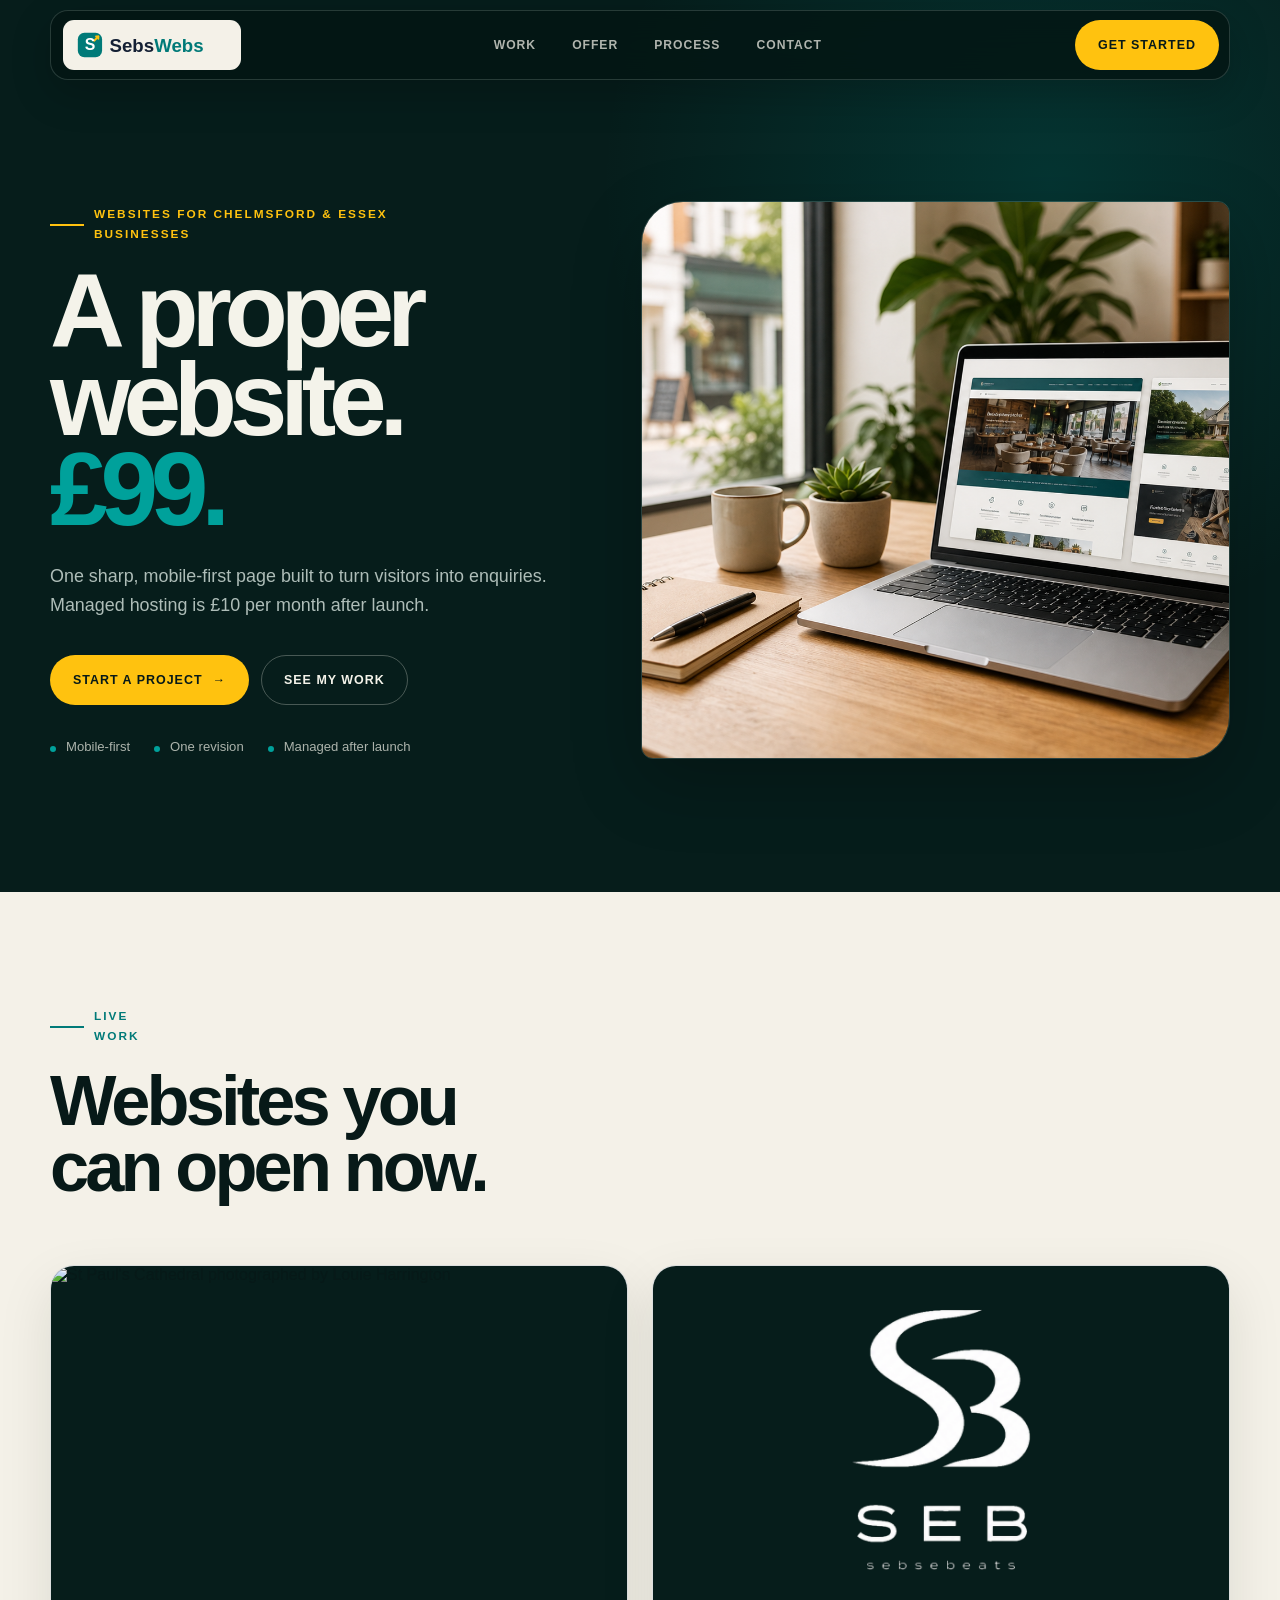
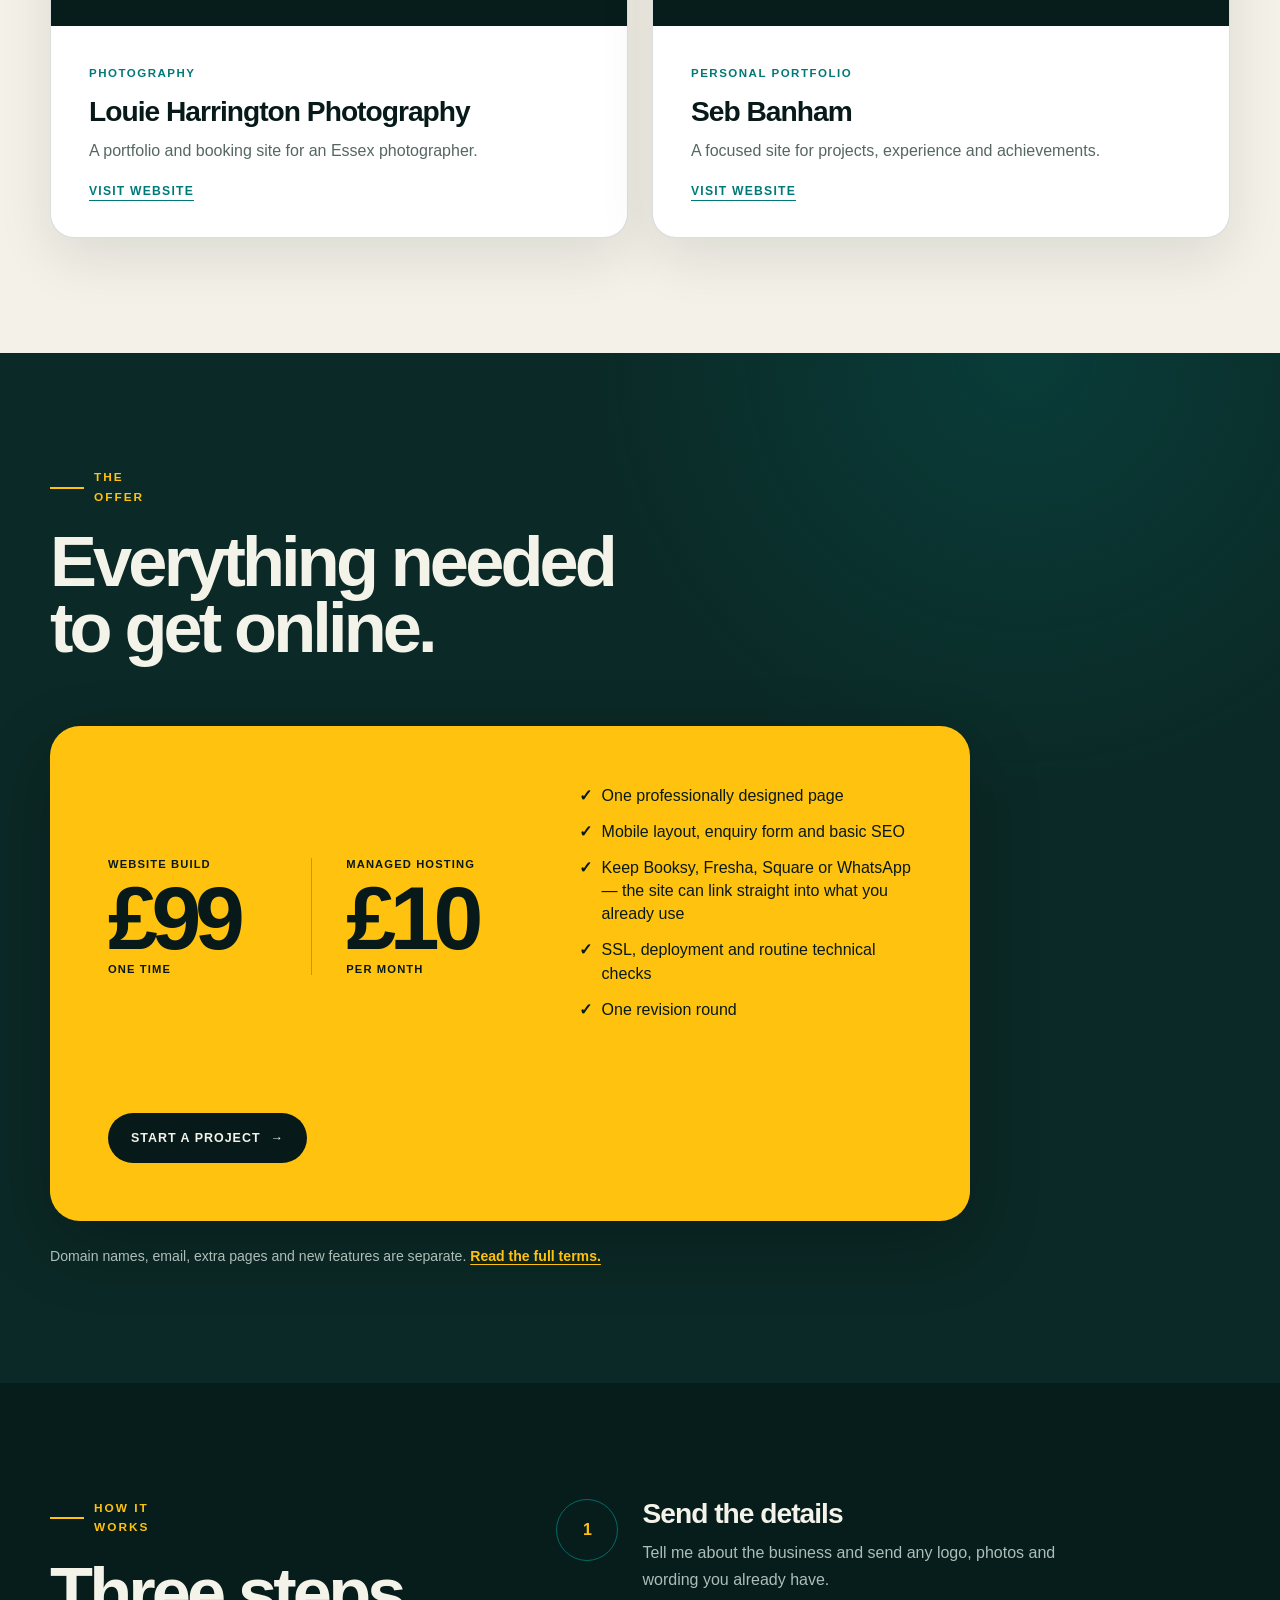
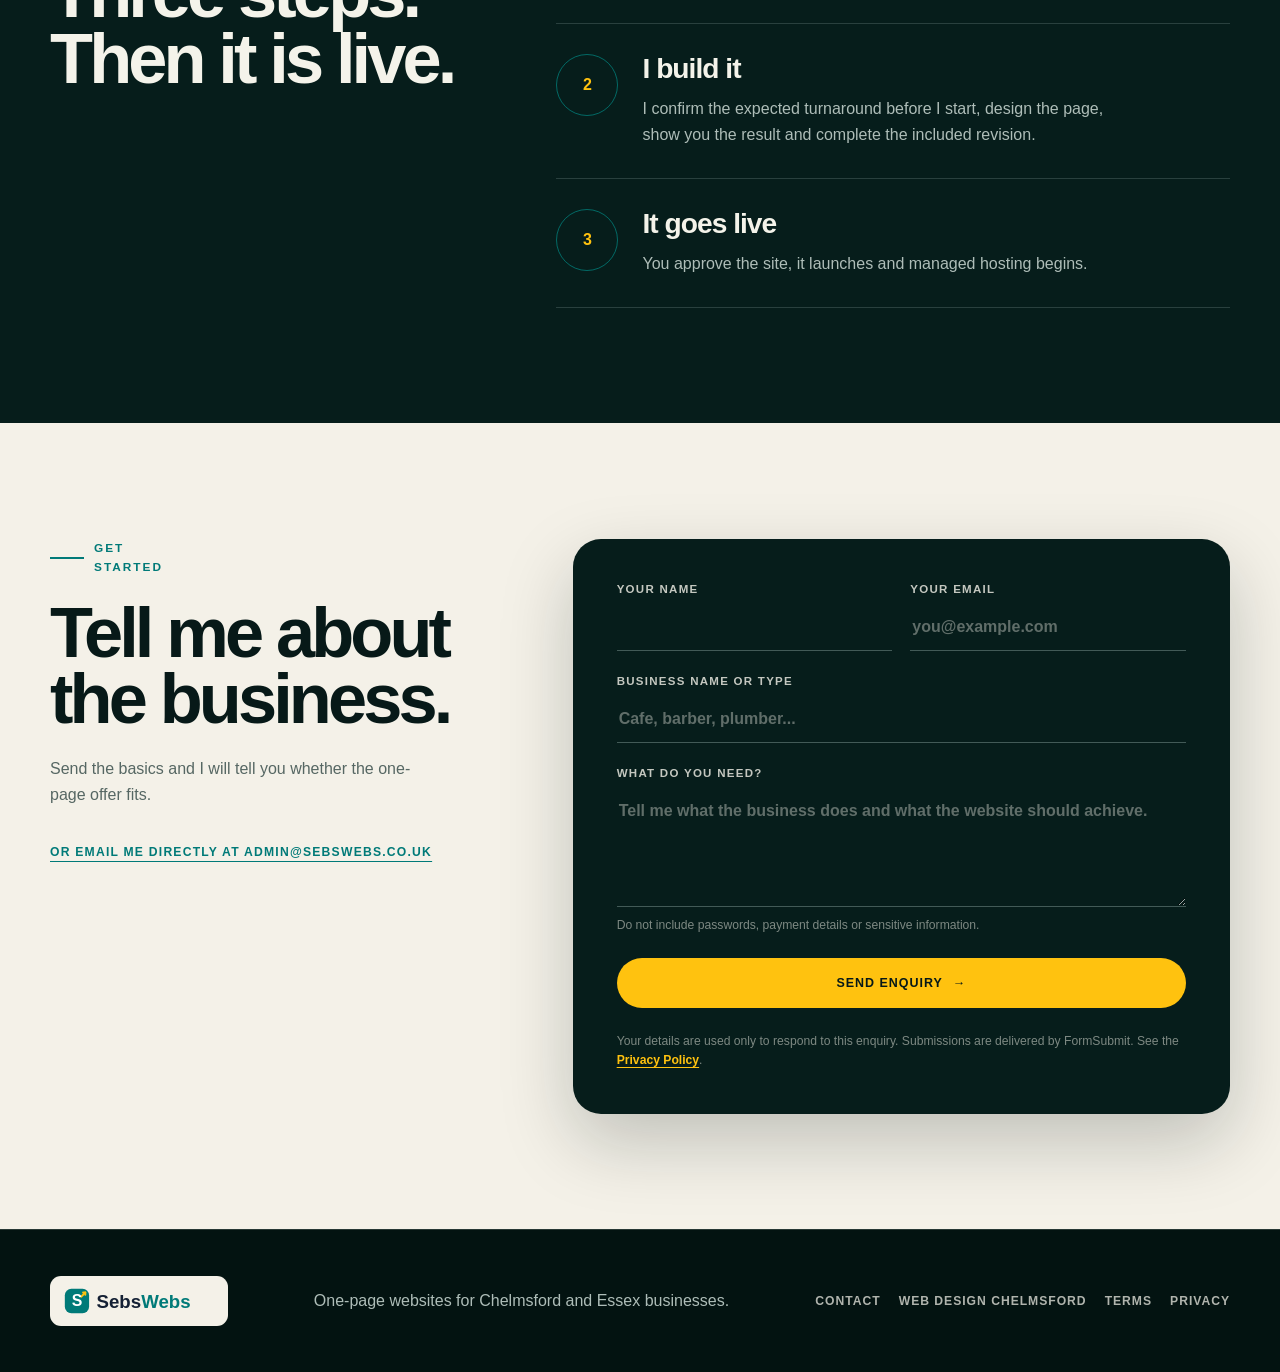
==== commit a1e54e51: "Improve local SEO, contact branding and offer clarity" ====
--- a/index.html
+++ b/index.html
@@ -3,19 +3,19 @@
 <head>
   <meta charset="UTF-8">
   <meta name="viewport" content="width=device-width, initial-scale=1.0">
-  <title>£99 One-Page Websites for Essex Businesses | SebsWebs</title>
-  <meta name="description" content="SebsWebs builds professional one-page websites for Essex businesses for £99, with managed hosting for £10 per month.">
+  <title>£99 Websites for Chelmsford & Essex Businesses | SebsWebs</title>
+  <meta name="description" content="SebsWebs builds professional one-page websites for Chelmsford and Essex businesses for £99, with managed hosting for £10 per month.">
   <link rel="canonical" href="https://sebswebs.co.uk/">
   <meta name="theme-color" content="#061d1b">
   <meta property="og:type" content="website">
   <meta property="og:site_name" content="SebsWebs">
-  <meta property="og:title" content="£99 One-Page Websites for Essex Businesses | SebsWebs">
-  <meta property="og:description" content="A professional one-page website for £99, managed for £10 per month.">
+  <meta property="og:title" content="£99 Websites for Chelmsford & Essex Businesses | SebsWebs">
+  <meta property="og:description" content="A professional one-page website for £99, managed for £10 per month, for businesses in Chelmsford and across Essex.">
   <meta property="og:url" content="https://sebswebs.co.uk/">
   <meta property="og:image" content="https://sebswebs.co.uk/assets/hero-workspace.png">
   <meta name="twitter:card" content="summary_large_image">
-  <meta name="twitter:title" content="£99 One-Page Websites for Essex Businesses | SebsWebs">
-  <meta name="twitter:description" content="A professional one-page website for £99, managed for £10 per month.">
+  <meta name="twitter:title" content="£99 Websites for Chelmsford & Essex Businesses | SebsWebs">
+  <meta name="twitter:description" content="A professional one-page website for £99, managed for £10 per month, for businesses in Chelmsford and across Essex.">
   <meta name="twitter:image" content="https://sebswebs.co.uk/assets/hero-workspace.png">
   <link rel="icon" href="/favicon.ico" sizes="any">
   <link rel="icon" href="/assets/favicon.svg" type="image/svg+xml">
@@ -32,15 +32,21 @@
           "url": "https://sebswebs.co.uk/",
           "logo": "https://sebswebs.co.uk/assets/logo.svg",
           "image": "https://sebswebs.co.uk/assets/hero-workspace.png",
-          "email": "sebybanham@gmail.com",
+          "email": "admin@sebswebs.co.uk",
           "founder": {
             "@type": "Person",
             "name": "Seb Banham"
           },
-          "areaServed": {
-            "@type": "AdministrativeArea",
-            "name": "Essex"
-          },
+          "areaServed": [
+            {
+              "@type": "City",
+              "name": "Chelmsford"
+            },
+            {
+              "@type": "AdministrativeArea",
+              "name": "Essex"
+            }
+          ],
           "serviceType": [
             "One-page small business website design",
             "Managed business website hosting"
@@ -85,7 +91,7 @@
   <main id="home">
     <section class="hero section-pad">
       <div class="hero-copy">
-        <p class="eyebrow">Websites for Essex businesses</p>
+        <p class="eyebrow">Websites for Chelmsford & Essex businesses</p>
         <h1>A proper website. <span>£99.</span></h1>
         <p class="hero-text">One sharp, mobile-first page built to turn visitors into enquiries. Managed hosting is £10 per month after launch.</p>
         <div class="hero-actions">
@@ -155,6 +161,7 @@
         <ul class="offer-list">
           <li>One professionally designed page</li>
           <li>Mobile layout, enquiry form and basic SEO</li>
+          <li>Keep Booksy, Fresha, Square or WhatsApp — the site can link straight into what you already use</li>
           <li>SSL, deployment and routine technical checks</li>
           <li>One revision round</li>
         </ul>
@@ -182,7 +189,7 @@
           <span>2</span>
           <div>
             <h3>I build it</h3>
-            <p>I design the page, show you the result and complete the included revision.</p>
+            <p>I confirm the expected turnaround before I start, design the page, show you the result and complete the included revision.</p>
           </div>
         </li>
         <li>
@@ -200,7 +207,7 @@
         <p class="eyebrow">Get started</p>
         <h2>Tell me about the business.</h2>
         <p>Send the basics and I will tell you whether the one-page offer fits.</p>
-        <a class="text-link direct-email" href="mailto:sebybanham@gmail.com?subject=SebsWebs%20%C2%A399%20website%20enquiry">Or email me directly</a>
+        <a class="text-link direct-email" href="mailto:admin@sebswebs.co.uk?subject=SebsWebs%20%C2%A399%20website%20enquiry">Or email me directly at admin@sebswebs.co.uk</a>
       </div>
 
       <form class="quote-form" action="https://formsubmit.co/sebybanham@gmail.com" method="POST" data-quote-form data-form-endpoint="https://formsubmit.co/ajax/sebybanham@gmail.com">
@@ -249,9 +256,10 @@
     <a class="brand" href="#home">
       <img src="assets/logo.svg" alt="SebsWebs">
     </a>
-    <p>One-page websites for Essex businesses.</p>
+    <p>One-page websites for Chelmsford and Essex businesses.</p>
     <div class="footer-links">
       <a href="#contact">Contact</a>
+      <a href="web-design-chelmsford.html">Web design Chelmsford</a>
       <a href="terms.html">Terms</a>
       <a href="privacy.html">Privacy</a>
     </div>
